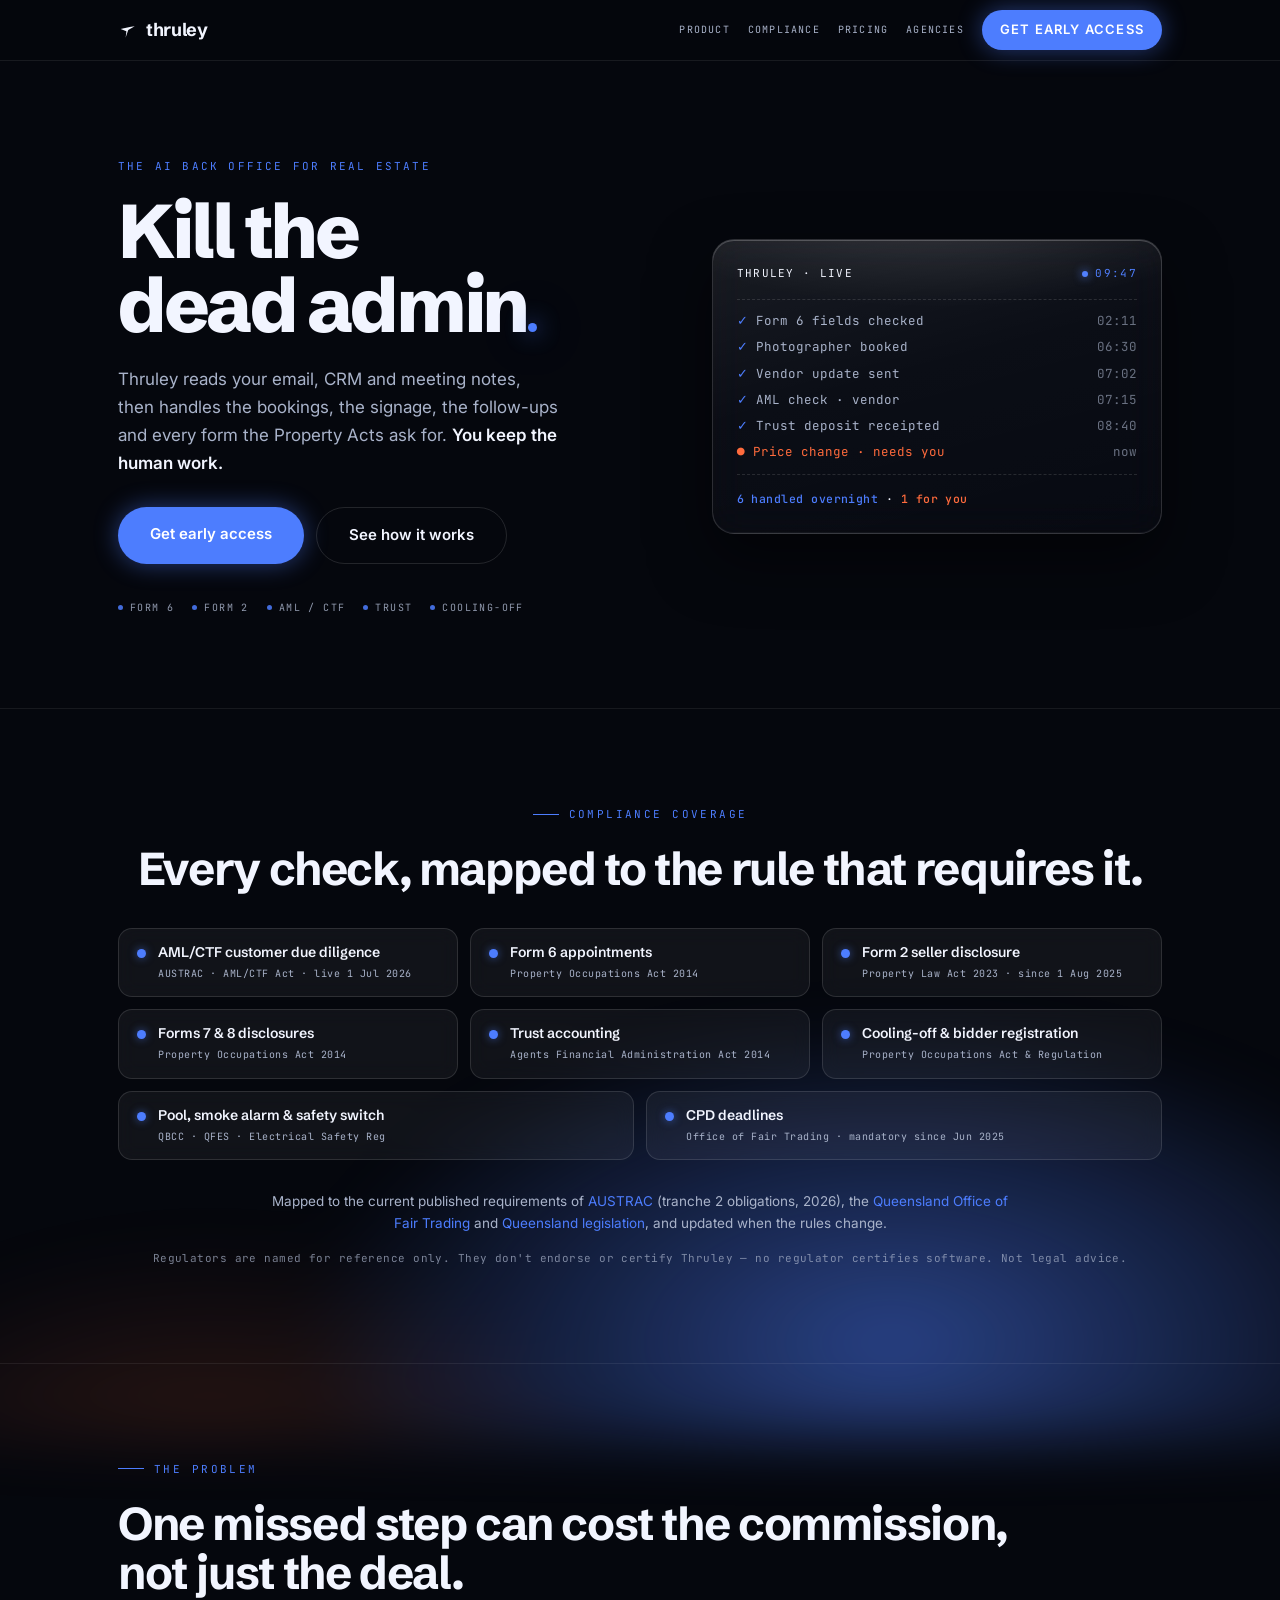
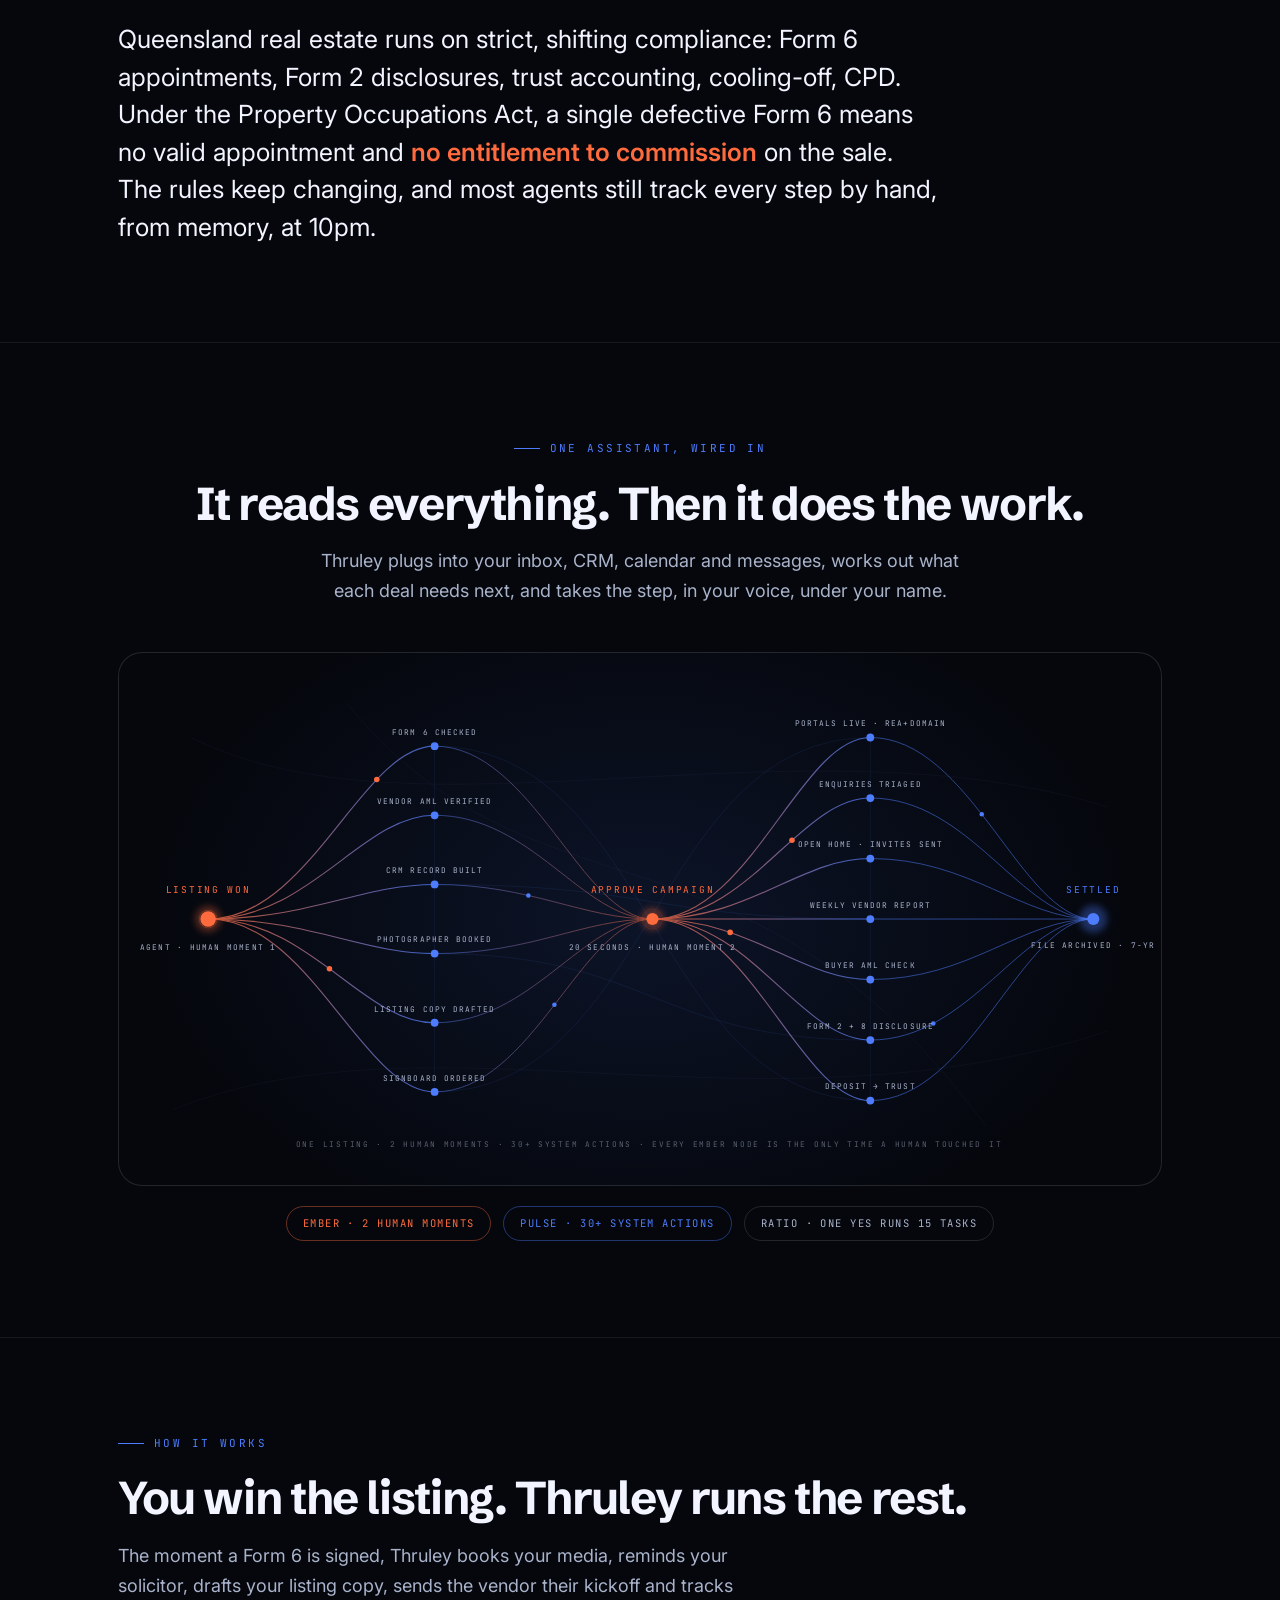
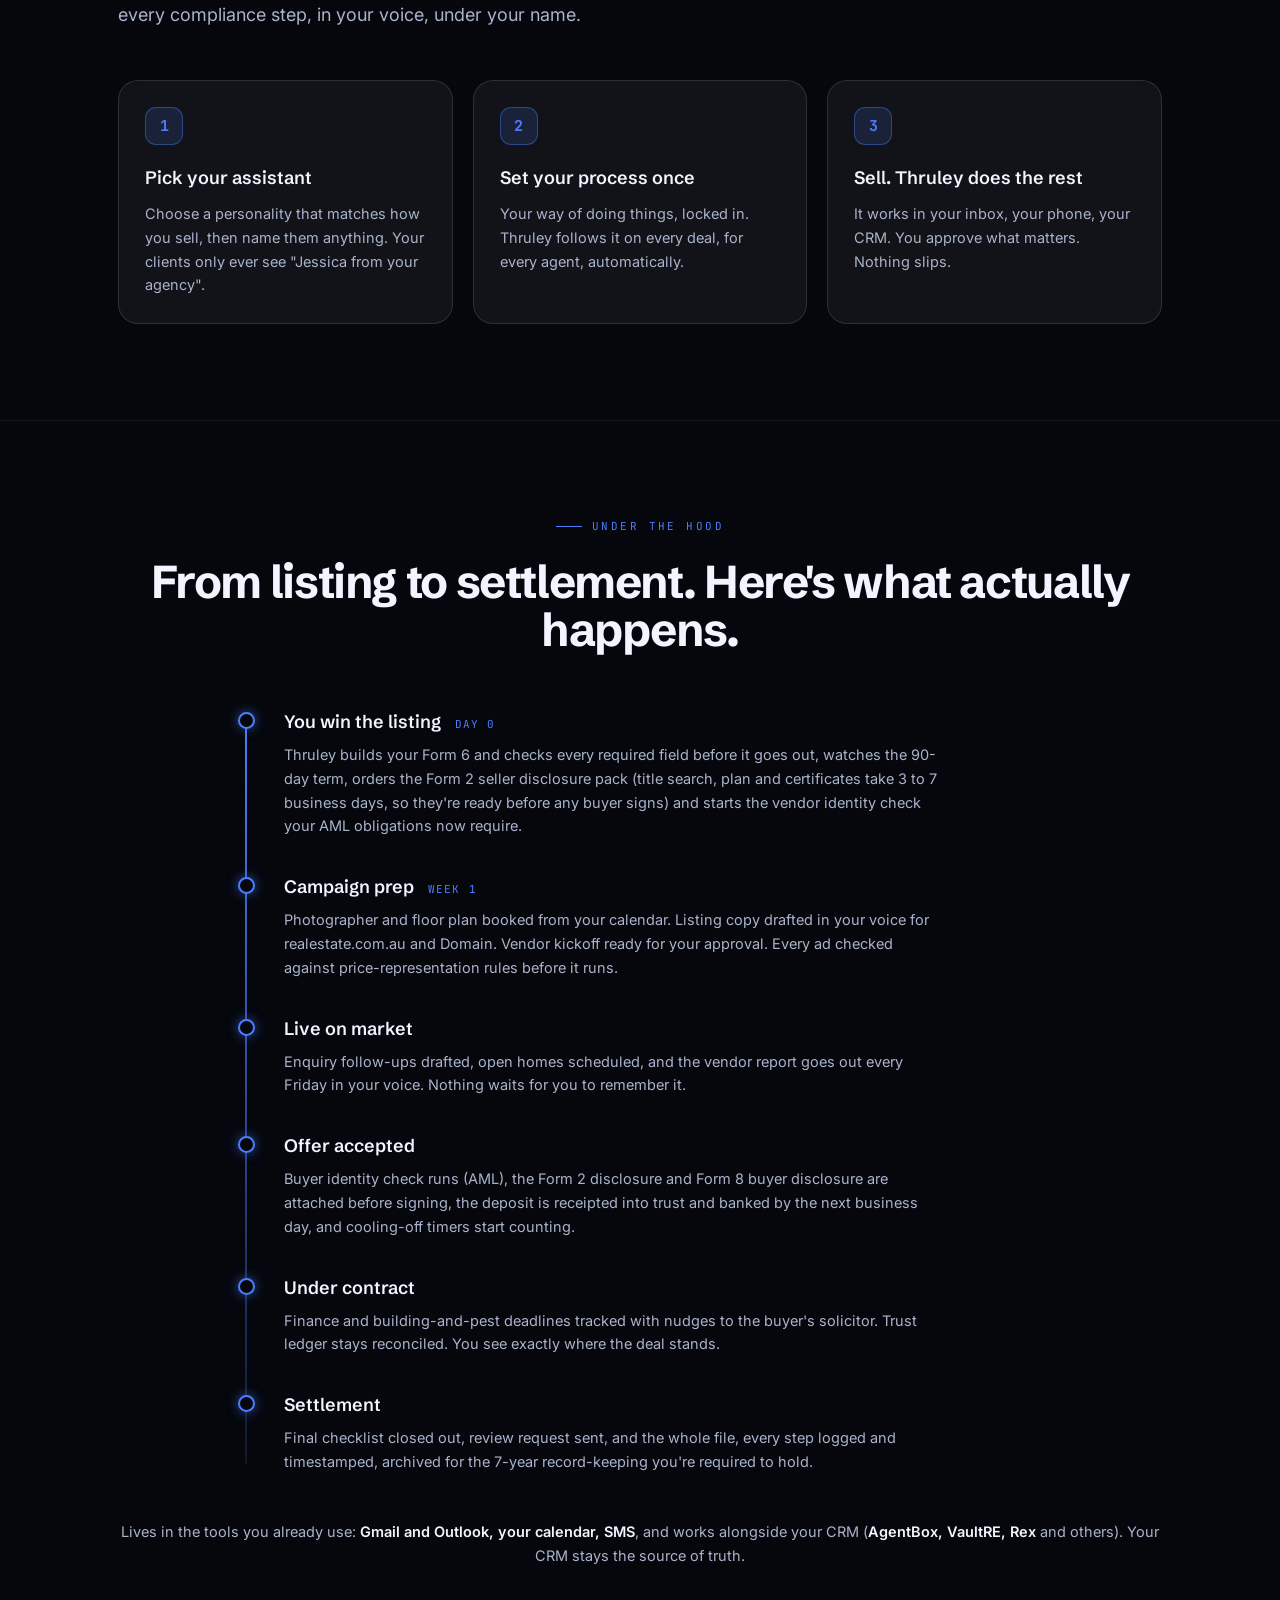
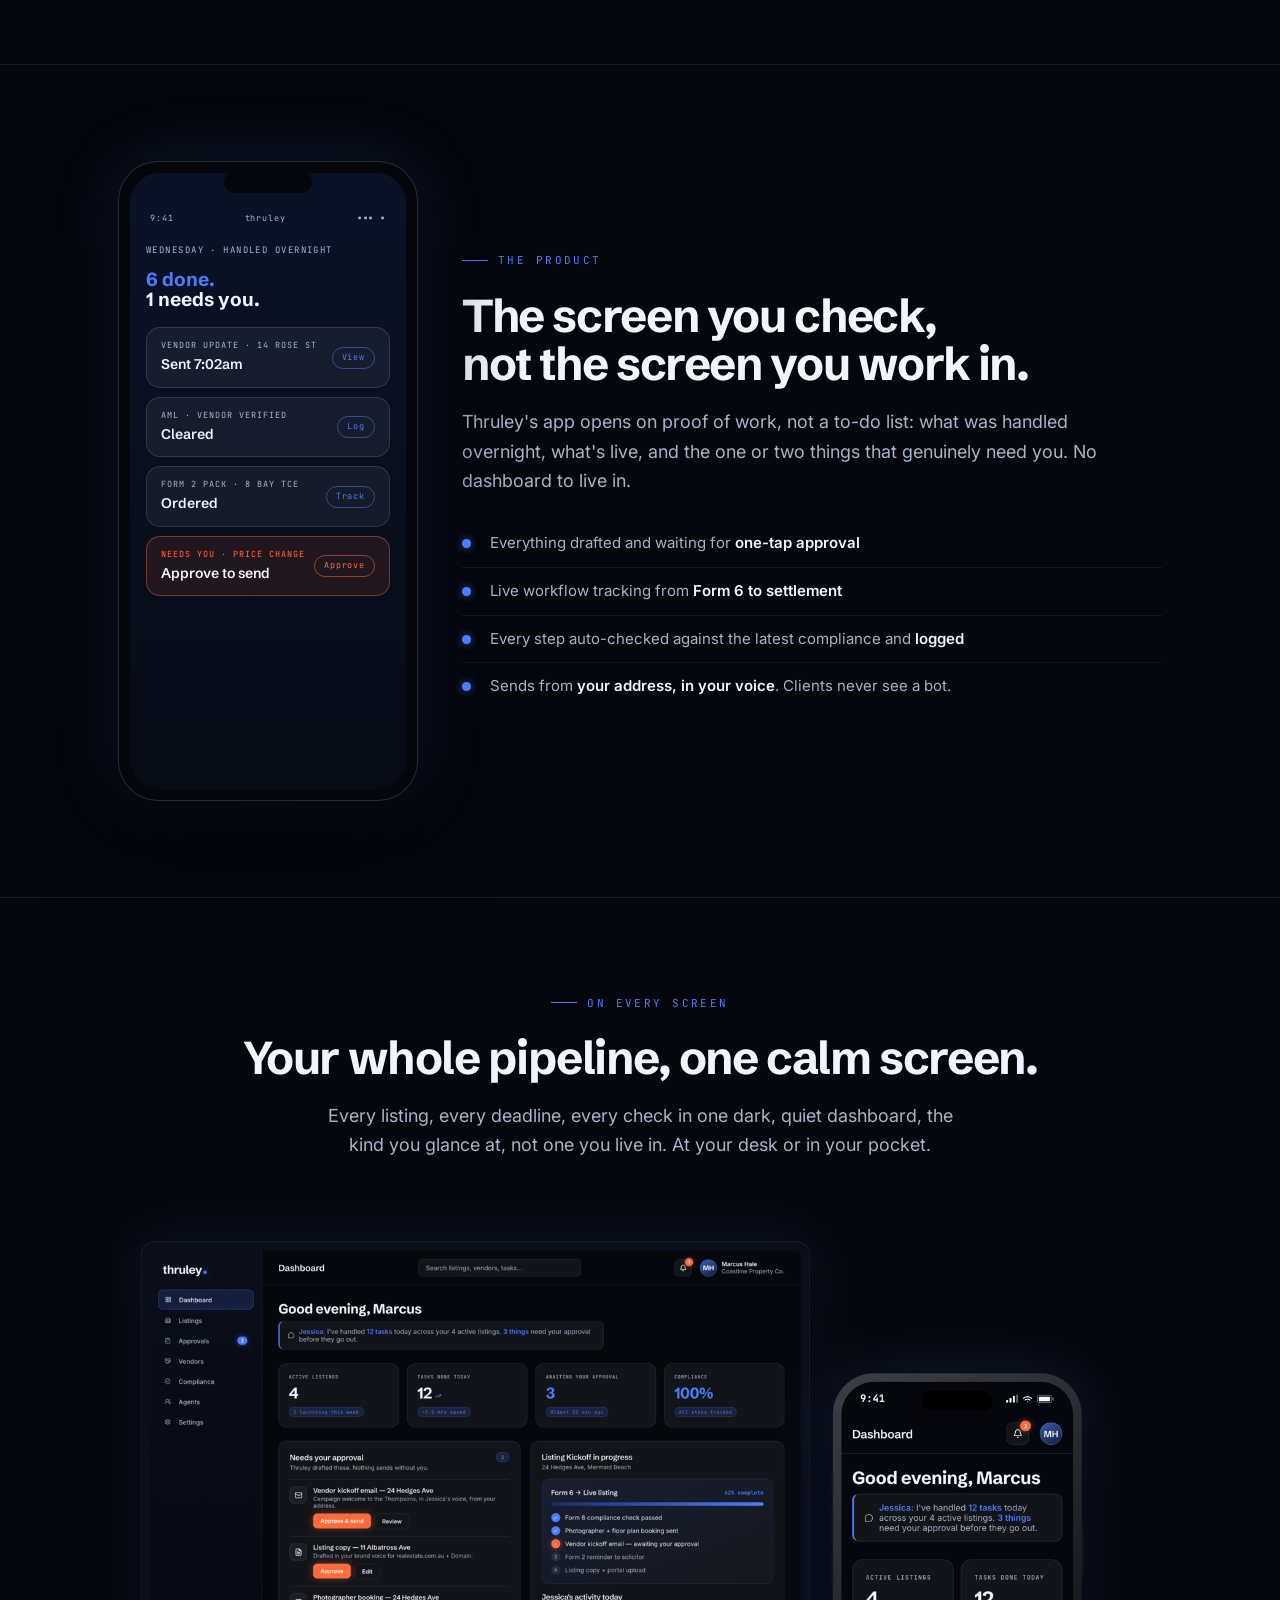
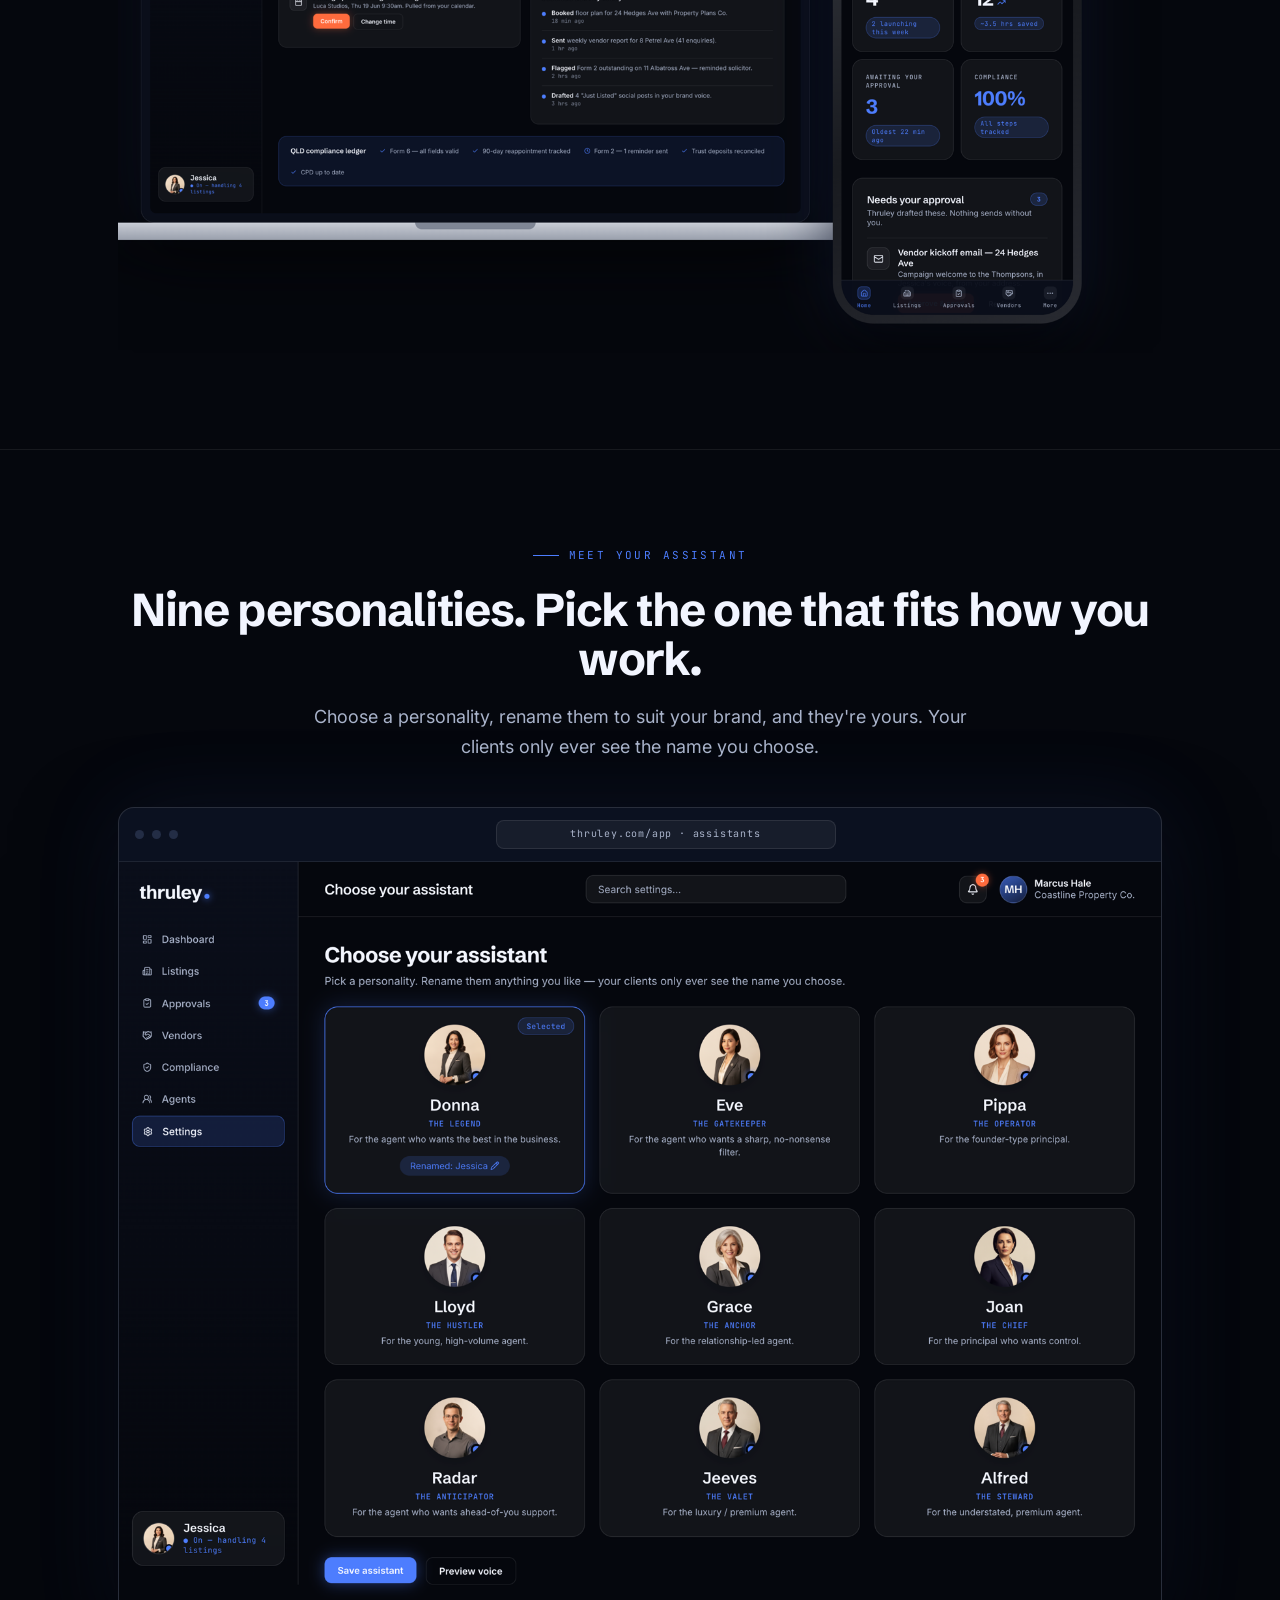
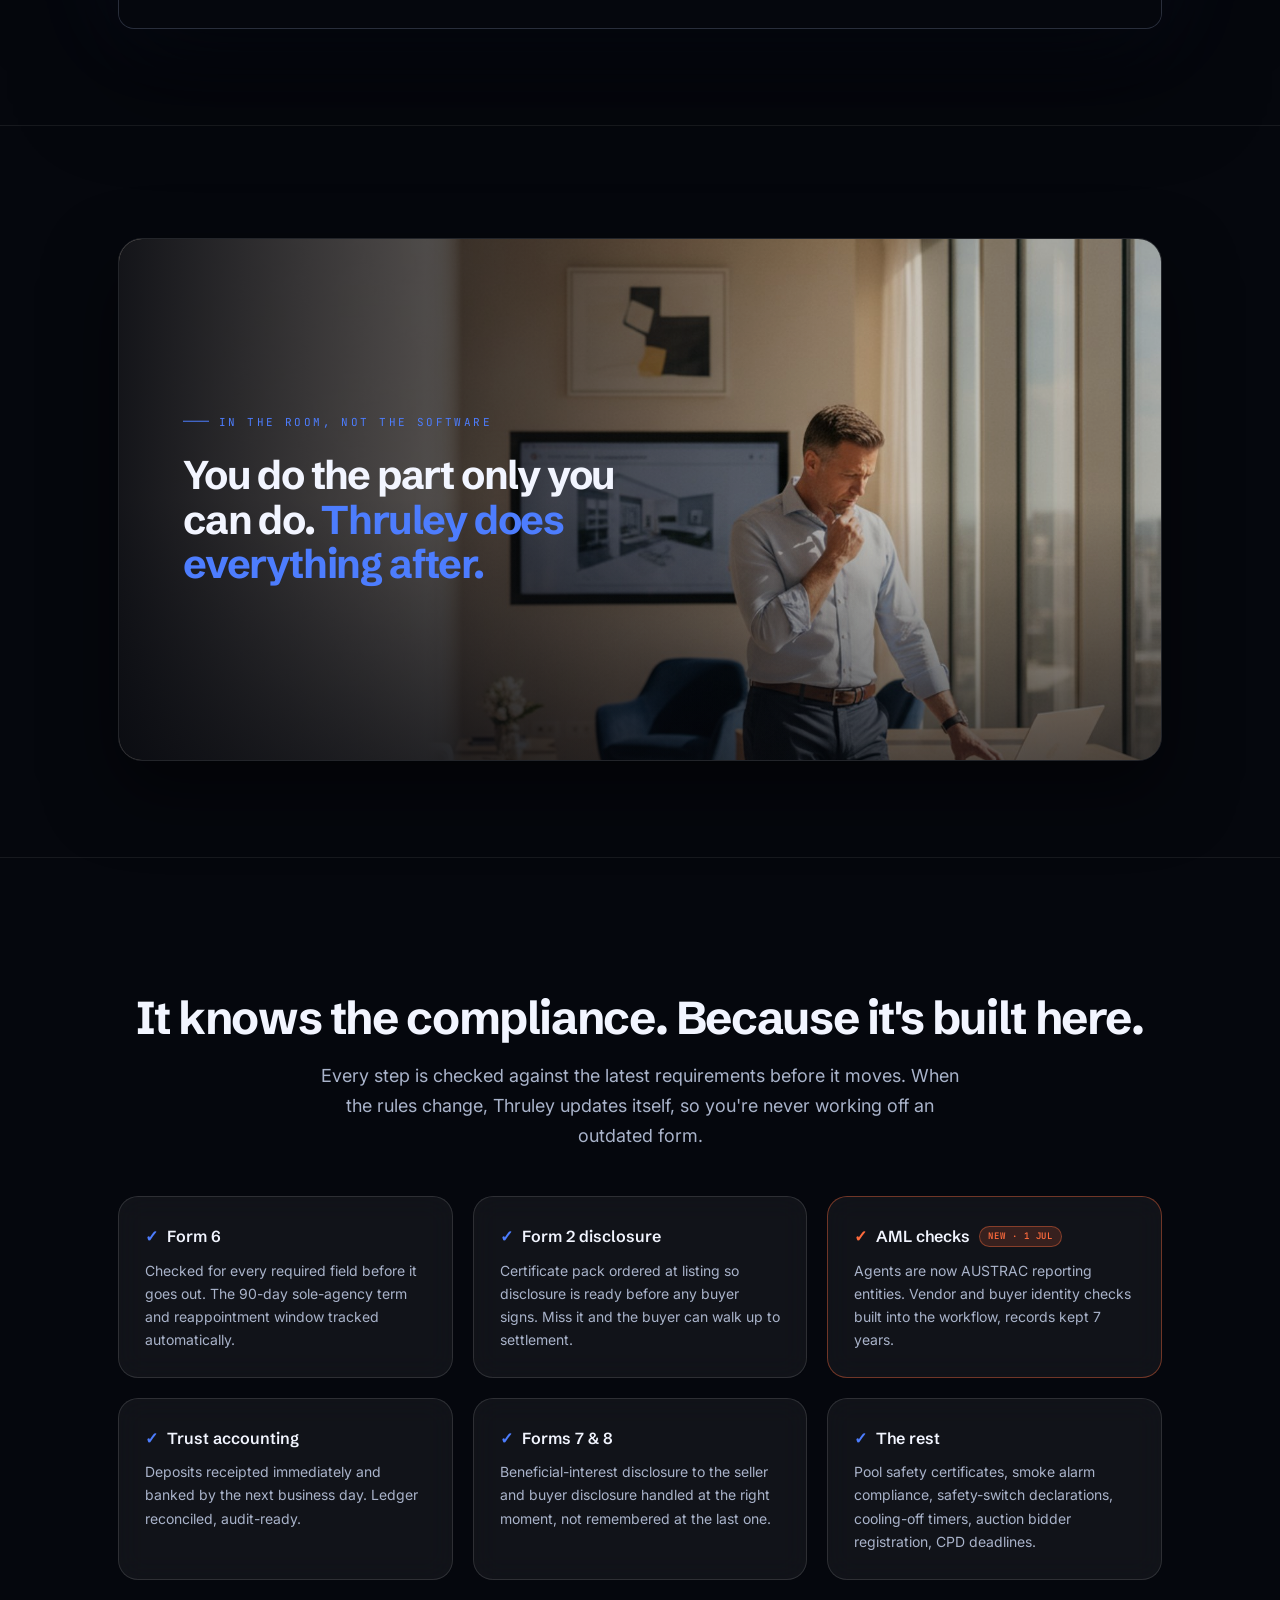
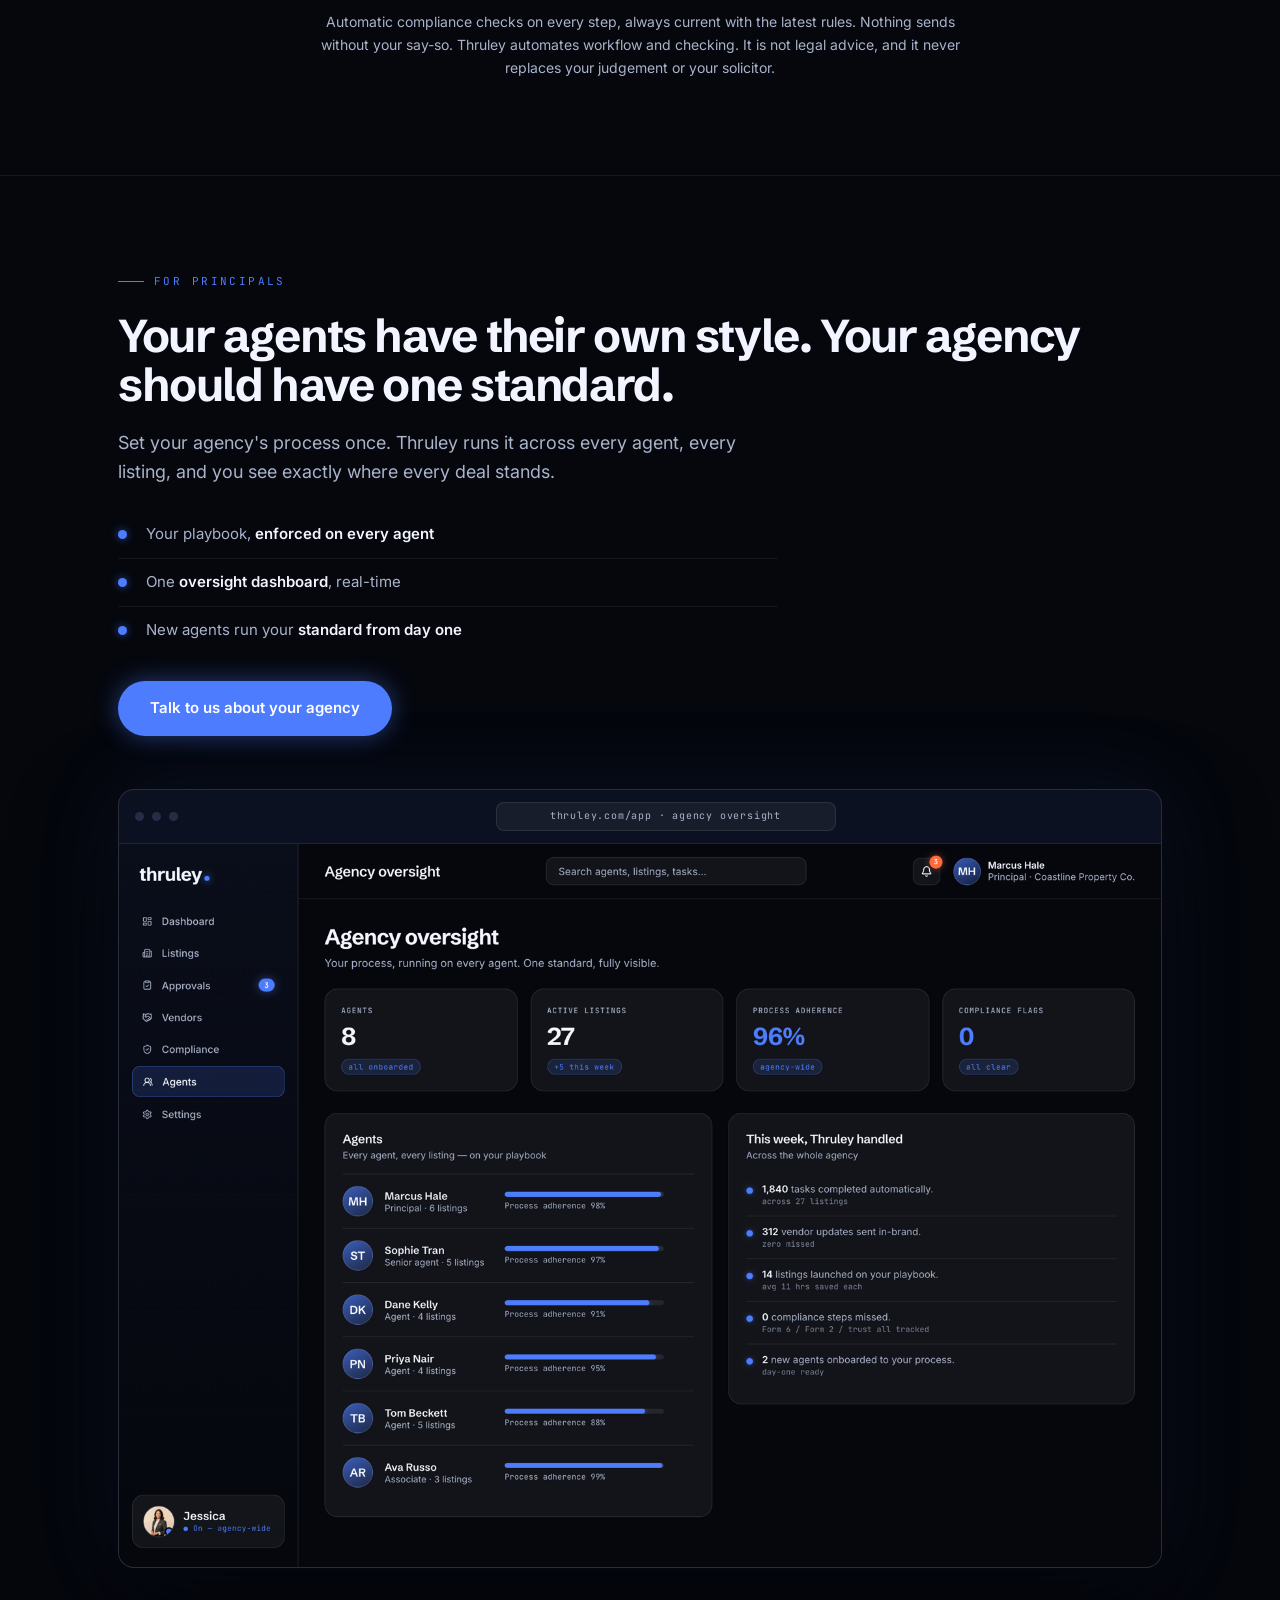
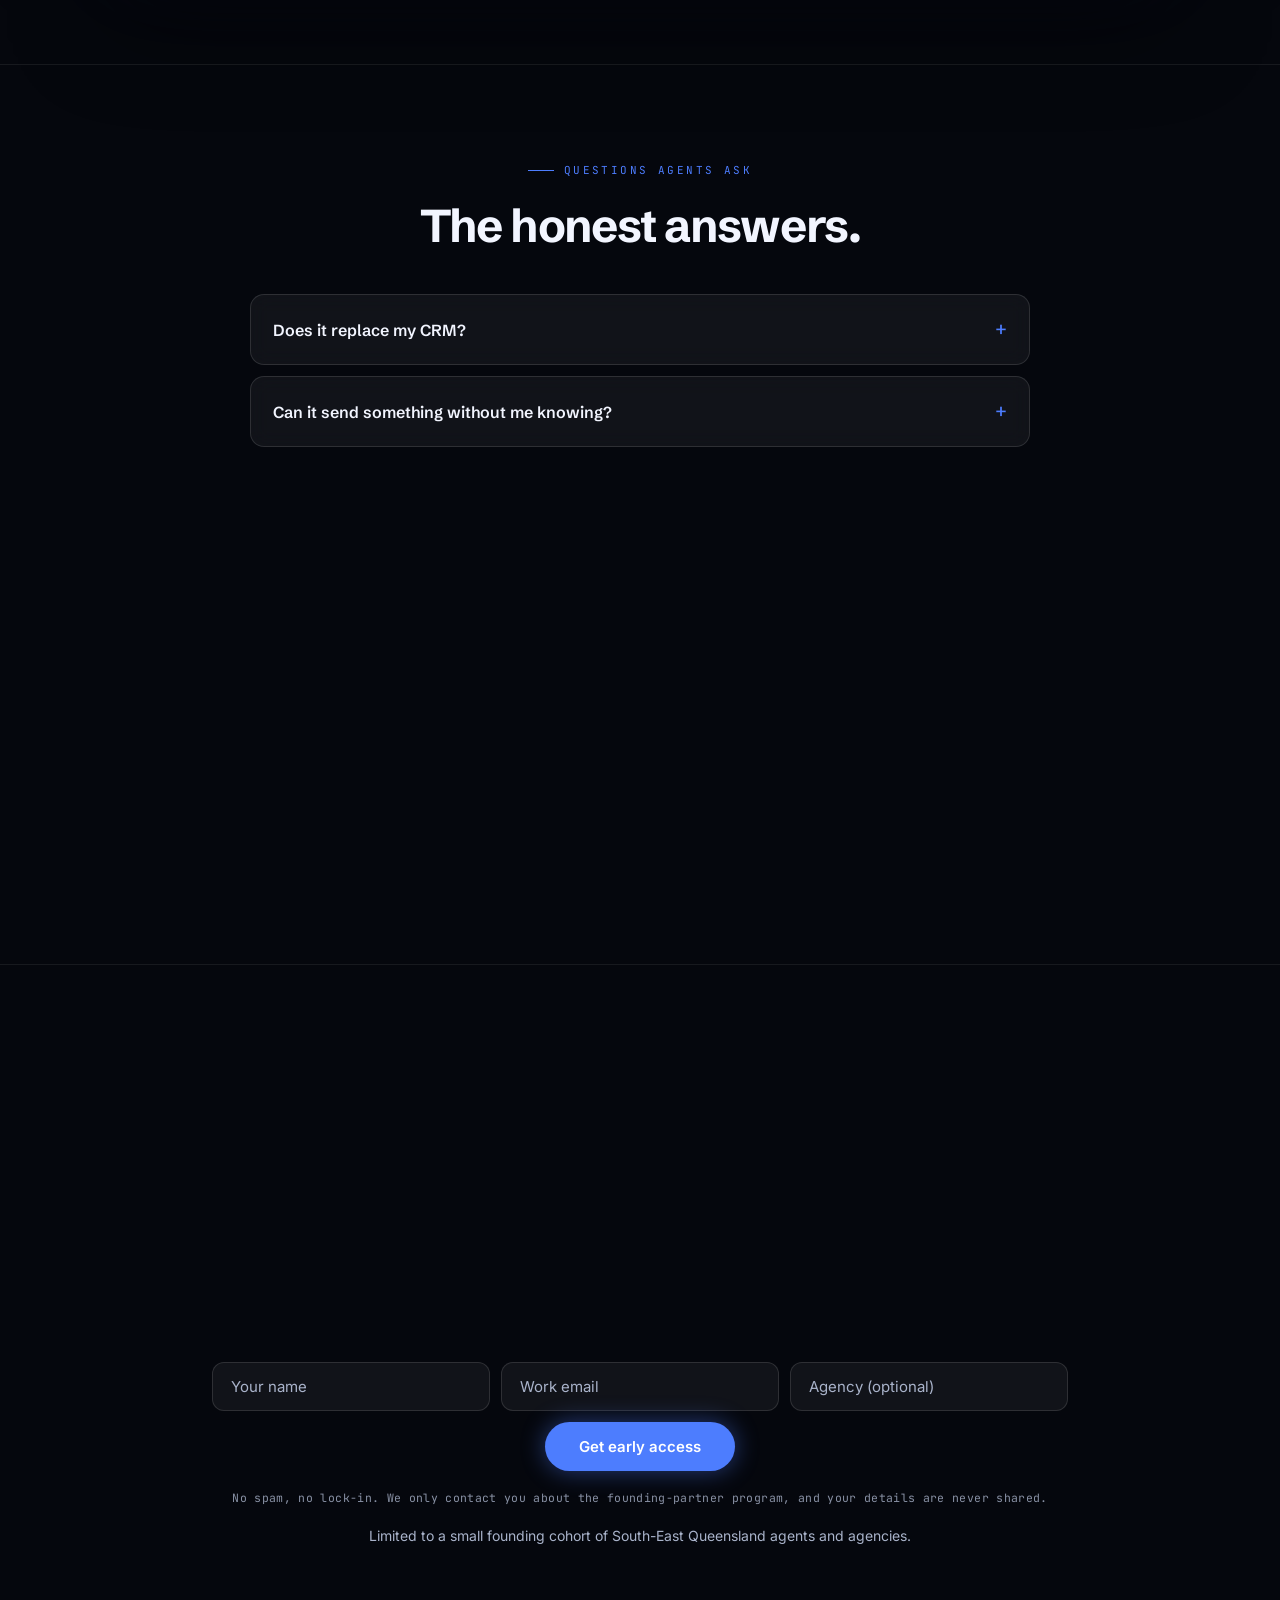
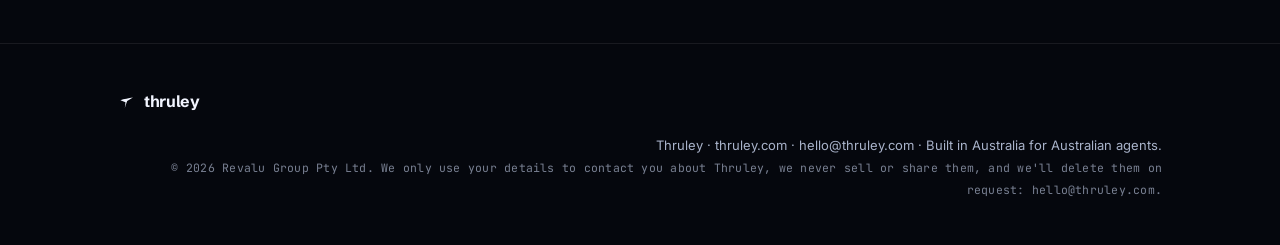
==== index.html @ fd3f447f "Landing: bring back the real MacBook + iPhone hero, reskinned to v3.0 Rebuilt the original device-du" ====
<!DOCTYPE html><html lang="en"><head>
<meta charset="utf-8"><meta name="viewport" content="width=device-width,initial-scale=1">
<title>Thruley | The AI back office for real estate</title>
<meta name="description" content="Thruley reads your email, CRM and meeting notes, then handles the bookings, follow-ups, vendor updates and every form the Property Acts ask for — Form 6, Form 2, AML, trust. You keep the human work. Built for Queensland compliance.">
<meta property="og:title" content="Thruley | Kill the dead admin.">
<meta property="og:description" content="The AI back office for real estate. It runs everything after the lead and every compliance step, built for QLD. Founding Partners now open.">
<meta property="og:type" content="website">
<meta property="og:url" content="https://thruley.com">
<meta property="og:image" content="https://thruley.com/assets/og-image.png">
<meta name="twitter:card" content="summary_large_image">
<meta name="twitter:image" content="https://thruley.com/assets/og-image.png">
<meta name="theme-color" content="#05070D">
<!-- dart on ink -->
<link rel="icon" href="data:image/svg+xml,%3Csvg xmlns='http://www.w3.org/2000/svg' viewBox='0 0 100 100'%3E%3Crect width='100' height='100' rx='22' fill='%2305070D'/%3E%3Cpath d='M14 42C36 36 62 31 88 27L54 47C49 61 44 74 40 88C42 76 43 65 44 54Z' fill='%234D7DFE'/%3E%3C/svg%3E">
<link rel="preconnect" href="https://fonts.googleapis.com">
<link rel="preconnect" href="https://fonts.gstatic.com" crossorigin>
<link href="https://fonts.googleapis.com/css2?family=Schibsted+Grotesk:wght@400;500;600;700;800;900&family=Inter:wght@400;500;600;700&family=JetBrains+Mono:wght@400;500;700&display=swap" rel="stylesheet">
<style>
/* ============ Thruley v3.0 — tokens & canonical recipes (from brand guidelines) ============ */
:root{
  --ink:#05070D; --slate:#0D1424; --slate2:#111A30;
  --pulse:#4D7DFE; --pulse-deep:#1B2C6B; --ember:#FF6B3D;
  --mist:#A9B3CA; --white:#F2F5FF; --paper:#F4F5F8; --paper-ink:#0B0F1A;
  --glass:rgba(255,255,255,0.05); --glass-line:rgba(255,255,255,0.12);
  --display:'Schibsted Grotesk',sans-serif; --body:'Inter',sans-serif; --mono:'JetBrains Mono',monospace;
  --s2:8px; --s3:12px; --s4:16px; --s5:24px; --s6:32px; --s7:48px; --s8:64px; --s9:96px;
}
*{margin:0;padding:0;box-sizing:border-box}
html{scroll-behavior:smooth}
body{background:var(--ink);color:var(--white);font-family:var(--body);font-size:16px;line-height:1.65;-webkit-font-smoothing:antialiased;overflow-x:hidden}
::selection{background:var(--pulse);color:#fff}
a{color:var(--pulse);text-decoration:none}
.wrap{max-width:1100px;margin:0 auto;padding:0 28px}
section{padding:var(--s9) 0;border-top:1px solid rgba(255,255,255,0.07);position:relative}
.eyebrow{font-family:var(--mono);font-size:11px;letter-spacing:.22em;text-transform:uppercase;color:var(--pulse);display:flex;align-items:center;gap:10px;margin-bottom:22px}
.eyebrow::before{content:"";width:26px;height:1px;background:var(--pulse)}
.eyebrow.ctr{justify-content:center}
h1,h2,h3{font-family:var(--display);letter-spacing:-0.02em}
h2{font-size:clamp(30px,4.5vw,46px);font-weight:700;line-height:1.06;margin-bottom:18px;letter-spacing:-0.03em}
h3{font-size:20px;font-weight:600}
p.lede{font-size:18px;color:var(--mist);max-width:660px}
p.note{font-size:14px;color:var(--mist);max-width:680px}
.mono{font-family:var(--mono)}
.ctr{text-align:center}.mx{margin-left:auto;margin-right:auto}
.grid2{display:grid;grid-template-columns:1fr 1fr;gap:20px}
.grid3{display:grid;grid-template-columns:repeat(3,1fr);gap:20px}
.grid4{display:grid;grid-template-columns:repeat(4,1fr);gap:16px}
.card{background:var(--glass);border:1px solid var(--glass-line);border-radius:20px;padding:26px;backdrop-filter:blur(14px)}
.card h4{font-family:var(--display);font-size:16px;font-weight:600;margin-bottom:8px}
.card p{font-size:14px;color:var(--mist)}
/* liquid glass tile — the canonical recipe */
.lg{position:relative;background:linear-gradient(165deg,rgba(255,255,255,0.09),rgba(255,255,255,0.03) 45%,rgba(255,255,255,0.015));border:1px solid rgba(255,255,255,0.14);border-radius:22px;backdrop-filter:blur(18px) saturate(140%);box-shadow:0 24px 60px rgba(0,0,0,0.5),inset 0 1px 0 rgba(255,255,255,0.22),inset 0 -1px 0 rgba(255,255,255,0.04)}
.lg::after{content:"";position:absolute;inset:0;border-radius:inherit;background:radial-gradient(120% 60% at 50% -10%,rgba(255,255,255,0.12),transparent 55%);pointer-events:none}
.lg.ember{border-color:rgba(255,107,61,.4)}
/* nav */
nav{position:sticky;top:0;z-index:50;background:rgba(5,7,13,0.82);backdrop-filter:blur(14px);border-bottom:1px solid rgba(255,255,255,0.08)}
nav .wrap{display:flex;align-items:center;justify-content:space-between;height:60px}
.brand{display:flex;align-items:center;gap:9px}
.brand svg{width:19px;height:19px;display:block}
.navmark{font-family:var(--display);font-weight:700;font-size:18px;letter-spacing:-0.02em;color:var(--white)}
.pd{display:inline-block;border-radius:50%;background:var(--pulse);box-shadow:0 0 10px var(--pulse)}
nav .links{display:flex;gap:18px;font-family:var(--mono);font-size:10px;letter-spacing:.12em;text-transform:uppercase;align-items:center}
nav .links a{color:var(--mist)}nav .links a:hover{color:var(--white)}
.btn{display:inline-block;font-family:var(--body);font-weight:600;font-size:13px;border-radius:100px;padding:11px 22px;cursor:pointer;border:0;transition:transform .15s ease,box-shadow .15s ease}
.btn.pri{background:var(--pulse);color:#fff;box-shadow:0 0 24px rgba(77,125,254,.45)}
.btn.pri:hover{transform:translateY(-1px);box-shadow:0 0 34px rgba(77,125,254,.6)}
.btn.ghost{border:1px solid var(--glass-line);color:var(--white);background:transparent}
.btn.ghost:hover{border-color:var(--pulse);color:var(--white)}
.btn.lg-cta{font-size:15px;padding:15px 32px}
.burger{display:none;background:none;border:0;flex-direction:column;gap:5px;cursor:pointer;padding:6px}
.burger span{display:block;width:22px;height:2px;background:var(--white);border-radius:2px}
.mobmenu{display:none}
/* hero cover */
.cover{padding:96px 0 92px;border-top:none;overflow:hidden}
.cover .glow{position:absolute;inset:auto -20% -60% -20%;height:135%;background:radial-gradient(ellipse 55% 45% at 64% 92%,rgba(77,125,254,0.5),transparent 60%),radial-gradient(ellipse 40% 35% at 26% 104%,rgba(255,107,61,0.18),transparent 60%);filter:blur(30px);pointer-events:none;z-index:0}
.cover .wrap{position:relative;z-index:1}
.herogrid{display:grid;grid-template-columns:1.22fr 1fr;gap:44px;align-items:center}
.herokicker{font-family:var(--mono);font-size:11px;letter-spacing:.2em;text-transform:uppercase;color:var(--pulse);margin-bottom:20px}
.heroh1{font-family:var(--display);font-weight:800;font-size:clamp(42px,6.6vw,76px);line-height:.97;letter-spacing:-0.045em}
.heroh1 .pd{width:.12em;height:.12em;margin-left:.02em;vertical-align:baseline;box-shadow:0 0 22px var(--pulse),0 0 46px rgba(77,125,254,.6);animation:breathe 2.6s ease-in-out infinite}
.herosub{color:var(--mist);font-size:17px;max-width:440px;margin-top:22px}
.herosub b{color:var(--white);font-weight:600}
.herocta{display:flex;gap:12px;margin-top:30px;flex-wrap:wrap}
.herostrip{display:flex;flex-wrap:wrap;gap:18px;margin-top:36px;font-family:var(--mono);font-size:10px;letter-spacing:.14em;color:var(--mist);opacity:.85}
.herostrip span{display:flex;align-items:center;gap:7px}
.herostrip i{width:5px;height:5px;border-radius:50%;background:var(--pulse);display:inline-block}
@keyframes breathe{0%,100%{opacity:.55;transform:scale(.85)}50%{opacity:1;transform:scale(1)}}
/* receipt */
.receipt{font-family:var(--mono);font-size:12.5px;line-height:2.1;color:var(--mist);position:relative;padding:22px 24px}
.receipt .rhead{display:flex;justify-content:space-between;align-items:center;color:var(--white);font-size:11px;letter-spacing:.12em;text-transform:uppercase;padding-bottom:14px;margin-bottom:8px;border-bottom:1px dashed var(--glass-line)}
.receipt .rhead .live{display:flex;align-items:center;gap:7px;color:var(--pulse)}
.receipt .rhead .live .pd{width:6px;height:6px;animation:breathe 2.2s ease-in-out infinite}
.receipt .rrow{display:flex;justify-content:space-between;gap:14px}
.receipt .rrow .t{white-space:nowrap;opacity:.6}
.receipt .ok::before{content:"✓ ";color:var(--pulse)}
.receipt .warn{color:var(--ember)}.receipt .warn::before{content:"● ";color:var(--ember)}
.receipt .rfoot{margin-top:8px;padding-top:12px;border-top:1px dashed var(--glass-line);color:var(--white);font-size:11.5px;letter-spacing:.04em}
.receipt .rfoot b{color:var(--pulse);font-weight:500}.receipt .rfoot b.e{color:var(--ember)}
/* coverage chips */
.chips{display:flex;flex-wrap:wrap;gap:12px;margin-top:6px}
.chip{background:var(--glass);border:1px solid var(--glass-line);border-radius:14px;padding:14px 18px;display:flex;align-items:flex-start;gap:12px;flex:1 1 300px;min-width:270px;backdrop-filter:blur(10px)}
.chip .cdot{width:9px;height:9px;border-radius:50%;background:var(--pulse);flex:none;margin-top:6px;box-shadow:0 0 8px rgba(77,125,254,.6)}
.chip b{font-family:var(--display);display:block;font-size:14px;font-weight:600;color:var(--white);line-height:1.35}
.chip small{display:block;font-family:var(--mono);font-size:10px;letter-spacing:.05em;color:var(--mist);margin-top:4px}
.covsrc{font-size:13.5px;color:var(--mist);max-width:760px;margin:30px auto 0;line-height:1.65;text-align:center}
.covnote{font-family:var(--mono);font-size:11px;letter-spacing:.04em;color:var(--mist);opacity:.7;margin-top:14px;text-align:center}
/* problem */
.big{font-size:clamp(20px,2.4vw,25px);font-weight:400;max-width:820px;line-height:1.5;color:var(--white)}
.big b{color:var(--ember);font-weight:600}
/* steps */
.step .n{width:38px;height:38px;border-radius:11px;background:rgba(77,125,254,.14);border:1px solid rgba(77,125,254,.4);color:var(--pulse);font-family:var(--mono);font-weight:700;display:flex;align-items:center;justify-content:center;margin-bottom:18px;font-size:15px}
.step h4{font-family:var(--display);font-size:18px;font-weight:600;margin-bottom:9px;color:var(--white)}
.step p{font-size:14.5px;color:var(--mist)}
/* timeline */
.tl{max-width:820px;margin:52px auto 0;position:relative}
.tl:before{content:"";position:absolute;left:15px;top:10px;bottom:10px;width:2px;background:linear-gradient(var(--pulse),rgba(77,125,254,.15));border-radius:2px}
.tstep{position:relative;padding:0 0 34px 54px}
.tstep:last-child{padding-bottom:0}
.tstep .td{position:absolute;left:8px;top:5px;width:17px;height:17px;border-radius:50%;background:var(--ink);border:2px solid var(--pulse);box-shadow:0 0 12px rgba(77,125,254,.6)}
.tstep h4{font-family:var(--display);font-size:18px;font-weight:600;color:var(--white);margin-bottom:6px}
.tstep h4 small{font-family:var(--mono);font-weight:400;color:var(--pulse);font-size:11px;letter-spacing:.1em;margin-left:10px;text-transform:uppercase}
.tstep p{font-size:14.5px;color:var(--mist);max-width:660px}
.integ{margin-top:46px;text-align:center;font-size:14.5px;color:var(--mist)}
.integ b{color:var(--white);font-weight:600}
/* product / status surface */
.prodgrid{display:grid;grid-template-columns:300px 1fr;gap:44px;align-items:center}
.prodgrid.rev{grid-template-columns:1fr 300px}
.phone{width:300px;aspect-ratio:9/19.2;border-radius:40px;background:#04060C;border:1px solid rgba(255,255,255,.15);box-shadow:0 40px 90px rgba(0,0,0,.65),0 0 70px rgba(77,125,254,.16);padding:11px;margin:0 auto;position:relative}
.phone .screen{height:100%;border-radius:30px;overflow:hidden;background:linear-gradient(180deg,#0A1226,#070B16);display:flex;flex-direction:column;position:relative;padding:0}
.phone .glow{position:absolute;inset:auto -20% -30% -20%;height:60%;background:radial-gradient(ellipse 60% 60% at 50% 100%,rgba(77,125,254,.4),transparent 65%);filter:blur(20px);z-index:0}
.notch{position:absolute;top:9px;left:50%;transform:translateX(-50%);width:88px;height:22px;border-radius:12px;background:#04060C;z-index:5}
.appbar{display:flex;justify-content:space-between;align-items:center;padding:38px 20px 0;font-family:var(--mono);font-size:8.5px;letter-spacing:.1em;color:var(--mist);position:relative;z-index:1}
.appwrap{position:relative;z-index:1;padding:18px 16px;display:flex;flex-direction:column;gap:9px;overflow:hidden}
.appgreet{font-family:var(--mono);font-size:9px;letter-spacing:.16em;text-transform:uppercase;color:var(--mist);margin-bottom:2px}
.appstat{font-family:var(--display);font-size:19px;font-weight:700;color:var(--white);line-height:1.1;margin-bottom:8px}
.appstat b{color:var(--pulse)}
.tile{border-radius:14px;padding:12px 14px;font-size:11px;line-height:1.4}
.tile.g{background:rgba(255,255,255,.055);border:1px solid var(--glass-line)}
.tile.e{background:rgba(255,107,61,.1);border:1px solid rgba(255,107,61,.4)}
.tile .tl2{display:flex;justify-content:space-between;align-items:center}
.tile .lab{font-family:var(--mono);font-size:8.5px;letter-spacing:.12em;text-transform:uppercase;color:var(--mist)}
.tile .val{font-family:var(--display);font-size:14px;font-weight:600;color:var(--white);margin-top:3px}
.tile.e .lab{color:var(--ember)}
.tile .act{font-family:var(--mono);font-size:8.5px;letter-spacing:.1em;color:var(--pulse);border:1px solid rgba(77,125,254,.5);border-radius:20px;padding:4px 9px}
.tile.e .act{color:var(--ember);border-color:rgba(255,107,61,.5)}
.prodlist{list-style:none;margin-top:24px}
.prodlist li{padding:11px 0 11px 28px;position:relative;font-size:15px;color:var(--mist);border-bottom:1px solid rgba(255,255,255,.06)}
.prodlist li:last-child{border-bottom:0}
.prodlist li:before{content:"";position:absolute;left:0;top:19px;width:9px;height:9px;border-radius:50%;background:var(--pulse);box-shadow:0 0 8px rgba(77,125,254,.6)}
.prodlist li b{color:var(--white);font-weight:600}
/* personas */
.pgrid{display:grid;grid-template-columns:repeat(3,1fr);gap:14px;margin-top:44px}
.pcard{padding:20px}
.pcard .av{width:38px;height:38px;border-radius:12px;background:linear-gradient(150deg,rgba(77,125,254,.5),rgba(77,125,254,.1));border:1px solid rgba(255,255,255,.14);display:flex;align-items:center;justify-content:center;font-family:var(--display);font-weight:700;font-size:16px;color:var(--white);margin-bottom:12px}
.pcard h4{font-family:var(--display);font-size:15px;font-weight:600;color:var(--white)}
.pcard small{font-family:var(--mono);font-size:9.5px;letter-spacing:.06em;color:var(--mist);display:block;margin-top:3px}
/* moat cards */
.mcard h4{display:flex;align-items:center;gap:9px;font-family:var(--display);font-size:16px;font-weight:600;color:var(--white);margin-bottom:9px}
.mcard h4 .tk{color:var(--pulse)}
.mcard.ember h4 .tk{color:var(--ember)}
.mcard .tag{font-family:var(--mono);font-size:9px;letter-spacing:.1em;text-transform:uppercase;background:rgba(255,107,61,.16);color:var(--ember);border:1px solid rgba(255,107,61,.4);padding:2px 8px;border-radius:20px}
/* faq */
.faq{max-width:780px;margin:44px auto 0}
.faq details{background:var(--glass);border:1px solid var(--glass-line);border-radius:14px;padding:18px 22px;margin-bottom:11px;backdrop-filter:blur(10px)}
.faq summary{font-family:var(--display);font-size:16px;font-weight:600;cursor:pointer;color:var(--white);list-style:none;display:flex;justify-content:space-between;align-items:center}
.faq summary::-webkit-details-marker{display:none}
.faq summary::after{content:"+";font-family:var(--mono);color:var(--pulse);font-size:20px;font-weight:400}
.faq details[open] summary::after{content:"–"}
.faq p{font-size:14.5px;color:var(--mist);margin-top:12px;line-height:1.6}
/* final */
.final{overflow:hidden}
.final .glow{position:absolute;inset:auto -20% -70% -20%;height:130%;background:radial-gradient(ellipse 50% 45% at 50% 100%,rgba(77,125,254,0.4),transparent 62%);filter:blur(34px);pointer-events:none;z-index:0}
.final .wrap{position:relative;z-index:1;text-align:center}
.final h2{font-size:clamp(34px,5vw,52px)}
.price{font-family:var(--mono);font-size:14px;letter-spacing:.03em;color:var(--pulse);margin:22px auto 30px;max-width:600px}
.interest{display:flex;gap:11px;justify-content:center;flex-wrap:wrap;margin-top:6px}
.interest input{font-family:var(--body);font-size:15px;padding:14px 18px;border-radius:12px;border:1px solid var(--glass-line);background:rgba(255,255,255,.05);color:var(--white);min-width:200px}
.interest input::placeholder{color:var(--mist)}
.interest input:focus{outline:none;border-color:var(--pulse);box-shadow:0 0 0 3px rgba(77,125,254,.2)}
.assure{font-family:var(--mono);font-size:11.5px;letter-spacing:.03em;color:var(--mist);margin-top:18px;opacity:.8}
.scarce{font-size:14px;color:var(--mist);margin-top:16px}
/* footer */
footer{padding:44px 0;border-top:1px solid rgba(255,255,255,.08)}
.foot-in{display:flex;justify-content:space-between;align-items:flex-start;gap:20px;flex-wrap:wrap;font-size:13px;color:var(--mist)}
.foot-in .fr{text-align:right;line-height:1.7}
.foot-in .fr .fine{font-size:11.5px;opacity:.7;font-family:var(--mono);letter-spacing:.02em}
@media(max-width:900px){
  nav .links{display:none}
  .burger{display:flex}
  body.menu-open .mobmenu{display:block;background:rgba(5,7,13,.97);border-bottom:1px solid var(--glass-line)}
  .mobmenu a{display:block;padding:15px 28px;color:var(--white);font-family:var(--mono);font-size:12px;letter-spacing:.1em;text-transform:uppercase;border-top:1px solid rgba(255,255,255,.06)}
  .herogrid,.prodgrid,.prodgrid.rev{grid-template-columns:1fr;gap:34px}
  .prodgrid .phone{order:2}
  .grid2,.grid3,.pgrid{grid-template-columns:1fr}
  .pgrid{grid-template-columns:1fr 1fr}
  section{padding:var(--s8) 0}
  .foot-in .fr{text-align:left}
}
@media(max-width:560px){.pgrid{grid-template-columns:1fr}.chip{min-width:100%}}

/* ============ v3.0 interaction + motion layer ============ */
/* buttons: hover glow + lift + sheen sweep; idle attention-pulse on the two conversion CTAs */
.btn{position:relative;overflow:hidden;transition:transform .2s cubic-bezier(.2,.7,.2,1),box-shadow .25s ease,background .2s ease,border-color .2s ease}
.btn::after{content:"";position:absolute;top:0;left:-140%;width:55%;height:100%;background:linear-gradient(100deg,transparent,rgba(255,255,255,.30),transparent);transform:skewX(-18deg);pointer-events:none}
.btn:hover::after{animation:sheen .75s ease}
@keyframes sheen{from{left:-140%}to{left:160%}}
.btn.pri:hover{transform:translateY(-2px) scale(1.015);box-shadow:0 10px 46px rgba(77,125,254,.72)}
.btn.ghost:hover{transform:translateY(-2px);border-color:var(--pulse);background:rgba(77,125,254,.10);box-shadow:0 6px 30px rgba(77,125,254,.22)}
.herocta .btn.pri,.final .interest .btn.pri{animation:ctaBreath 3.4s ease-in-out infinite}
.herocta .btn.pri:hover,.final .interest .btn.pri:hover{animation:none}
@keyframes ctaBreath{0%,100%{box-shadow:0 0 22px rgba(77,125,254,.42)}50%{box-shadow:0 0 42px rgba(77,125,254,.72)}}
/* interactive glass — hover glow via shadow/border only (no transform → no conflict with reveal) */
.card,.chip,.pcard,.mcard,.faq details,.lg{transition:border-color .28s ease,box-shadow .28s ease,background .28s ease}
.card:hover,.chip:hover,.pcard:hover,.mcard:hover,.faq details:hover{border-color:rgba(77,125,254,.45);box-shadow:0 18px 50px rgba(0,0,0,.45),0 0 34px rgba(77,125,254,.14)}
.mcard.ember:hover{border-color:rgba(255,107,61,.55);box-shadow:0 18px 50px rgba(0,0,0,.45),0 0 34px rgba(255,107,61,.16)}
.pcard:hover .av{box-shadow:0 0 22px rgba(77,125,254,.5)}
.brand{transition:opacity .2s ease}.brand:hover{opacity:.82}
.interest input:hover{border-color:rgba(77,125,254,.35)}
/* scroll reveal — hidden only when JS adds html.anim; :where() keeps specificity 0 so .in wins */
html.anim :where(header .receipt,section .eyebrow,section h2,section p.lede,section p.big,section .card,section .chip,section .tstep,section .pcard,section .mcard,section .faq details,section .prodlist,section .phone,section .integ,section .price,section .webcard,section .laptopwrap,section .lifeband,section .shot,section .mobshot,section .herodevice){opacity:0;transform:translateY(28px);transition:opacity .8s cubic-bezier(.2,.7,.2,1),transform .8s cubic-bezier(.2,.7,.2,1)}
html.anim .in{opacity:1 !important;transform:none !important}
html.anim .tl::before{transform:scaleY(0);transform-origin:top center;transition:transform 1.2s cubic-bezier(.4,0,.2,1)}
html.anim .tl.in::before{transform:scaleY(1)}
/* ---- data web (Thruley reads everything, then does the work) ---- */
.webcard{margin-top:46px;border-radius:24px;border:1px solid var(--glass-line);background:radial-gradient(ellipse 60% 80% at 50% 50%,#0C1428,#05070D 78%);overflow-x:auto;padding:24px 20px}
.webcard svg{display:block;width:100%;min-width:1020px;height:auto}
.webcard .wl{fill:none;stroke:rgba(77,125,254,.34);stroke-width:1.4;stroke-dasharray:5 9;animation:flow 1.1s linear infinite}
.webcard .wl.e{stroke:rgba(255,107,61,.4)}
@keyframes flow{to{stroke-dashoffset:-14}}
.webcard .wn rect{fill:rgba(255,255,255,.05);stroke:rgba(255,255,255,.14);stroke-width:1}
.webcard .wn text{fill:var(--mist);font-family:var(--mono);font-size:13px;letter-spacing:1.4px}
.webcard .wn.e rect{stroke:rgba(255,107,61,.42)}.webcard .wn.e text{fill:var(--ember)}
.webcard .core{fill:rgba(77,125,254,.12);stroke:rgba(77,125,254,.5);stroke-width:1.6}
.webcard .corering{fill:none;stroke:rgba(77,125,254,.5);stroke-width:1.4;transform-origin:center;transform-box:fill-box;animation:coreP 2.6s ease-in-out infinite}
@keyframes coreP{0%{opacity:.55;transform:scale(1)}70%,100%{opacity:0;transform:scale(1.5)}}
.webcard .wd{filter:drop-shadow(0 0 5px rgba(77,125,254,.85))}
.weblabel{display:flex;justify-content:space-between;gap:16px;margin-top:14px;font-family:var(--mono);font-size:11px;letter-spacing:.14em;text-transform:uppercase;color:var(--mist);opacity:.75}
@media(prefers-reduced-motion:reduce){
  .herocta .btn.pri,.final .interest .btn.pri{animation:none}
  .webcard .wl,.webcard .corering{animation:none}
  .btn:hover::after{animation:none}
}
/* AML ember card — same base/padding as the others, ember accent only */
.mcard.ember{border-color:rgba(255,107,61,.4)}
/* ratio chips under the data web */
.webratio{display:flex;flex-wrap:wrap;justify-content:center;gap:12px;margin-top:20px}
.webratio span{font-family:var(--mono);font-size:10.5px;letter-spacing:.14em;text-transform:uppercase;color:var(--mist);border:1px solid var(--glass-line);border-radius:100px;padding:8px 16px}
.webratio span.e{color:var(--ember);border-color:rgba(255,107,61,.4)}
.webratio span.p{color:var(--pulse);border-color:rgba(77,125,254,.4)}
/* device band — dark laptop showing the product (recognition, no white dashboards) */
.laptopwrap{margin-top:52px;display:flex;flex-direction:column;align-items:center}
.laptop{width:100%;max-width:940px;border-radius:16px 16px 0 0;border:1px solid rgba(255,255,255,.14);border-bottom:none;background:#0B1120;box-shadow:0 40px 90px rgba(0,0,0,.6),0 0 80px rgba(77,125,254,.12);overflow:hidden}
.laptop .lidbar{display:flex;align-items:center;gap:8px;padding:12px 16px;border-bottom:1px solid rgba(255,255,255,.08)}
.laptop .lidbar i{width:9px;height:9px;border-radius:50%;background:#232D45;display:inline-block}
.laptop .lidbar .u{flex:1;max-width:300px;margin:0 auto;text-align:center;font-family:var(--mono);font-size:10px;letter-spacing:.08em;color:var(--mist);background:rgba(255,255,255,.05);border:1px solid rgba(255,255,255,.09);border-radius:8px;padding:5px 12px}
.dash{background:linear-gradient(180deg,#0A1226,#070B16);padding:22px;display:grid;grid-template-columns:184px 1fr;gap:18px;min-height:432px}
.dnav{display:flex;flex-direction:column;gap:5px}
.dnav .dbrand{display:flex;align-items:center;gap:8px;margin-bottom:14px;padding:0 4px}.dnav .dbrand svg{width:16px;height:16px}.dnav .dbrand span{font-family:var(--display);font-weight:700;font-size:15px;color:var(--white)}
.dnav a{font-family:var(--mono);font-size:11px;letter-spacing:.06em;color:var(--mist);padding:9px 12px;border-radius:9px}
.dnav a.on{background:rgba(77,125,254,.14);border:1px solid rgba(77,125,254,.35);color:var(--white)}
.dmain{display:flex;flex-direction:column;gap:11px}
.dtop{display:flex;justify-content:space-between;align-items:baseline}
.dtop h5{font-family:var(--display);font-size:19px;font-weight:700;color:var(--white)}
.dtop .sub{font-family:var(--mono);font-size:9.5px;color:var(--mist);letter-spacing:.1em}
.dstat{display:grid;grid-template-columns:repeat(3,1fr);gap:10px}
.dstat .s{background:rgba(255,255,255,.05);border:1px solid var(--glass-line);border-radius:12px;padding:12px 14px}
.dstat .s .k{font-family:var(--mono);font-size:8.5px;letter-spacing:.1em;text-transform:uppercase;color:var(--mist)}
.dstat .s .v{font-family:var(--display);font-size:20px;font-weight:700;color:var(--white);margin-top:3px}
.dstat .s .v b{color:var(--pulse)}
.drow{display:flex;justify-content:space-between;align-items:center;gap:12px;background:rgba(255,255,255,.04);border:1px solid var(--glass-line);border-radius:12px;padding:12px 15px}
.drow.e{background:rgba(255,107,61,.09);border-color:rgba(255,107,61,.38)}
.drow .addr{font-family:var(--display);font-weight:600;color:var(--white);font-size:13.5px}
.drow .st{font-family:var(--mono);font-size:10px;letter-spacing:.04em;color:var(--mist);margin-top:2px}
.drow .pill{font-family:var(--mono);font-size:9px;letter-spacing:.08em;color:var(--pulse);border:1px solid rgba(77,125,254,.5);border-radius:20px;padding:5px 11px;white-space:nowrap}
.drow.e .pill{color:var(--ember);border-color:rgba(255,107,61,.5)}
.laptopbase{width:100%;max-width:1040px;height:15px;background:linear-gradient(180deg,#161B2A,#0B0F1A);border:1px solid rgba(255,255,255,.12);border-radius:0 0 16px 16px;position:relative}
.laptopbase::after{content:"";position:absolute;top:0;left:50%;transform:translateX(-50%);width:130px;height:5px;border-radius:0 0 8px 8px;background:rgba(255,255,255,.09)}
@media(max-width:760px){.dash{grid-template-columns:1fr;gap:14px}.dnav{flex-direction:row;flex-wrap:wrap;gap:6px}.dnav .dbrand{width:100%}.laptopbase{display:none}.laptop{border-radius:16px}.dstat{grid-template-columns:1fr 1fr}}
/* in-situ lifestyle band */
.lifeband{position:relative;margin-top:16px;border-radius:24px;overflow:hidden;border:1px solid var(--glass-line);box-shadow:0 30px 70px rgba(0,0,0,.5)}
.lifeband img{width:100%;display:block;aspect-ratio:16/8;object-fit:cover;object-position:60% 42%;filter:saturate(.9) brightness(.82) contrast(1.03)}
.lifeband::after{content:"";position:absolute;inset:0;background:linear-gradient(90deg,rgba(5,7,13,.92) 0%,rgba(5,7,13,.5) 40%,transparent 72%),linear-gradient(0deg,rgba(5,7,13,.6),transparent 50%)}
.lifecap{position:absolute;left:0;top:50%;transform:translateY(-50%);max-width:600px;padding:0 clamp(28px,5vw,64px);z-index:1}
.lifecap .lq{font-family:var(--display);font-weight:700;font-size:clamp(24px,3.4vw,40px);letter-spacing:-0.03em;line-height:1.12;color:var(--white);margin-top:16px}
.lifecap .lq b{color:var(--pulse);font-weight:700}
/* framed product screenshot (reskinned UI renders) */
.shot{margin-top:46px;border-radius:16px;overflow:hidden;border:1px solid var(--glass-line);background:#0B1120;box-shadow:0 44px 100px rgba(0,0,0,.6),0 0 90px rgba(77,125,254,.10)}
.shot .chrome{display:flex;align-items:center;gap:8px;padding:12px 16px;border-bottom:1px solid rgba(255,255,255,.08)}
.shot .chrome i{width:9px;height:9px;border-radius:50%;background:#232D45;display:inline-block}
.shot .chrome .u{flex:1;max-width:340px;margin:0 auto;text-align:center;font-family:var(--mono);font-size:10px;letter-spacing:.08em;color:var(--mist);background:rgba(255,255,255,.05);border:1px solid rgba(255,255,255,.09);border-radius:8px;padding:5px 12px}
.shot img{display:block;width:100%;height:auto}
/* device duo — desktop + mobile side by side (reused hero shot) */
.duo{position:relative;max-width:1000px;margin:52px auto 0}
.duo .deskshot{margin-top:0}
.mobshot{position:absolute;right:-6px;bottom:-40px;width:214px;height:auto;filter:drop-shadow(0 34px 62px rgba(0,0,0,.72));z-index:3}
@media(max-width:820px){.mobshot{position:static;display:block;width:152px;margin:-24px auto 0;right:auto;bottom:auto;filter:drop-shadow(0 16px 30px rgba(0,0,0,.6))}}
/* hero device shot — real MacBook + iPhone with v3.0 UI */
.herodevice{margin:44px auto 0;max-width:1120px}
.herodevice img{width:100%;height:auto;display:block}
@media(max-width:640px){.lifeband img{aspect-ratio:4/5;object-position:66% 32%}.lifeband::after{background:linear-gradient(0deg,rgba(5,7,13,.96) 10%,rgba(5,7,13,.35) 58%,transparent)}.lifecap{top:auto;bottom:0;transform:none;padding-bottom:36px;max-width:100%}}
</style>
<script>try{if('IntersectionObserver' in window && !matchMedia('(prefers-reduced-motion:reduce)').matches){document.documentElement.className+=' anim';}}catch(e){}</script>
</head><body>

<nav>
  <div class="wrap">
    <a href="#" class="brand" aria-label="thruley home">
      <svg viewBox="0 0 100 100" aria-hidden="true"><path d="M14 42C36 36 62 31 88 27L54 47C49 61 44 74 40 88C42 76 43 65 44 54Z" fill="#F2F5FF"/></svg>
      <span class="navmark">thruley</span>
    </a>
    <div class="links">
      <a href="#how">Product</a><a href="#coverage">Compliance</a><a href="#apply">Pricing</a><a href="#principals">Agencies</a>
      <a href="#apply" class="btn pri" style="padding:9px 18px">Get early access</a>
    </div>
    <button class="burger" onclick="document.body.classList.toggle('menu-open')" aria-label="Menu"><span></span><span></span><span></span></button>
  </div>
  <div class="mobmenu">
    <a href="#how" onclick="document.body.classList.remove('menu-open')">Product</a>
    <a href="#coverage" onclick="document.body.classList.remove('menu-open')">Compliance</a>
    <a href="#principals" onclick="document.body.classList.remove('menu-open')">Agencies</a>
    <a href="#apply" onclick="document.body.classList.remove('menu-open')">Get early access</a>
  </div>
</nav>

<!-- HERO — the receipt does the persuading -->
<header class="cover">
  <div class="glow"></div>
  <div class="wrap">
    <div class="herogrid">
      <div>
        <div class="herokicker">The AI back office for real estate</div>
        <h1 class="heroh1">Kill the<br>dead admin<span class="pd"></span></h1>
        <p class="herosub">Thruley reads your email, CRM and meeting notes, then handles the bookings, the signage, the follow-ups and every form the Property Acts ask for. <b>You keep the human work.</b></p>
        <div class="herocta">
          <a href="#apply" class="btn pri lg-cta">Get early access</a>
          <a href="#how" class="btn ghost lg-cta">See how it works</a>
        </div>
        <div class="herostrip">
          <span><i></i>FORM 6</span><span><i></i>FORM 2</span><span><i></i>AML / CTF</span><span><i></i>TRUST</span><span><i></i>COOLING-OFF</span>
        </div>
      </div>
      <div class="lg receipt">
        <div class="rhead"><span>thruley · live</span><span class="live"><span class="pd"></span>09:47</span></div>
        <div class="rrow"><span class="ok">Form 6 fields checked</span><span class="t">02:11</span></div>
        <div class="rrow"><span class="ok">Photographer booked</span><span class="t">06:30</span></div>
        <div class="rrow"><span class="ok">Vendor update sent</span><span class="t">07:02</span></div>
        <div class="rrow"><span class="ok">AML check · vendor</span><span class="t">07:15</span></div>
        <div class="rrow"><span class="ok">Trust deposit receipted</span><span class="t">08:40</span></div>
        <div class="rrow"><span class="warn">Price change · needs you</span><span class="t">now</span></div>
        <div class="rfoot"><b>6 handled overnight</b> · <b class="e">1 for you</b></div>
      </div>
    </div>
  </div>
</header>

<!-- COMPLIANCE COVERAGE -->
<section id="coverage">
  <div class="wrap">
    <div class="eyebrow ctr">Compliance coverage</div>
    <h2 class="ctr">Every check, mapped to the rule that requires it.</h2>
    <div class="chips" style="margin-top:34px">
      <div class="chip"><span class="cdot"></span><span><b>AML/CTF customer due diligence</b><small>AUSTRAC · AML/CTF Act · live 1 Jul 2026</small></span></div>
      <div class="chip"><span class="cdot"></span><span><b>Form 6 appointments</b><small>Property Occupations Act 2014</small></span></div>
      <div class="chip"><span class="cdot"></span><span><b>Form 2 seller disclosure</b><small>Property Law Act 2023 · since 1 Aug 2025</small></span></div>
      <div class="chip"><span class="cdot"></span><span><b>Forms 7 &amp; 8 disclosures</b><small>Property Occupations Act 2014</small></span></div>
      <div class="chip"><span class="cdot"></span><span><b>Trust accounting</b><small>Agents Financial Administration Act 2014</small></span></div>
      <div class="chip"><span class="cdot"></span><span><b>Cooling-off &amp; bidder registration</b><small>Property Occupations Act &amp; Regulation</small></span></div>
      <div class="chip"><span class="cdot"></span><span><b>Pool, smoke alarm &amp; safety switch</b><small>QBCC · QFES · Electrical Safety Reg</small></span></div>
      <div class="chip"><span class="cdot"></span><span><b>CPD deadlines</b><small>Office of Fair Trading · mandatory since Jun 2025</small></span></div>
    </div>
    <p class="covsrc">Mapped to the current published requirements of <a href="https://www.austrac.gov.au/business/industry-specific-guidance/real-estate" target="_blank" rel="noopener">AUSTRAC</a> (tranche&nbsp;2 obligations, 2026), the <a href="https://www.qld.gov.au/law/laws-regulated-industries-and-accountability/queensland-laws-and-regulations/regulated-industries-and-licensing/regulated-industries-licensing-and-legislation/property-industry-regulation" target="_blank" rel="noopener">Queensland Office of Fair Trading</a> and <a href="https://www.legislation.qld.gov.au" target="_blank" rel="noopener">Queensland legislation</a>, and updated when the rules change.</p>
    <p class="covnote">Regulators are named for reference only. They don't endorse or certify Thruley — no regulator certifies software. Not legal advice.</p>
  </div>
</section>

<!-- PROBLEM -->
<section>
  <div class="wrap">
    <div class="eyebrow">The problem</div>
    <h2>One missed step can cost the commission,<br>not just the deal.</h2>
    <p class="big" style="margin-top:24px">Queensland real estate runs on strict, shifting compliance: Form 6 appointments, Form 2 disclosures, trust accounting, cooling-off, CPD. Under the Property Occupations Act, a single defective Form 6 means no valid appointment and <b>no entitlement to commission</b> on the sale. The rules keep changing, and most agents still track every step by hand, from memory, at 10pm.</p>
  </div>
</section>

<!-- DATA WEB -->
<section id="web">
  <div class="wrap">
    <div class="eyebrow ctr">One assistant, wired in</div>
    <h2 class="ctr">It reads everything. Then it does the work.</h2>
    <p class="lede ctr mx">Thruley plugs into your inbox, CRM, calendar and messages, works out what each deal needs next, and takes the step, in your voice, under your name.</p>
    <div class="webcard" aria-label="One listing, start to settlement: the agent has two human moments (listing won, approve campaign) while Thruley runs 27 system actions.">
      <svg viewBox="0 0 1180 560" xmlns="http://www.w3.org/2000/svg" font-family="JetBrains Mono, monospace">
<defs>
<linearGradient id="g1" gradientUnits="userSpaceOnUse" x1="80" y1="0" x2="342" y2="0"><stop offset="0" stop-color="#FF6B3D"/><stop offset="1" stop-color="#4D7DFE"/></linearGradient>
<linearGradient id="g2" gradientUnits="userSpaceOnUse" x1="342" y1="0" x2="594" y2="0"><stop offset="0" stop-color="#4D7DFE"/><stop offset="1" stop-color="#FF6B3D"/></linearGradient>
<linearGradient id="g3" gradientUnits="userSpaceOnUse" x1="594" y1="0" x2="846" y2="0"><stop offset="0" stop-color="#FF6B3D"/><stop offset="1" stop-color="#4D7DFE"/></linearGradient>
<filter id="ng" x="-120%" y="-120%" width="340%" height="340%"><feGaussianBlur stdDeviation="4"/></filter>
</defs>
<g stroke="rgba(122,150,220,0.06)" fill="none" stroke-width="1"><path d="M60 70 C 320 200, 760 40, 1120 150"/><path d="M40 500 C 340 380, 720 540, 1120 410"/><path d="M240 30 C 460 300, 700 140, 980 520"/></g>
<g stroke="rgba(77,125,254,0.11)" fill="none" stroke-width="1">
<path d="M342 80 C 342 80, 342 160, 342 160"/>
<path d="M342 160 C 342 160, 342 240, 342 240"/>
<path d="M342 240 C 342 240, 342 320, 342 320"/>
<path d="M342 320 C 342 320, 342 400, 342 400"/>
<path d="M342 400 C 342 400, 342 480, 342 480"/>
<path d="M846 70 C 846 70, 846 140, 846 140"/>
<path d="M846 140 C 846 140, 846 210, 846 210"/>
<path d="M846 210 C 846 210, 846 280, 846 280"/>
<path d="M846 280 C 846 280, 846 350, 846 350"/>
<path d="M846 350 C 846 350, 846 420, 846 420"/>
<path d="M846 420 C 846 420, 846 490, 846 490"/>
<path d="M342 80 C 594 80, 594 490, 846 490"/>
<path d="M342 480 C 594 480, 594 70, 846 70"/>
<path d="M342 240 C 594 240, 594 280, 846 280"/>
<path d="M342 320 C 594 320, 594 420, 846 420"/>
</g>
<g stroke="url(#g1)" fill="none" stroke-width="1.3" opacity="0.75">
<path d="M80 280 C 198 280, 258 80, 342 80"/>
<path d="M80 280 C 198 280, 258 160, 342 160"/>
<path d="M80 280 C 198 280, 258 240, 342 240"/>
<path d="M80 280 C 198 280, 258 320, 342 320"/>
<path d="M80 280 C 198 280, 258 400, 342 400"/>
<path d="M80 280 C 198 280, 258 480, 342 480"/>
</g>
<g stroke="url(#g2)" fill="none" stroke-width="1.1" opacity="0.5">
<path d="M342 80 C 455 80, 513 280, 594 280"/>
<path d="M342 160 C 455 160, 513 280, 594 280"/>
<path d="M342 240 C 455 240, 513 280, 594 280"/>
<path d="M342 320 C 455 320, 513 280, 594 280"/>
<path d="M342 400 C 455 400, 513 280, 594 280"/>
<path d="M342 480 C 455 480, 513 280, 594 280"/>
</g>
<g stroke="url(#g3)" fill="none" stroke-width="1.3" opacity="0.75">
<path d="M594 280 C 707 280, 765 70, 846 70"/>
<path d="M594 280 C 707 280, 765 140, 846 140"/>
<path d="M594 280 C 707 280, 765 210, 846 210"/>
<path d="M594 280 C 707 280, 765 280, 846 280"/>
<path d="M594 280 C 707 280, 765 350, 846 350"/>
<path d="M594 280 C 707 280, 765 420, 846 420"/>
<path d="M594 280 C 707 280, 765 490, 846 490"/>
</g>
<g stroke="rgba(77,125,254,0.55)" fill="none" stroke-width="1.1">
<path d="M846 70 C 962 70, 1021 280, 1104 280"/>
<path d="M846 140 C 962 140, 1021 280, 1104 280"/>
<path d="M846 210 C 962 210, 1021 280, 1104 280"/>
<path d="M846 280 C 962 280, 1021 280, 1104 280"/>
<path d="M846 350 C 962 350, 1021 280, 1104 280"/>
<path d="M846 420 C 962 420, 1021 280, 1104 280"/>
<path d="M846 490 C 962 490, 1021 280, 1104 280"/>
</g>
<circle r="3.2" fill="#FF6B3D"><animateMotion dur="4.0s" begin="0s" repeatCount="indefinite" path="M80 280 C 198 280, 258 80, 342 80"/></circle>
<circle r="3.2" fill="#FF6B3D"><animateMotion dur="4.5s" begin="0.7s" repeatCount="indefinite" path="M80 280 C 198 280, 258 400, 342 400"/></circle>
<circle r="2.6" fill="#4D7DFE"><animateMotion dur="4.6s" begin="1.1s" repeatCount="indefinite" path="M342 240 C 455 240, 513 280, 594 280"/></circle>
<circle r="2.6" fill="#4D7DFE"><animateMotion dur="5.0s" begin="0.4s" repeatCount="indefinite" path="M342 480 C 455 480, 513 280, 594 280"/></circle>
<circle r="3.2" fill="#FF6B3D"><animateMotion dur="4.3s" begin="0.3s" repeatCount="indefinite" path="M594 280 C 707 280, 765 140, 846 140"/></circle>
<circle r="3.2" fill="#FF6B3D"><animateMotion dur="4.8s" begin="1.4s" repeatCount="indefinite" path="M594 280 C 707 280, 765 350, 846 350"/></circle>
<circle r="2.6" fill="#4D7DFE"><animateMotion dur="4.6s" begin="0.9s" repeatCount="indefinite" path="M846 70 C 962 70, 1021 280, 1104 280"/></circle>
<circle r="2.6" fill="#4D7DFE"><animateMotion dur="5.0s" begin="1.8s" repeatCount="indefinite" path="M846 420 C 962 420, 1021 280, 1104 280"/></circle>
<circle cx="80" cy="280" r="15" fill="#FF6B3D" opacity="0.32" filter="url(#ng)"/><circle cx="80" cy="280" r="9" fill="#FF6B3D"/><circle cx="80" cy="280" r="12" fill="none" stroke="rgba(255,107,61,0.5)" stroke-width="1"><animate attributeName="r" values="10;16;10" dur="3s" begin="0s" repeatCount="indefinite"/><animate attributeName="opacity" values="0.6;0;0.6" dur="3s" begin="0s" repeatCount="indefinite"/></circle><text x="80" y="250" text-anchor="middle" font-size="11" letter-spacing="2" fill="#FF6B3D">LISTING WON</text><text x="80" y="316" text-anchor="middle" font-size="9" letter-spacing="1.4" fill="#A9B3CA">AGENT · HUMAN MOMENT 1</text>
<circle cx="594" cy="280" r="13" fill="#FF6B3D" opacity="0.32" filter="url(#ng)"/><circle cx="594" cy="280" r="7" fill="#FF6B3D"/><circle cx="594" cy="280" r="10" fill="none" stroke="rgba(255,107,61,0.5)" stroke-width="1"><animate attributeName="r" values="8;14;8" dur="3s" begin="1s" repeatCount="indefinite"/><animate attributeName="opacity" values="0.6;0;0.6" dur="3s" begin="1s" repeatCount="indefinite"/></circle><text x="594" y="250" text-anchor="middle" font-size="11" letter-spacing="2" fill="#FF6B3D">APPROVE CAMPAIGN</text><text x="594" y="316" text-anchor="middle" font-size="9" letter-spacing="1.4" fill="#A9B3CA">20 SECONDS · HUMAN MOMENT 2</text>
<g fill="#4D7DFE">
<circle cx="342" cy="80.0" r="4.5"/>
<circle cx="342" cy="160.0" r="4.5"/>
<circle cx="342" cy="240.0" r="4.5"/>
<circle cx="342" cy="320.0" r="4.5"/>
<circle cx="342" cy="400.0" r="4.5"/>
<circle cx="342" cy="480.0" r="4.5"/>
</g><g font-size="9" letter-spacing="1.2" fill="#A9B3CA" text-anchor="middle">
<text x="342" y="67.0">FORM 6 CHECKED</text>
<text x="342" y="147.0">VENDOR AML VERIFIED</text>
<text x="342" y="227.0">CRM RECORD BUILT</text>
<text x="342" y="307.0">PHOTOGRAPHER BOOKED</text>
<text x="342" y="387.0">LISTING COPY DRAFTED</text>
<text x="342" y="467.0">SIGNBOARD ORDERED</text>
</g>
<g fill="#4D7DFE">
<circle cx="846" cy="70.0" r="4.5"/>
<circle cx="846" cy="140.0" r="4.5"/>
<circle cx="846" cy="210.0" r="4.5"/>
<circle cx="846" cy="280.0" r="4.5"/>
<circle cx="846" cy="350.0" r="4.5"/>
<circle cx="846" cy="420.0" r="4.5"/>
<circle cx="846" cy="490.0" r="4.5"/>
</g><g font-size="9" letter-spacing="1.2" fill="#A9B3CA" text-anchor="middle">
<text x="846" y="57.0">PORTALS LIVE · REA+DOMAIN</text>
<text x="846" y="127.0">ENQUIRIES TRIAGED</text>
<text x="846" y="197.0">OPEN HOME · INVITES SENT</text>
<text x="846" y="267.0">WEEKLY VENDOR REPORT</text>
<text x="846" y="337.0">BUYER AML CHECK</text>
<text x="846" y="407.0">FORM 2 + 8 DISCLOSURE</text>
<text x="846" y="477.0">DEPOSIT → TRUST</text>
</g>
<circle cx="1104" cy="280" r="16" fill="#4D7DFE" opacity="0.35" filter="url(#ng)"/><circle cx="1104" cy="280" r="7" fill="#4D7DFE"/>
<text x="1104" y="250" text-anchor="middle" font-size="11" letter-spacing="2" fill="#4D7DFE">SETTLED</text><text x="1104" y="314" text-anchor="middle" font-size="9" letter-spacing="1.4" fill="#A9B3CA">FILE ARCHIVED · 7-YR</text>
<text x="590" y="544" text-anchor="middle" font-size="9" letter-spacing="2" fill="rgba(169,179,202,0.5)">ONE LISTING · 2 HUMAN MOMENTS · 30+ SYSTEM ACTIONS · EVERY EMBER NODE IS THE ONLY TIME A HUMAN TOUCHED IT</text>
</svg>
    </div>
    <div class="webratio"><span class="e">Ember · 2 human moments</span><span class="p">Pulse · 30+ system actions</span><span>Ratio · one yes runs 15 tasks</span></div>
  </div>
</section>

<!-- HOW -->
<section id="how">
  <div class="wrap">
    <div class="eyebrow">How it works</div>
    <h2>You win the listing. Thruley runs the rest.</h2>
    <p class="lede">The moment a Form 6 is signed, Thruley books your media, reminds your solicitor, drafts your listing copy, sends the vendor their kickoff and tracks every compliance step, in your voice, under your name.</p>
    <div class="grid3" style="margin-top:50px">
      <div class="card step"><div class="n">1</div><h4>Pick your assistant</h4><p>Choose a personality that matches how you sell, then name them anything. Your clients only ever see "Jessica from your agency".</p></div>
      <div class="card step"><div class="n">2</div><h4>Set your process once</h4><p>Your way of doing things, locked in. Thruley follows it on every deal, for every agent, automatically.</p></div>
      <div class="card step"><div class="n">3</div><h4>Sell. Thruley does the rest</h4><p>It works in your inbox, your phone, your CRM. You approve what matters. Nothing slips.</p></div>
    </div>
  </div>
</section>

<!-- LIFECYCLE -->
<section id="timeline">
  <div class="wrap">
    <div class="eyebrow ctr">Under the hood</div>
    <h2 class="ctr">From listing to settlement. Here's what actually happens.</h2>
    <div class="tl">
      <div class="tstep"><span class="td"></span><h4>You win the listing <small>day 0</small></h4>
        <p>Thruley builds your Form 6 and checks every required field before it goes out, watches the 90-day term, orders the Form 2 seller disclosure pack (title search, plan and certificates take 3 to 7 business days, so they're ready before any buyer signs) and starts the vendor identity check your AML obligations now require.</p></div>
      <div class="tstep"><span class="td"></span><h4>Campaign prep <small>week 1</small></h4>
        <p>Photographer and floor plan booked from your calendar. Listing copy drafted in your voice for realestate.com.au and Domain. Vendor kickoff ready for your approval. Every ad checked against price-representation rules before it runs.</p></div>
      <div class="tstep"><span class="td"></span><h4>Live on market</h4>
        <p>Enquiry follow-ups drafted, open homes scheduled, and the vendor report goes out every Friday in your voice. Nothing waits for you to remember it.</p></div>
      <div class="tstep"><span class="td"></span><h4>Offer accepted</h4>
        <p>Buyer identity check runs (AML), the Form 2 disclosure and Form 8 buyer disclosure are attached before signing, the deposit is receipted into trust and banked by the next business day, and cooling-off timers start counting.</p></div>
      <div class="tstep"><span class="td"></span><h4>Under contract</h4>
        <p>Finance and building-and-pest deadlines tracked with nudges to the buyer's solicitor. Trust ledger stays reconciled. You see exactly where the deal stands.</p></div>
      <div class="tstep"><span class="td"></span><h4>Settlement</h4>
        <p>Final checklist closed out, review request sent, and the whole file, every step logged and timestamped, archived for the 7-year record-keeping you're required to hold.</p></div>
    </div>
    <div class="integ">Lives in the tools you already use: <b>Gmail and Outlook, your calendar, SMS</b>, and works alongside your CRM (<b>AgentBox, VaultRE, Rex</b> and others). Your CRM stays the source of truth.</div>
  </div>
</section>

<!-- PRODUCT — the screen you check, not the screen you work in -->
<section id="dash">
  <div class="wrap">
    <div class="prodgrid">
      <div class="phone">
        <div class="notch"></div>
        <div class="screen">
          <div class="glow"></div>
          <div class="appbar"><span>9:41</span><span>thruley</span><span>▪▪▪ ▪</span></div>
          <div class="appwrap">
            <div class="appgreet">Wednesday · handled overnight</div>
            <div class="appstat"><b>6 done.</b><br>1 needs you.</div>
            <div class="tile g"><div class="tl2"><div><div class="lab">Vendor update · 14 Rose St</div><div class="val">Sent 7:02am</div></div><span class="act">View</span></div></div>
            <div class="tile g"><div class="tl2"><div><div class="lab">AML · vendor verified</div><div class="val">Cleared</div></div><span class="act">Log</span></div></div>
            <div class="tile g"><div class="tl2"><div><div class="lab">Form 2 pack · 8 Bay Tce</div><div class="val">Ordered</div></div><span class="act">Track</span></div></div>
            <div class="tile e"><div class="tl2"><div><div class="lab">Needs you · price change</div><div class="val">Approve to send</div></div><span class="act">Approve</span></div></div>
          </div>
        </div>
      </div>
      <div>
        <div class="eyebrow">The product</div>
        <h2>The screen you check,<br>not the screen you work in.</h2>
        <p class="lede">Thruley's app opens on proof of work, not a to-do list: what was handled overnight, what's live, and the one or two things that genuinely need you. No dashboard to live in.</p>
        <ul class="prodlist">
          <li>Everything drafted and waiting for <b>one-tap approval</b></li>
          <li>Live workflow tracking from <b>Form 6 to settlement</b></li>
          <li>Every step auto-checked against the latest compliance and <b>logged</b></li>
          <li>Sends from <b>your address, in your voice</b>. Clients never see a bot.</li>
        </ul>
      </div>
    </div>
  </div>
</section>

<!-- DEVICE -->
<section id="device">
  <div class="wrap">
    <div class="eyebrow ctr">On every screen</div>
    <h2 class="ctr">Your whole pipeline, one calm screen.</h2>
    <p class="lede ctr mx">Every listing, every deadline, every check in one dark, quiet dashboard, the kind you glance at, not one you live in. At your desk or in your pocket.</p>
    <div class="herodevice">
      <img src="assets/hero-devices.png" alt="Thruley on a MacBook and iPhone — the full dashboard on your desk, the mobile app in your pocket" loading="lazy">
    </div>
  </div>
</section>

<!-- PERSONAS -->
<section>
  <div class="wrap">
    <div class="eyebrow ctr">Meet your assistant</div>
    <h2 class="ctr">Nine personalities. Pick the one that fits how you work.</h2>
    <p class="lede ctr mx">Choose a personality, rename them to suit your brand, and they're yours. Your clients only ever see the name you choose.</p>
    <div class="shot">
      <div class="chrome"><i></i><i></i><i></i><span class="u">thruley.com/app · assistants</span></div>
      <img src="assets/ui-d-personas.png" alt="Choose your assistant: nine personalities, each renamable, and your clients only ever see the name you choose" loading="lazy">
    </div>
  </div>
</section>

<!-- IN-SITU -->
<section id="situ">
  <div class="wrap">
    <div class="lifeband">
      <img src="assets/life-principal.jpg" alt="An agent reviewing a listing while Thruley handles the admin behind the scenes" loading="lazy">
      <div class="lifecap">
        <div class="eyebrow">In the room, not the software</div>
        <div class="lq">You do the part only you can do. <b>Thruley does everything after.</b></div>
      </div>
    </div>
  </div>
</section>

<!-- MOAT -->
<section id="moat">
  <div class="wrap">
    <div class="eyebrow ctr">Built for Queensland</div>
    <h2 class="ctr">It knows the compliance. Because it's built here.</h2>
    <p class="lede ctr mx">Every step is checked against the latest requirements before it moves. When the rules change, Thruley updates itself, so you're never working off an outdated form.</p>
    <div class="grid3" style="margin-top:46px">
      <div class="card mcard"><h4><span class="tk">✓</span> Form 6</h4><p>Checked for every required field before it goes out. The 90-day sole-agency term and reappointment window tracked automatically.</p></div>
      <div class="card mcard"><h4><span class="tk">✓</span> Form 2 disclosure</h4><p>Certificate pack ordered at listing so disclosure is ready before any buyer signs. Miss it and the buyer can walk up to settlement.</p></div>
      <div class="card mcard ember"><h4><span class="tk">✓</span> AML checks <span class="tag">New · 1 Jul</span></h4><p>Agents are now AUSTRAC reporting entities. Vendor and buyer identity checks built into the workflow, records kept 7 years.</p></div>
      <div class="card mcard"><h4><span class="tk">✓</span> Trust accounting</h4><p>Deposits receipted immediately and banked by the next business day. Ledger reconciled, audit-ready.</p></div>
      <div class="card mcard"><h4><span class="tk">✓</span> Forms 7 &amp; 8</h4><p>Beneficial-interest disclosure to the seller and buyer disclosure handled at the right moment, not remembered at the last one.</p></div>
      <div class="card mcard"><h4><span class="tk">✓</span> The rest</h4><p>Pool safety certificates, smoke alarm compliance, safety-switch declarations, cooling-off timers, auction bidder registration, CPD deadlines.</p></div>
    </div>
    <p class="note ctr mx" style="margin-top:30px">Automatic compliance checks on every step, always current with the latest rules. Nothing sends without your say-so. Thruley automates workflow and checking. It is not legal advice, and it never replaces your judgement or your solicitor.</p>
  </div>
</section>

<!-- PRINCIPALS -->
<section id="principals">
  <div class="wrap">
    <div class="eyebrow">For principals</div>
    <h2>Your agents have their own style. Your agency should have one standard.</h2>
    <p class="lede">Set your agency's process once. Thruley runs it across every agent, every listing, and you see exactly where every deal stands.</p>
    <ul class="prodlist" style="max-width:660px">
      <li>Your playbook, <b>enforced on every agent</b></li>
      <li>One <b>oversight dashboard</b>, real-time</li>
      <li>New agents run your <b>standard from day one</b></li>
    </ul>
    <a href="#apply" class="btn pri lg-cta" style="margin-top:28px">Talk to us about your agency</a>
    <div class="shot">
      <div class="chrome"><i></i><i></i><i></i><span class="u">thruley.com/app · agency oversight</span></div>
      <img src="assets/ui-d-oversight.png" alt="Agency oversight: each agent's process adherence, active listings, and everything Thruley handled across the agency this week" loading="lazy">
    </div>
  </div>
</section>

<!-- FAQ -->
<section id="faq">
  <div class="wrap">
    <div class="eyebrow ctr">Questions agents ask</div>
    <h2 class="ctr">The honest answers.</h2>
    <div class="faq">
      <details><summary>Does it replace my CRM?</summary><p>No. Your CRM stays the source of truth. Thruley does the work around it: the follow-ups, the drafts, the bookings, the checks. It's designed to work alongside AgentBox, VaultRE, Rex and others.</p></details>
      <details><summary>Can it send something without me knowing?</summary><p>No. Everything Thruley drafts sits in your approval queue. Anything compliance-touching or client-facing needs your explicit sign-off before it moves. That rule is structural, not a setting.</p></details>
      <details><summary>Will my clients know I'm using it?</summary><p>Your clients only ever see you. Messages go from your address, in your voice, under the assistant name you choose. There's no Thruley branding on anything a vendor or buyer sees.</p></details>
      <details><summary>What does it cost?</summary><p>The founding-partner pilot is free. You help us shape the product around your process, and you lock in founding pricing for life when we launch. A full-time PA costs $70&ndash;90k a year; Thruley will always be a fraction of that.</p></details>
      <details><summary>I'm a solo agent. Is this for me?</summary><p>Especially for you. Solo agents carry the full admin load alone. Agencies get the oversight layer on top; solo agents get their evenings back.</p></details>
      <details><summary>Is Thruley endorsed by AUSTRAC or the OFT?</summary><p>No, and be wary of anything that claims to be, because regulators don't endorse or certify software. What we do instead: every check is mapped to the specific rule that requires it, with the source named, and updated when the rules change. That's the coverage list up the page.</p></details>
      <details><summary>Is this legal advice?</summary><p>No. Thruley automates workflows and runs checks against current requirements, and it's built to keep you inside the lines. It doesn't replace your judgement, your training, or your solicitor.</p></details>
    </div>
  </div>
</section>

<!-- FINAL -->
<section id="apply" class="final">
  <div class="glow"></div>
  <div class="wrap">
    <div class="eyebrow ctr">Founding Partners</div>
    <h2>Shape the product. Lock in founding rates.</h2>
    <p class="lede ctr mx">We're taking a small number of agents and agencies into a free founding-partner program. You help us build it around your process, and you lock in founding pricing for life.</p>
    <div class="price">A full-time PA costs $70–90k a year. Thruley is a fraction of that, and it never forgets a step.</div>
    <form class="interest" action="https://hypaagency.app.n8n.cloud/webhook/thruley-register" method="POST">
      <input type="text" name="name" placeholder="Your name" aria-label="Your name" required>
      <input type="email" name="email" placeholder="Work email" aria-label="Work email" required>
      <input type="text" name="agency" placeholder="Agency (optional)" aria-label="Agency">
      <input type="hidden" name="utm_source"><input type="hidden" name="utm_medium"><input type="hidden" name="utm_campaign">
      <button class="btn pri lg-cta" type="submit" style="padding:15px 34px">Get early access</button>
    </form>
    <div class="assure">No spam, no lock-in. We only contact you about the founding-partner program, and your details are never shared.</div>
    <div class="scarce">Limited to a small founding cohort of South-East Queensland agents and agencies.</div>
  </div>
</section>

<footer>
  <div class="wrap foot-in">
    <a href="#" class="brand" aria-label="thruley home">
      <svg viewBox="0 0 100 100" style="width:17px;height:17px" aria-hidden="true"><path d="M14 42C36 36 62 31 88 27L54 47C49 61 44 74 40 88C42 76 43 65 44 54Z" fill="#F2F5FF"/></svg>
      <span class="navmark" style="font-size:16px">thruley</span>
    </a>
    <div class="fr">
      Thruley · thruley.com · hello@thruley.com · Built in Australia for Australian agents.<br>
      <span class="fine">© 2026 Revalu Group Pty Ltd. We only use your details to contact you about Thruley, we never sell or share them, and we'll delete them on request: hello@thruley.com.</span>
    </div>
  </div>
</footer>

<script>
(function(){var p=new URLSearchParams(location.search);["utm_source","utm_medium","utm_campaign"].forEach(function(k){var el=document.querySelector('input[name="'+k+'"]');if(el&&p.get(k))el.value=p.get(k);});})();
</script>
<script>
(function(){
  // ---- animated data web ----
  function node(x,y,lab,cls){
    var w=138,h=42;
    return '<g class="wn '+cls+'" transform="translate('+x+','+y+')">'
      +'<rect x="'+(-w/2)+'" y="'+(-h/2)+'" width="'+w+'" height="'+h+'" rx="12"/>'
      +'<text x="0" y="5" text-anchor="middle">'+lab.toUpperCase()+'</text></g>';
  }
  function buildWeb(anim){
    var host=document.querySelector('.webcard'); if(!host) return;
    var W=1000,H=470,cx=500,cy=235,coreR=52,lx=150,rx=850;
    var inputs=['Email','CRM','Calendar','Messages','Notes'];
    var outputs=['Form 6','Vendor update','Photographer','AML check','Trust deposit','Cooling-off'];
    function ys(n){var gap=74,top=cy-(n-1)*gap/2;return function(i){return top+i*gap;};}
    var iy=ys(inputs.length),oy=ys(outputs.length);
    var paths='',nodes='',dots='';
    inputs.forEach(function(lab,i){
      var y=iy(i);
      var d='M'+(lx+69)+' '+y+' C'+(lx+190)+' '+y+' '+(cx-150)+' '+cy+' '+(cx-coreR)+' '+cy;
      paths+='<path id="pi'+i+'" class="wl" d="'+d+'"/>';
      nodes+=node(lx,y,lab,'src');
      if(anim) dots+='<circle class="wd" r="3.8" fill="#4D7DFE"><animateMotion dur="'+(2.2+i*0.18)+'s" begin="'+(i*0.36)+'s" repeatCount="indefinite"><mpath href="#pi'+i+'"/></animateMotion></circle>';
    });
    outputs.forEach(function(lab,i){
      var y=oy(i),e=(lab==='AML check');
      var d='M'+(cx+coreR)+' '+cy+' C'+(cx+150)+' '+cy+' '+(rx-190)+' '+y+' '+(rx-69)+' '+y;
      paths+='<path id="po'+i+'" class="wl'+(e?' e':'')+'" d="'+d+'"/>';
      nodes+=node(rx,y,lab,'out'+(e?' e':''));
      if(anim) dots+='<circle class="wd" r="3.8" fill="'+(e?'#FF6B3D':'#4D7DFE')+'"><animateMotion dur="'+(2.4+i*0.14)+'s" begin="'+(1.1+i*0.32)+'s" repeatCount="indefinite"><mpath href="#po'+i+'"/></animateMotion></circle>';
    });
    var core='<circle class="core" cx="'+cx+'" cy="'+cy+'" r="'+coreR+'"/>'
      +'<circle class="corering" cx="'+cx+'" cy="'+cy+'" r="'+coreR+'"/>'
      +'<g transform="translate('+(cx-27)+','+(cy-27)+') scale(0.54)"><path d="M8 38C34 31 63 26 92 21L53 45C47 61 41 76 36 92C38.5 78 40 66 41 53Z" fill="#F2F5FF"/></g>'
      +'<text x="'+cx+'" y="'+(cy+72)+'" text-anchor="middle" fill="#F2F5FF" font-family="\'Schibsted Grotesk\',sans-serif" font-weight="700" font-size="20" letter-spacing="-0.4">thruley</text>';
    host.innerHTML='<svg viewBox="0 0 '+W+' '+H+'" preserveAspectRatio="xMidYMid meet"><g>'+paths+'</g>'+core+nodes+dots+'</svg>';
  }

  var animOn=document.documentElement.classList.contains('anim');
  if(!animOn){ try{var _s=document.querySelector('.webcard svg'); if(_s&&_s.pauseAnimations) _s.pauseAnimations();}catch(e){} return; }

  // ---- scroll reveals ----
  var sel='header .receipt,section .eyebrow,section h2,section p.lede,section p.big,section .card,section .chip,section .tstep,section .pcard,section .mcard,section .faq details,section .prodlist,section .phone,section .integ,section .price,section .webcard,section .laptopwrap,section .lifeband,section .shot,section .mobshot,section .herodevice,.tl';
  var els=[].slice.call(document.querySelectorAll(sel));
  var seen=new Map();
  els.forEach(function(el){var p=el.parentElement,n=seen.get(p)||0;seen.set(p,n+1);el.style.transitionDelay=(Math.min(n,6)*0.07)+'s';});
  var io=new IntersectionObserver(function(en){en.forEach(function(e){if(e.isIntersecting){e.target.classList.add('in');io.unobserve(e.target);}});},{threshold:0.12,rootMargin:'0px 0px -6% 0px'});
  els.forEach(function(el){io.observe(el);});
  setTimeout(function(){els.forEach(function(el){el.classList.add('in');});},4500); // safety net
})();
</script>
</body></html>
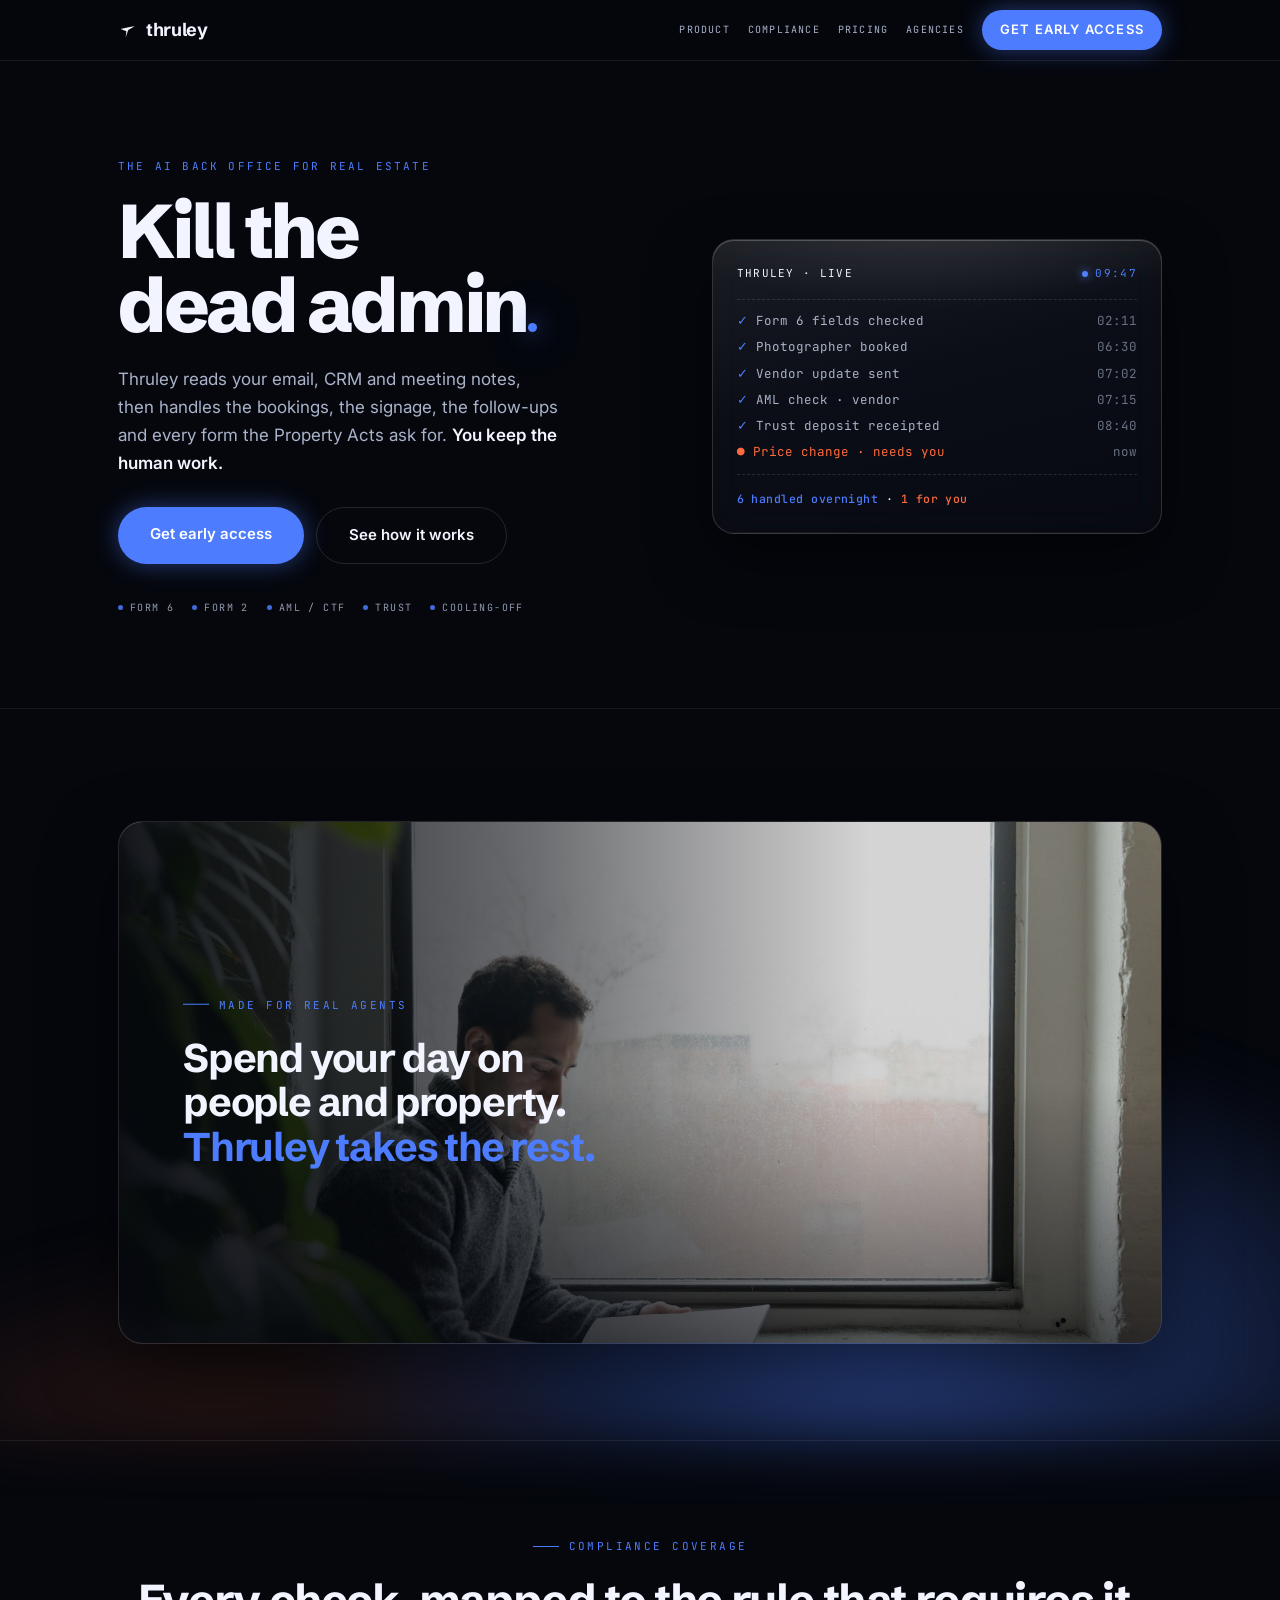
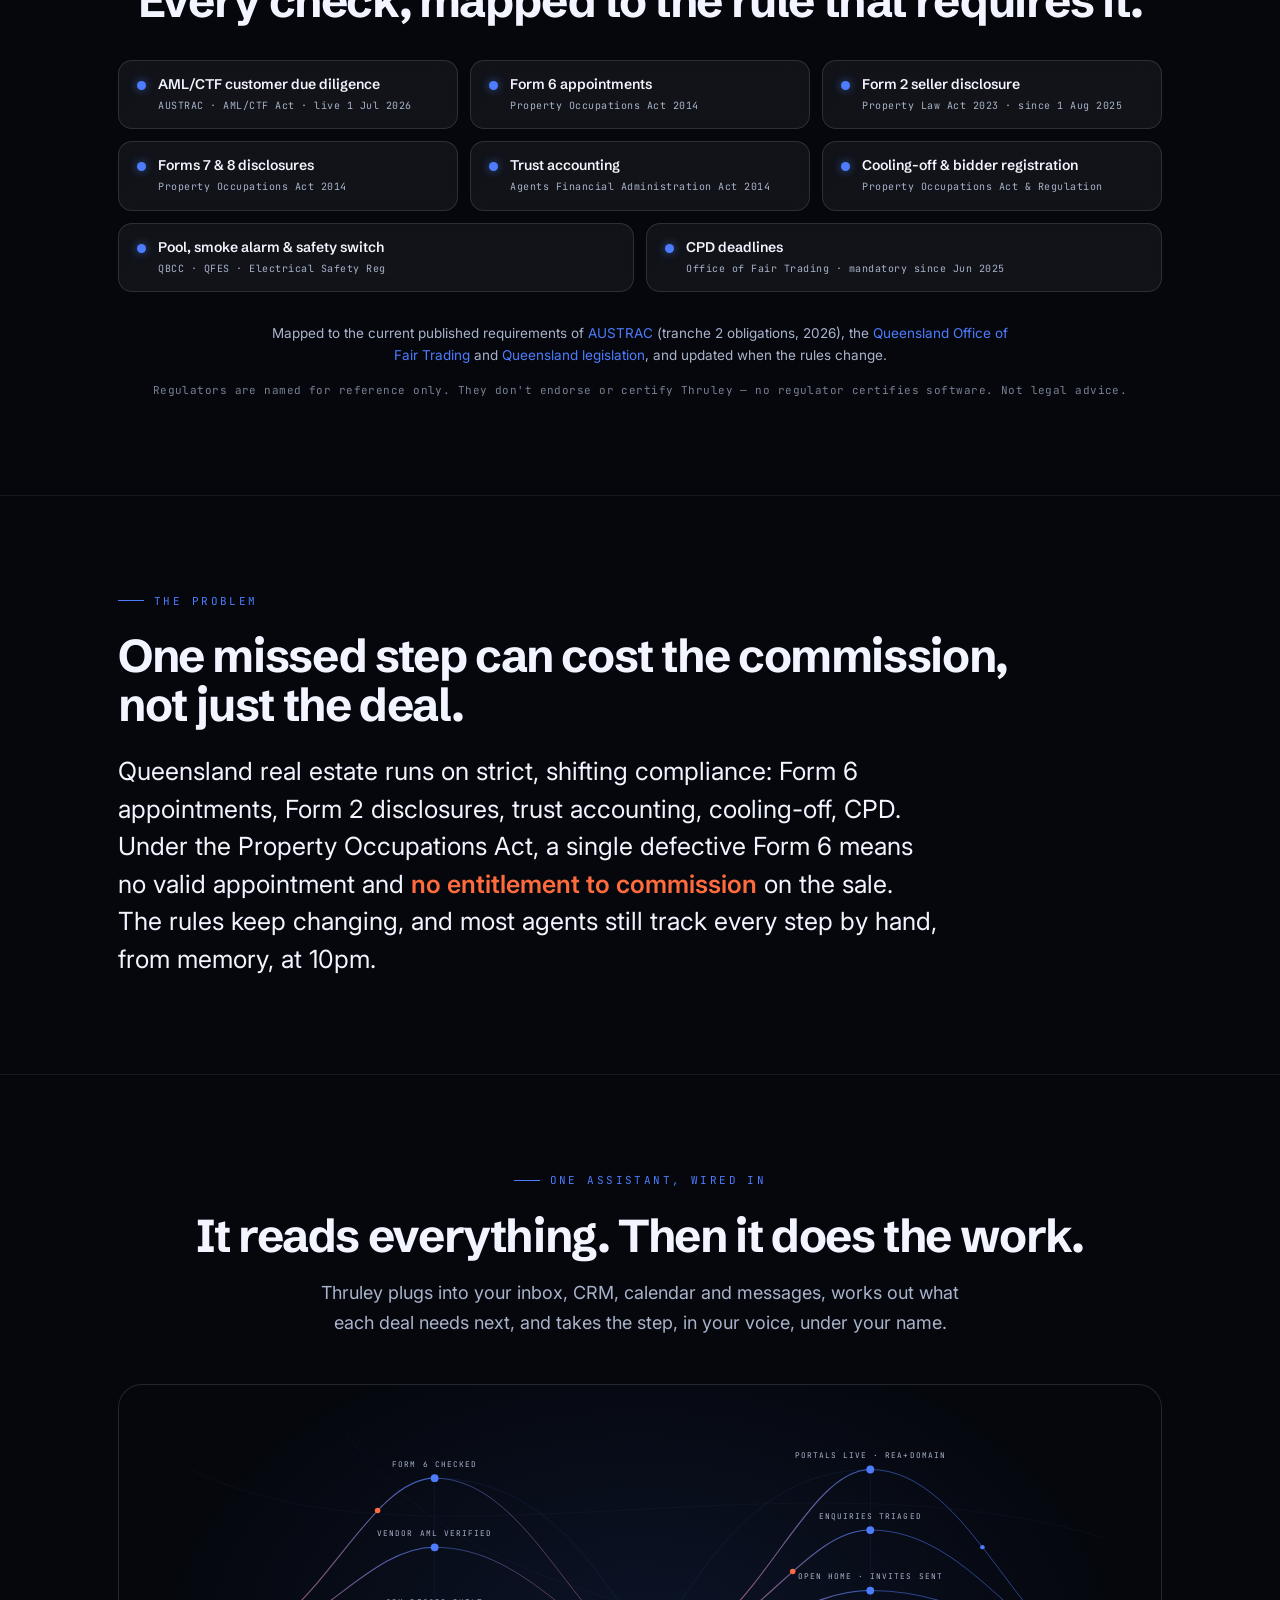
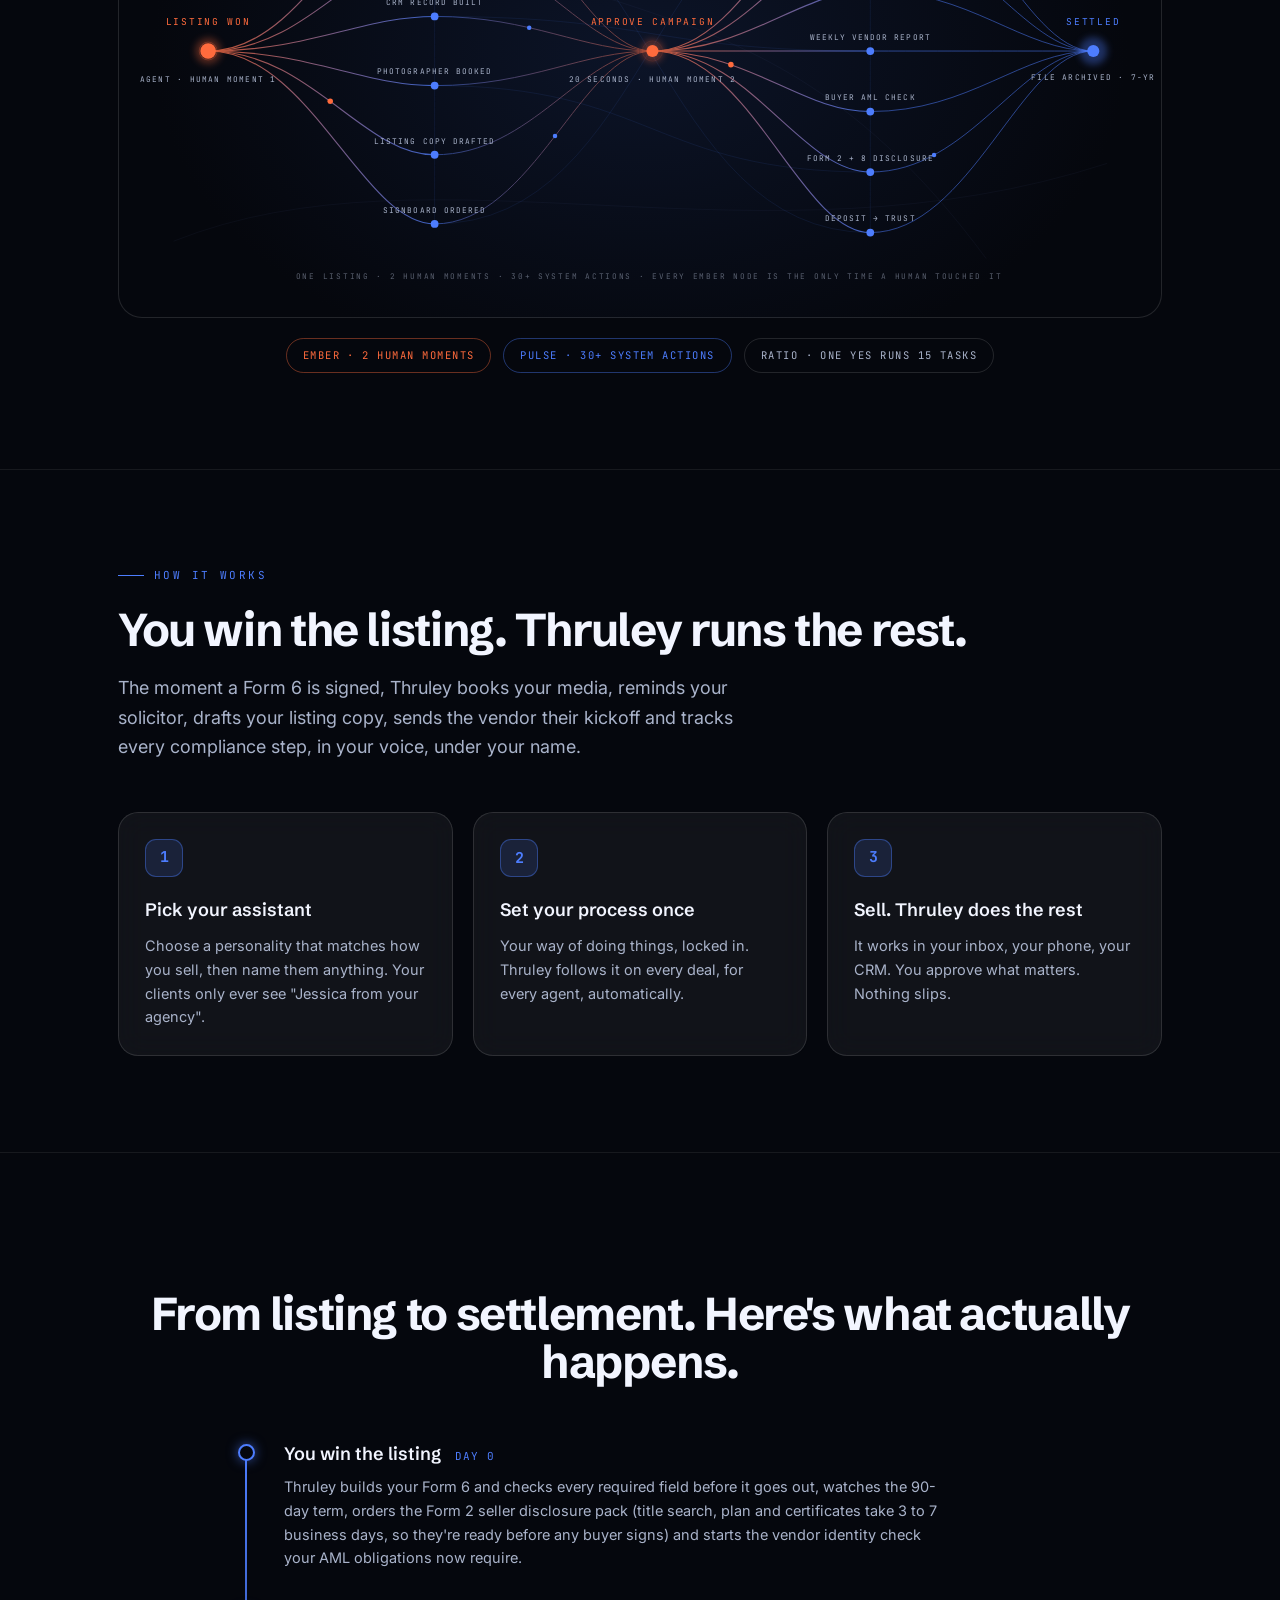
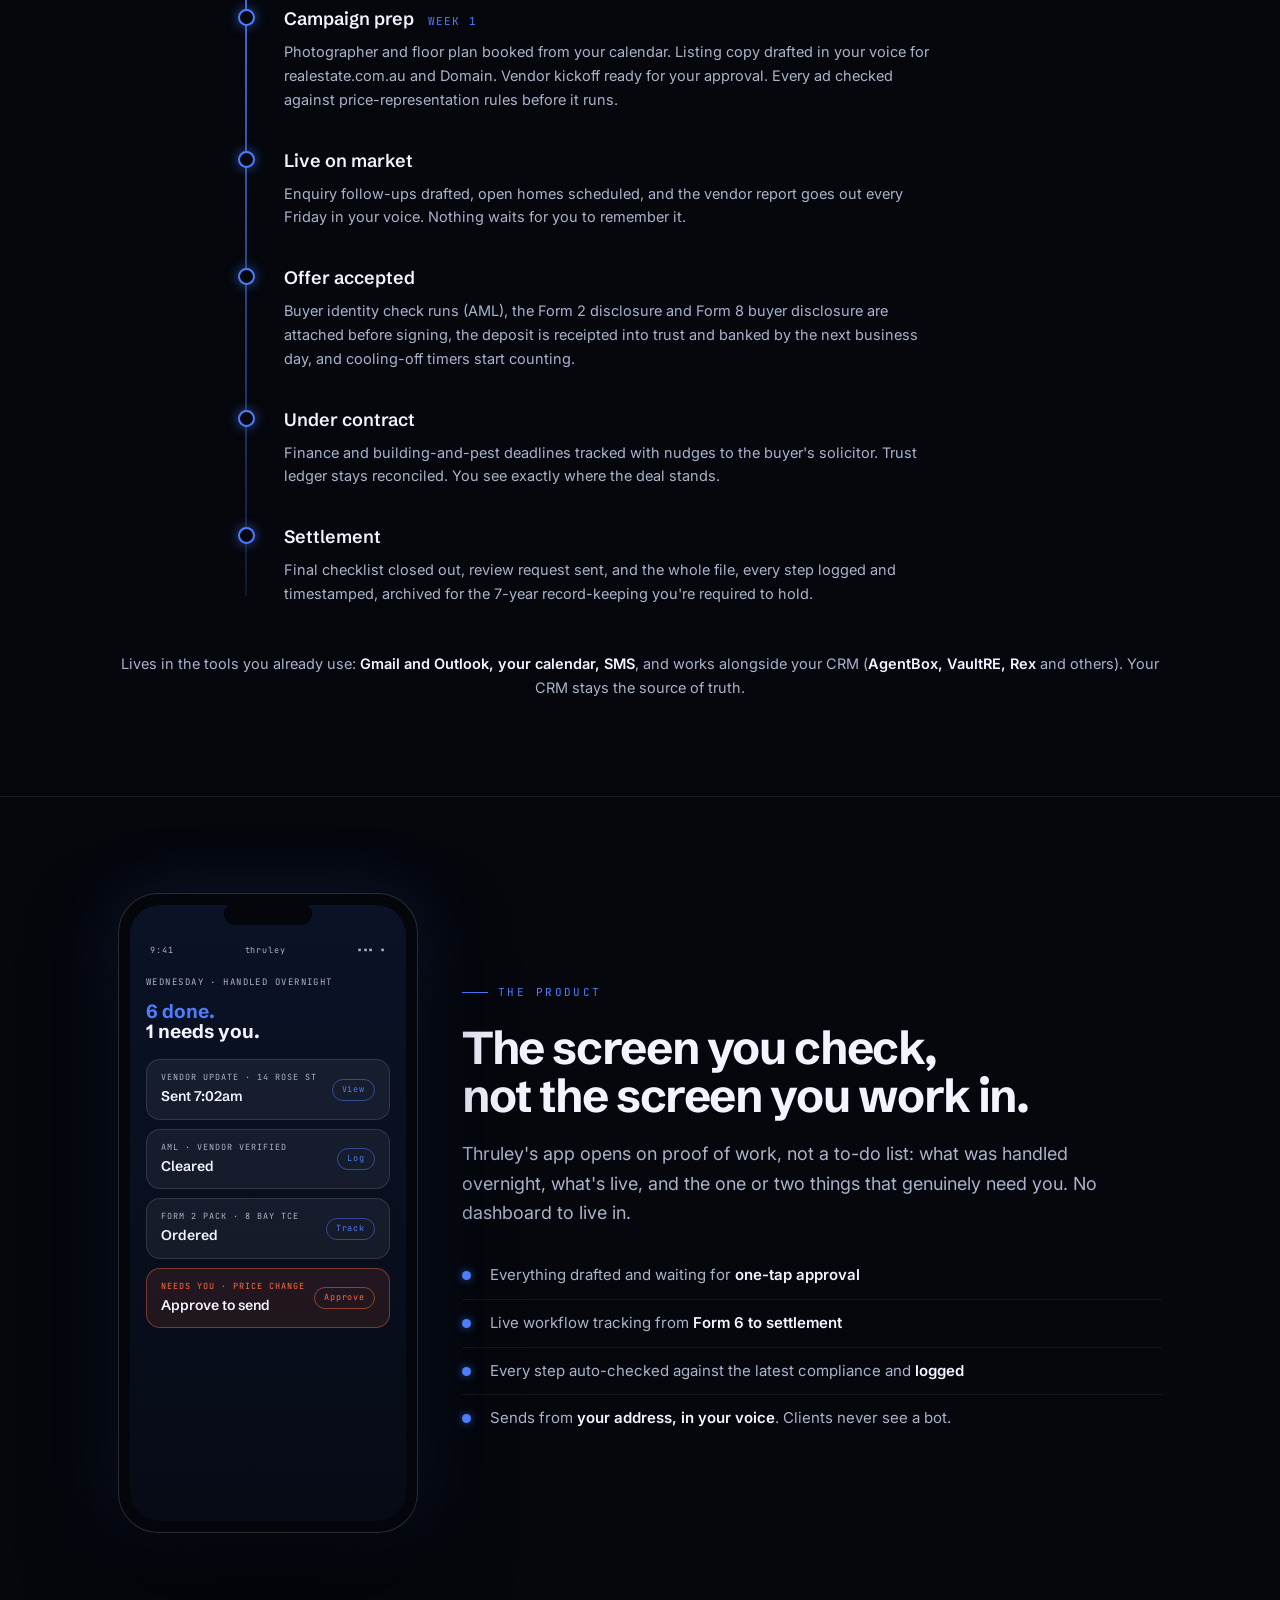
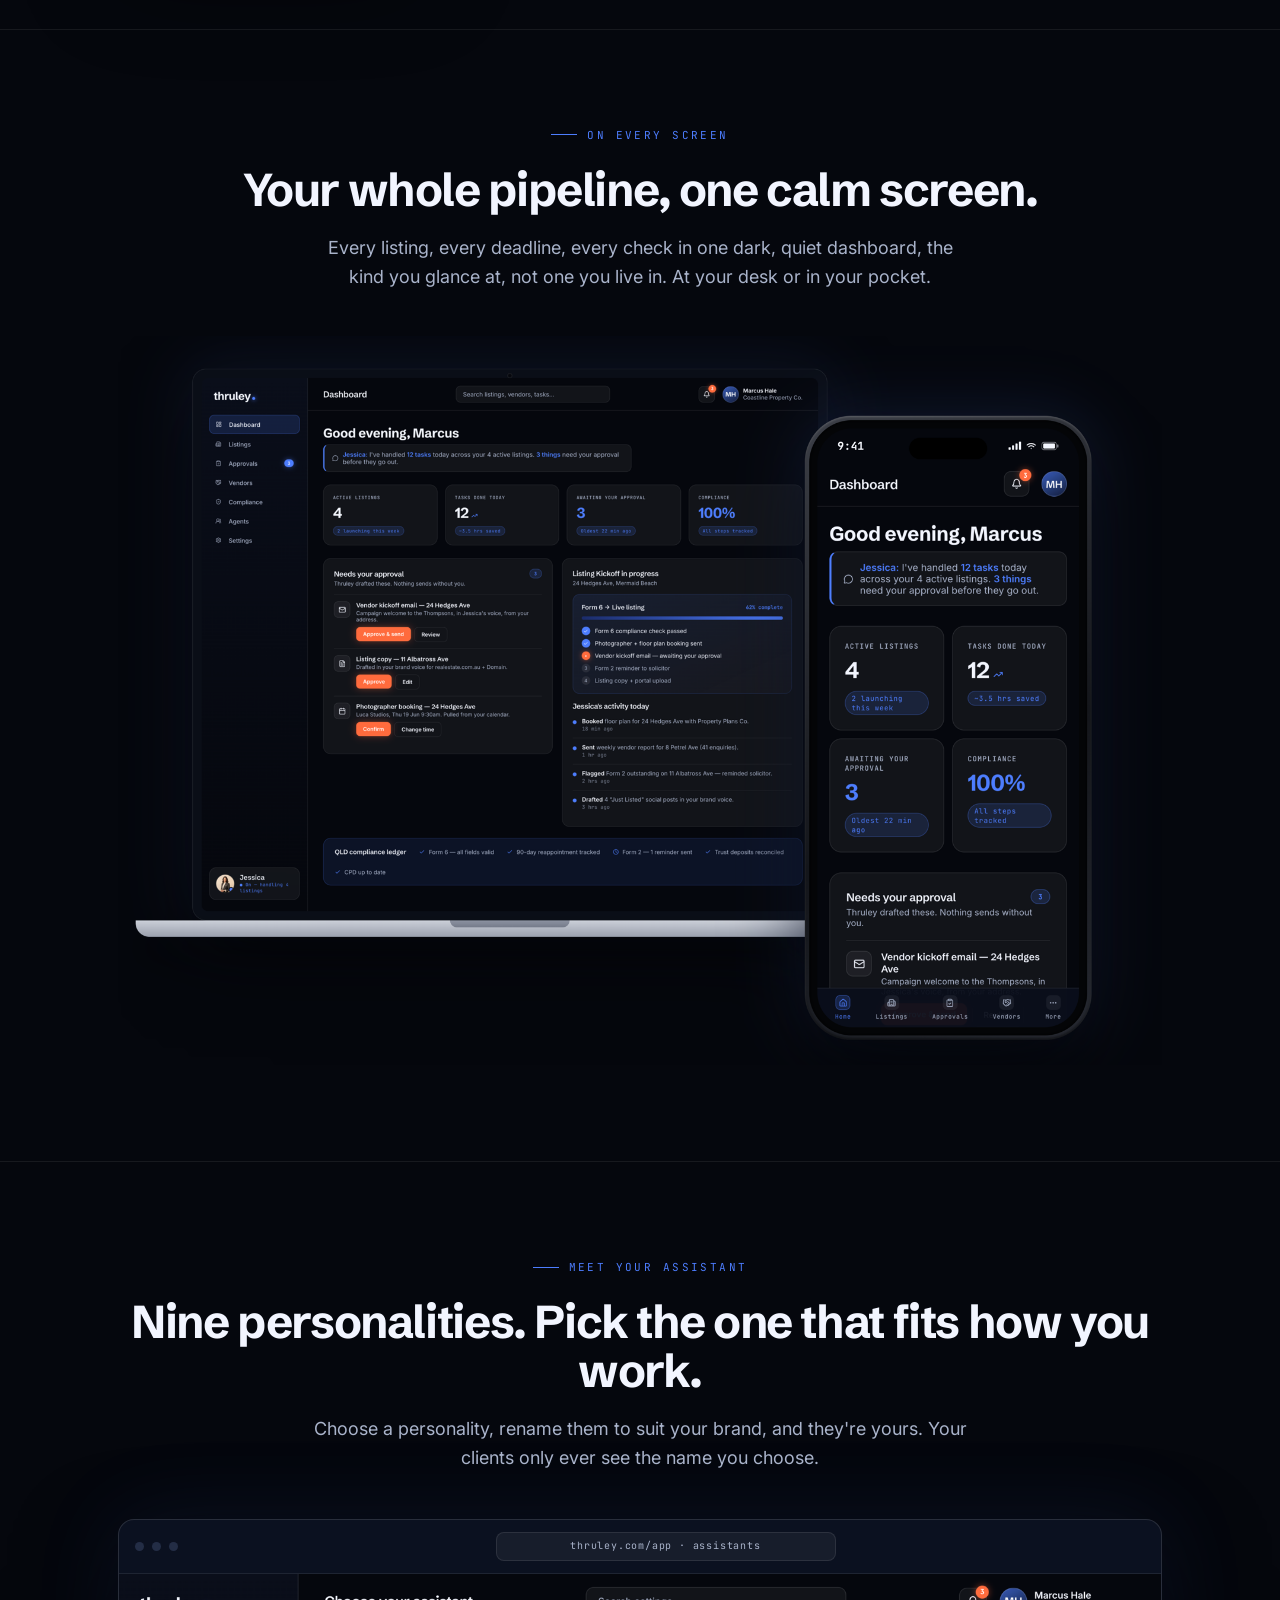
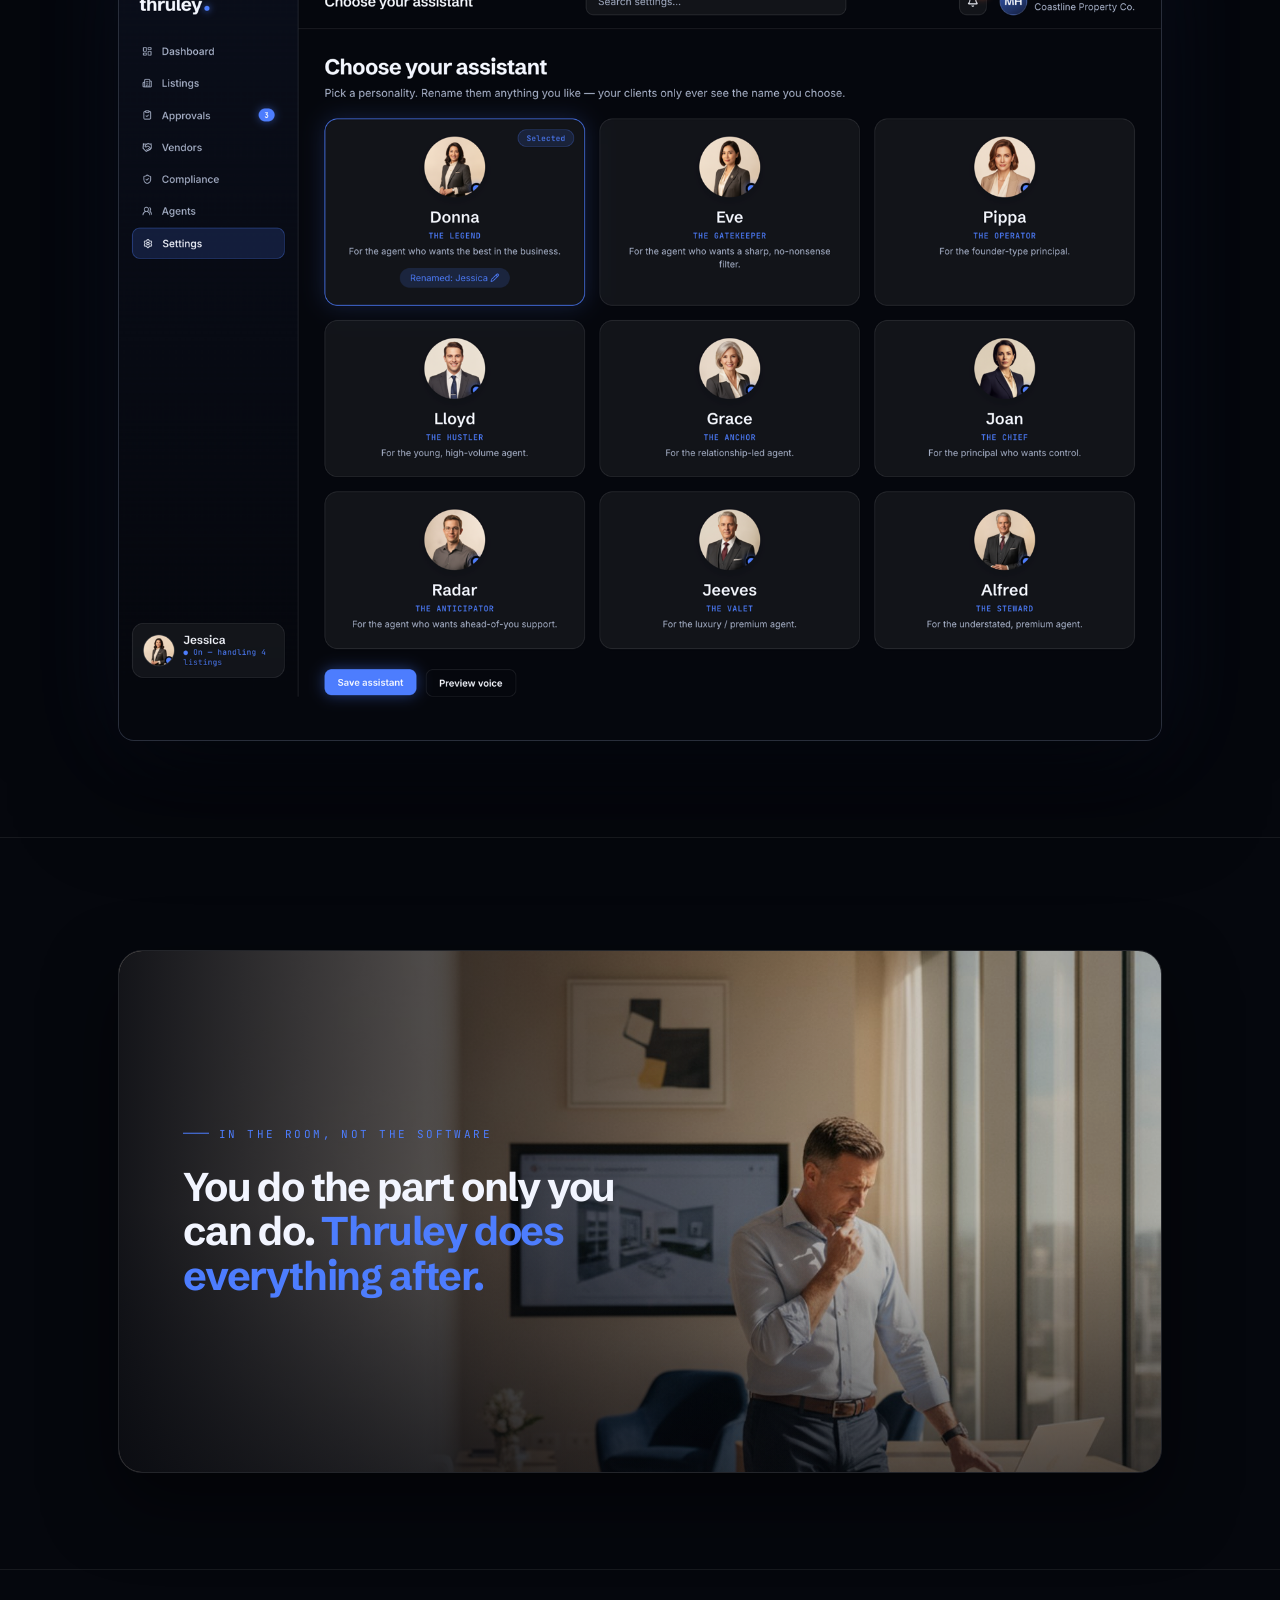
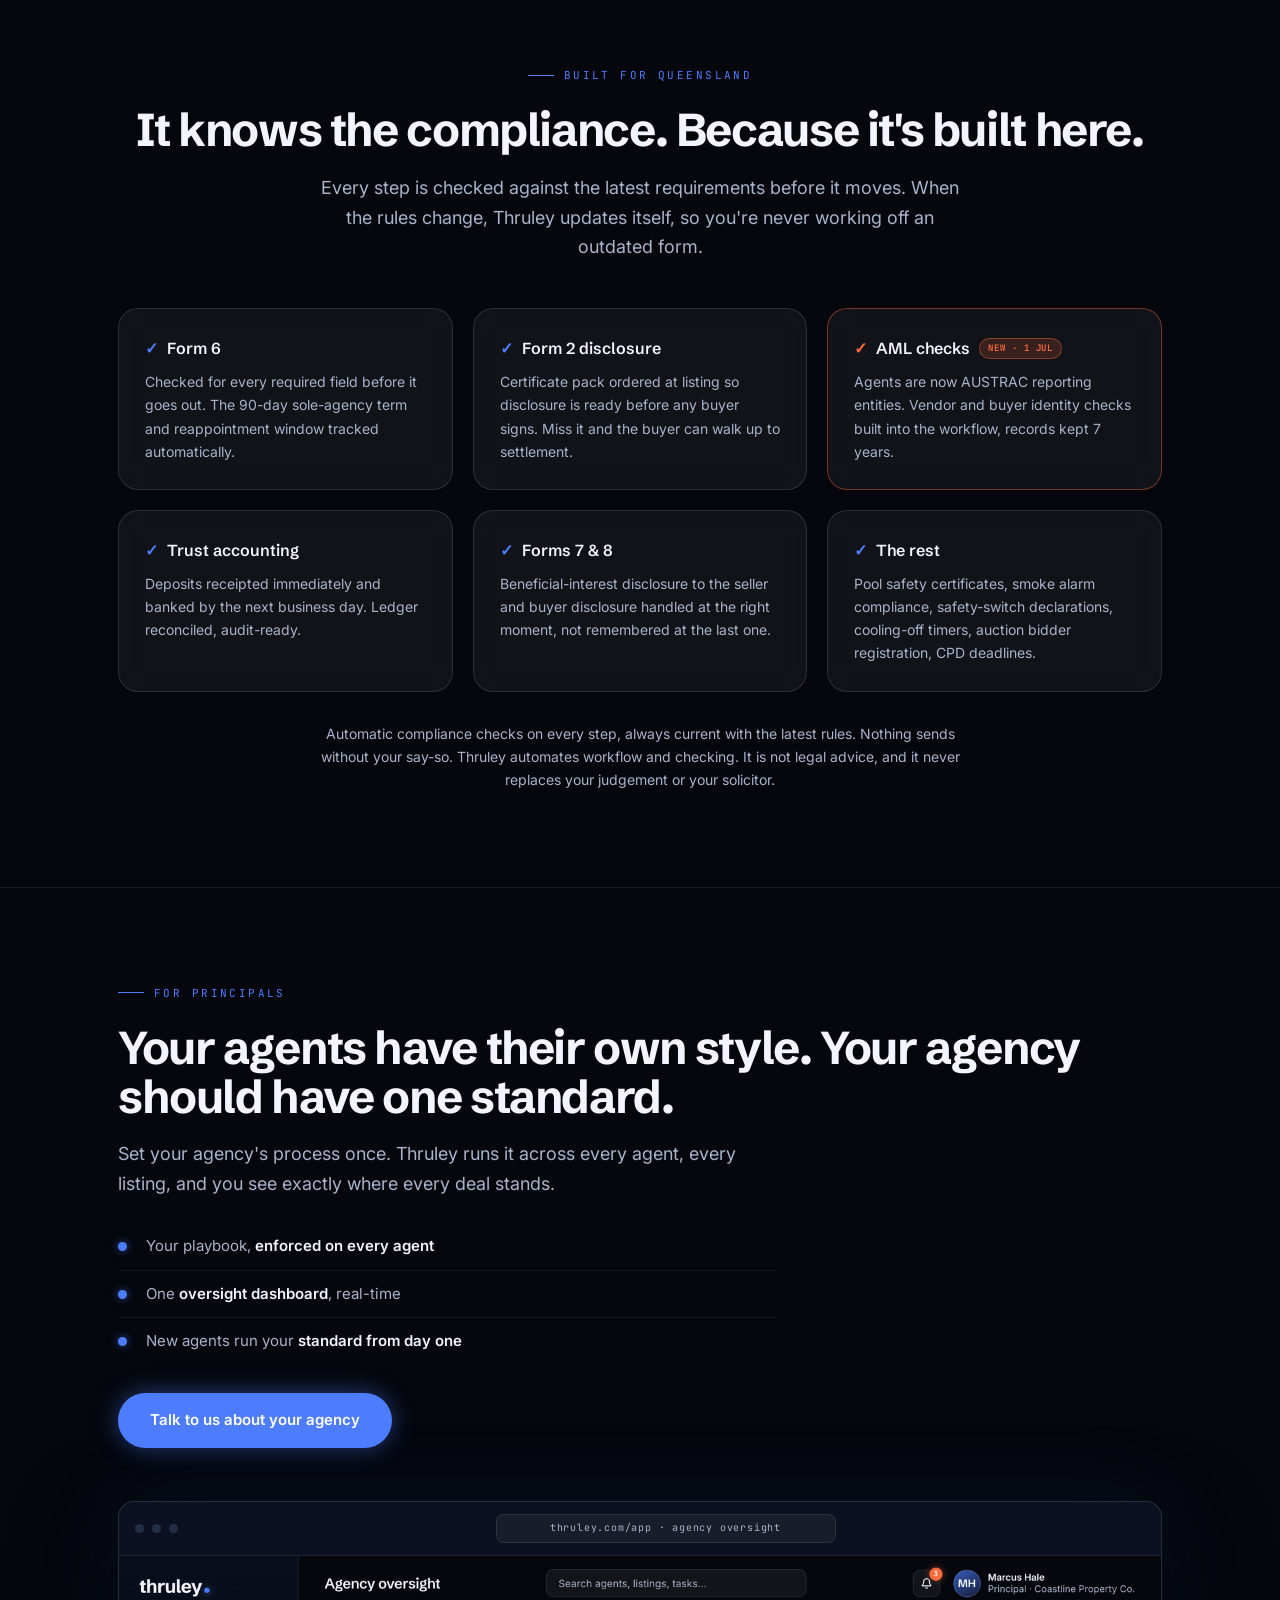
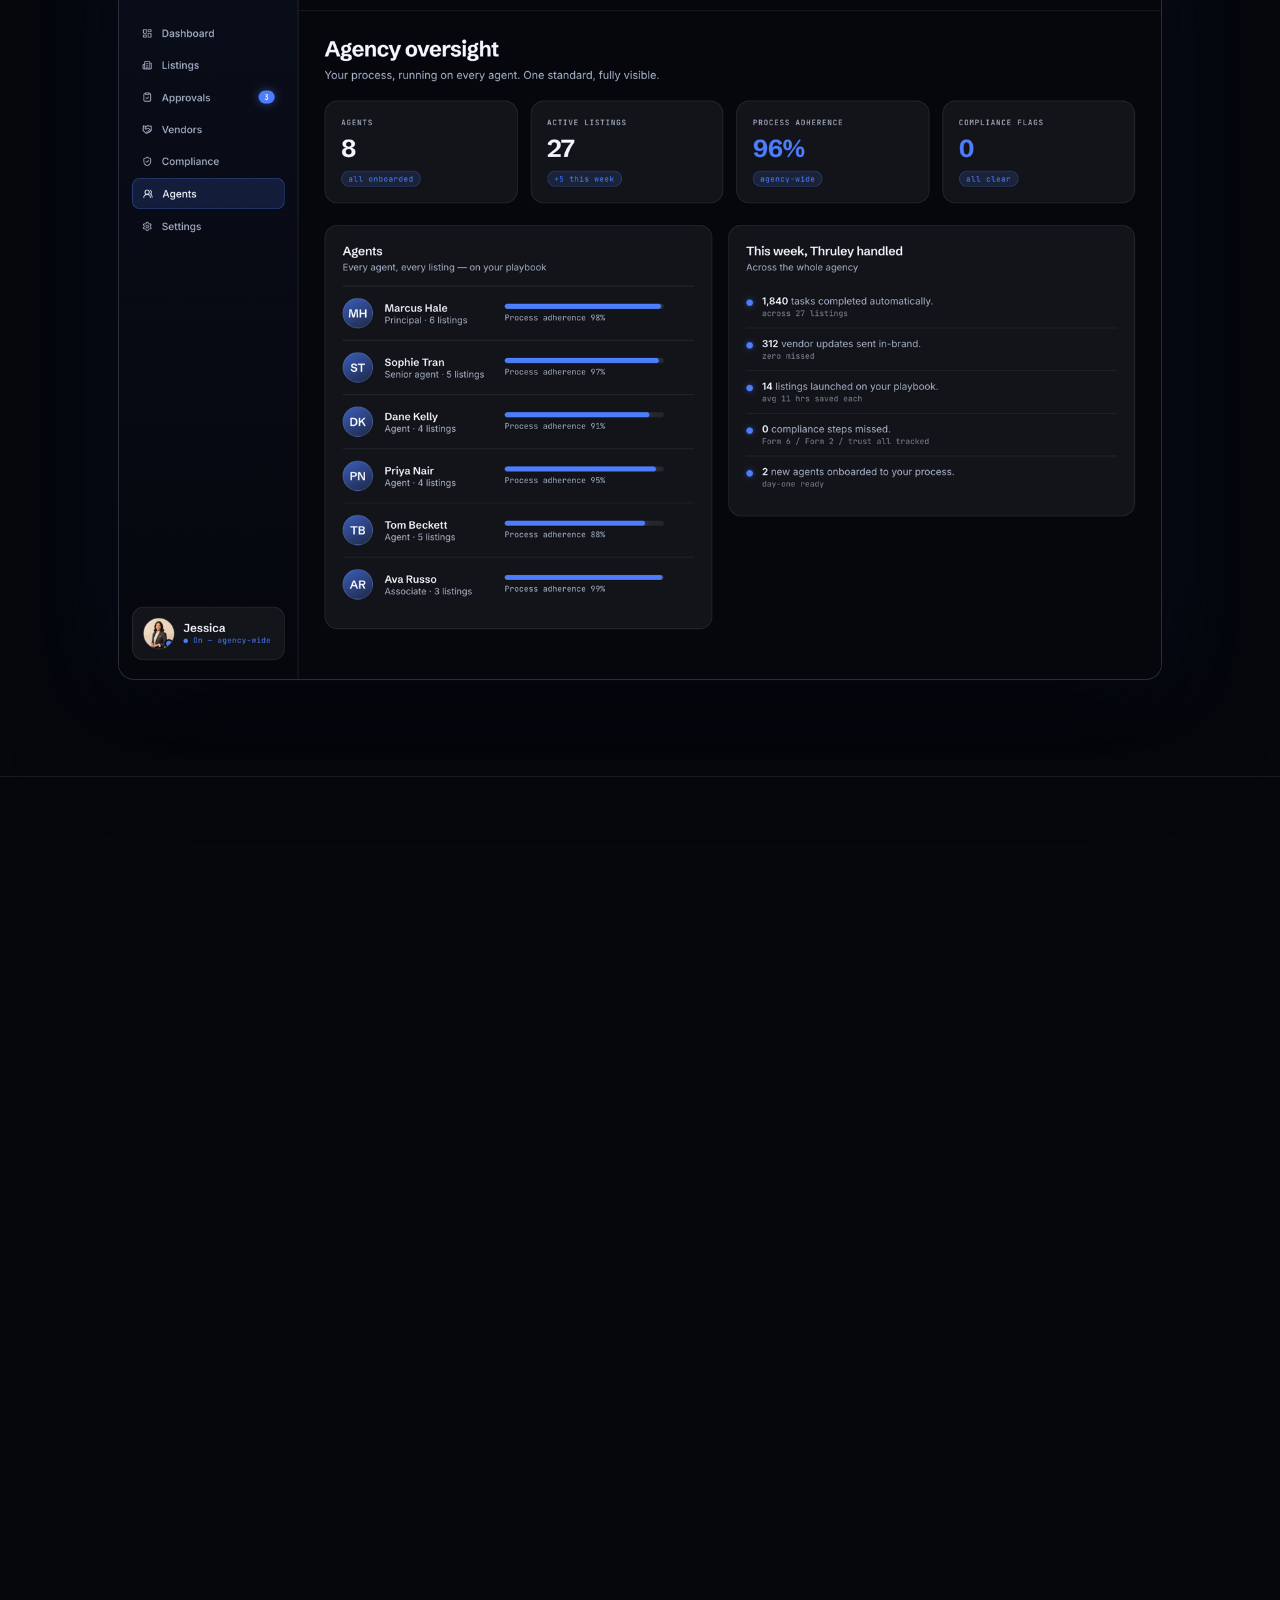
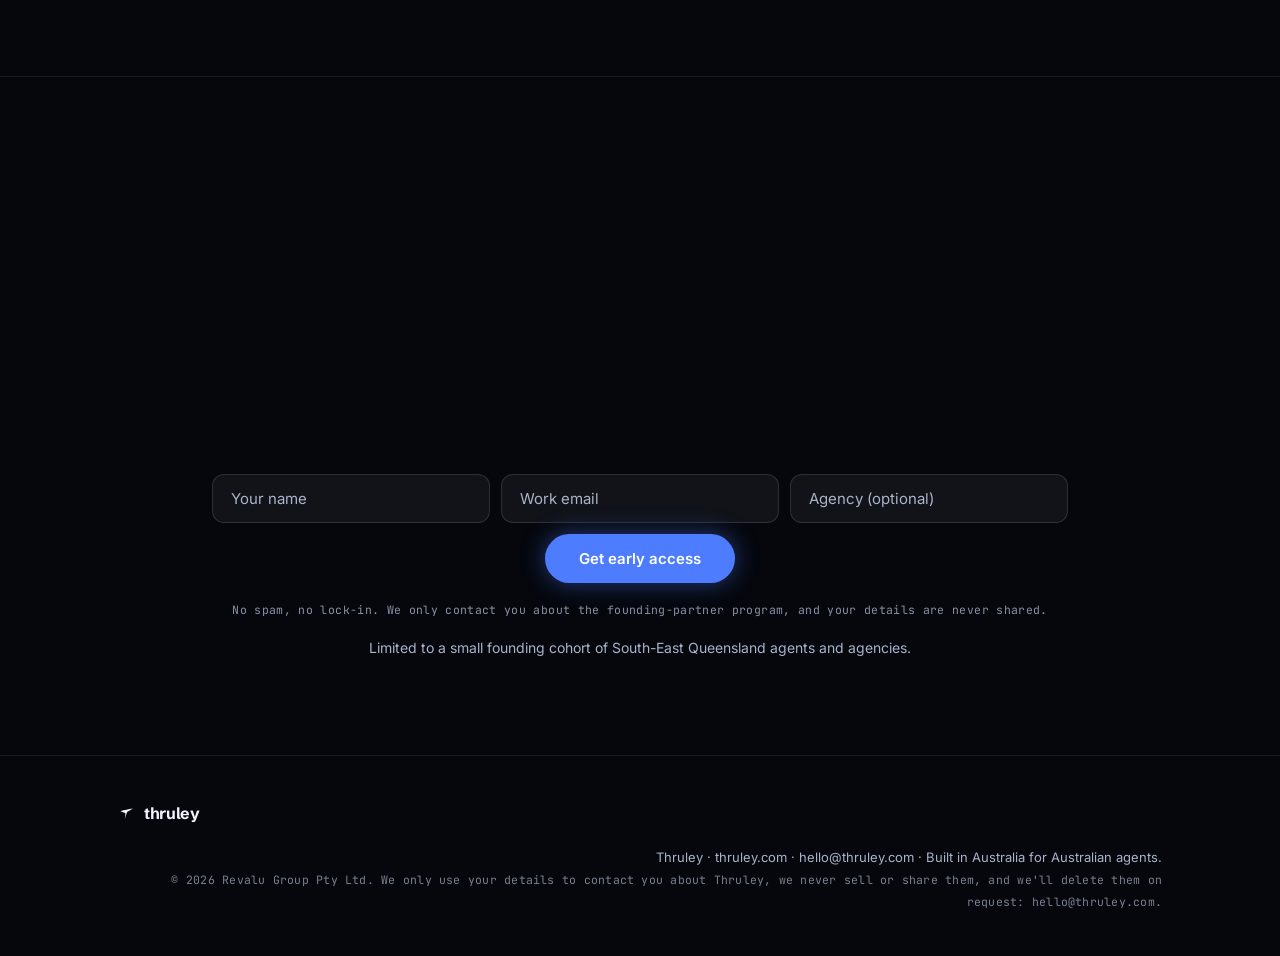
==== commit 134253b9: "Landing: add authentic in-situ photo band near the top Real, free-licensed editorial photo (Pexels L" ====
--- a/index.html
+++ b/index.html
@@ -353,6 +353,19 @@
   </div>
 </header>
 
+<!-- TOP IN-SITU -->
+<section id="whofor">
+  <div class="wrap">
+    <div class="lifeband">
+      <img src="assets/top-professional.jpg" alt="A property professional reviewing a document by the window in natural light" loading="lazy">
+      <div class="lifecap">
+        <div class="eyebrow">Made for real agents</div>
+        <div class="lq">Spend your day on people and property. <b>Thruley takes the rest.</b></div>
+      </div>
+    </div>
+  </div>
+</section>
+
 <!-- COMPLIANCE COVERAGE -->
 <section id="coverage">
   <div class="wrap">
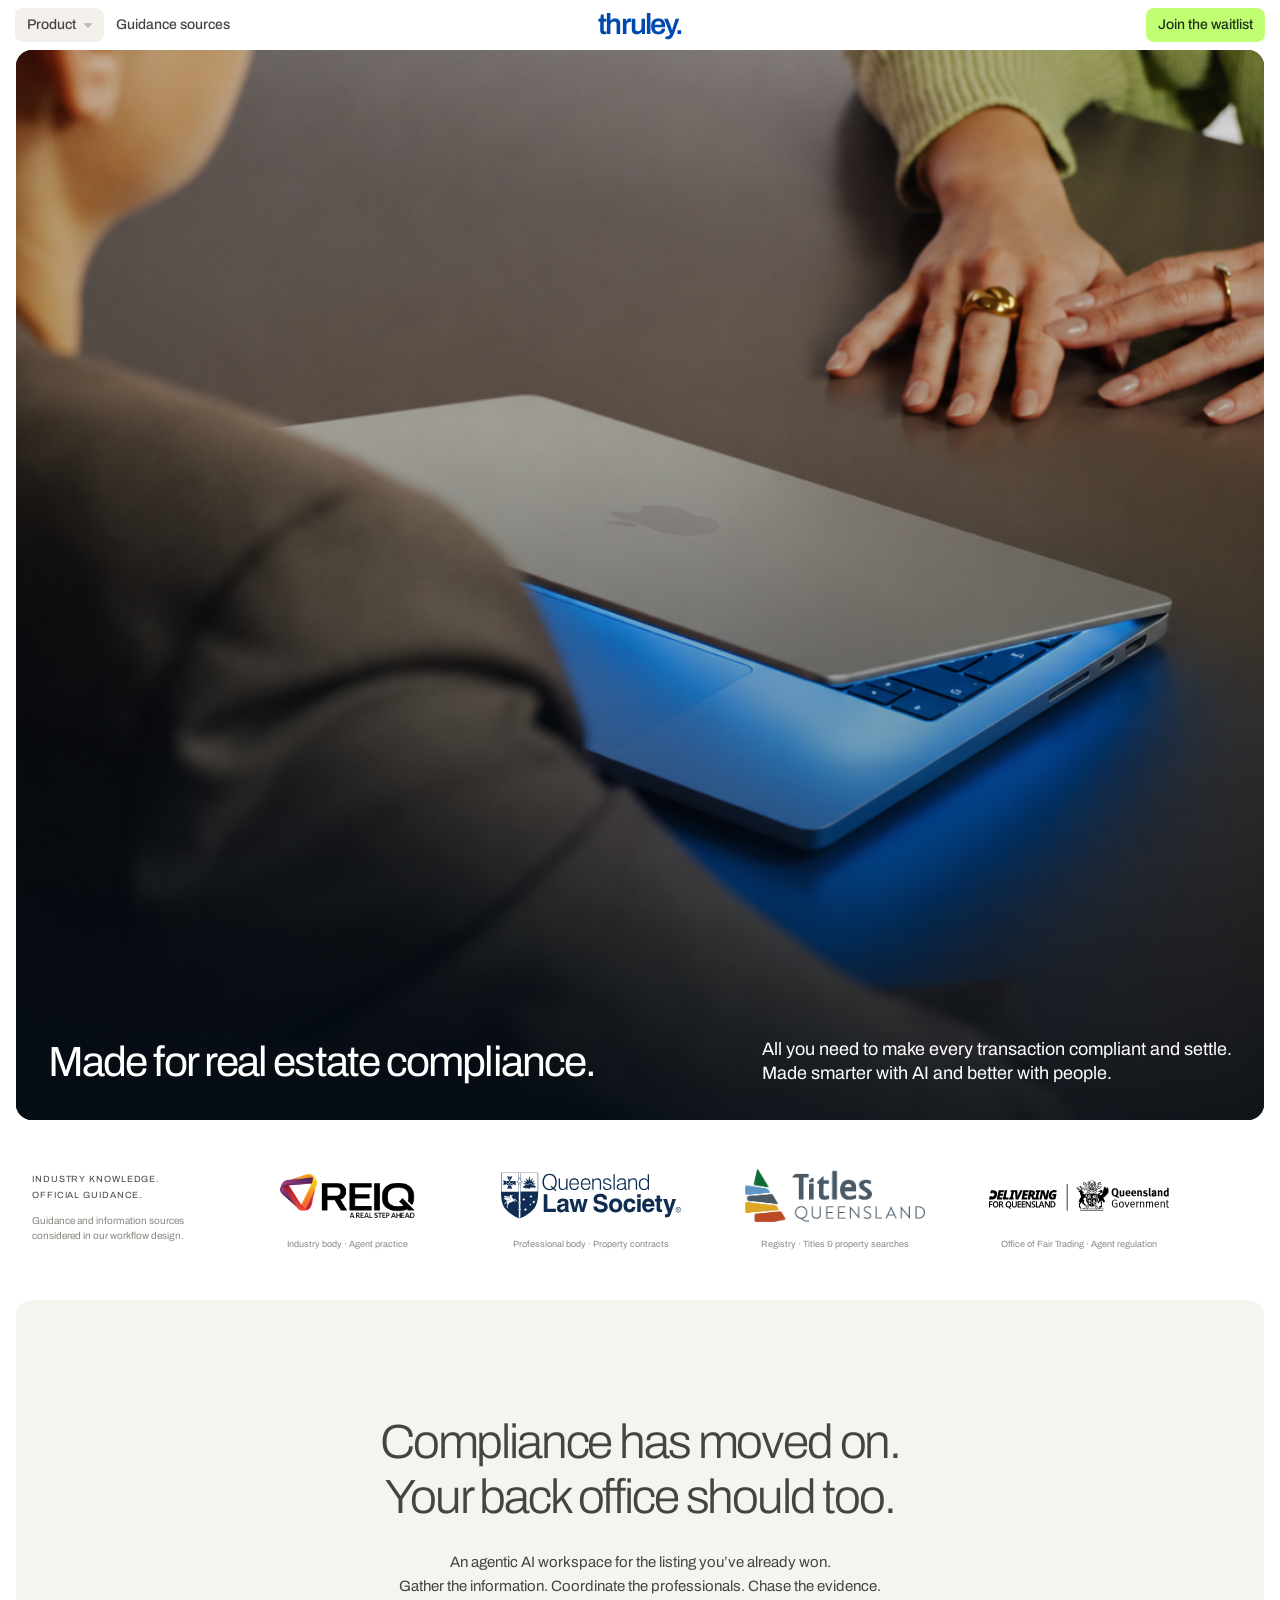
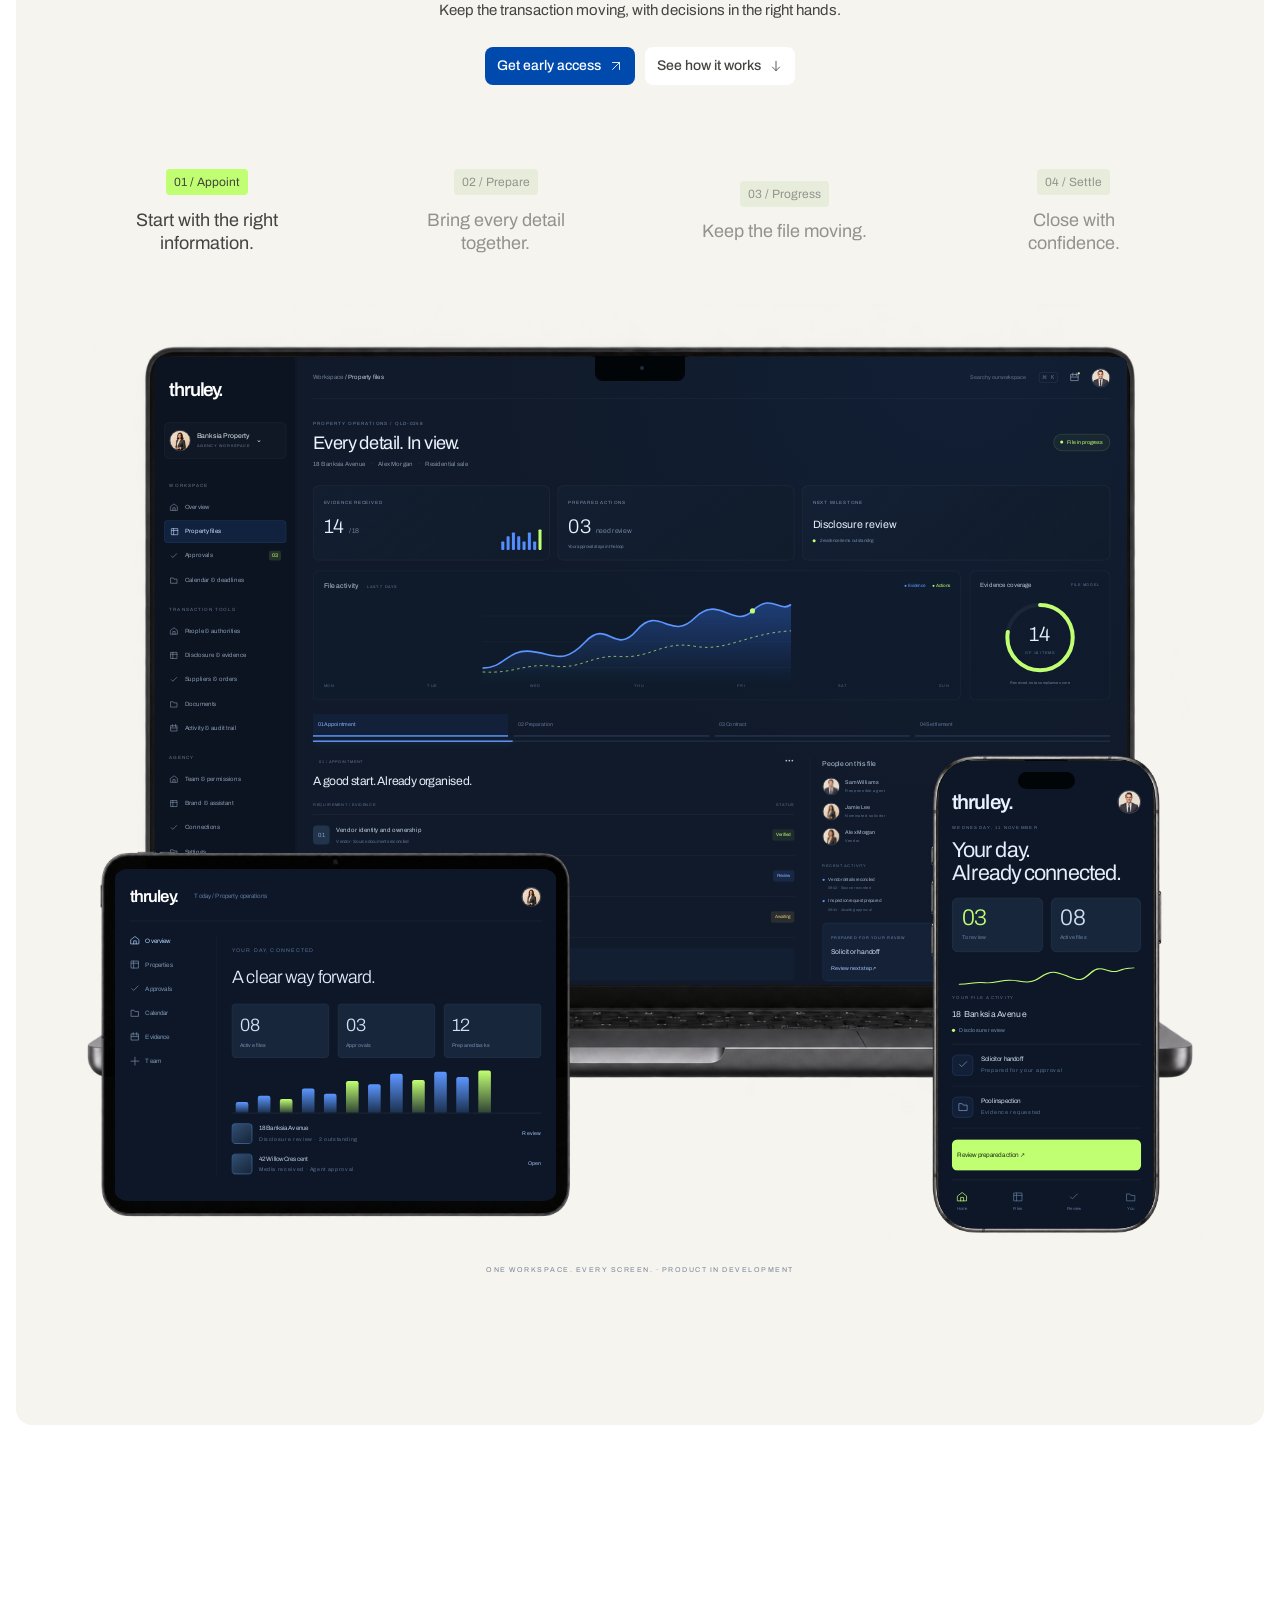
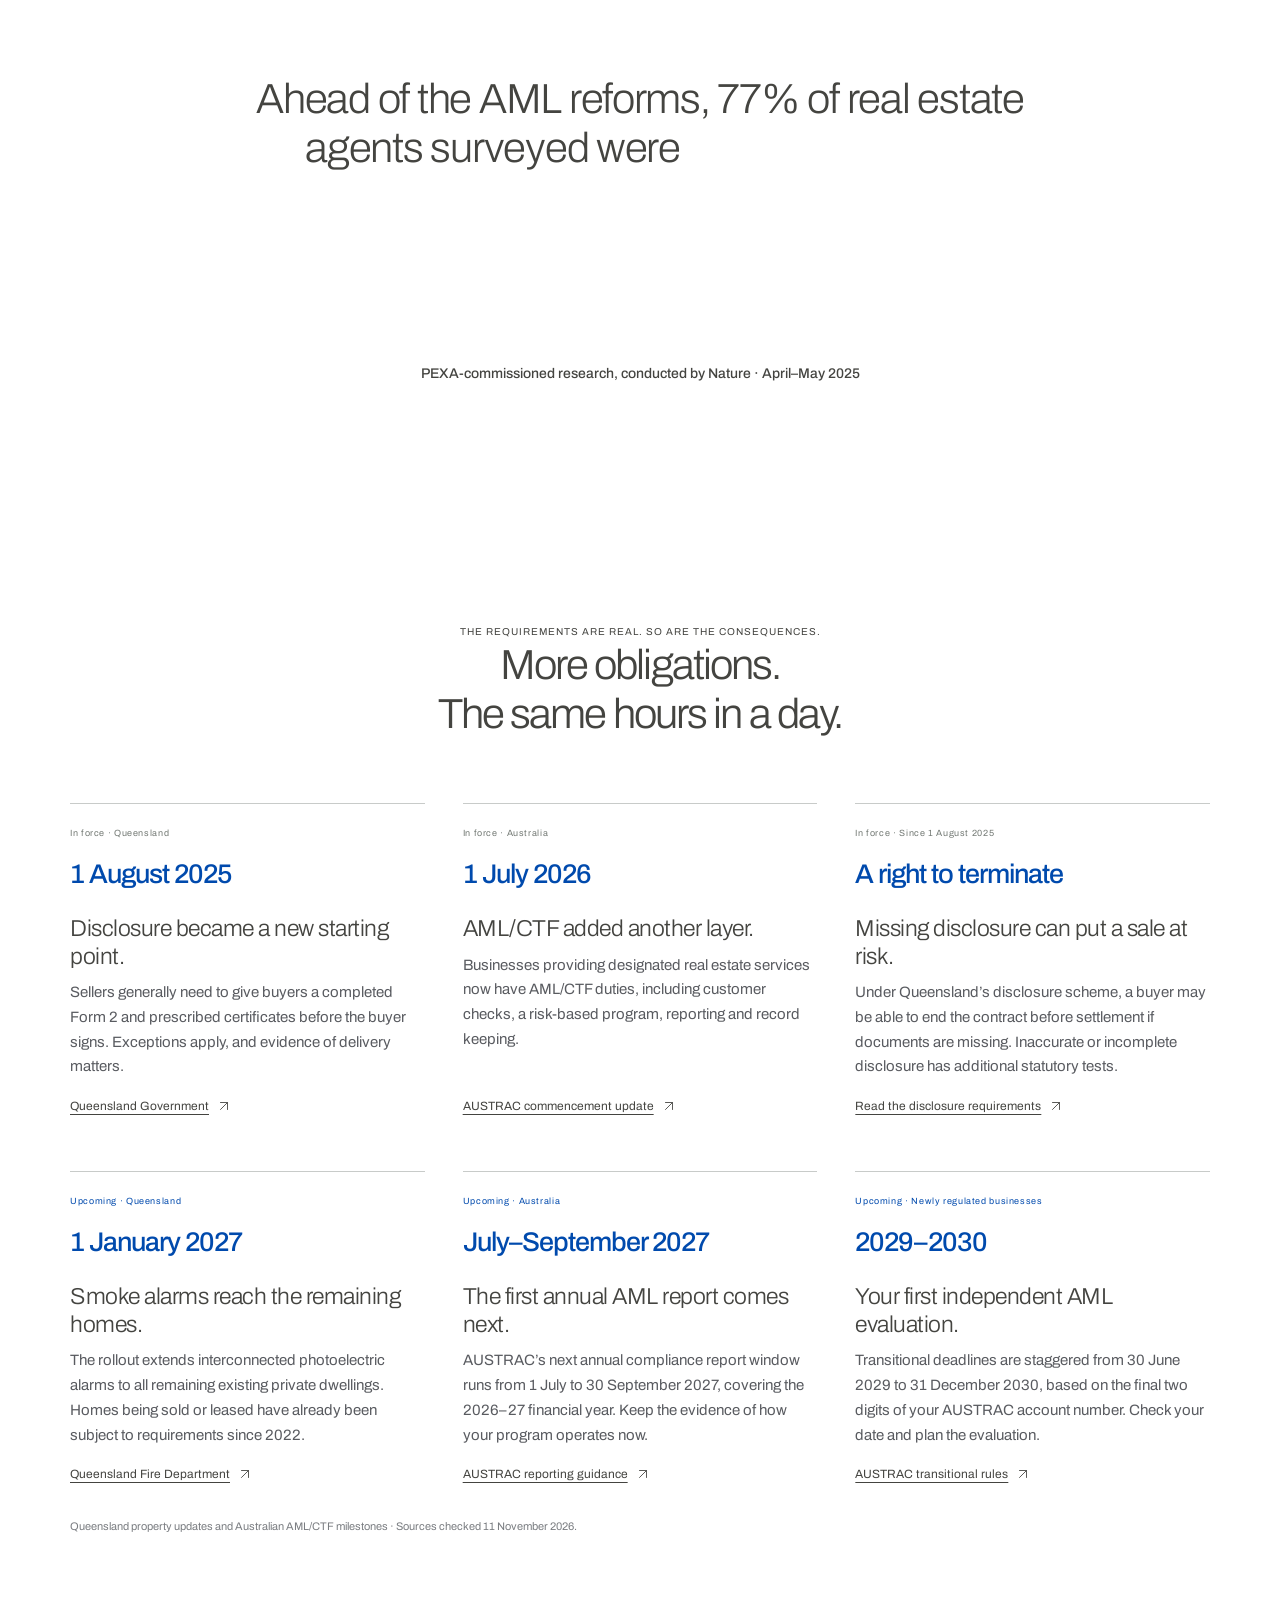
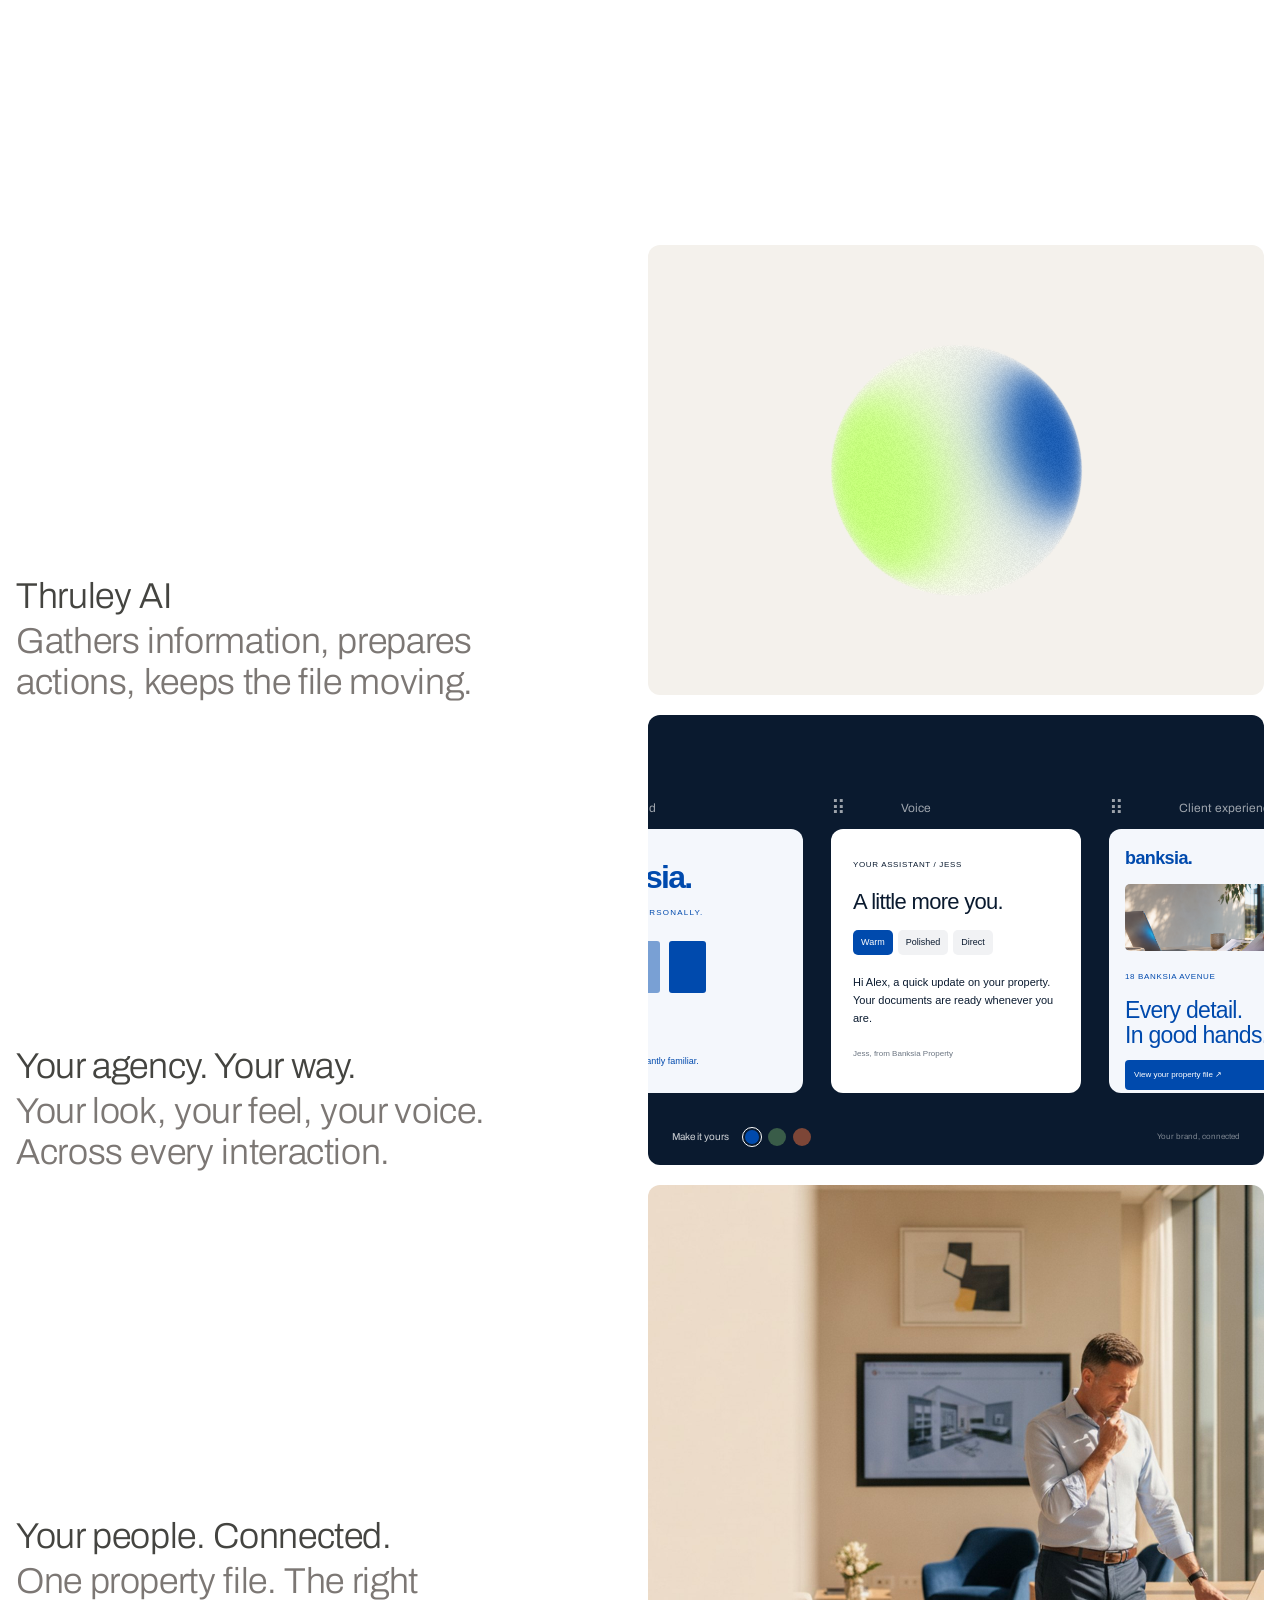
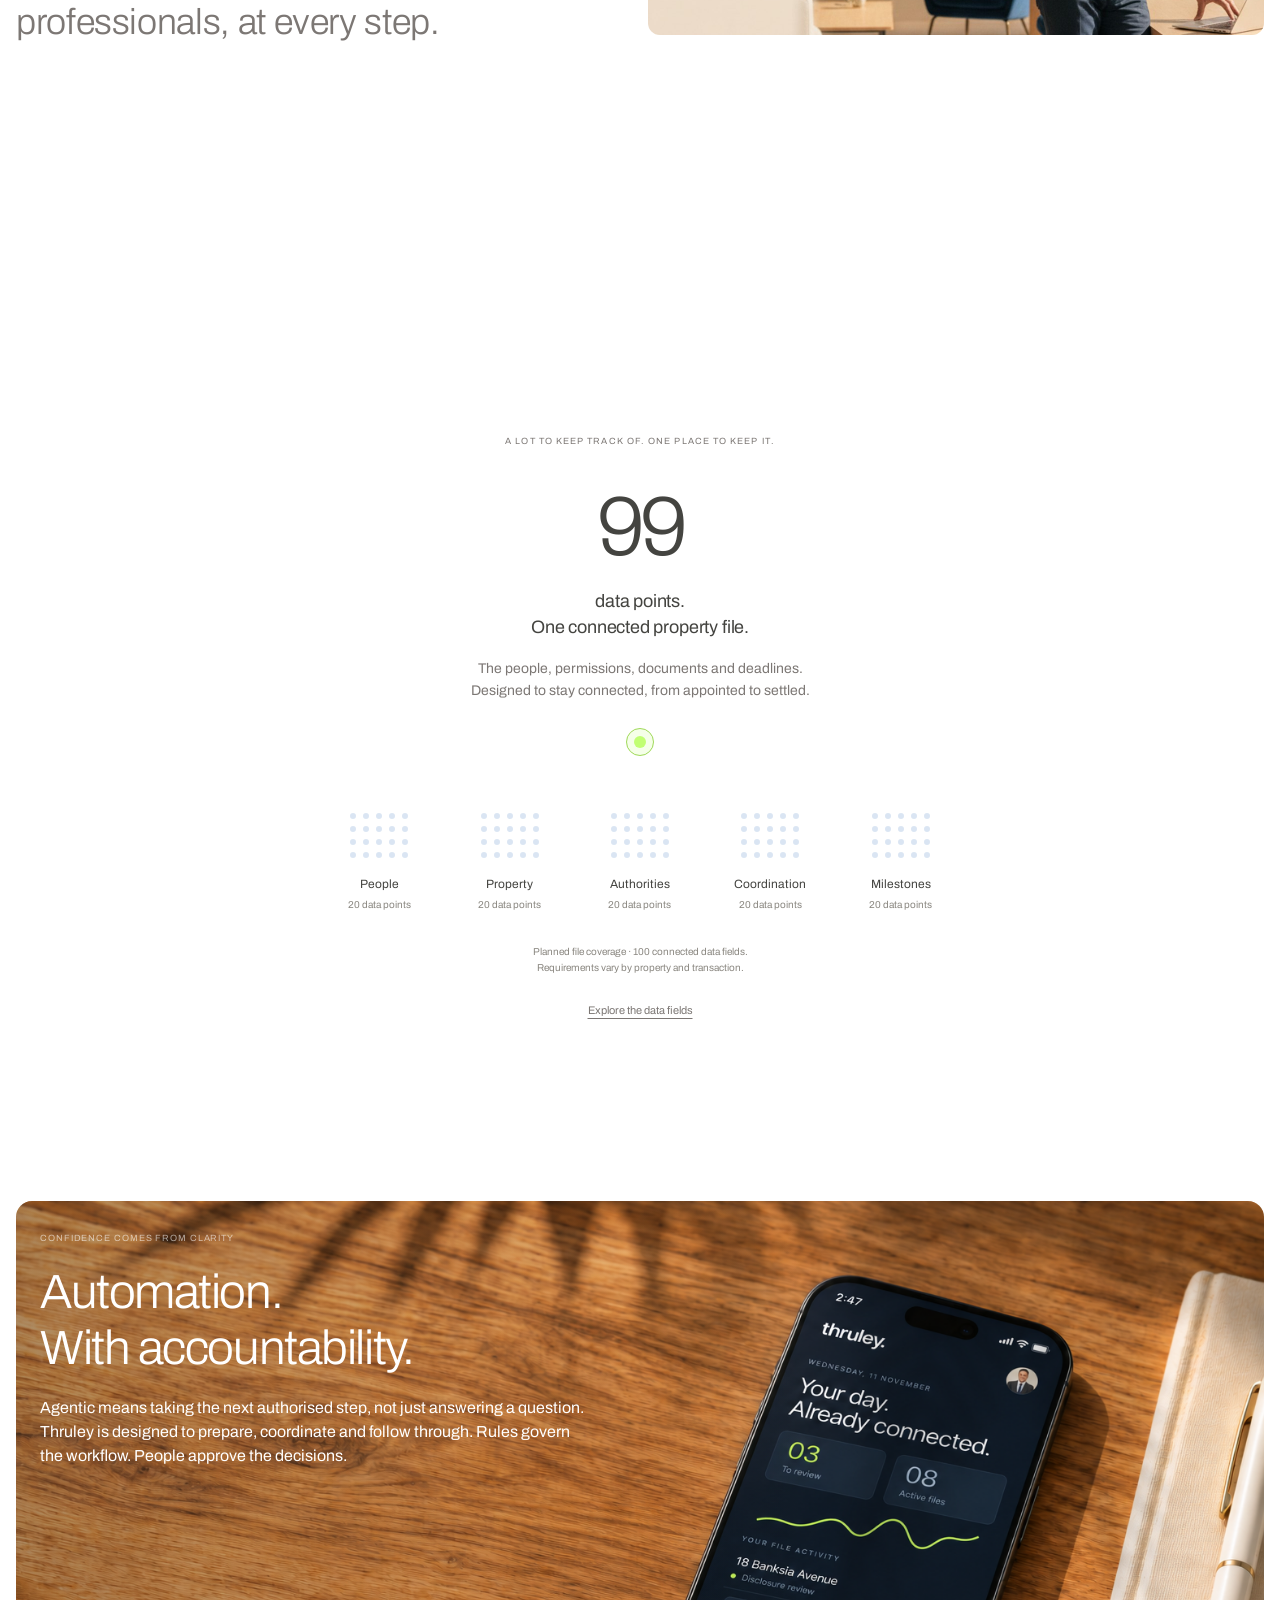
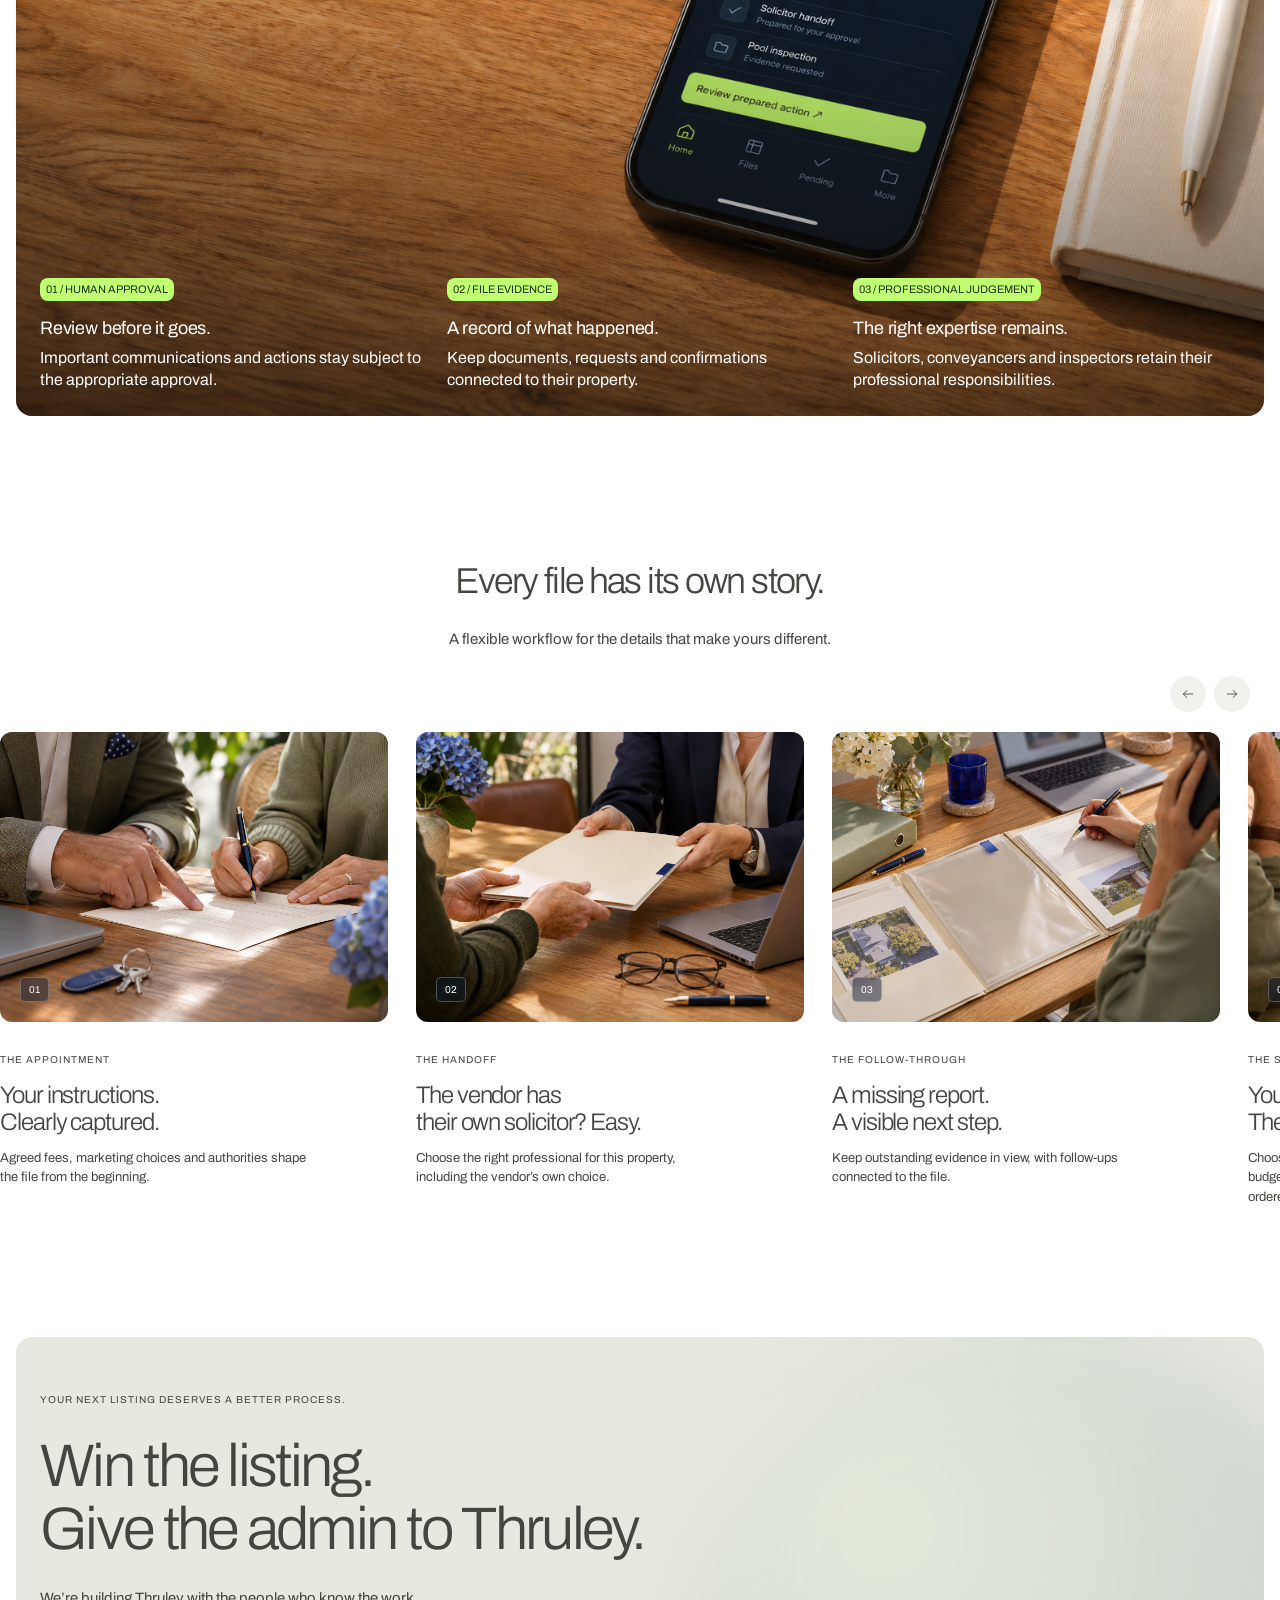
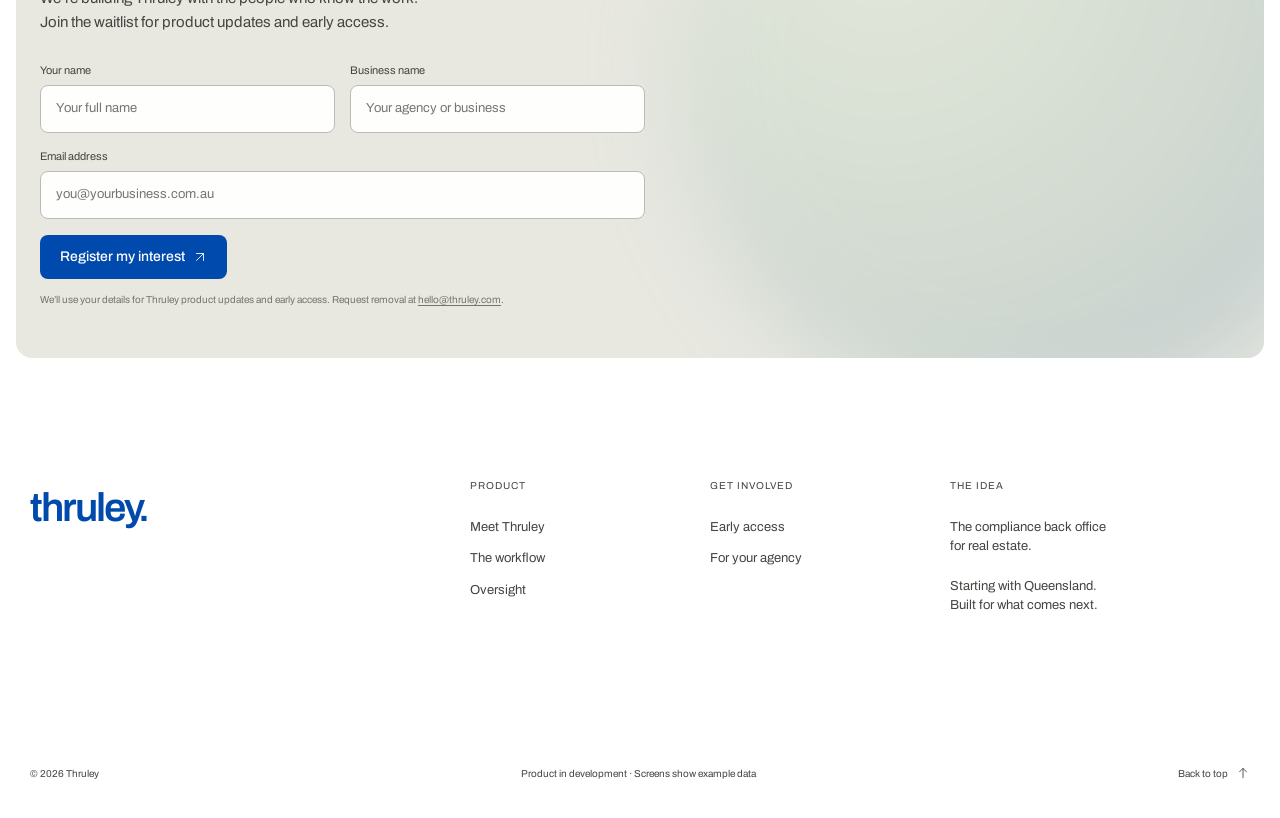
==== commit 551d5238: "Launch refreshed Thruley site with Google Sheets interest registration" ====
--- a/index.html
+++ b/index.html
@@ -1,765 +1,21 @@
-<!DOCTYPE html><html lang="en"><head>
-<meta charset="utf-8"><meta name="viewport" content="width=device-width,initial-scale=1">
-<title>Thruley | The AI back office for real estate</title>
-<meta name="description" content="Thruley reads your email, CRM and meeting notes, then handles the bookings, follow-ups, vendor updates and every form the Property Acts ask for — Form 6, Form 2, AML, trust. You keep the human work. Built for Queensland compliance.">
-<meta property="og:title" content="Thruley | Kill the dead admin.">
-<meta property="og:description" content="The AI back office for real estate. It runs everything after the lead and every compliance step, built for QLD. Founding Partners now open.">
-<meta property="og:type" content="website">
-<meta property="og:url" content="https://thruley.com">
-<meta property="og:image" content="https://thruley.com/assets/og-image.png">
-<meta name="twitter:card" content="summary_large_image">
-<meta name="twitter:image" content="https://thruley.com/assets/og-image.png">
-<meta name="theme-color" content="#05070D">
-<!-- dart on ink -->
-<link rel="icon" href="data:image/svg+xml,%3Csvg xmlns='http://www.w3.org/2000/svg' viewBox='0 0 100 100'%3E%3Crect width='100' height='100' rx='22' fill='%2305070D'/%3E%3Cpath d='M14 42C36 36 62 31 88 27L54 47C49 61 44 74 40 88C42 76 43 65 44 54Z' fill='%234D7DFE'/%3E%3C/svg%3E">
-<link rel="preconnect" href="https://fonts.googleapis.com">
-<link rel="preconnect" href="https://fonts.gstatic.com" crossorigin>
-<link href="https://fonts.googleapis.com/css2?family=Schibsted+Grotesk:wght@400;500;600;700;800;900&family=Inter:wght@400;500;600;700&family=JetBrains+Mono:wght@400;500;700&display=swap" rel="stylesheet">
-<style>
-/* ============ Thruley v3.0 — tokens & canonical recipes (from brand guidelines) ============ */
-:root{
-  --ink:#05070D; --slate:#0D1424; --slate2:#111A30;
-  --pulse:#4D7DFE; --pulse-deep:#1B2C6B; --ember:#FF6B3D;
-  --mist:#A9B3CA; --white:#F2F5FF; --paper:#F4F5F8; --paper-ink:#0B0F1A;
-  --glass:rgba(255,255,255,0.05); --glass-line:rgba(255,255,255,0.12);
-  --display:'Schibsted Grotesk',sans-serif; --body:'Inter',sans-serif; --mono:'JetBrains Mono',monospace;
-  --s2:8px; --s3:12px; --s4:16px; --s5:24px; --s6:32px; --s7:48px; --s8:64px; --s9:96px;
-}
-*{margin:0;padding:0;box-sizing:border-box}
-html{scroll-behavior:smooth}
-body{background:var(--ink);color:var(--white);font-family:var(--body);font-size:16px;line-height:1.65;-webkit-font-smoothing:antialiased;overflow-x:hidden}
-::selection{background:var(--pulse);color:#fff}
-a{color:var(--pulse);text-decoration:none}
-.wrap{max-width:1100px;margin:0 auto;padding:0 28px}
-section{padding:var(--s9) 0;border-top:1px solid rgba(255,255,255,0.07);position:relative}
-.eyebrow{font-family:var(--mono);font-size:11px;letter-spacing:.22em;text-transform:uppercase;color:var(--pulse);display:flex;align-items:center;gap:10px;margin-bottom:22px}
-.eyebrow::before{content:"";width:26px;height:1px;background:var(--pulse)}
-.eyebrow.ctr{justify-content:center}
-h1,h2,h3{font-family:var(--display);letter-spacing:-0.02em}
-h2{font-size:clamp(30px,4.5vw,46px);font-weight:700;line-height:1.06;margin-bottom:18px;letter-spacing:-0.03em}
-h3{font-size:20px;font-weight:600}
-p.lede{font-size:18px;color:var(--mist);max-width:660px}
-p.note{font-size:14px;color:var(--mist);max-width:680px}
-.mono{font-family:var(--mono)}
-.ctr{text-align:center}.mx{margin-left:auto;margin-right:auto}
-.grid2{display:grid;grid-template-columns:1fr 1fr;gap:20px}
-.grid3{display:grid;grid-template-columns:repeat(3,1fr);gap:20px}
-.grid4{display:grid;grid-template-columns:repeat(4,1fr);gap:16px}
-.card{background:var(--glass);border:1px solid var(--glass-line);border-radius:20px;padding:26px;backdrop-filter:blur(14px)}
-.card h4{font-family:var(--display);font-size:16px;font-weight:600;margin-bottom:8px}
-.card p{font-size:14px;color:var(--mist)}
-/* liquid glass tile — the canonical recipe */
-.lg{position:relative;background:linear-gradient(165deg,rgba(255,255,255,0.09),rgba(255,255,255,0.03) 45%,rgba(255,255,255,0.015));border:1px solid rgba(255,255,255,0.14);border-radius:22px;backdrop-filter:blur(18px) saturate(140%);box-shadow:0 24px 60px rgba(0,0,0,0.5),inset 0 1px 0 rgba(255,255,255,0.22),inset 0 -1px 0 rgba(255,255,255,0.04)}
-.lg::after{content:"";position:absolute;inset:0;border-radius:inherit;background:radial-gradient(120% 60% at 50% -10%,rgba(255,255,255,0.12),transparent 55%);pointer-events:none}
-.lg.ember{border-color:rgba(255,107,61,.4)}
-/* nav */
-nav{position:sticky;top:0;z-index:50;background:rgba(5,7,13,0.82);backdrop-filter:blur(14px);border-bottom:1px solid rgba(255,255,255,0.08)}
-nav .wrap{display:flex;align-items:center;justify-content:space-between;height:60px}
-.brand{display:flex;align-items:center;gap:9px}
-.brand svg{width:19px;height:19px;display:block}
-.navmark{font-family:var(--display);font-weight:700;font-size:18px;letter-spacing:-0.02em;color:var(--white)}
-.pd{display:inline-block;border-radius:50%;background:var(--pulse);box-shadow:0 0 10px var(--pulse)}
-nav .links{display:flex;gap:18px;font-family:var(--mono);font-size:10px;letter-spacing:.12em;text-transform:uppercase;align-items:center}
-nav .links a{color:var(--mist)}nav .links a:hover{color:var(--white)}
-.btn{display:inline-block;font-family:var(--body);font-weight:600;font-size:13px;border-radius:100px;padding:11px 22px;cursor:pointer;border:0;transition:transform .15s ease,box-shadow .15s ease}
-.btn.pri{background:var(--pulse);color:#fff;box-shadow:0 0 24px rgba(77,125,254,.45)}
-.btn.pri:hover{transform:translateY(-1px);box-shadow:0 0 34px rgba(77,125,254,.6)}
-.btn.ghost{border:1px solid var(--glass-line);color:var(--white);background:transparent}
-.btn.ghost:hover{border-color:var(--pulse);color:var(--white)}
-.btn.lg-cta{font-size:15px;padding:15px 32px}
-.burger{display:none;background:none;border:0;flex-direction:column;gap:5px;cursor:pointer;padding:6px}
-.burger span{display:block;width:22px;height:2px;background:var(--white);border-radius:2px}
-.mobmenu{display:none}
-/* hero cover */
-.cover{padding:96px 0 92px;border-top:none;overflow:hidden}
-.cover .glow{position:absolute;inset:auto -20% -60% -20%;height:135%;background:radial-gradient(ellipse 55% 45% at 64% 92%,rgba(77,125,254,0.5),transparent 60%),radial-gradient(ellipse 40% 35% at 26% 104%,rgba(255,107,61,0.18),transparent 60%);filter:blur(30px);pointer-events:none;z-index:0}
-.cover .wrap{position:relative;z-index:1}
-.herogrid{display:grid;grid-template-columns:1.22fr 1fr;gap:44px;align-items:center}
-.herokicker{font-family:var(--mono);font-size:11px;letter-spacing:.2em;text-transform:uppercase;color:var(--pulse);margin-bottom:20px}
-.heroh1{font-family:var(--display);font-weight:800;font-size:clamp(42px,6.6vw,76px);line-height:.97;letter-spacing:-0.045em}
-.heroh1 .pd{width:.12em;height:.12em;margin-left:.02em;vertical-align:baseline;box-shadow:0 0 22px var(--pulse),0 0 46px rgba(77,125,254,.6);animation:breathe 2.6s ease-in-out infinite}
-.herosub{color:var(--mist);font-size:17px;max-width:440px;margin-top:22px}
-.herosub b{color:var(--white);font-weight:600}
-.herocta{display:flex;gap:12px;margin-top:30px;flex-wrap:wrap}
-.herostrip{display:flex;flex-wrap:wrap;gap:18px;margin-top:36px;font-family:var(--mono);font-size:10px;letter-spacing:.14em;color:var(--mist);opacity:.85}
-.herostrip span{display:flex;align-items:center;gap:7px}
-.herostrip i{width:5px;height:5px;border-radius:50%;background:var(--pulse);display:inline-block}
-@keyframes breathe{0%,100%{opacity:.55;transform:scale(.85)}50%{opacity:1;transform:scale(1)}}
-/* receipt */
-.receipt{font-family:var(--mono);font-size:12.5px;line-height:2.1;color:var(--mist);position:relative;padding:22px 24px}
-.receipt .rhead{display:flex;justify-content:space-between;align-items:center;color:var(--white);font-size:11px;letter-spacing:.12em;text-transform:uppercase;padding-bottom:14px;margin-bottom:8px;border-bottom:1px dashed var(--glass-line)}
-.receipt .rhead .live{display:flex;align-items:center;gap:7px;color:var(--pulse)}
-.receipt .rhead .live .pd{width:6px;height:6px;animation:breathe 2.2s ease-in-out infinite}
-.receipt .rrow{display:flex;justify-content:space-between;gap:14px}
-.receipt .rrow .t{white-space:nowrap;opacity:.6}
-.receipt .ok::before{content:"✓ ";color:var(--pulse)}
-.receipt .warn{color:var(--ember)}.receipt .warn::before{content:"● ";color:var(--ember)}
-.receipt .rfoot{margin-top:8px;padding-top:12px;border-top:1px dashed var(--glass-line);color:var(--white);font-size:11.5px;letter-spacing:.04em}
-.receipt .rfoot b{color:var(--pulse);font-weight:500}.receipt .rfoot b.e{color:var(--ember)}
-/* coverage chips */
-.chips{display:flex;flex-wrap:wrap;gap:12px;margin-top:6px}
-.chip{background:var(--glass);border:1px solid var(--glass-line);border-radius:14px;padding:14px 18px;display:flex;align-items:flex-start;gap:12px;flex:1 1 300px;min-width:270px;backdrop-filter:blur(10px)}
-.chip .cdot{width:9px;height:9px;border-radius:50%;background:var(--pulse);flex:none;margin-top:6px;box-shadow:0 0 8px rgba(77,125,254,.6)}
-.chip b{font-family:var(--display);display:block;font-size:14px;font-weight:600;color:var(--white);line-height:1.35}
-.chip small{display:block;font-family:var(--mono);font-size:10px;letter-spacing:.05em;color:var(--mist);margin-top:4px}
-.covsrc{font-size:13.5px;color:var(--mist);max-width:760px;margin:30px auto 0;line-height:1.65;text-align:center}
-.covnote{font-family:var(--mono);font-size:11px;letter-spacing:.04em;color:var(--mist);opacity:.7;margin-top:14px;text-align:center}
-/* problem */
-.big{font-size:clamp(20px,2.4vw,25px);font-weight:400;max-width:820px;line-height:1.5;color:var(--white)}
-.big b{color:var(--ember);font-weight:600}
-/* steps */
-.step .n{width:38px;height:38px;border-radius:11px;background:rgba(77,125,254,.14);border:1px solid rgba(77,125,254,.4);color:var(--pulse);font-family:var(--mono);font-weight:700;display:flex;align-items:center;justify-content:center;margin-bottom:18px;font-size:15px}
-.step h4{font-family:var(--display);font-size:18px;font-weight:600;margin-bottom:9px;color:var(--white)}
-.step p{font-size:14.5px;color:var(--mist)}
-/* timeline */
-.tl{max-width:820px;margin:52px auto 0;position:relative}
-.tl:before{content:"";position:absolute;left:15px;top:10px;bottom:10px;width:2px;background:linear-gradient(var(--pulse),rgba(77,125,254,.15));border-radius:2px}
-.tstep{position:relative;padding:0 0 34px 54px}
-.tstep:last-child{padding-bottom:0}
-.tstep .td{position:absolute;left:8px;top:5px;width:17px;height:17px;border-radius:50%;background:var(--ink);border:2px solid var(--pulse);box-shadow:0 0 12px rgba(77,125,254,.6)}
-.tstep h4{font-family:var(--display);font-size:18px;font-weight:600;color:var(--white);margin-bottom:6px}
-.tstep h4 small{font-family:var(--mono);font-weight:400;color:var(--pulse);font-size:11px;letter-spacing:.1em;margin-left:10px;text-transform:uppercase}
-.tstep p{font-size:14.5px;color:var(--mist);max-width:660px}
-.integ{margin-top:46px;text-align:center;font-size:14.5px;color:var(--mist)}
-.integ b{color:var(--white);font-weight:600}
-/* product / status surface */
-.prodgrid{display:grid;grid-template-columns:300px 1fr;gap:44px;align-items:center}
-.prodgrid.rev{grid-template-columns:1fr 300px}
-.phone{width:300px;aspect-ratio:9/19.2;border-radius:40px;background:#04060C;border:1px solid rgba(255,255,255,.15);box-shadow:0 40px 90px rgba(0,0,0,.65),0 0 70px rgba(77,125,254,.16);padding:11px;margin:0 auto;position:relative}
-.phone .screen{height:100%;border-radius:30px;overflow:hidden;background:linear-gradient(180deg,#0A1226,#070B16);display:flex;flex-direction:column;position:relative;padding:0}
-.phone .glow{position:absolute;inset:auto -20% -30% -20%;height:60%;background:radial-gradient(ellipse 60% 60% at 50% 100%,rgba(77,125,254,.4),transparent 65%);filter:blur(20px);z-index:0}
-.notch{position:absolute;top:9px;left:50%;transform:translateX(-50%);width:88px;height:22px;border-radius:12px;background:#04060C;z-index:5}
-.appbar{display:flex;justify-content:space-between;align-items:center;padding:38px 20px 0;font-family:var(--mono);font-size:8.5px;letter-spacing:.1em;color:var(--mist);position:relative;z-index:1}
-.appwrap{position:relative;z-index:1;padding:18px 16px;display:flex;flex-direction:column;gap:9px;overflow:hidden}
-.appgreet{font-family:var(--mono);font-size:9px;letter-spacing:.16em;text-transform:uppercase;color:var(--mist);margin-bottom:2px}
-.appstat{font-family:var(--display);font-size:19px;font-weight:700;color:var(--white);line-height:1.1;margin-bottom:8px}
-.appstat b{color:var(--pulse)}
-.tile{border-radius:14px;padding:12px 14px;font-size:11px;line-height:1.4}
-.tile.g{background:rgba(255,255,255,.055);border:1px solid var(--glass-line)}
-.tile.e{background:rgba(255,107,61,.1);border:1px solid rgba(255,107,61,.4)}
-.tile .tl2{display:flex;justify-content:space-between;align-items:center}
-.tile .lab{font-family:var(--mono);font-size:8.5px;letter-spacing:.12em;text-transform:uppercase;color:var(--mist)}
-.tile .val{font-family:var(--display);font-size:14px;font-weight:600;color:var(--white);margin-top:3px}
-.tile.e .lab{color:var(--ember)}
-.tile .act{font-family:var(--mono);font-size:8.5px;letter-spacing:.1em;color:var(--pulse);border:1px solid rgba(77,125,254,.5);border-radius:20px;padding:4px 9px}
-.tile.e .act{color:var(--ember);border-color:rgba(255,107,61,.5)}
-.prodlist{list-style:none;margin-top:24px}
-.prodlist li{padding:11px 0 11px 28px;position:relative;font-size:15px;color:var(--mist);border-bottom:1px solid rgba(255,255,255,.06)}
-.prodlist li:last-child{border-bottom:0}
-.prodlist li:before{content:"";position:absolute;left:0;top:19px;width:9px;height:9px;border-radius:50%;background:var(--pulse);box-shadow:0 0 8px rgba(77,125,254,.6)}
-.prodlist li b{color:var(--white);font-weight:600}
-/* personas */
-.pgrid{display:grid;grid-template-columns:repeat(3,1fr);gap:14px;margin-top:44px}
-.pcard{padding:20px}
-.pcard .av{width:38px;height:38px;border-radius:12px;background:linear-gradient(150deg,rgba(77,125,254,.5),rgba(77,125,254,.1));border:1px solid rgba(255,255,255,.14);display:flex;align-items:center;justify-content:center;font-family:var(--display);font-weight:700;font-size:16px;color:var(--white);margin-bottom:12px}
-.pcard h4{font-family:var(--display);font-size:15px;font-weight:600;color:var(--white)}
-.pcard small{font-family:var(--mono);font-size:9.5px;letter-spacing:.06em;color:var(--mist);display:block;margin-top:3px}
-/* moat cards */
-.mcard h4{display:flex;align-items:center;gap:9px;font-family:var(--display);font-size:16px;font-weight:600;color:var(--white);margin-bottom:9px}
-.mcard h4 .tk{color:var(--pulse)}
-.mcard.ember h4 .tk{color:var(--ember)}
-.mcard .tag{font-family:var(--mono);font-size:9px;letter-spacing:.1em;text-transform:uppercase;background:rgba(255,107,61,.16);color:var(--ember);border:1px solid rgba(255,107,61,.4);padding:2px 8px;border-radius:20px}
-/* faq */
-.faq{max-width:780px;margin:44px auto 0}
-.faq details{background:var(--glass);border:1px solid var(--glass-line);border-radius:14px;padding:18px 22px;margin-bottom:11px;backdrop-filter:blur(10px)}
-.faq summary{font-family:var(--display);font-size:16px;font-weight:600;cursor:pointer;color:var(--white);list-style:none;display:flex;justify-content:space-between;align-items:center}
-.faq summary::-webkit-details-marker{display:none}
-.faq summary::after{content:"+";font-family:var(--mono);color:var(--pulse);font-size:20px;font-weight:400}
-.faq details[open] summary::after{content:"–"}
-.faq p{font-size:14.5px;color:var(--mist);margin-top:12px;line-height:1.6}
-/* final */
-.final{overflow:hidden}
-.final .glow{position:absolute;inset:auto -20% -70% -20%;height:130%;background:radial-gradient(ellipse 50% 45% at 50% 100%,rgba(77,125,254,0.4),transparent 62%);filter:blur(34px);pointer-events:none;z-index:0}
-.final .wrap{position:relative;z-index:1;text-align:center}
-.final h2{font-size:clamp(34px,5vw,52px)}
-.price{font-family:var(--mono);font-size:14px;letter-spacing:.03em;color:var(--pulse);margin:22px auto 30px;max-width:600px}
-.interest{display:flex;gap:11px;justify-content:center;flex-wrap:wrap;margin-top:6px}
-.interest input{font-family:var(--body);font-size:15px;padding:14px 18px;border-radius:12px;border:1px solid var(--glass-line);background:rgba(255,255,255,.05);color:var(--white);min-width:200px}
-.interest input::placeholder{color:var(--mist)}
-.interest input:focus{outline:none;border-color:var(--pulse);box-shadow:0 0 0 3px rgba(77,125,254,.2)}
-.assure{font-family:var(--mono);font-size:11.5px;letter-spacing:.03em;color:var(--mist);margin-top:18px;opacity:.8}
-.scarce{font-size:14px;color:var(--mist);margin-top:16px}
-/* footer */
-footer{padding:44px 0;border-top:1px solid rgba(255,255,255,.08)}
-.foot-in{display:flex;justify-content:space-between;align-items:flex-start;gap:20px;flex-wrap:wrap;font-size:13px;color:var(--mist)}
-.foot-in .fr{text-align:right;line-height:1.7}
-.foot-in .fr .fine{font-size:11.5px;opacity:.7;font-family:var(--mono);letter-spacing:.02em}
-@media(max-width:900px){
-  nav .links{display:none}
-  .burger{display:flex}
-  body.menu-open .mobmenu{display:block;background:rgba(5,7,13,.97);border-bottom:1px solid var(--glass-line)}
-  .mobmenu a{display:block;padding:15px 28px;color:var(--white);font-family:var(--mono);font-size:12px;letter-spacing:.1em;text-transform:uppercase;border-top:1px solid rgba(255,255,255,.06)}
-  .herogrid,.prodgrid,.prodgrid.rev{grid-template-columns:1fr;gap:34px}
-  .prodgrid .phone{order:2}
-  .grid2,.grid3,.pgrid{grid-template-columns:1fr}
-  .pgrid{grid-template-columns:1fr 1fr}
-  section{padding:var(--s8) 0}
-  .foot-in .fr{text-align:left}
-}
-@media(max-width:560px){.pgrid{grid-template-columns:1fr}.chip{min-width:100%}}
-
-/* ============ v3.0 interaction + motion layer ============ */
-/* buttons: hover glow + lift + sheen sweep; idle attention-pulse on the two conversion CTAs */
-.btn{position:relative;overflow:hidden;transition:transform .2s cubic-bezier(.2,.7,.2,1),box-shadow .25s ease,background .2s ease,border-color .2s ease}
-.btn::after{content:"";position:absolute;top:0;left:-140%;width:55%;height:100%;background:linear-gradient(100deg,transparent,rgba(255,255,255,.30),transparent);transform:skewX(-18deg);pointer-events:none}
-.btn:hover::after{animation:sheen .75s ease}
-@keyframes sheen{from{left:-140%}to{left:160%}}
-.btn.pri:hover{transform:translateY(-2px) scale(1.015);box-shadow:0 10px 46px rgba(77,125,254,.72)}
-.btn.ghost:hover{transform:translateY(-2px);border-color:var(--pulse);background:rgba(77,125,254,.10);box-shadow:0 6px 30px rgba(77,125,254,.22)}
-.herocta .btn.pri,.final .interest .btn.pri{animation:ctaBreath 3.4s ease-in-out infinite}
-.herocta .btn.pri:hover,.final .interest .btn.pri:hover{animation:none}
-@keyframes ctaBreath{0%,100%{box-shadow:0 0 22px rgba(77,125,254,.42)}50%{box-shadow:0 0 42px rgba(77,125,254,.72)}}
-/* interactive glass — hover glow via shadow/border only (no transform → no conflict with reveal) */
-.card,.chip,.pcard,.mcard,.faq details,.lg{transition:border-color .28s ease,box-shadow .28s ease,background .28s ease}
-.card:hover,.chip:hover,.pcard:hover,.mcard:hover,.faq details:hover{border-color:rgba(77,125,254,.45);box-shadow:0 18px 50px rgba(0,0,0,.45),0 0 34px rgba(77,125,254,.14)}
-.mcard.ember:hover{border-color:rgba(255,107,61,.55);box-shadow:0 18px 50px rgba(0,0,0,.45),0 0 34px rgba(255,107,61,.16)}
-.pcard:hover .av{box-shadow:0 0 22px rgba(77,125,254,.5)}
-.brand{transition:opacity .2s ease}.brand:hover{opacity:.82}
-.interest input:hover{border-color:rgba(77,125,254,.35)}
-/* scroll reveal — hidden only when JS adds html.anim; :where() keeps specificity 0 so .in wins */
-html.anim :where(header .receipt,section .eyebrow,section h2,section p.lede,section p.big,section .card,section .chip,section .tstep,section .pcard,section .mcard,section .faq details,section .prodlist,section .phone,section .integ,section .price,section .webcard,section .laptopwrap,section .lifeband,section .shot,section .mobshot,section .herodevice){opacity:0;transform:translateY(28px);transition:opacity .8s cubic-bezier(.2,.7,.2,1),transform .8s cubic-bezier(.2,.7,.2,1)}
-html.anim .in{opacity:1 !important;transform:none !important}
-html.anim .tl::before{transform:scaleY(0);transform-origin:top center;transition:transform 1.2s cubic-bezier(.4,0,.2,1)}
-html.anim .tl.in::before{transform:scaleY(1)}
-/* ---- data web (Thruley reads everything, then does the work) ---- */
-.webcard{margin-top:46px;border-radius:24px;border:1px solid var(--glass-line);background:radial-gradient(ellipse 60% 80% at 50% 50%,#0C1428,#05070D 78%);overflow-x:auto;padding:24px 20px}
-.webcard svg{display:block;width:100%;min-width:1020px;height:auto}
-.webcard .wl{fill:none;stroke:rgba(77,125,254,.34);stroke-width:1.4;stroke-dasharray:5 9;animation:flow 1.1s linear infinite}
-.webcard .wl.e{stroke:rgba(255,107,61,.4)}
-@keyframes flow{to{stroke-dashoffset:-14}}
-.webcard .wn rect{fill:rgba(255,255,255,.05);stroke:rgba(255,255,255,.14);stroke-width:1}
-.webcard .wn text{fill:var(--mist);font-family:var(--mono);font-size:13px;letter-spacing:1.4px}
-.webcard .wn.e rect{stroke:rgba(255,107,61,.42)}.webcard .wn.e text{fill:var(--ember)}
-.webcard .core{fill:rgba(77,125,254,.12);stroke:rgba(77,125,254,.5);stroke-width:1.6}
-.webcard .corering{fill:none;stroke:rgba(77,125,254,.5);stroke-width:1.4;transform-origin:center;transform-box:fill-box;animation:coreP 2.6s ease-in-out infinite}
-@keyframes coreP{0%{opacity:.55;transform:scale(1)}70%,100%{opacity:0;transform:scale(1.5)}}
-.webcard .wd{filter:drop-shadow(0 0 5px rgba(77,125,254,.85))}
-.weblabel{display:flex;justify-content:space-between;gap:16px;margin-top:14px;font-family:var(--mono);font-size:11px;letter-spacing:.14em;text-transform:uppercase;color:var(--mist);opacity:.75}
-@media(prefers-reduced-motion:reduce){
-  .herocta .btn.pri,.final .interest .btn.pri{animation:none}
-  .webcard .wl,.webcard .corering{animation:none}
-  .btn:hover::after{animation:none}
-}
-/* AML ember card — same base/padding as the others, ember accent only */
-.mcard.ember{border-color:rgba(255,107,61,.4)}
-/* ratio chips under the data web */
-.webratio{display:flex;flex-wrap:wrap;justify-content:center;gap:12px;margin-top:20px}
-.webratio span{font-family:var(--mono);font-size:10.5px;letter-spacing:.14em;text-transform:uppercase;color:var(--mist);border:1px solid var(--glass-line);border-radius:100px;padding:8px 16px}
-.webratio span.e{color:var(--ember);border-color:rgba(255,107,61,.4)}
-.webratio span.p{color:var(--pulse);border-color:rgba(77,125,254,.4)}
-/* device band — dark laptop showing the product (recognition, no white dashboards) */
-.laptopwrap{margin-top:52px;display:flex;flex-direction:column;align-items:center}
-.laptop{width:100%;max-width:940px;border-radius:16px 16px 0 0;border:1px solid rgba(255,255,255,.14);border-bottom:none;background:#0B1120;box-shadow:0 40px 90px rgba(0,0,0,.6),0 0 80px rgba(77,125,254,.12);overflow:hidden}
-.laptop .lidbar{display:flex;align-items:center;gap:8px;padding:12px 16px;border-bottom:1px solid rgba(255,255,255,.08)}
-.laptop .lidbar i{width:9px;height:9px;border-radius:50%;background:#232D45;display:inline-block}
-.laptop .lidbar .u{flex:1;max-width:300px;margin:0 auto;text-align:center;font-family:var(--mono);font-size:10px;letter-spacing:.08em;color:var(--mist);background:rgba(255,255,255,.05);border:1px solid rgba(255,255,255,.09);border-radius:8px;padding:5px 12px}
-.dash{background:linear-gradient(180deg,#0A1226,#070B16);padding:22px;display:grid;grid-template-columns:184px 1fr;gap:18px;min-height:432px}
-.dnav{display:flex;flex-direction:column;gap:5px}
-.dnav .dbrand{display:flex;align-items:center;gap:8px;margin-bottom:14px;padding:0 4px}.dnav .dbrand svg{width:16px;height:16px}.dnav .dbrand span{font-family:var(--display);font-weight:700;font-size:15px;color:var(--white)}
-.dnav a{font-family:var(--mono);font-size:11px;letter-spacing:.06em;color:var(--mist);padding:9px 12px;border-radius:9px}
-.dnav a.on{background:rgba(77,125,254,.14);border:1px solid rgba(77,125,254,.35);color:var(--white)}
-.dmain{display:flex;flex-direction:column;gap:11px}
-.dtop{display:flex;justify-content:space-between;align-items:baseline}
-.dtop h5{font-family:var(--display);font-size:19px;font-weight:700;color:var(--white)}
-.dtop .sub{font-family:var(--mono);font-size:9.5px;color:var(--mist);letter-spacing:.1em}
-.dstat{display:grid;grid-template-columns:repeat(3,1fr);gap:10px}
-.dstat .s{background:rgba(255,255,255,.05);border:1px solid var(--glass-line);border-radius:12px;padding:12px 14px}
-.dstat .s .k{font-family:var(--mono);font-size:8.5px;letter-spacing:.1em;text-transform:uppercase;color:var(--mist)}
-.dstat .s .v{font-family:var(--display);font-size:20px;font-weight:700;color:var(--white);margin-top:3px}
-.dstat .s .v b{color:var(--pulse)}
-.drow{display:flex;justify-content:space-between;align-items:center;gap:12px;background:rgba(255,255,255,.04);border:1px solid var(--glass-line);border-radius:12px;padding:12px 15px}
-.drow.e{background:rgba(255,107,61,.09);border-color:rgba(255,107,61,.38)}
-.drow .addr{font-family:var(--display);font-weight:600;color:var(--white);font-size:13.5px}
-.drow .st{font-family:var(--mono);font-size:10px;letter-spacing:.04em;color:var(--mist);margin-top:2px}
-.drow .pill{font-family:var(--mono);font-size:9px;letter-spacing:.08em;color:var(--pulse);border:1px solid rgba(77,125,254,.5);border-radius:20px;padding:5px 11px;white-space:nowrap}
-.drow.e .pill{color:var(--ember);border-color:rgba(255,107,61,.5)}
-.laptopbase{width:100%;max-width:1040px;height:15px;background:linear-gradient(180deg,#161B2A,#0B0F1A);border:1px solid rgba(255,255,255,.12);border-radius:0 0 16px 16px;position:relative}
-.laptopbase::after{content:"";position:absolute;top:0;left:50%;transform:translateX(-50%);width:130px;height:5px;border-radius:0 0 8px 8px;background:rgba(255,255,255,.09)}
-@media(max-width:760px){.dash{grid-template-columns:1fr;gap:14px}.dnav{flex-direction:row;flex-wrap:wrap;gap:6px}.dnav .dbrand{width:100%}.laptopbase{display:none}.laptop{border-radius:16px}.dstat{grid-template-columns:1fr 1fr}}
-/* in-situ lifestyle band */
-.lifeband{position:relative;margin-top:16px;border-radius:24px;overflow:hidden;border:1px solid var(--glass-line);box-shadow:0 30px 70px rgba(0,0,0,.5)}
-.lifeband img{width:100%;display:block;aspect-ratio:16/8;object-fit:cover;object-position:60% 42%;filter:saturate(.9) brightness(.82) contrast(1.03)}
-.lifeband::after{content:"";position:absolute;inset:0;background:linear-gradient(90deg,rgba(5,7,13,.92) 0%,rgba(5,7,13,.5) 40%,transparent 72%),linear-gradient(0deg,rgba(5,7,13,.6),transparent 50%)}
-.lifecap{position:absolute;left:0;top:50%;transform:translateY(-50%);max-width:600px;padding:0 clamp(28px,5vw,64px);z-index:1}
-.lifecap .lq{font-family:var(--display);font-weight:700;font-size:clamp(24px,3.4vw,40px);letter-spacing:-0.03em;line-height:1.12;color:var(--white);margin-top:16px}
-.lifecap .lq b{color:var(--pulse);font-weight:700}
-/* framed product screenshot (reskinned UI renders) */
-.shot{margin-top:46px;border-radius:16px;overflow:hidden;border:1px solid var(--glass-line);background:#0B1120;box-shadow:0 44px 100px rgba(0,0,0,.6),0 0 90px rgba(77,125,254,.10)}
-.shot .chrome{display:flex;align-items:center;gap:8px;padding:12px 16px;border-bottom:1px solid rgba(255,255,255,.08)}
-.shot .chrome i{width:9px;height:9px;border-radius:50%;background:#232D45;display:inline-block}
-.shot .chrome .u{flex:1;max-width:340px;margin:0 auto;text-align:center;font-family:var(--mono);font-size:10px;letter-spacing:.08em;color:var(--mist);background:rgba(255,255,255,.05);border:1px solid rgba(255,255,255,.09);border-radius:8px;padding:5px 12px}
-.shot img{display:block;width:100%;height:auto}
-/* device duo — desktop + mobile side by side (reused hero shot) */
-.duo{position:relative;max-width:1000px;margin:52px auto 0}
-.duo .deskshot{margin-top:0}
-.mobshot{position:absolute;right:-6px;bottom:-40px;width:214px;height:auto;filter:drop-shadow(0 34px 62px rgba(0,0,0,.72));z-index:3}
-@media(max-width:820px){.mobshot{position:static;display:block;width:152px;margin:-24px auto 0;right:auto;bottom:auto;filter:drop-shadow(0 16px 30px rgba(0,0,0,.6))}}
-/* hero device shot — real MacBook + iPhone with v3.0 UI */
-.herodevice{margin:44px auto 0;max-width:1120px}
-.herodevice img{width:100%;height:auto;display:block}
-@media(max-width:640px){.lifeband img{aspect-ratio:4/5;object-position:66% 32%}.lifeband::after{background:linear-gradient(0deg,rgba(5,7,13,.96) 10%,rgba(5,7,13,.35) 58%,transparent)}.lifecap{top:auto;bottom:0;transform:none;padding-bottom:36px;max-width:100%}}
-</style>
-<script>try{if('IntersectionObserver' in window && !matchMedia('(prefers-reduced-motion:reduce)').matches){document.documentElement.className+=' anim';}}catch(e){}</script>
-</head><body>
-
-<nav>
-  <div class="wrap">
-    <a href="#" class="brand" aria-label="thruley home">
-      <svg viewBox="0 0 100 100" aria-hidden="true"><path d="M14 42C36 36 62 31 88 27L54 47C49 61 44 74 40 88C42 76 43 65 44 54Z" fill="#F2F5FF"/></svg>
-      <span class="navmark">thruley</span>
-    </a>
-    <div class="links">
-      <a href="#how">Product</a><a href="#coverage">Compliance</a><a href="#apply">Pricing</a><a href="#principals">Agencies</a>
-      <a href="#apply" class="btn pri" style="padding:9px 18px">Get early access</a>
-    </div>
-    <button class="burger" onclick="document.body.classList.toggle('menu-open')" aria-label="Menu"><span></span><span></span><span></span></button>
-  </div>
-  <div class="mobmenu">
-    <a href="#how" onclick="document.body.classList.remove('menu-open')">Product</a>
-    <a href="#coverage" onclick="document.body.classList.remove('menu-open')">Compliance</a>
-    <a href="#principals" onclick="document.body.classList.remove('menu-open')">Agencies</a>
-    <a href="#apply" onclick="document.body.classList.remove('menu-open')">Get early access</a>
-  </div>
-</nav>
-
-<!-- HERO — the receipt does the persuading -->
-<header class="cover">
-  <div class="glow"></div>
-  <div class="wrap">
-    <div class="herogrid">
-      <div>
-        <div class="herokicker">The AI back office for real estate</div>
-        <h1 class="heroh1">Kill the<br>dead admin<span class="pd"></span></h1>
-        <p class="herosub">Thruley reads your email, CRM and meeting notes, then handles the bookings, the signage, the follow-ups and every form the Property Acts ask for. <b>You keep the human work.</b></p>
-        <div class="herocta">
-          <a href="#apply" class="btn pri lg-cta">Get early access</a>
-          <a href="#how" class="btn ghost lg-cta">See how it works</a>
-        </div>
-        <div class="herostrip">
-          <span><i></i>FORM 6</span><span><i></i>FORM 2</span><span><i></i>AML / CTF</span><span><i></i>TRUST</span><span><i></i>COOLING-OFF</span>
-        </div>
-      </div>
-      <div class="lg receipt">
-        <div class="rhead"><span>thruley · live</span><span class="live"><span class="pd"></span>09:47</span></div>
-        <div class="rrow"><span class="ok">Form 6 fields checked</span><span class="t">02:11</span></div>
-        <div class="rrow"><span class="ok">Photographer booked</span><span class="t">06:30</span></div>
-        <div class="rrow"><span class="ok">Vendor update sent</span><span class="t">07:02</span></div>
-        <div class="rrow"><span class="ok">AML check · vendor</span><span class="t">07:15</span></div>
-        <div class="rrow"><span class="ok">Trust deposit receipted</span><span class="t">08:40</span></div>
-        <div class="rrow"><span class="warn">Price change · needs you</span><span class="t">now</span></div>
-        <div class="rfoot"><b>6 handled overnight</b> · <b class="e">1 for you</b></div>
-      </div>
-    </div>
-  </div>
-</header>
-
-<!-- TOP IN-SITU -->
-<section id="whofor">
-  <div class="wrap">
-    <div class="lifeband">
-      <img src="assets/top-professional.jpg" alt="A property professional reviewing a document by the window in natural light" loading="lazy">
-      <div class="lifecap">
-        <div class="eyebrow">Made for real agents</div>
-        <div class="lq">Spend your day on people and property. <b>Thruley takes the rest.</b></div>
-      </div>
-    </div>
-  </div>
-</section>
-
-<!-- COMPLIANCE COVERAGE -->
-<section id="coverage">
-  <div class="wrap">
-    <div class="eyebrow ctr">Compliance coverage</div>
-    <h2 class="ctr">Every check, mapped to the rule that requires it.</h2>
-    <div class="chips" style="margin-top:34px">
-      <div class="chip"><span class="cdot"></span><span><b>AML/CTF customer due diligence</b><small>AUSTRAC · AML/CTF Act · live 1 Jul 2026</small></span></div>
-      <div class="chip"><span class="cdot"></span><span><b>Form 6 appointments</b><small>Property Occupations Act 2014</small></span></div>
-      <div class="chip"><span class="cdot"></span><span><b>Form 2 seller disclosure</b><small>Property Law Act 2023 · since 1 Aug 2025</small></span></div>
-      <div class="chip"><span class="cdot"></span><span><b>Forms 7 &amp; 8 disclosures</b><small>Property Occupations Act 2014</small></span></div>
-      <div class="chip"><span class="cdot"></span><span><b>Trust accounting</b><small>Agents Financial Administration Act 2014</small></span></div>
-      <div class="chip"><span class="cdot"></span><span><b>Cooling-off &amp; bidder registration</b><small>Property Occupations Act &amp; Regulation</small></span></div>
-      <div class="chip"><span class="cdot"></span><span><b>Pool, smoke alarm &amp; safety switch</b><small>QBCC · QFES · Electrical Safety Reg</small></span></div>
-      <div class="chip"><span class="cdot"></span><span><b>CPD deadlines</b><small>Office of Fair Trading · mandatory since Jun 2025</small></span></div>
-    </div>
-    <p class="covsrc">Mapped to the current published requirements of <a href="https://www.austrac.gov.au/business/industry-specific-guidance/real-estate" target="_blank" rel="noopener">AUSTRAC</a> (tranche&nbsp;2 obligations, 2026), the <a href="https://www.qld.gov.au/law/laws-regulated-industries-and-accountability/queensland-laws-and-regulations/regulated-industries-and-licensing/regulated-industries-licensing-and-legislation/property-industry-regulation" target="_blank" rel="noopener">Queensland Office of Fair Trading</a> and <a href="https://www.legislation.qld.gov.au" target="_blank" rel="noopener">Queensland legislation</a>, and updated when the rules change.</p>
-    <p class="covnote">Regulators are named for reference only. They don't endorse or certify Thruley — no regulator certifies software. Not legal advice.</p>
-  </div>
-</section>
-
-<!-- PROBLEM -->
-<section>
-  <div class="wrap">
-    <div class="eyebrow">The problem</div>
-    <h2>One missed step can cost the commission,<br>not just the deal.</h2>
-    <p class="big" style="margin-top:24px">Queensland real estate runs on strict, shifting compliance: Form 6 appointments, Form 2 disclosures, trust accounting, cooling-off, CPD. Under the Property Occupations Act, a single defective Form 6 means no valid appointment and <b>no entitlement to commission</b> on the sale. The rules keep changing, and most agents still track every step by hand, from memory, at 10pm.</p>
-  </div>
-</section>
-
-<!-- DATA WEB -->
-<section id="web">
-  <div class="wrap">
-    <div class="eyebrow ctr">One assistant, wired in</div>
-    <h2 class="ctr">It reads everything. Then it does the work.</h2>
-    <p class="lede ctr mx">Thruley plugs into your inbox, CRM, calendar and messages, works out what each deal needs next, and takes the step, in your voice, under your name.</p>
-    <div class="webcard" aria-label="One listing, start to settlement: the agent has two human moments (listing won, approve campaign) while Thruley runs 27 system actions.">
-      <svg viewBox="0 0 1180 560" xmlns="http://www.w3.org/2000/svg" font-family="JetBrains Mono, monospace">
-<defs>
-<linearGradient id="g1" gradientUnits="userSpaceOnUse" x1="80" y1="0" x2="342" y2="0"><stop offset="0" stop-color="#FF6B3D"/><stop offset="1" stop-color="#4D7DFE"/></linearGradient>
-<linearGradient id="g2" gradientUnits="userSpaceOnUse" x1="342" y1="0" x2="594" y2="0"><stop offset="0" stop-color="#4D7DFE"/><stop offset="1" stop-color="#FF6B3D"/></linearGradient>
-<linearGradient id="g3" gradientUnits="userSpaceOnUse" x1="594" y1="0" x2="846" y2="0"><stop offset="0" stop-color="#FF6B3D"/><stop offset="1" stop-color="#4D7DFE"/></linearGradient>
-<filter id="ng" x="-120%" y="-120%" width="340%" height="340%"><feGaussianBlur stdDeviation="4"/></filter>
-</defs>
-<g stroke="rgba(122,150,220,0.06)" fill="none" stroke-width="1"><path d="M60 70 C 320 200, 760 40, 1120 150"/><path d="M40 500 C 340 380, 720 540, 1120 410"/><path d="M240 30 C 460 300, 700 140, 980 520"/></g>
-<g stroke="rgba(77,125,254,0.11)" fill="none" stroke-width="1">
-<path d="M342 80 C 342 80, 342 160, 342 160"/>
-<path d="M342 160 C 342 160, 342 240, 342 240"/>
-<path d="M342 240 C 342 240, 342 320, 342 320"/>
-<path d="M342 320 C 342 320, 342 400, 342 400"/>
-<path d="M342 400 C 342 400, 342 480, 342 480"/>
-<path d="M846 70 C 846 70, 846 140, 846 140"/>
-<path d="M846 140 C 846 140, 846 210, 846 210"/>
-<path d="M846 210 C 846 210, 846 280, 846 280"/>
-<path d="M846 280 C 846 280, 846 350, 846 350"/>
-<path d="M846 350 C 846 350, 846 420, 846 420"/>
-<path d="M846 420 C 846 420, 846 490, 846 490"/>
-<path d="M342 80 C 594 80, 594 490, 846 490"/>
-<path d="M342 480 C 594 480, 594 70, 846 70"/>
-<path d="M342 240 C 594 240, 594 280, 846 280"/>
-<path d="M342 320 C 594 320, 594 420, 846 420"/>
-</g>
-<g stroke="url(#g1)" fill="none" stroke-width="1.3" opacity="0.75">
-<path d="M80 280 C 198 280, 258 80, 342 80"/>
-<path d="M80 280 C 198 280, 258 160, 342 160"/>
-<path d="M80 280 C 198 280, 258 240, 342 240"/>
-<path d="M80 280 C 198 280, 258 320, 342 320"/>
-<path d="M80 280 C 198 280, 258 400, 342 400"/>
-<path d="M80 280 C 198 280, 258 480, 342 480"/>
-</g>
-<g stroke="url(#g2)" fill="none" stroke-width="1.1" opacity="0.5">
-<path d="M342 80 C 455 80, 513 280, 594 280"/>
-<path d="M342 160 C 455 160, 513 280, 594 280"/>
-<path d="M342 240 C 455 240, 513 280, 594 280"/>
-<path d="M342 320 C 455 320, 513 280, 594 280"/>
-<path d="M342 400 C 455 400, 513 280, 594 280"/>
-<path d="M342 480 C 455 480, 513 280, 594 280"/>
-</g>
-<g stroke="url(#g3)" fill="none" stroke-width="1.3" opacity="0.75">
-<path d="M594 280 C 707 280, 765 70, 846 70"/>
-<path d="M594 280 C 707 280, 765 140, 846 140"/>
-<path d="M594 280 C 707 280, 765 210, 846 210"/>
-<path d="M594 280 C 707 280, 765 280, 846 280"/>
-<path d="M594 280 C 707 280, 765 350, 846 350"/>
-<path d="M594 280 C 707 280, 765 420, 846 420"/>
-<path d="M594 280 C 707 280, 765 490, 846 490"/>
-</g>
-<g stroke="rgba(77,125,254,0.55)" fill="none" stroke-width="1.1">
-<path d="M846 70 C 962 70, 1021 280, 1104 280"/>
-<path d="M846 140 C 962 140, 1021 280, 1104 280"/>
-<path d="M846 210 C 962 210, 1021 280, 1104 280"/>
-<path d="M846 280 C 962 280, 1021 280, 1104 280"/>
-<path d="M846 350 C 962 350, 1021 280, 1104 280"/>
-<path d="M846 420 C 962 420, 1021 280, 1104 280"/>
-<path d="M846 490 C 962 490, 1021 280, 1104 280"/>
-</g>
-<circle r="3.2" fill="#FF6B3D"><animateMotion dur="4.0s" begin="0s" repeatCount="indefinite" path="M80 280 C 198 280, 258 80, 342 80"/></circle>
-<circle r="3.2" fill="#FF6B3D"><animateMotion dur="4.5s" begin="0.7s" repeatCount="indefinite" path="M80 280 C 198 280, 258 400, 342 400"/></circle>
-<circle r="2.6" fill="#4D7DFE"><animateMotion dur="4.6s" begin="1.1s" repeatCount="indefinite" path="M342 240 C 455 240, 513 280, 594 280"/></circle>
-<circle r="2.6" fill="#4D7DFE"><animateMotion dur="5.0s" begin="0.4s" repeatCount="indefinite" path="M342 480 C 455 480, 513 280, 594 280"/></circle>
-<circle r="3.2" fill="#FF6B3D"><animateMotion dur="4.3s" begin="0.3s" repeatCount="indefinite" path="M594 280 C 707 280, 765 140, 846 140"/></circle>
-<circle r="3.2" fill="#FF6B3D"><animateMotion dur="4.8s" begin="1.4s" repeatCount="indefinite" path="M594 280 C 707 280, 765 350, 846 350"/></circle>
-<circle r="2.6" fill="#4D7DFE"><animateMotion dur="4.6s" begin="0.9s" repeatCount="indefinite" path="M846 70 C 962 70, 1021 280, 1104 280"/></circle>
-<circle r="2.6" fill="#4D7DFE"><animateMotion dur="5.0s" begin="1.8s" repeatCount="indefinite" path="M846 420 C 962 420, 1021 280, 1104 280"/></circle>
-<circle cx="80" cy="280" r="15" fill="#FF6B3D" opacity="0.32" filter="url(#ng)"/><circle cx="80" cy="280" r="9" fill="#FF6B3D"/><circle cx="80" cy="280" r="12" fill="none" stroke="rgba(255,107,61,0.5)" stroke-width="1"><animate attributeName="r" values="10;16;10" dur="3s" begin="0s" repeatCount="indefinite"/><animate attributeName="opacity" values="0.6;0;0.6" dur="3s" begin="0s" repeatCount="indefinite"/></circle><text x="80" y="250" text-anchor="middle" font-size="11" letter-spacing="2" fill="#FF6B3D">LISTING WON</text><text x="80" y="316" text-anchor="middle" font-size="9" letter-spacing="1.4" fill="#A9B3CA">AGENT · HUMAN MOMENT 1</text>
-<circle cx="594" cy="280" r="13" fill="#FF6B3D" opacity="0.32" filter="url(#ng)"/><circle cx="594" cy="280" r="7" fill="#FF6B3D"/><circle cx="594" cy="280" r="10" fill="none" stroke="rgba(255,107,61,0.5)" stroke-width="1"><animate attributeName="r" values="8;14;8" dur="3s" begin="1s" repeatCount="indefinite"/><animate attributeName="opacity" values="0.6;0;0.6" dur="3s" begin="1s" repeatCount="indefinite"/></circle><text x="594" y="250" text-anchor="middle" font-size="11" letter-spacing="2" fill="#FF6B3D">APPROVE CAMPAIGN</text><text x="594" y="316" text-anchor="middle" font-size="9" letter-spacing="1.4" fill="#A9B3CA">20 SECONDS · HUMAN MOMENT 2</text>
-<g fill="#4D7DFE">
-<circle cx="342" cy="80.0" r="4.5"/>
-<circle cx="342" cy="160.0" r="4.5"/>
-<circle cx="342" cy="240.0" r="4.5"/>
-<circle cx="342" cy="320.0" r="4.5"/>
-<circle cx="342" cy="400.0" r="4.5"/>
-<circle cx="342" cy="480.0" r="4.5"/>
-</g><g font-size="9" letter-spacing="1.2" fill="#A9B3CA" text-anchor="middle">
-<text x="342" y="67.0">FORM 6 CHECKED</text>
-<text x="342" y="147.0">VENDOR AML VERIFIED</text>
-<text x="342" y="227.0">CRM RECORD BUILT</text>
-<text x="342" y="307.0">PHOTOGRAPHER BOOKED</text>
-<text x="342" y="387.0">LISTING COPY DRAFTED</text>
-<text x="342" y="467.0">SIGNBOARD ORDERED</text>
-</g>
-<g fill="#4D7DFE">
-<circle cx="846" cy="70.0" r="4.5"/>
-<circle cx="846" cy="140.0" r="4.5"/>
-<circle cx="846" cy="210.0" r="4.5"/>
-<circle cx="846" cy="280.0" r="4.5"/>
-<circle cx="846" cy="350.0" r="4.5"/>
-<circle cx="846" cy="420.0" r="4.5"/>
-<circle cx="846" cy="490.0" r="4.5"/>
-</g><g font-size="9" letter-spacing="1.2" fill="#A9B3CA" text-anchor="middle">
-<text x="846" y="57.0">PORTALS LIVE · REA+DOMAIN</text>
-<text x="846" y="127.0">ENQUIRIES TRIAGED</text>
-<text x="846" y="197.0">OPEN HOME · INVITES SENT</text>
-<text x="846" y="267.0">WEEKLY VENDOR REPORT</text>
-<text x="846" y="337.0">BUYER AML CHECK</text>
-<text x="846" y="407.0">FORM 2 + 8 DISCLOSURE</text>
-<text x="846" y="477.0">DEPOSIT → TRUST</text>
-</g>
-<circle cx="1104" cy="280" r="16" fill="#4D7DFE" opacity="0.35" filter="url(#ng)"/><circle cx="1104" cy="280" r="7" fill="#4D7DFE"/>
-<text x="1104" y="250" text-anchor="middle" font-size="11" letter-spacing="2" fill="#4D7DFE">SETTLED</text><text x="1104" y="314" text-anchor="middle" font-size="9" letter-spacing="1.4" fill="#A9B3CA">FILE ARCHIVED · 7-YR</text>
-<text x="590" y="544" text-anchor="middle" font-size="9" letter-spacing="2" fill="rgba(169,179,202,0.5)">ONE LISTING · 2 HUMAN MOMENTS · 30+ SYSTEM ACTIONS · EVERY EMBER NODE IS THE ONLY TIME A HUMAN TOUCHED IT</text>
-</svg>
-    </div>
-    <div class="webratio"><span class="e">Ember · 2 human moments</span><span class="p">Pulse · 30+ system actions</span><span>Ratio · one yes runs 15 tasks</span></div>
-  </div>
-</section>
-
-<!-- HOW -->
-<section id="how">
-  <div class="wrap">
-    <div class="eyebrow">How it works</div>
-    <h2>You win the listing. Thruley runs the rest.</h2>
-    <p class="lede">The moment a Form 6 is signed, Thruley books your media, reminds your solicitor, drafts your listing copy, sends the vendor their kickoff and tracks every compliance step, in your voice, under your name.</p>
-    <div class="grid3" style="margin-top:50px">
-      <div class="card step"><div class="n">1</div><h4>Pick your assistant</h4><p>Choose a personality that matches how you sell, then name them anything. Your clients only ever see "Jessica from your agency".</p></div>
-      <div class="card step"><div class="n">2</div><h4>Set your process once</h4><p>Your way of doing things, locked in. Thruley follows it on every deal, for every agent, automatically.</p></div>
-      <div class="card step"><div class="n">3</div><h4>Sell. Thruley does the rest</h4><p>It works in your inbox, your phone, your CRM. You approve what matters. Nothing slips.</p></div>
-    </div>
-  </div>
-</section>
-
-<!-- LIFECYCLE -->
-<section id="timeline">
-  <div class="wrap">
-    <div class="eyebrow ctr">Under the hood</div>
-    <h2 class="ctr">From listing to settlement. Here's what actually happens.</h2>
-    <div class="tl">
-      <div class="tstep"><span class="td"></span><h4>You win the listing <small>day 0</small></h4>
-        <p>Thruley builds your Form 6 and checks every required field before it goes out, watches the 90-day term, orders the Form 2 seller disclosure pack (title search, plan and certificates take 3 to 7 business days, so they're ready before any buyer signs) and starts the vendor identity check your AML obligations now require.</p></div>
-      <div class="tstep"><span class="td"></span><h4>Campaign prep <small>week 1</small></h4>
-        <p>Photographer and floor plan booked from your calendar. Listing copy drafted in your voice for realestate.com.au and Domain. Vendor kickoff ready for your approval. Every ad checked against price-representation rules before it runs.</p></div>
-      <div class="tstep"><span class="td"></span><h4>Live on market</h4>
-        <p>Enquiry follow-ups drafted, open homes scheduled, and the vendor report goes out every Friday in your voice. Nothing waits for you to remember it.</p></div>
-      <div class="tstep"><span class="td"></span><h4>Offer accepted</h4>
-        <p>Buyer identity check runs (AML), the Form 2 disclosure and Form 8 buyer disclosure are attached before signing, the deposit is receipted into trust and banked by the next business day, and cooling-off timers start counting.</p></div>
-      <div class="tstep"><span class="td"></span><h4>Under contract</h4>
-        <p>Finance and building-and-pest deadlines tracked with nudges to the buyer's solicitor. Trust ledger stays reconciled. You see exactly where the deal stands.</p></div>
-      <div class="tstep"><span class="td"></span><h4>Settlement</h4>
-        <p>Final checklist closed out, review request sent, and the whole file, every step logged and timestamped, archived for the 7-year record-keeping you're required to hold.</p></div>
-    </div>
-    <div class="integ">Lives in the tools you already use: <b>Gmail and Outlook, your calendar, SMS</b>, and works alongside your CRM (<b>AgentBox, VaultRE, Rex</b> and others). Your CRM stays the source of truth.</div>
-  </div>
-</section>
-
-<!-- PRODUCT — the screen you check, not the screen you work in -->
-<section id="dash">
-  <div class="wrap">
-    <div class="prodgrid">
-      <div class="phone">
-        <div class="notch"></div>
-        <div class="screen">
-          <div class="glow"></div>
-          <div class="appbar"><span>9:41</span><span>thruley</span><span>▪▪▪ ▪</span></div>
-          <div class="appwrap">
-            <div class="appgreet">Wednesday · handled overnight</div>
-            <div class="appstat"><b>6 done.</b><br>1 needs you.</div>
-            <div class="tile g"><div class="tl2"><div><div class="lab">Vendor update · 14 Rose St</div><div class="val">Sent 7:02am</div></div><span class="act">View</span></div></div>
-            <div class="tile g"><div class="tl2"><div><div class="lab">AML · vendor verified</div><div class="val">Cleared</div></div><span class="act">Log</span></div></div>
-            <div class="tile g"><div class="tl2"><div><div class="lab">Form 2 pack · 8 Bay Tce</div><div class="val">Ordered</div></div><span class="act">Track</span></div></div>
-            <div class="tile e"><div class="tl2"><div><div class="lab">Needs you · price change</div><div class="val">Approve to send</div></div><span class="act">Approve</span></div></div>
-          </div>
-        </div>
-      </div>
-      <div>
-        <div class="eyebrow">The product</div>
-        <h2>The screen you check,<br>not the screen you work in.</h2>
-        <p class="lede">Thruley's app opens on proof of work, not a to-do list: what was handled overnight, what's live, and the one or two things that genuinely need you. No dashboard to live in.</p>
-        <ul class="prodlist">
-          <li>Everything drafted and waiting for <b>one-tap approval</b></li>
-          <li>Live workflow tracking from <b>Form 6 to settlement</b></li>
-          <li>Every step auto-checked against the latest compliance and <b>logged</b></li>
-          <li>Sends from <b>your address, in your voice</b>. Clients never see a bot.</li>
-        </ul>
-      </div>
-    </div>
-  </div>
-</section>
-
-<!-- DEVICE -->
-<section id="device">
-  <div class="wrap">
-    <div class="eyebrow ctr">On every screen</div>
-    <h2 class="ctr">Your whole pipeline, one calm screen.</h2>
-    <p class="lede ctr mx">Every listing, every deadline, every check in one dark, quiet dashboard, the kind you glance at, not one you live in. At your desk or in your pocket.</p>
-    <div class="herodevice">
-      <img src="assets/hero-devices.png" alt="Thruley on a MacBook and iPhone — the full dashboard on your desk, the mobile app in your pocket" loading="lazy">
-    </div>
-  </div>
-</section>
-
-<!-- PERSONAS -->
-<section>
-  <div class="wrap">
-    <div class="eyebrow ctr">Meet your assistant</div>
-    <h2 class="ctr">Nine personalities. Pick the one that fits how you work.</h2>
-    <p class="lede ctr mx">Choose a personality, rename them to suit your brand, and they're yours. Your clients only ever see the name you choose.</p>
-    <div class="shot">
-      <div class="chrome"><i></i><i></i><i></i><span class="u">thruley.com/app · assistants</span></div>
-      <img src="assets/ui-d-personas.png" alt="Choose your assistant: nine personalities, each renamable, and your clients only ever see the name you choose" loading="lazy">
-    </div>
-  </div>
-</section>
-
-<!-- IN-SITU -->
-<section id="situ">
-  <div class="wrap">
-    <div class="lifeband">
-      <img src="assets/life-principal.jpg" alt="An agent reviewing a listing while Thruley handles the admin behind the scenes" loading="lazy">
-      <div class="lifecap">
-        <div class="eyebrow">In the room, not the software</div>
-        <div class="lq">You do the part only you can do. <b>Thruley does everything after.</b></div>
-      </div>
-    </div>
-  </div>
-</section>
-
-<!-- MOAT -->
-<section id="moat">
-  <div class="wrap">
-    <div class="eyebrow ctr">Built for Queensland</div>
-    <h2 class="ctr">It knows the compliance. Because it's built here.</h2>
-    <p class="lede ctr mx">Every step is checked against the latest requirements before it moves. When the rules change, Thruley updates itself, so you're never working off an outdated form.</p>
-    <div class="grid3" style="margin-top:46px">
-      <div class="card mcard"><h4><span class="tk">✓</span> Form 6</h4><p>Checked for every required field before it goes out. The 90-day sole-agency term and reappointment window tracked automatically.</p></div>
-      <div class="card mcard"><h4><span class="tk">✓</span> Form 2 disclosure</h4><p>Certificate pack ordered at listing so disclosure is ready before any buyer signs. Miss it and the buyer can walk up to settlement.</p></div>
-      <div class="card mcard ember"><h4><span class="tk">✓</span> AML checks <span class="tag">New · 1 Jul</span></h4><p>Agents are now AUSTRAC reporting entities. Vendor and buyer identity checks built into the workflow, records kept 7 years.</p></div>
-      <div class="card mcard"><h4><span class="tk">✓</span> Trust accounting</h4><p>Deposits receipted immediately and banked by the next business day. Ledger reconciled, audit-ready.</p></div>
-      <div class="card mcard"><h4><span class="tk">✓</span> Forms 7 &amp; 8</h4><p>Beneficial-interest disclosure to the seller and buyer disclosure handled at the right moment, not remembered at the last one.</p></div>
-      <div class="card mcard"><h4><span class="tk">✓</span> The rest</h4><p>Pool safety certificates, smoke alarm compliance, safety-switch declarations, cooling-off timers, auction bidder registration, CPD deadlines.</p></div>
-    </div>
-    <p class="note ctr mx" style="margin-top:30px">Automatic compliance checks on every step, always current with the latest rules. Nothing sends without your say-so. Thruley automates workflow and checking. It is not legal advice, and it never replaces your judgement or your solicitor.</p>
-  </div>
-</section>
-
-<!-- PRINCIPALS -->
-<section id="principals">
-  <div class="wrap">
-    <div class="eyebrow">For principals</div>
-    <h2>Your agents have their own style. Your agency should have one standard.</h2>
-    <p class="lede">Set your agency's process once. Thruley runs it across every agent, every listing, and you see exactly where every deal stands.</p>
-    <ul class="prodlist" style="max-width:660px">
-      <li>Your playbook, <b>enforced on every agent</b></li>
-      <li>One <b>oversight dashboard</b>, real-time</li>
-      <li>New agents run your <b>standard from day one</b></li>
-    </ul>
-    <a href="#apply" class="btn pri lg-cta" style="margin-top:28px">Talk to us about your agency</a>
-    <div class="shot">
-      <div class="chrome"><i></i><i></i><i></i><span class="u">thruley.com/app · agency oversight</span></div>
-      <img src="assets/ui-d-oversight.png" alt="Agency oversight: each agent's process adherence, active listings, and everything Thruley handled across the agency this week" loading="lazy">
-    </div>
-  </div>
-</section>
-
-<!-- FAQ -->
-<section id="faq">
-  <div class="wrap">
-    <div class="eyebrow ctr">Questions agents ask</div>
-    <h2 class="ctr">The honest answers.</h2>
-    <div class="faq">
-      <details><summary>Does it replace my CRM?</summary><p>No. Your CRM stays the source of truth. Thruley does the work around it: the follow-ups, the drafts, the bookings, the checks. It's designed to work alongside AgentBox, VaultRE, Rex and others.</p></details>
-      <details><summary>Can it send something without me knowing?</summary><p>No. Everything Thruley drafts sits in your approval queue. Anything compliance-touching or client-facing needs your explicit sign-off before it moves. That rule is structural, not a setting.</p></details>
-      <details><summary>Will my clients know I'm using it?</summary><p>Your clients only ever see you. Messages go from your address, in your voice, under the assistant name you choose. There's no Thruley branding on anything a vendor or buyer sees.</p></details>
-      <details><summary>What does it cost?</summary><p>The founding-partner pilot is free. You help us shape the product around your process, and you lock in founding pricing for life when we launch. A full-time PA costs $70&ndash;90k a year; Thruley will always be a fraction of that.</p></details>
-      <details><summary>I'm a solo agent. Is this for me?</summary><p>Especially for you. Solo agents carry the full admin load alone. Agencies get the oversight layer on top; solo agents get their evenings back.</p></details>
-      <details><summary>Is Thruley endorsed by AUSTRAC or the OFT?</summary><p>No, and be wary of anything that claims to be, because regulators don't endorse or certify software. What we do instead: every check is mapped to the specific rule that requires it, with the source named, and updated when the rules change. That's the coverage list up the page.</p></details>
-      <details><summary>Is this legal advice?</summary><p>No. Thruley automates workflows and runs checks against current requirements, and it's built to keep you inside the lines. It doesn't replace your judgement, your training, or your solicitor.</p></details>
-    </div>
-  </div>
-</section>
-
-<!-- FINAL -->
-<section id="apply" class="final">
-  <div class="glow"></div>
-  <div class="wrap">
-    <div class="eyebrow ctr">Founding Partners</div>
-    <h2>Shape the product. Lock in founding rates.</h2>
-    <p class="lede ctr mx">We're taking a small number of agents and agencies into a free founding-partner program. You help us build it around your process, and you lock in founding pricing for life.</p>
-    <div class="price">A full-time PA costs $70–90k a year. Thruley is a fraction of that, and it never forgets a step.</div>
-    <form class="interest" action="https://hypaagency.app.n8n.cloud/webhook/thruley-register" method="POST">
-      <input type="text" name="name" placeholder="Your name" aria-label="Your name" required>
-      <input type="email" name="email" placeholder="Work email" aria-label="Work email" required>
-      <input type="text" name="agency" placeholder="Agency (optional)" aria-label="Agency">
-      <input type="hidden" name="utm_source"><input type="hidden" name="utm_medium"><input type="hidden" name="utm_campaign">
-      <button class="btn pri lg-cta" type="submit" style="padding:15px 34px">Get early access</button>
-    </form>
-    <div class="assure">No spam, no lock-in. We only contact you about the founding-partner program, and your details are never shared.</div>
-    <div class="scarce">Limited to a small founding cohort of South-East Queensland agents and agencies.</div>
-  </div>
-</section>
-
-<footer>
-  <div class="wrap foot-in">
-    <a href="#" class="brand" aria-label="thruley home">
-      <svg viewBox="0 0 100 100" style="width:17px;height:17px" aria-hidden="true"><path d="M14 42C36 36 62 31 88 27L54 47C49 61 44 74 40 88C42 76 43 65 44 54Z" fill="#F2F5FF"/></svg>
-      <span class="navmark" style="font-size:16px">thruley</span>
-    </a>
-    <div class="fr">
-      Thruley · thruley.com · hello@thruley.com · Built in Australia for Australian agents.<br>
-      <span class="fine">© 2026 Revalu Group Pty Ltd. We only use your details to contact you about Thruley, we never sell or share them, and we'll delete them on request: hello@thruley.com.</span>
-    </div>
-  </div>
-</footer>
-
-<script>
-(function(){var p=new URLSearchParams(location.search);["utm_source","utm_medium","utm_campaign"].forEach(function(k){var el=document.querySelector('input[name="'+k+'"]');if(el&&p.get(k))el.value=p.get(k);});})();
-</script>
-<script>
-(function(){
-  // ---- animated data web ----
-  function node(x,y,lab,cls){
-    var w=138,h=42;
-    return '<g class="wn '+cls+'" transform="translate('+x+','+y+')">'
-      +'<rect x="'+(-w/2)+'" y="'+(-h/2)+'" width="'+w+'" height="'+h+'" rx="12"/>'
-      +'<text x="0" y="5" text-anchor="middle">'+lab.toUpperCase()+'</text></g>';
-  }
-  function buildWeb(anim){
-    var host=document.querySelector('.webcard'); if(!host) return;
-    var W=1000,H=470,cx=500,cy=235,coreR=52,lx=150,rx=850;
-    var inputs=['Email','CRM','Calendar','Messages','Notes'];
-    var outputs=['Form 6','Vendor update','Photographer','AML check','Trust deposit','Cooling-off'];
-    function ys(n){var gap=74,top=cy-(n-1)*gap/2;return function(i){return top+i*gap;};}
-    var iy=ys(inputs.length),oy=ys(outputs.length);
-    var paths='',nodes='',dots='';
-    inputs.forEach(function(lab,i){
-      var y=iy(i);
-      var d='M'+(lx+69)+' '+y+' C'+(lx+190)+' '+y+' '+(cx-150)+' '+cy+' '+(cx-coreR)+' '+cy;
-      paths+='<path id="pi'+i+'" class="wl" d="'+d+'"/>';
-      nodes+=node(lx,y,lab,'src');
-      if(anim) dots+='<circle class="wd" r="3.8" fill="#4D7DFE"><animateMotion dur="'+(2.2+i*0.18)+'s" begin="'+(i*0.36)+'s" repeatCount="indefinite"><mpath href="#pi'+i+'"/></animateMotion></circle>';
-    });
-    outputs.forEach(function(lab,i){
-      var y=oy(i),e=(lab==='AML check');
-      var d='M'+(cx+coreR)+' '+cy+' C'+(cx+150)+' '+cy+' '+(rx-190)+' '+y+' '+(rx-69)+' '+y;
-      paths+='<path id="po'+i+'" class="wl'+(e?' e':'')+'" d="'+d+'"/>';
-      nodes+=node(rx,y,lab,'out'+(e?' e':''));
-      if(anim) dots+='<circle class="wd" r="3.8" fill="'+(e?'#FF6B3D':'#4D7DFE')+'"><animateMotion dur="'+(2.4+i*0.14)+'s" begin="'+(1.1+i*0.32)+'s" repeatCount="indefinite"><mpath href="#po'+i+'"/></animateMotion></circle>';
-    });
-    var core='<circle class="core" cx="'+cx+'" cy="'+cy+'" r="'+coreR+'"/>'
-      +'<circle class="corering" cx="'+cx+'" cy="'+cy+'" r="'+coreR+'"/>'
-      +'<g transform="translate('+(cx-27)+','+(cy-27)+') scale(0.54)"><path d="M8 38C34 31 63 26 92 21L53 45C47 61 41 76 36 92C38.5 78 40 66 41 53Z" fill="#F2F5FF"/></g>'
-      +'<text x="'+cx+'" y="'+(cy+72)+'" text-anchor="middle" fill="#F2F5FF" font-family="\'Schibsted Grotesk\',sans-serif" font-weight="700" font-size="20" letter-spacing="-0.4">thruley</text>';
-    host.innerHTML='<svg viewBox="0 0 '+W+' '+H+'" preserveAspectRatio="xMidYMid meet"><g>'+paths+'</g>'+core+nodes+dots+'</svg>';
-  }
-
-  var animOn=document.documentElement.classList.contains('anim');
-  if(!animOn){ try{var _s=document.querySelector('.webcard svg'); if(_s&&_s.pauseAnimations) _s.pauseAnimations();}catch(e){} return; }
-
-  // ---- scroll reveals ----
-  var sel='header .receipt,section .eyebrow,section h2,section p.lede,section p.big,section .card,section .chip,section .tstep,section .pcard,section .mcard,section .faq details,section .prodlist,section .phone,section .integ,section .price,section .webcard,section .laptopwrap,section .lifeband,section .shot,section .mobshot,section .herodevice,.tl';
-  var els=[].slice.call(document.querySelectorAll(sel));
-  var seen=new Map();
-  els.forEach(function(el){var p=el.parentElement,n=seen.get(p)||0;seen.set(p,n+1);el.style.transitionDelay=(Math.min(n,6)*0.07)+'s';});
-  var io=new IntersectionObserver(function(en){en.forEach(function(e){if(e.isIntersecting){e.target.classList.add('in');io.unobserve(e.target);}});},{threshold:0.12,rootMargin:'0px 0px -6% 0px'});
-  els.forEach(function(el){io.observe(el);});
-  setTimeout(function(){els.forEach(function(el){el.classList.add('in');});},4500); // safety net
-})();
-</script>
-</body></html>
+<!doctype html><html lang="en"><head><meta charset="utf-8"><meta name="viewport" content="width=device-width,initial-scale=1"><title>Thruley | The AI back office for real estate</title><meta name="description" content="Thruley is building the AI back office for real estate. Coordinate property information, evidence, approvals and deadlines, from appointment to settlement. Register your interest."><link rel="canonical" href="https://thruley.com/"><meta property="og:title" content="Thruley — From appointed to settled."><meta property="og:description" content="The AI back office for real estate. Register your interest for product updates and early access."><meta property="og:type" content="website"><meta property="og:url" content="https://thruley.com/"><meta property="og:image" content="https://thruley.com/assets/accountability-desk-v3.png"><meta name="twitter:card" content="summary_large_image"><meta name="theme-color" content="#004aad"><link rel="preconnect" href="https://fonts.googleapis.com"><link href="https://fonts.googleapis.com/css2?family=Archivo:wght@275;300;400;500;600&display=swap" rel="stylesheet"><link rel="stylesheet" href="style.css?v=launch-ready-2"></head><body>
+<header><div class="navleft"><button id="menu" aria-expanded="false" aria-controls="navigation">Product <svg class="ui-caret" width="8" height="7" viewBox="0 0 8 7" aria-hidden="true" focusable="false"><path d="M.8 2h6.4a.8.8 0 0 1 .57 1.37l-3.2 3.2a.8.8 0 0 1-1.14 0l-3.2-3.2A.8.8 0 0 1 .8 2Z" fill="currentColor"/></svg></button><a href="#official-sources">Guidance sources</a></div><a class="logo" href="#">thruley<span>.</span></a><a class="pill lime" href="#waitlist">Join the waitlist</a></header>
+<nav id="navigation" hidden><div><small>ONE FILE. EVERY NEXT STEP.</small><a href="#product">Meet Thruley <span><svg class="ui-arrow" width="14" height="14" viewBox="0 0 24 24" fill="none" stroke="currentColor" stroke-width="1.5" stroke-linecap="round" stroke-linejoin="round" aria-hidden="true" focusable="false"><path d="M6 18 18 6M6 6h12v12"/></svg></span></a><a href="#handoffs">The workflow <span><svg class="ui-arrow" width="14" height="14" viewBox="0 0 24 24" fill="none" stroke="currentColor" stroke-width="1.5" stroke-linecap="round" stroke-linejoin="round" aria-hidden="true" focusable="false"><path d="M6 18 18 6M6 6h12v12"/></svg></span></a><a href="#oversight">Built for oversight <span><svg class="ui-arrow" width="14" height="14" viewBox="0 0 24 24" fill="none" stroke="currentColor" stroke-width="1.5" stroke-linecap="round" stroke-linejoin="round" aria-hidden="true" focusable="false"><path d="M6 18 18 6M6 6h12v12"/></svg></span></a></div><p>Your CRM helps you win the listing.<br>Thruley takes care of what comes next.</p></nav>
+<div class="nav-island" aria-label="Quick navigation"><button class="island-menu" aria-expanded="false" aria-controls="navigation">Menu <svg class="ui-caret" width="8" height="7" viewBox="0 0 8 7" aria-hidden="true" focusable="false"><path d="M.8 2h6.4a.8.8 0 0 1 .57 1.37l-3.2 3.2a.8.8 0 0 1-1.14 0l-3.2-3.2A.8.8 0 0 1 .8 2Z" fill="currentColor"/></svg></button><a class="island-brand" href="#" aria-label="Thruley home"><span class="island-thinking" aria-hidden="true"><thruley-sphere data-start="16.41" data-config='{"v": 1, "loop": 18.866666666666667, "cycles": {"orbitTurns": 6, "driftCycles": 2}, "colors": ["#004AAD", "#C1FF72"], "base": "#F7F5F0", "bg": "#F4F1EC", "transparent": true, "orbitRadius": 1, "blobSize": 0.5, "wobble": 0.48, "tilt": 1.14, "tiltY": -0.96, "spread": 1, "colorSpread": 0.64, "baseAmount": 0.1, "intensity": 2, "size": 0.56, "edgeSoft": 0.012, "core": 0, "rim": 1.5, "rimPower": 3.49, "haze": 0, "grain": 0.05, "glow": 0, "bend": 0.35}' aria-hidden="true"></thruley-sphere></span><span class="island-t" aria-hidden="true">t</span><span class="island-dot" aria-hidden="true">.</span></a><a class="pill lime" href="#waitlist">Join the waitlist</a></div><main><section class="hero"><div class="hero-art"><img src="assets/hero-blue.png" alt="Blue light emerging from a laptop during a conversation at a desk" fetchpriority="high"></div><div class="hero-light" aria-hidden="true"></div><div class="hero-copy"><h1>Made for real estate compliance.</h1><p><span>All you need to make every transaction compliant and settle.</span><br><span>Made smarter with AI and better with people.</span></p></div></section>
+<section class="official-sources" id="official-sources" aria-label="Industry, regulatory and property information sources"><div class="source-intro"><small>INDUSTRY KNOWLEDGE.<br>OFFICIAL GUIDANCE.</small><p>Guidance and information sources considered in our workflow design.</p></div><div class="source-carousel" role="region" aria-label="Guidance and industry sources"><div class="source-logos"><a class="source-logo source-reiq" href="https://www.reiq.com/articles/property-sales/seller-disclosure-in-queensland-general-information-for-sellers" target="_blank" rel="noopener"><img src="assets/source-reiq.png" alt="REIQ" loading="lazy"><span>Industry body · Agent practice</span></a><a class="source-logo source-qls" href="https://www.qls.com.au/resource-centre/reiq-property-contracts" target="_blank" rel="noopener"><img src="assets/source-qls.svg" alt="Queensland Law Society" loading="lazy"><span>Professional body · Property contracts</span></a><a class="source-logo source-titles" href="https://search.titlesqld.com.au/" target="_blank" rel="noopener"><img src="assets/source-titles.png" alt="Titles Queensland" loading="lazy"><span>Registry · Titles & property searches</span></a><a class="source-logo source-queensland" href="https://www.qld.gov.au/community/fair-trading/regulated-industries-licensing-and-legislation/property-industry-regulation" target="_blank" rel="noopener"><img src="assets/source-queensland.svg" alt="Queensland Government" loading="lazy"><span>Office of Fair Trading · Agent regulation</span></a><a class="source-logo source-austrac" href="https://www.austrac.gov.au/industry-and-business/your-industry/real-estate" target="_blank" rel="noopener"><img src="assets/source-austrac.png" alt="Australian Government AUSTRAC" loading="lazy"><span>Regulator · AML / CTF</span></a><a class="source-logo source-qfd" href="https://www.fire.qld.gov.au/prepare/fire/smoke-alarms" target="_blank" rel="noopener"><img src="assets/source-qfd.svg" alt="Queensland Fire Department" loading="lazy"><span>Government guidance · Smoke alarms</span></a></div></div></section>
+<section class="tour" id="product"><div class="intro reveal"><h2>Compliance has moved on.<br>Your back office should too.</h2><p>An agentic AI workspace for the listing you’ve already won.<br>Gather the information. Coordinate the professionals. Chase the evidence.<br>Keep the transaction moving, with decisions in the right hands.</p><div class="actions"><a class="pill blue" href="#waitlist">Get early access <svg class="ui-arrow" width="14" height="14" viewBox="0 0 24 24" fill="none" stroke="currentColor" stroke-width="1.5" stroke-linecap="round" stroke-linejoin="round" aria-hidden="true" focusable="false"><path d="M6 18 18 6M6 6h12v12"/></svg></a><a class="pill white" href="#handoffs">See how it works <svg class="ui-arrow" width="14" height="14" viewBox="0 0 24 24" fill="none" stroke="currentColor" stroke-width="1.5" stroke-linecap="round" stroke-linejoin="round" aria-hidden="true" focusable="false"><path d="M12 4v16m-6-6 6 6 6-6"/></svg></a></div></div><div class="steps" role="tablist" aria-label="Explore the property workflow"><button role="tab" aria-selected="true" data-stage="0"><small>01 / Appoint</small><span>Start with the right information.</span></button><button role="tab" aria-selected="false" data-stage="1"><small>02 / Prepare</small><span>Bring every detail together.</span></button><button role="tab" aria-selected="false" data-stage="2"><small>03 / Progress</small><span>Keep the file moving.</span></button><button role="tab" aria-selected="false" data-stage="3"><small>04 / Settle</small><span>Close with confidence.</span></button></div>
+<div class="device reveal hardware-stage" role="tabpanel" aria-label="Thruley workspace across desktop, tablet and phone"><div class="hardware-laptop"><img class="hardware-photo" src="assets/device-laptop-cutout.png" alt="Space black MacBook Pro photographic frame" loading="lazy"><div class="hardware-screen laptop-screen"><div class="screen-native laptop-native" data-native-width="1280"><div class="app future-app"><aside><b class="logo">thruley.</b><div class="dash-agency"><img class="dash-avatar" src="assets/profile-donna.png" alt="Example agency profile" loading="lazy"><span>Banksia Property<small>AGENCY WORKSPACE</small></span><span>⌄</span></div><small class="dash-nav-label">WORKSPACE</small><button type="button" class="dash-nav-item" data-preview-nav="Overview"><svg viewBox="0 0 24 24" aria-hidden="true" fill="none" stroke="currentColor" stroke-width="1.5" stroke-linecap="round" stroke-linejoin="round"><path d="M3 10 12 3l9 7v10H3ZM9 20v-7h6v7"/></svg><span>Overview</span></button><button type="button" class="dash-nav-item selected" data-preview-nav="Property files"><svg viewBox="0 0 24 24" aria-hidden="true" fill="none" stroke="currentColor" stroke-width="1.5" stroke-linecap="round" stroke-linejoin="round"><path d="M4 4h16v16H4ZM4 9h16M9 4v16"/></svg><span>Property files</span></button><button type="button" class="dash-nav-item" data-preview-nav="Approvals"><svg viewBox="0 0 24 24" aria-hidden="true" fill="none" stroke="currentColor" stroke-width="1.5" stroke-linecap="round" stroke-linejoin="round"><path d="m5 12 4 4 10-10"/></svg><span>Approvals</span><em>03</em></button><button type="button" class="dash-nav-item" data-preview-nav="Calendar & deadlines"><svg viewBox="0 0 24 24" aria-hidden="true" fill="none" stroke="currentColor" stroke-width="1.5" stroke-linecap="round" stroke-linejoin="round"><path d="M4 6h6l2 3h8v11H4Z"/></svg><span>Calendar & deadlines</span></button><small class="dash-nav-label">TRANSACTION TOOLS</small><button type="button" class="dash-nav-item" data-preview-nav="People & authorities"><svg viewBox="0 0 24 24" aria-hidden="true" fill="none" stroke="currentColor" stroke-width="1.5" stroke-linecap="round" stroke-linejoin="round"><path d="M3 10 12 3l9 7v10H3ZM9 20v-7h6v7"/></svg><span>People & authorities</span></button><button type="button" class="dash-nav-item" data-preview-nav="Disclosure & evidence"><svg viewBox="0 0 24 24" aria-hidden="true" fill="none" stroke="currentColor" stroke-width="1.5" stroke-linecap="round" stroke-linejoin="round"><path d="M4 4h16v16H4ZM4 9h16M9 4v16"/></svg><span>Disclosure & evidence</span></button><button type="button" class="dash-nav-item" data-preview-nav="Suppliers & orders"><svg viewBox="0 0 24 24" aria-hidden="true" fill="none" stroke="currentColor" stroke-width="1.5" stroke-linecap="round" stroke-linejoin="round"><path d="m5 12 4 4 10-10"/></svg><span>Suppliers & orders</span></button><button type="button" class="dash-nav-item" data-preview-nav="Documents"><svg viewBox="0 0 24 24" aria-hidden="true" fill="none" stroke="currentColor" stroke-width="1.5" stroke-linecap="round" stroke-linejoin="round"><path d="M4 6h6l2 3h8v11H4Z"/></svg><span>Documents</span></button><button type="button" class="dash-nav-item" data-preview-nav="Activity & audit trail"><svg viewBox="0 0 24 24" aria-hidden="true" fill="none" stroke="currentColor" stroke-width="1.5" stroke-linecap="round" stroke-linejoin="round"><path d="M4 5h16v14H4ZM8 2v6m8-6v6M4 11h16"/></svg><span>Activity & audit trail</span></button><small class="dash-nav-label">AGENCY</small><button type="button" class="dash-nav-item" data-preview-nav="Team & permissions"><svg viewBox="0 0 24 24" aria-hidden="true" fill="none" stroke="currentColor" stroke-width="1.5" stroke-linecap="round" stroke-linejoin="round"><path d="M3 10 12 3l9 7v10H3ZM9 20v-7h6v7"/></svg><span>Team & permissions</span></button><button type="button" class="dash-nav-item" data-preview-nav="Brand & assistant"><svg viewBox="0 0 24 24" aria-hidden="true" fill="none" stroke="currentColor" stroke-width="1.5" stroke-linecap="round" stroke-linejoin="round"><path d="M4 4h16v16H4ZM4 9h16M9 4v16"/></svg><span>Brand & assistant</span></button><button type="button" class="dash-nav-item" data-preview-nav="Connections"><svg viewBox="0 0 24 24" aria-hidden="true" fill="none" stroke="currentColor" stroke-width="1.5" stroke-linecap="round" stroke-linejoin="round"><path d="m5 12 4 4 10-10"/></svg><span>Connections</span></button><button type="button" class="dash-nav-item" data-preview-nav="Settings"><svg viewBox="0 0 24 24" aria-hidden="true" fill="none" stroke="currentColor" stroke-width="1.5" stroke-linecap="round" stroke-linejoin="round"><path d="M4 6h6l2 3h8v11H4Z"/></svg><span>Settings</span></button><div class="dash-assistant"><i></i><span>Thruley assistant<small>Ready for your next step</small></span></div></aside><div class="app-main"><div class="app-top"><span class="dash-breadcrumb">Workspace <b>/ Property files</b></span><div class="dash-top-tools"><span class="dash-search">Search your workspace <kbd>⌘ K</kbd></span><span class="dash-bell"><svg viewBox="0 0 24 24" aria-hidden="true" fill="none" stroke="currentColor" stroke-width="1.5" stroke-linecap="round" stroke-linejoin="round"><path d="M4 5h16v14H4ZM8 2v6m8-6v6M4 11h16"/></svg><i></i></span><img class="dash-avatar" src="assets/profile-lloyd.png" alt="Example agent profile" loading="lazy"></div></div><div class="app-heading"><div><small>PROPERTY OPERATIONS / QLD-0248</small><h3>Every detail. In view.</h3><p>18 Banksia Avenue <span>·</span> Alex Morgan <span>·</span> Residential sale</p></div><span class="status"><i></i> File in progress</span></div><div class="workspace-metrics"><div><small>EVIDENCE RECEIVED</small><b>14<span> / 18</span></b><span class="dash-mini-bars"><i></i><i></i><i></i><i></i><i></i><i></i><i></i><i></i></span></div><div><small>PREPARED ACTIONS</small><b>03<span> need review</span></b><p class="dash-metric-note">Your approval stays in the loop</p></div><div><small>NEXT MILESTONE</small><b class="dash-milestone">Disclosure review</b><p class="dash-metric-note"><i></i> 2 evidence items outstanding</p></div></div><div class="dash-analytics"><div class="dash-chart-panel"><div class="dash-panel-head"><span>File activity <small>LAST 7 DAYS</small></span><span class="dash-chart-key">● Evidence <i>● Actions</i></span></div><svg class="dash-line-chart" viewBox="0 0 480 130" role="img" aria-label="Illustrative evidence activity over seven days"><defs><linearGradient id="dashArea" x1="0" y1="0" x2="0" y2="1"><stop stop-color="#397bff" stop-opacity=".35"/><stop offset="1" stop-color="#397bff" stop-opacity="0"/></linearGradient></defs><g stroke="#ffffff0c"><path d="M0 25H480M0 65H480M0 105H480"/></g><path d="M0 106C35 106 38 76 75 80S125 102 160 65S205 88 240 47S292 66 330 28S390 46 420 17S462 21 480 7V130H0Z" fill="url(#dashArea)"/><path class="dash-chart-stroke" d="M0 106C35 106 38 76 75 80S125 102 160 65S205 88 240 47S292 66 330 28S390 46 420 17S462 21 480 7" fill="none" stroke="#5c96ff" stroke-width="2.5"/><path d="M0 112C50 115 65 98 110 103S168 85 215 88S280 63 330 72S410 52 480 48" fill="none" stroke="#c1ff72" stroke-opacity=".7" stroke-width="1.5" stroke-dasharray="4 5"/><circle class="dash-chart-dot" cx="420" cy="17" r="4" fill="#c1ff72"/></svg><div class="dash-chart-axis"><span>MON</span><span>TUE</span><span>WED</span><span>THU</span><span>FRI</span><span>SAT</span><span>SUN</span></div></div><div class="dash-readiness"><div class="dash-panel-head">Evidence coverage <small>FILE MODEL</small></div><div class="dash-ring"><svg viewBox="0 0 100 100" aria-hidden="true"><circle cx="50" cy="50" r="41" fill="none" stroke="#ffffff0c" stroke-width="5"/><circle class="dash-ring-progress" cx="50" cy="50" r="41" fill="none" stroke="#c1ff72" stroke-width="5" stroke-linecap="round" stroke-dasharray="200 258" transform="rotate(-90 50 50)"/></svg><b>14<small>OF 18 ITEMS</small></b></div><p>Received, not a compliance score</p></div></div><div class="file-pipeline"><span class="current">01 Appointment</span><span>02 Preparation</span><span>03 Contract</span><span>04 Settlement</span></div><div class="progress"><i></i></div><div class="app-columns"><div><div class="dash-panel-head"><small id="stageLabel">01 / APPOINTMENT</small><span>•••</span></div><h4 id="stageTitle">A good start. Already organised.</h4><div class="register-head"><span>REQUIREMENT / EVIDENCE</span><span>STATUS</span></div><div id="tasks"></div><div class="file-gate"><b>Next step is gated</b><span>Outstanding evidence and professional approval stay visible.</span></div></div><div class="file-side"><div class="dash-panel-head">People on this file <small>03</small></div><div class="dash-person"><img class="dash-avatar" src="assets/profile-lloyd.png" alt="Example agent portrait" loading="lazy"><span>Sam Williams<small>Responsible agent</small></span><i></i></div><div class="dash-person"><img class="dash-avatar" src="assets/profile-donna.png" alt="Example solicitor portrait" loading="lazy"><span>Jamie Lee<small>Nominated solicitor</small></span><i></i></div><div class="dash-person"><img class="dash-avatar" src="assets/profile-eve.png" alt="Example vendor portrait" loading="lazy"><span>Alex Morgan<small>Vendor</small></span><i></i></div><div class="dash-activity"><small>RECENT ACTIVITY</small><p><i></i> Vendor details reconciled<small>09:42 · Source recorded</small></p><p><i></i> Inspection request prepared<small>09:44 · Awaiting approval</small></p></div><div class="approval"><small>PREPARED FOR YOUR REVIEW</small><p>Solicitor handoff</p><button id="approve">Review next step ↗</button></div></div></div></div></div></div></div><span class="hardware-camera laptop-camera" aria-hidden="true"></span></div><div class="dash-tablet hardware-tablet"><img class="hardware-photo" src="assets/device-tablet-cutout.png" alt="Space black iPad Pro photographic frame" loading="lazy"><div class="hardware-screen tablet-screen"><div class="screen-native tablet-native" data-native-width="420"><div class="tablet-header"><b class="logo">thruley.</b><span>Today / Property operations</span><img class="dash-avatar" src="assets/profile-donna.png" alt="Example tablet profile" loading="lazy"></div><div class="tablet-layout"><nav aria-label="Illustrative tablet navigation"><span><svg viewBox="0 0 24 24" aria-hidden="true" fill="none" stroke="currentColor" stroke-width="1.5" stroke-linecap="round" stroke-linejoin="round"><path d="M3 10 12 3l9 7v10H3ZM9 20v-7h6v7"/></svg> Overview</span><span><svg viewBox="0 0 24 24" aria-hidden="true" fill="none" stroke="currentColor" stroke-width="1.5" stroke-linecap="round" stroke-linejoin="round"><path d="M4 4h16v16H4ZM4 9h16M9 4v16"/></svg> Properties</span><span><svg viewBox="0 0 24 24" aria-hidden="true" fill="none" stroke="currentColor" stroke-width="1.5" stroke-linecap="round" stroke-linejoin="round"><path d="m5 12 4 4 10-10"/></svg> Approvals</span><span><svg viewBox="0 0 24 24" aria-hidden="true" fill="none" stroke="currentColor" stroke-width="1.5" stroke-linecap="round" stroke-linejoin="round"><path d="M4 6h6l2 3h8v11H4Z"/></svg> Calendar</span><span><svg viewBox="0 0 24 24" aria-hidden="true" fill="none" stroke="currentColor" stroke-width="1.5" stroke-linecap="round" stroke-linejoin="round"><path d="M4 5h16v14H4ZM8 2v6m8-6v6M4 11h16"/></svg> Evidence</span><span><svg viewBox="0 0 24 24" aria-hidden="true" fill="none" stroke="currentColor" stroke-width="1.5" stroke-linecap="round" stroke-linejoin="round"><path d="M12 3v18M3 12h18"/></svg> Team</span></nav><div class="tablet-content"><small>YOUR DAY, CONNECTED</small><h4>A clear way forward.</h4><div class="tablet-stats"><span><b>08</b> Active files</span><span><b>03</b> Approvals</span><span><b>12</b> Prepared tasks</span></div><div class="tablet-bars" aria-hidden="true"><i style="--bar:24%;--delay:0.0s"></i><i style="--bar:38%;--delay:0.15s"></i><i style="--bar:31%;--delay:0.3s"></i><i style="--bar:55%;--delay:0.44999999999999996s"></i><i style="--bar:43%;--delay:0.6s"></i><i style="--bar:72%;--delay:0.75s"></i><i style="--bar:65%;--delay:0.8999999999999999s"></i><i style="--bar:87%;--delay:1.05s"></i><i style="--bar:74%;--delay:1.2s"></i><i style="--bar:92%;--delay:1.3499999999999999s"></i><i style="--bar:80%;--delay:1.5s"></i><i style="--bar:96%;--delay:1.65s"></i></div><div class="tablet-file"><i></i><span>18 Banksia Avenue<small>Disclosure review · 2 outstanding</small></span><em>Review</em></div><div class="tablet-file"><i></i><span>42 Willow Crescent<small>Media received · Agent approval</small></span><em>Open</em></div></div></div></div></div></div><div class="overlap-phone hardware-phone"><img class="hardware-photo" src="assets/device-phone-cutout.png" alt="Space black iPhone Pro photographic frame" loading="lazy"><div class="hardware-screen mobile-screen"><div class="screen-native phone-native" data-native-width="200"><div class="phone-top"><b class="logo">thruley.</b><img class="dash-avatar" src="assets/profile-lloyd.png" alt="Example mobile profile" loading="lazy"></div><small>WEDNESDAY, 11 NOVEMBER</small><h4>Your day.<br>Already connected.</h4><div class="mobile-summary"><div><b>03</b><span>To review</span></div><div><b>08</b><span>Active files</span></div></div><div class="phone-spark" aria-hidden="true"><svg viewBox="0 0 200 56" preserveAspectRatio="none"><path d="M8 44 C20 44 23 39 35 41 S53 33 65 36 S83 44 94 29 S110 18 122 27 S136 40 147 20 S165 24 176 16 S185 12 192 10" fill="none" stroke="#c1ff72" stroke-width="2" stroke-linecap="round" stroke-linejoin="round"/></svg><span>YOUR FILE ACTIVITY</span></div><div class="phone-property">18 Banksia Avenue<span><i></i> Disclosure review</span></div><div class="phone-task"><span class="mobile-task-icon"><svg viewBox="0 0 24 24" aria-hidden="true" fill="none" stroke="currentColor" stroke-width="1.5" stroke-linecap="round" stroke-linejoin="round"><path d="m5 12 4 4 10-10"/></svg></span><div>Solicitor handoff<small>Prepared for your approval</small></div></div><div class="phone-task"><span class="mobile-task-icon"><svg viewBox="0 0 24 24" aria-hidden="true" fill="none" stroke="currentColor" stroke-width="1.5" stroke-linecap="round" stroke-linejoin="round"><path d="M4 6h6l2 3h8v11H4Z"/></svg></span><div>Pool inspection<small>Evidence requested</small></div></div><button type="button" class="phone-action" data-mobile-review>Review prepared action ↗</button><div class="phone-bottom-nav"><span><svg viewBox="0 0 24 24" aria-hidden="true" fill="none" stroke="currentColor" stroke-width="1.5" stroke-linecap="round" stroke-linejoin="round"><path d="M3 10 12 3l9 7v10H3ZM9 20v-7h6v7"/></svg><small>Home</small></span><span><svg viewBox="0 0 24 24" aria-hidden="true" fill="none" stroke="currentColor" stroke-width="1.5" stroke-linecap="round" stroke-linejoin="round"><path d="M4 4h16v16H4ZM4 9h16M9 4v16"/></svg><small>Files</small></span><span><svg viewBox="0 0 24 24" aria-hidden="true" fill="none" stroke="currentColor" stroke-width="1.5" stroke-linecap="round" stroke-linejoin="round"><path d="m5 12 4 4 10-10"/></svg><small>Review</small></span><span><svg viewBox="0 0 24 24" aria-hidden="true" fill="none" stroke="currentColor" stroke-width="1.5" stroke-linecap="round" stroke-linejoin="round"><path d="M4 6h6l2 3h8v11H4Z"/></svg><small>You</small></span></div></div></div><span class="hardware-camera mobile-island" aria-hidden="true"></span></div><div class="device-caption">ONE WORKSPACE. EVERY SCREEN. · PRODUCT IN DEVELOPMENT</div></div></section>
+<section class="pexa-quote" aria-label="PEXA research on industry readiness"><figure><blockquote data-quote-reveal>Ahead of the AML reforms, 77% of real estate agents surveyed were concerned about preparing for new compliance obligations. Among lawyers and conveyancers, 78% reported being unprepared.</blockquote><figcaption><a href="https://www.pexa-group.com/content-hub/news/new-anti-money-laundering-reforms-industry-concerns/" target="_blank" rel="noopener">PEXA-commissioned research, conducted by Nature · April–May 2025</a></figcaption></figure></section>
+<section class="statement reveal" id="compliance-updates"><small>THE REQUIREMENTS ARE REAL. SO ARE THE CONSEQUENCES.</small><h2>More obligations.<br>The same hours in a day.</h2><div class="compliance-facts"><article><small class="compliance-status">In force · Queensland</small><strong>1 August 2025</strong><h3>Disclosure became a new starting point.</h3><p>Sellers generally need to give buyers a completed Form 2 and prescribed certificates before the buyer signs. Exceptions apply, and evidence of delivery matters.</p><a href="https://www.qld.gov.au/housing/buying-owning-home/seller-disclosure-scheme" target="_blank" rel="noopener">Queensland Government <svg class="ui-arrow" width="14" height="14" viewBox="0 0 24 24" fill="none" stroke="currentColor" stroke-width="1.5" stroke-linecap="round" stroke-linejoin="round" aria-hidden="true" focusable="false"><path d="M6 18 18 6M6 6h12v12"/></svg></a></article><article><small class="compliance-status">In force · Australia</small><strong>1 July 2026</strong><h3>AML/CTF added another layer.</h3><p>Businesses providing designated real estate services now have AML/CTF duties, including customer checks, a risk-based program, reporting and record keeping.</p><a href="https://www.austrac.gov.au/news-and-media/article/new-reporting-regime-now-force" target="_blank" rel="noopener">AUSTRAC commencement update <svg class="ui-arrow" width="14" height="14" viewBox="0 0 24 24" fill="none" stroke="currentColor" stroke-width="1.5" stroke-linecap="round" stroke-linejoin="round" aria-hidden="true" focusable="false"><path d="M6 18 18 6M6 6h12v12"/></svg></a></article><article><small class="compliance-status">In force · Since 1 August 2025</small><strong>A right to terminate</strong><h3>Missing disclosure can put a sale at risk.</h3><p>Under Queensland’s disclosure scheme, a buyer may be able to end the contract before settlement if documents are missing. Inaccurate or incomplete disclosure has additional statutory tests.</p><a href="https://www.qld.gov.au/housing/buying-owning-home/seller-disclosure-scheme" target="_blank" rel="noopener">Read the disclosure requirements <svg class="ui-arrow" width="14" height="14" viewBox="0 0 24 24" fill="none" stroke="currentColor" stroke-width="1.5" stroke-linecap="round" stroke-linejoin="round" aria-hidden="true" focusable="false"><path d="M6 18 18 6M6 6h12v12"/></svg></a></article><article><small class="compliance-status upcoming">Upcoming · Queensland</small><strong>1 January 2027</strong><h3>Smoke alarms reach the remaining homes.</h3><p>The rollout extends interconnected photoelectric alarms to all remaining existing private dwellings. Homes being sold or leased have already been subject to requirements since 2022.</p><a href="https://www.fire.qld.gov.au/prepare/fire/smoke-alarms" target="_blank" rel="noopener">Queensland Fire Department <svg class="ui-arrow" width="14" height="14" viewBox="0 0 24 24" fill="none" stroke="currentColor" stroke-width="1.5" stroke-linecap="round" stroke-linejoin="round" aria-hidden="true" focusable="false"><path d="M6 18 18 6M6 6h12v12"/></svg></a></article><article><small class="compliance-status upcoming">Upcoming · Australia</small><strong>July–September 2027</strong><h3>The first annual AML report comes next.</h3><p>AUSTRAC’s next annual compliance report window runs from 1 July to 30 September 2027, covering the 2026–27 financial year. Keep the evidence of how your program operates now.</p><a href="https://www.austrac.gov.au/news-and-media/article/how-get-your-reporting-right" target="_blank" rel="noopener">AUSTRAC reporting guidance <svg class="ui-arrow" width="14" height="14" viewBox="0 0 24 24" fill="none" stroke="currentColor" stroke-width="1.5" stroke-linecap="round" stroke-linejoin="round" aria-hidden="true" focusable="false"><path d="M6 18 18 6M6 6h12v12"/></svg></a></article><article><small class="compliance-status upcoming">Upcoming · Newly regulated businesses</small><strong>2029–2030</strong><h3>Your first independent AML evaluation.</h3><p>Transitional deadlines are staggered from 30 June 2029 to 31 December 2030, based on the final two digits of your AUSTRAC account number. Check your date and plan the evaluation.</p><a href="https://www.austrac.gov.au/about-us/legislation/updates-legislation/amlctf-transitional-rules-2026" target="_blank" rel="noopener">AUSTRAC transitional rules <svg class="ui-arrow" width="14" height="14" viewBox="0 0 24 24" fill="none" stroke="currentColor" stroke-width="1.5" stroke-linecap="round" stroke-linejoin="round" aria-hidden="true" focusable="false"><path d="M6 18 18 6M6 6h12v12"/></svg></a></article></div><p class="compliance-reviewed">Queensland property updates and Australian AML/CTF milestones · Sources checked 11 November 2026.</p></section><section class="feature-showcase" id="handoffs" aria-label="Explore Thruley">
+<article class="showcase-row"><h3>Thruley AI<span>Gathers information, prepares actions, keeps the file moving.</span></h3><div class="showcase-media ai-media" role="img" aria-label="An animated cobalt and lime sphere representing Thruley AI"><div class="sphere-fallback"></div><thruley-sphere data-start="16.41" data-config='{"v": 1, "loop": 18.866666666666667, "cycles": {"orbitTurns": 6, "driftCycles": 2}, "colors": ["#004AAD", "#C1FF72"], "base": "#F7F5F0", "bg": "#F4F1EC", "transparent": true, "orbitRadius": 1, "blobSize": 0.5, "wobble": 0.48, "tilt": 1.14, "tiltY": -0.96, "spread": 1, "colorSpread": 0.64, "baseAmount": 0.1, "intensity": 2, "size": 0.56, "edgeSoft": 0.012, "core": 0, "rim": 1.5, "rimPower": 3.49, "haze": 0, "grain": 0.05, "glow": 0, "bend": 0.35}' aria-hidden="true"></thruley-sphere></div></article>
+<article class="showcase-row"><h3>Your agency. Your way.<span>Your look, your feel, your voice. Across every interaction.</span></h3><div class="showcase-media customizer" style="--agency-accent:#004aad;--agency-paper:#f4f7fc;--agency-font:Arial,sans-serif">
+<div class="customizer-track"><div class="customizer-card identity-card"><div class="editor-handle">⠿ <span>Brand</span></div><div class="identity-preview"><span class="agency-wordmark">banksia<span>.</span></span><span class="agency-kicker">PROPERTY, PERSONALLY.</span><div class="identity-lines"><i></i><i></i><i></i></div><div class="palette-dots"><i></i><i></i><i></i></div><small>Your colours. Instantly familiar.</small></div></div>
+<div class="customizer-card voice-card"><div class="editor-handle">⠿ <span>Voice</span></div><div class="voice-preview"><small>YOUR ASSISTANT / JESS</small><h4>A little more you.</h4><div class="voice-options" aria-label="Assistant voice"><button type="button" data-voice="warm" aria-pressed="true">Warm</button><button type="button" data-voice="polished" aria-pressed="false">Polished</button><button type="button" data-voice="direct" aria-pressed="false">Direct</button></div><p id="voicePreview" aria-live="polite">Hi Alex, a quick update on your property. Your documents are ready whenever you are.</p><span class="voice-signoff">Jess, from Banksia Property</span></div></div>
+<div class="customizer-card message-card"><div class="editor-handle">⠿ <span>Client experience</span></div><div class="message-preview"><span class="agency-wordmark">banksia<span>.</span></span><div class="mini-property-photo"></div><small>18 BANKSIA AVENUE</small><h4>Every detail.<br>In good hands.</h4><span class="message-button">View your property file ↗</span></div></div></div>
+<div class="customizer-controls"><span>Make it yours</span><div class="brand-options" aria-label="Agency brand"><button type="button" data-brand="banksia" aria-label="Preview Banksia brand" aria-pressed="true" style="--swatch:#004aad"></button><button type="button" data-brand="grove" aria-label="Preview Grove brand" aria-pressed="false" style="--swatch:#395c48"></button><button type="button" data-brand="forma" aria-label="Preview Forma brand" aria-pressed="false" style="--swatch:#7d4637"></button></div><small>Your brand, connected</small></div></div></article>
+<article class="showcase-row"><h3>Your people. Connected.<span>One property file. The right professionals, at every step.</span></h3><div class="showcase-media people-media"><img src="assets/life-principal.jpg" alt="Property professionals in conversation" loading="lazy"></div></article></section>
+<section class="file-scope" id="file-scope" aria-labelledby="file-scope-title"><small class="scope-eyebrow">A LOT TO KEEP TRACK OF. ONE PLACE TO KEEP IT.</small><div class="scope-number" aria-hidden="true">100</div><h2 id="file-scope-title"><span class="sr-only">100 </span>data points.<br>One connected property file.</h2><p class="scope-intro">The people, permissions, documents and deadlines.<br>Designed to stay connected, from appointed to settled.</p><div class="scope-signal" aria-hidden="true"><span></span></div><div class="scope-groups"><div class="scope-group"><div class="scope-dots" aria-hidden="true"><i style="--point:0;--column:0"></i><i style="--point:1;--column:1"></i><i style="--point:2;--column:2"></i><i style="--point:3;--column:3"></i><i style="--point:4;--column:4"></i><i style="--point:5;--column:0"></i><i style="--point:6;--column:1"></i><i style="--point:7;--column:2"></i><i style="--point:8;--column:3"></i><i style="--point:9;--column:4"></i><i style="--point:10;--column:0"></i><i style="--point:11;--column:1"></i><i style="--point:12;--column:2"></i><i style="--point:13;--column:3"></i><i style="--point:14;--column:4"></i><i style="--point:15;--column:0"></i><i style="--point:16;--column:1"></i><i style="--point:17;--column:2"></i><i style="--point:18;--column:3"></i><i style="--point:19;--column:4"></i></div><h3>People</h3><p>20 data points</p></div><div class="scope-group"><div class="scope-dots" aria-hidden="true"><i style="--point:20;--column:0"></i><i style="--point:21;--column:1"></i><i style="--point:22;--column:2"></i><i style="--point:23;--column:3"></i><i style="--point:24;--column:4"></i><i style="--point:25;--column:0"></i><i style="--point:26;--column:1"></i><i style="--point:27;--column:2"></i><i style="--point:28;--column:3"></i><i style="--point:29;--column:4"></i><i style="--point:30;--column:0"></i><i style="--point:31;--column:1"></i><i style="--point:32;--column:2"></i><i style="--point:33;--column:3"></i><i style="--point:34;--column:4"></i><i style="--point:35;--column:0"></i><i style="--point:36;--column:1"></i><i style="--point:37;--column:2"></i><i style="--point:38;--column:3"></i><i style="--point:39;--column:4"></i></div><h3>Property</h3><p>20 data points</p></div><div class="scope-group"><div class="scope-dots" aria-hidden="true"><i style="--point:40;--column:0"></i><i style="--point:41;--column:1"></i><i style="--point:42;--column:2"></i><i style="--point:43;--column:3"></i><i style="--point:44;--column:4"></i><i style="--point:45;--column:0"></i><i style="--point:46;--column:1"></i><i style="--point:47;--column:2"></i><i style="--point:48;--column:3"></i><i style="--point:49;--column:4"></i><i style="--point:50;--column:0"></i><i style="--point:51;--column:1"></i><i style="--point:52;--column:2"></i><i style="--point:53;--column:3"></i><i style="--point:54;--column:4"></i><i style="--point:55;--column:0"></i><i style="--point:56;--column:1"></i><i style="--point:57;--column:2"></i><i style="--point:58;--column:3"></i><i style="--point:59;--column:4"></i></div><h3>Authorities</h3><p>20 data points</p></div><div class="scope-group"><div class="scope-dots" aria-hidden="true"><i style="--point:60;--column:0"></i><i style="--point:61;--column:1"></i><i style="--point:62;--column:2"></i><i style="--point:63;--column:3"></i><i style="--point:64;--column:4"></i><i style="--point:65;--column:0"></i><i style="--point:66;--column:1"></i><i style="--point:67;--column:2"></i><i style="--point:68;--column:3"></i><i style="--point:69;--column:4"></i><i style="--point:70;--column:0"></i><i style="--point:71;--column:1"></i><i style="--point:72;--column:2"></i><i style="--point:73;--column:3"></i><i style="--point:74;--column:4"></i><i style="--point:75;--column:0"></i><i style="--point:76;--column:1"></i><i style="--point:77;--column:2"></i><i style="--point:78;--column:3"></i><i style="--point:79;--column:4"></i></div><h3>Coordination</h3><p>20 data points</p></div><div class="scope-group"><div class="scope-dots" aria-hidden="true"><i style="--point:80;--column:0"></i><i style="--point:81;--column:1"></i><i style="--point:82;--column:2"></i><i style="--point:83;--column:3"></i><i style="--point:84;--column:4"></i><i style="--point:85;--column:0"></i><i style="--point:86;--column:1"></i><i style="--point:87;--column:2"></i><i style="--point:88;--column:3"></i><i style="--point:89;--column:4"></i><i style="--point:90;--column:0"></i><i style="--point:91;--column:1"></i><i style="--point:92;--column:2"></i><i style="--point:93;--column:3"></i><i style="--point:94;--column:4"></i><i style="--point:95;--column:0"></i><i style="--point:96;--column:1"></i><i style="--point:97;--column:2"></i><i style="--point:98;--column:3"></i><i style="--point:99;--column:4"></i></div><h3>Milestones</h3><p>20 data points</p></div></div><p class="scope-note">Planned file coverage · 100 connected data fields.<br>Requirements vary by property and transaction.</p><details class="scope-details"><summary>Explore the data fields</summary><div class="scope-field-list"><div><h3>People</h3><ul><li>Seller name</li><li>Seller contact email</li><li>Seller contact phone</li><li>Seller postal address</li><li>Seller capacity</li><li>Additional seller</li><li>Representative name</li><li>Representative authority</li><li>Identity evidence reference</li><li>Identity confirmation status</li><li>Agency name</li><li>Agency contact</li><li>Responsible agent</li><li>Agent contact</li><li>Solicitor firm</li><li>Responsible practitioner</li><li>Solicitor contact</li><li>Legal engagement status</li><li>Vendor sharing instructions</li><li>Preferred contact channel</li></ul></div><div><h3>Property</h3><ul><li>Street address</li><li>Lot number</li><li>Plan number</li><li>Title reference</li><li>Property type</li><li>Ownership record source</li><li>Title search date</li><li>Registered encumbrances</li><li>Unregistered encumbrances</li><li>Zoning</li><li>Transport notices</li><li>Resumption notices</li><li>Contamination register status</li><li>Heritage status</li><li>Tree orders</li><li>Tenancy details</li><li>Pool presence</li><li>Body corporate scheme</li><li>Community management statement</li><li>Body corporate certificate reference</li></ul></div><div><h3>Authorities</h3><ul><li>Appointment type</li><li>Appointment start</li><li>Appointment end</li><li>Agreed services</li><li>Commission basis</li><li>Commission GST</li><li>Commission trigger</li><li>Fees and charges</li><li>Marketing budget cap</li><li>Marketing payer</li><li>Payment timing</li><li>Seller instructions</li><li>Electronic communication consent</li><li>Privacy notice acknowledgement</li><li>Referral interest disclosure</li><li>Disclosure statement version</li><li>Disclosure approval</li><li>Disclosure delivery evidence</li><li>Publication approval</li><li>Authority change history</li></ul></div><div><h3>Coordination</h3><ul><li>Selected solicitor</li><li>Legal file reference</li><li>Selected photographer</li><li>Selected signboard supplier</li><li>Selected floor plan provider</li><li>Selected copy provider</li><li>Selected smoke alarm provider</li><li>Selected pool inspector</li><li>Service scope</li><li>Quote reference</li><li>Quote approval</li><li>Access permission</li><li>Scheduled appointment</li><li>Order reference</li><li>Supplier acknowledgement</li><li>Completion confirmation</li><li>Asset delivery status</li><li>Invoice reference</li><li>Certificate expiry</li><li>Remedial follow-up status</li></ul></div><div><h3>Milestones</h3><ul><li>Intake date</li><li>Appointment execution date</li><li>Disclosure preparation date</li><li>Disclosure delivery date</li><li>Launch readiness status</li><li>Listing publication status</li><li>Contract date</li><li>Contract reference</li><li>Deposit due date</li><li>Deposit receipt confirmation</li><li>Finance condition date</li><li>Building and pest condition date</li><li>Outstanding evidence owner</li><li>Outstanding action due date</li><li>Approval request date</li><li>Approval decision record</li><li>Settlement due date</li><li>Settlement confirmation</li><li>Key release authority</li><li>File archive date</li></ul></div></div></details></section>
+<section class="oversight" id="oversight"><div class="palm-shadow" aria-hidden="true"></div><div class="oversight-copy"><small>CONFIDENCE COMES FROM CLARITY</small><h2>Automation.<br>With accountability.</h2><p>Agentic means taking the next authorised step, not just answering a question. Thruley is designed to prepare, coordinate and follow through. Rules govern the workflow. People approve the decisions.</p></div><div class="principles"><div><small>01 / HUMAN APPROVAL</small><p>Review before it goes.</p><span>Important communications and actions stay subject to the appropriate approval.</span></div><div><small>02 / FILE EVIDENCE</small><p>A record of what happened.</p><span>Keep documents, requests and confirmations connected to their property.</span></div><div><small>03 / PROFESSIONAL JUDGEMENT</small><p>The right expertise remains.</p><span>Solicitors, conveyancers and inspectors retain their professional responsibilities.</span></div></div></section>
+<section class="stories" id="file-stories"><div class="intro reveal"><h2>Every file has its own story.</h2><p>A flexible workflow for the details that make yours different.</p></div><div class="story-controls"><button id="prev" aria-label="Previous workflow example"><svg class="ui-arrow" width="14" height="14" viewBox="0 0 24 24" fill="none" stroke="currentColor" stroke-width="1.5" stroke-linecap="round" stroke-linejoin="round" aria-hidden="true" focusable="false"><path d="M20 12H4m6-6-6 6 6 6"/></svg></button><button id="next" aria-label="Next workflow example"><svg class="ui-arrow" width="14" height="14" viewBox="0 0 24 24" fill="none" stroke="currentColor" stroke-width="1.5" stroke-linecap="round" stroke-linejoin="round" aria-hidden="true" focusable="false"><path d="M4 12h16m-6-6 6 6-6 6"/></svg></button></div><div class="story-track"><article><div class="story-art a"><img src="assets/story-appointment.png" alt="An agent and homeowner reviewing instructions together as the homeowner writes on an appointment document" loading="lazy"><i>01</i></div><small>THE APPOINTMENT</small><h3>Your instructions.<br>Clearly captured.</h3><p>Agreed fees, marketing choices and authorities shape the file from the beginning.</p></article><article><div class="story-art b"><img src="assets/story-handoff.png" alt="A homeowner handing a property folder to their chosen solicitor" loading="lazy"><i>02</i></div><small>THE HANDOFF</small><h3>The vendor has<br>their own solicitor? Easy.</h3><p>Choose the right professional for this property, including the vendor’s own choice.</p></article><article><div class="story-art c"><img src="assets/story-follow-through.png" alt="A property administrator calling to follow up an outstanding report beside an organised property file" loading="lazy"><i>03</i></div><small>THE FOLLOW-THROUGH</small><h3>A missing report.<br>A visible next step.</h3><p>Keep outstanding evidence in view, with follow-ups connected to the file.</p></article><article><div class="story-art"><img src="assets/story-supplier-choice.png" alt="An agent and homeowner choosing property photography samples beside a camera" loading="lazy"><i>04</i></div><small>THE SUPPLIERS</small><h3>Your preferred people.<br>The seller’s final choice.</h3><p>Choose suppliers for each property, with the scope, budget and permission confirmed before anything is ordered.</p></article><article><div class="story-art"><img src="assets/story-changed-instructions.png" alt="An agent and homeowner adjusting a calendar and reviewing revised instructions together" loading="lazy"><i>05</i></div><small>THE CHANGE OF PLAN</small><h3>New instructions.<br>A clear way forward.</h3><p>Update the plan when circumstances change. Keep revised instructions, approvals and the people affected connected to the file.</p></article><article><div class="story-art"><img src="assets/story-property-requirements.png" alt="An inspector examining the latch of a glass pool gate at a Queensland home" loading="lazy"><i>06</i></div><small>THE PROPERTY DETAILS</small><h3>A pool? A body corporate?<br>A workflow that fits.</h3><p>Bring the relevant inspections, certificates and professionals into this file, with evidence and outstanding actions kept visible.</p></article></div></section>
+<section class="mission" id="waitlist"><div class="mission-orb"></div><div class="reveal"><small>YOUR NEXT LISTING DESERVES A BETTER PROCESS.</small><h2>Win the listing.<br>Give the admin to Thruley.</h2><p>We’re building Thruley with the people who know the work.<br>Join the waitlist for product updates and early access.</p><form id="signup" method="post" accept-charset="UTF-8"><div class="interest-fields"><label for="interest-name">Your name<input id="interest-name" name="name" type="text" autocomplete="name" required maxlength="120" placeholder="Your full name"></label><label for="interest-business">Business name<input id="interest-business" name="business_name" type="text" autocomplete="organization" required maxlength="200" placeholder="Your agency or business"></label><label for="email">Email address<input id="email" name="email" type="email" autocomplete="email" required maxlength="254" placeholder="you@yourbusiness.com.au"></label></div><div class="interest-honeypot" aria-hidden="true"><label>Leave this field empty<input name="website" type="text" tabindex="-1" autocomplete="off"></label></div><input name="submission_id" type="hidden"><button class="pill blue" type="submit">Register my interest <svg class="ui-arrow" width="14" height="14" viewBox="0 0 24 24" fill="none" stroke="currentColor" stroke-width="1.5" stroke-linecap="round" stroke-linejoin="round" aria-hidden="true" focusable="false"><path d="M6 18 18 6M6 6h12v12"/></svg></button></form><p class="form-note" id="formNote" role="status" aria-live="polite">We’ll use your details for Thruley product updates and early access. Request removal at <a href="mailto:hello@thruley.com">hello@thruley.com</a>.</p></div></section></main>
+<footer><a class="logo" href="#">thruley.</a><div><small>PRODUCT</small><a href="#product">Meet Thruley</a><a href="#handoffs">The workflow</a><a href="#oversight">Oversight</a></div><div><small>GET INVOLVED</small><a href="#waitlist">Early access</a><a href="#official-sources">For your agency</a></div><div><small>THE IDEA</small><p>The compliance back office<br>for real estate.</p><p>Starting with Queensland.<br>Built for what comes next.</p></div><div class="footer-bottom"><span>© 2026 Thruley</span><span>Product in development · Screens show example data</span><a href="#">Back to top <svg class="ui-arrow" width="14" height="14" viewBox="0 0 24 24" fill="none" stroke="currentColor" stroke-width="1.5" stroke-linecap="round" stroke-linejoin="round" aria-hidden="true" focusable="false"><path d="M12 20V4m-6 6 6-6 6 6"/></svg></a></div></footer><dialog id="detail"><button class="close" aria-label="Close">×</button><small>YOUR NEXT STEP</small><h2>Ready for your review.</h2><p>Thruley prepares the request with the information already confirmed on the file. You review the recipient, documents and instructions before approving.</p><div class="review-row">Recipient <b>Seller’s nominated solicitor</b></div><div class="review-row">Documents <b>Confirmed appointment details</b></div><p class="form-note">Explore how approvals will work. This walkthrough does not send messages.</p><button class="pill blue close-detail">Back to the file</button></dialog><script src="interest-config.js"></script><script src="sphere.js"></script><script src="app.js?v=launch-ready-2"></script></body></html>
--- a/style.css
+++ b/style.css
@@ -0,0 +1,229 @@
+:root{--ink:#444440;--blue:#004aad;--lime:#c1ff72;--paper:#f5f4ef;--ease:cubic-bezier(.22,1,.36,1)}*{box-sizing:border-box}html{scroll-behavior:smooth;scroll-padding-top:70px}body{margin:0;color:var(--ink);background:#fff;font:15px/1.5 Archivo,Arial,sans-serif;-webkit-font-smoothing:antialiased}button,input{font:inherit}a{color:inherit;text-decoration:none}button{cursor:pointer;color:inherit}h1,h2,h3,h4,p{margin:0}h1,h2,h3{font-weight:300;letter-spacing:-.045em;line-height:1.15}h1,h2{font-size:48px}h3{font-size:36px}small{font-size:10px;letter-spacing:.1em}header{height:50px;display:flex;align-items:center;justify-content:space-between;padding:0 16px;position:relative;z-index:20;background:white}.navleft{display:flex;gap:24px;align-items:center}.navleft button{border:0;background:none;padding:0}.navleft span{margin-left:8px}.logo{font-size:29px;font-weight:600;letter-spacing:-1.8px;color:var(--blue)}header>.logo{position:absolute;left:50%;transform:translateX(-50%)}.pill{border:0;border-radius:30px;padding:10px 19px;display:inline-flex;align-items:center;justify-content:center;font-size:12px;line-height:1.2;transition:transform .2s,background .2s}.pill:hover{transform:translateY(-2px)}.lime{background:var(--lime);color:#20301e}.blue{background:var(--blue);color:white}.white{background:white}#navigation{position:absolute;top:50px;left:16px;right:16px;padding:45px;background:#f2f2ec;border-radius:0 0 16px 16px;z-index:19;box-shadow:0 30px 45px #2222}#navigation:not([hidden]){display:flex;justify-content:space-between}#navigation a{display:flex;justify-content:space-between;font-size:26px;margin-top:20px;gap:100px}#navigation p{align-self:end}.hero{margin:0 16px;border-radius:16px;height:540px;overflow:hidden;position:relative;background:#e1e4d9}.hero-art{position:absolute;inset:0;background:radial-gradient(ellipse at 75% 10%,#f4efdb,transparent 55%),linear-gradient(135deg,#c5d6e0,#e4e4d5 65%,#b7c4ac)}.orb{position:absolute;width:700px;height:700px;border-radius:50%;background:radial-gradient(circle at 35% 30%,#e4ffca,#94b57b 60%,#709284);top:-230px;right:-50px;box-shadow:inset -30px -30px 70px #233b3a55;animation:breathe 12s ease-in-out infinite alternate}.floating{position:absolute}.file{width:340px;background:#fafaf2;left:36%;top:50px;border-radius:13px;transform:rotate(-8deg);padding:24px;box-shadow:20px 30px 60px #233b3a30}.house svg{width:100%;height:160px;fill:none;stroke:var(--blue);stroke-width:2}.file-foot{display:flex;justify-content:space-between;font-size:24px;line-height:1.15}.file-foot i{font-style:normal}.notice{left:12%;top:155px;display:flex;align-items:center;gap:12px;background:#fffdf1ef;border:1px solid #fff8;border-radius:10px;box-shadow:0 15px 30px #34452c16;padding:16px;font-size:13px;animation:float 6s ease-in-out infinite alternate}.notice small{display:block;font-size:10px;letter-spacing:0;opacity:.65;margin-top:3px}.check{width:28px;height:28px;border-radius:50%;background:var(--lime);display:grid;place-items:center}.notice.second{left:auto;right:10%;top:300px;animation-delay:-3s}.hero-copy{position:absolute;left:24px;right:24px;bottom:25px;display:flex;justify-content:space-between;align-items:end}.hero-copy p{font-size:16px;max-width:410px;line-height:1.45}.participant-strip{min-height:146px;display:flex;align-items:center;justify-content:space-between;gap:20px;padding:30px 32px;flex-wrap:wrap}.participant-strip small{max-width:100px;font-size:9px}.participant-strip>span{font-size:17px;font-weight:500;letter-spacing:-.5px}.tour{margin:0 16px;border-radius:16px;background:var(--paper);padding:115px 60px 60px;overflow:hidden}.intro{text-align:center}.intro p{margin:25px auto;line-height:1.6}.actions{display:flex;gap:10px;justify-content:center}.steps{display:grid;grid-template-columns:repeat(4,1fr);gap:28px;margin:85px 0 48px}.steps button{text-align:left;background:none;border:0;padding:0;opacity:.55;transition:opacity .2s}.steps button:hover,.steps button[aria-selected=true]{opacity:1}.steps small{background:#dfe8cc;padding:6px 8px;border-radius:4px;letter-spacing:0;font-size:12px}.steps button[aria-selected=true] small{background:var(--lime)}.steps span{display:block;margin-top:16px;font-size:18px;line-height:1.3;max-width:170px}.device{max-width:1060px;margin:auto;background:#242624;padding:12px;border-radius:28px;box-shadow:0 25px 45px #20252017}.app{background:#fff;border-radius:17px;min-height:530px;display:flex;overflow:hidden;font-size:11px}.app aside{width:175px;flex-shrink:0;background:#f0f1eb;padding:24px 15px;display:flex;flex-direction:column;gap:20px}.app aside>.logo{font-size:24px;margin-bottom:22px}.app aside>span{padding:8px}.app aside .active{background:#dbe6d0;border-radius:5px}.app aside>small{margin-top:auto;letter-spacing:0;line-height:2;color:#888}.app em{font-style:normal;background:#fff;padding:3px 5px;border-radius:3px}.app-main{flex:1;padding:22px 28px}.app-top{display:flex;justify-content:space-between;align-items:center;padding-bottom:28px;border-bottom:1px solid #eee}.app-top span{background:#e4edda;border-radius:50%;padding:8px}.app-heading{margin-top:30px;display:flex;justify-content:space-between;align-items:center}.app h3{font-size:25px;margin:6px 0;letter-spacing:-.7px}.app-heading p{font-size:10px;color:#888}.status{background:#ecf4e4;padding:5px 9px;border-radius:20px;font-size:9px}.progress{height:4px;background:#edf0e9;margin:25px 0 30px}.progress i{display:block;width:25%;height:100%;background:#95ba72;transition:width .5s}.app-columns{display:grid;grid-template-columns:1.4fr 1fr;gap:30px}.app h4{font-size:18px;font-weight:400;margin:12px 0 20px;letter-spacing:-.5px}.task{display:flex;gap:10px;padding:14px 0;border-bottom:1px solid #eee}.task>span{background:#e7f0dd;border-radius:50%;width:18px;height:18px;display:grid;place-items:center}.task small{display:block;font-size:9px;letter-spacing:0;color:#888;margin-top:3px}.file-side{padding-left:20px;border-left:1px solid #eee}.file-side>p{margin-top:20px}.file-side p>small{letter-spacing:0;color:#999}.file-side i{display:inline-block;width:5px;height:5px;border-radius:50%;background:#80a45e;margin-right:4px}.approval{background:#f3f4ee;padding:14px;margin-top:25px;border-radius:8px}.approval p{margin:10px 0}.approval button{border:0;background:none;font-size:10px;padding:0;color:var(--blue)}.device-caption{text-align:center;color:#bbb;font-size:8px;letter-spacing:.15em;padding-top:10px}.statement{padding:170px 16px 120px;text-align:center}.statement h2{font-size:42px}.statement>p{margin:30px 0 75px}.workflow-film{height:370px;border-radius:16px;background:#e8e9e1;display:flex;justify-content:center;align-items:center;position:relative;gap:0;overflow:hidden}.workflow-film:before{content:'';position:absolute;width:500px;height:500px;left:30%;top:-350px;border-radius:50%;box-shadow:0 0 140px 50px #c1ff7280;background:#c1ff7240}.flow-node{position:relative;background:#fff9;padding:25px;border-radius:10px;box-shadow:0 20px 40px #3331;font-size:15px}.flow-node span{padding-left:25px}.flow-node.focal{background:var(--blue);color:white;font-size:36px;letter-spacing:-2px;padding:30px}.flow-line{width:75px;height:1px;background:#7e9374;position:relative}.flow-line:after{content:'';position:absolute;width:6px;height:6px;background:#6e8e57;border-radius:50%;top:-2px;animation:travel 3s linear infinite}.workflow-film>small{position:absolute;bottom:35px;font-size:9px}.features{padding:0 16px}.feature{display:grid;grid-template-columns:1fr 1fr;gap:55px;min-height:470px;margin-bottom:0;align-items:center}.feature>div:first-child{max-width:470px;padding:50px 0}.feature h3{margin:18px 0}.feature p{max-width:390px;line-height:1.65}.feature a{display:inline-block;margin-top:22px;font-size:12px;border-bottom:1px solid #aaa;padding-bottom:5px}.feature-art{height:410px;border-radius:16px;position:relative;overflow:hidden}.sphere-art{background:#efeee9;display:grid;place-items:center}.sphere{height:250px;width:250px;background:radial-gradient(circle at 35% 25%,#f5f1dd,#c8e3be 40%,#839d9f 75%,#24475c);border-radius:50%;box-shadow:20px 35px 30px #243e4320;animation:breathe 9s ease-in-out infinite alternate}.orbit-label{position:absolute;top:100px;left:35px;background:#fffc;padding:9px 14px;border-radius:20px;font-size:12px}.orbit-label.two{top:auto;left:auto;bottom:70px;right:30px}.handoff{background:#dbe6d9;display:grid;place-items:center}.mini-window{background:#fff;border-radius:9px;padding:25px;width:75%;transform:rotate(-3deg);box-shadow:15px 25px 30px #35422d15}.mini-window h4{font-size:25px;font-weight:300;line-height:1.1;margin:15px 0}.mini-window>div{display:flex;align-items:center;gap:10px;font-size:11px;padding:15px 0;border-bottom:1px solid #eee}.mini-window i{font-style:normal;background:#e4ebde;padding:8px;border-radius:50%}.mini-window small{display:block;font-size:8px;letter-spacing:0;color:#777}.mini-window b{margin-left:auto;font-weight:400}.landscape{background:linear-gradient(160deg,#bad3dc,#e8e3c9 60%,#6f8d82)}.land-orb{width:600px;height:400px;border-radius:50%;background:linear-gradient(110deg,#344d65,#c3d1b0);position:absolute;top:180px;left:-60px;transform:rotate(-20deg)}.update{position:absolute;left:18%;right:18%;top:60px;background:#ffffffe0;backdrop-filter:blur(15px);padding:24px;border-radius:12px}.update h4{font-size:27px;font-weight:300;line-height:1.15;margin:15px 0}.update>span{display:flex;justify-content:space-between;font-size:11px;padding:8px 0;border-top:1px solid #bbb5}.update b{font-weight:400}.interlude{text-align:center;padding:170px 20px}.interlude>span{font-size:32px;font-weight:300;letter-spacing:-1px}.interlude p{font-size:12px;margin-top:12px}.oversight{margin:0 16px;border-radius:16px;background:#e5e6dc;position:relative;min-height:700px;padding:40px 24px 35px;overflow:hidden}.oversight-copy{position:relative;z-index:2}.oversight h2{margin:20px 0}.oversight img{position:absolute;width:55%;height:520px;object-fit:cover;right:0;top:0;mix-blend-mode:multiply;opacity:.65}.principles{position:relative;display:grid;grid-template-columns:repeat(3,1fr);gap:45px;margin-top:170px;z-index:2}.principles>div{border-top:1px solid #909786;padding-top:15px}.principles p{font-size:21px;margin:20px 0 12px}.principles span{font-size:13px;display:block;max-width:285px}.stories{padding:145px 0 130px}.stories h2{font-size:36px}.story-controls{display:flex;gap:8px;justify-content:end;padding:0 30px 20px}.story-controls button{background:#f1f2ed;border:0;border-radius:50%;width:36px;height:36px}.story-track{display:flex;gap:28px;overflow:auto;padding:0 30px;scroll-snap-type:x mandatory;scrollbar-width:none}.story-track article{flex:0 0 calc((100vw - 116px)/3);scroll-snap-align:start}.story-art{height:290px;border-radius:12px;position:relative;display:grid;place-items:center;overflow:hidden;margin-bottom:25px}.story-art span{font-size:85px;font-weight:300;letter-spacing:-6px}.story-art i{position:absolute;bottom:20px;left:20px;font-style:normal;font-size:12px}.story-art.a{background:#e2e8d6;color:#5f7551}.story-art.b{background:#ddd8ca;color:#756b59}.story-art.c{background:#c6d5dc;color:#496b81}.story-track h3{font-size:24px;margin:12px 0}.story-track p{font-size:13px;max-width:310px}.mission{margin:0 16px;border-radius:16px;overflow:hidden;background:#e8e8e1;position:relative;min-height:570px;padding:50px 24px;display:flex;align-items:center}.mission>div:last-child{position:relative;z-index:2}.mission h2{font-size:60px;line-height:1.05;margin:25px 0}.mission p{line-height:1.6}.mission-orb{position:absolute;width:700px;height:700px;border-radius:50%;right:-110px;top:-20px;background:radial-gradient(circle at 30% 30%,#d6ecc6,#88a9a0 60%,#436b83);box-shadow:inset -30px -30px 70px #004aad40;opacity:.7}form{display:flex;gap:10px;margin-top:30px;max-width:530px}input{min-width:0;flex:1;border:1px solid #bbb;background:#fff;border-radius:30px;padding:14px 19px;font-size:13px}.form-note{font-size:10px;margin-top:13px!important;opacity:.7}footer{padding:120px 30px 25px;display:grid;grid-template-columns:2fr 1fr 1fr 1.5fr;gap:40px}footer .logo{font-size:40px}footer small{display:block;margin-bottom:25px}footer div>a{display:block;margin-bottom:12px;font-size:13px}footer p{font-size:13px;margin-bottom:20px}.footer-bottom{grid-column:1/-1;display:flex;justify-content:space-between;margin-top:90px;font-size:10px}.footer-bottom a{font-size:10px}.reveal{opacity:0;transform:translateY(22px);transition:opacity .8s var(--ease),transform .8s var(--ease)}.reveal.visible{opacity:1;transform:none}dialog{border:0;border-radius:16px;padding:40px;max-width:540px;width:calc(100% - 32px);color:var(--ink)}dialog::backdrop{background:#15232175;backdrop-filter:blur(5px)}dialog h2{font-size:35px;margin:20px 0}dialog p{font-size:14px}.close{position:absolute;right:18px;top:10px;background:none;border:0;font-size:28px}.review-row{border-bottom:1px solid #ddd;padding:15px 0;font-size:11px;display:flex;justify-content:space-between;gap:20px}.review-row b{font-weight:400}.close-detail{margin-top:20px}.sr-only{position:absolute;width:1px;height:1px;overflow:hidden;clip:rect(0,0,0,0)}:focus-visible{outline:2px solid var(--blue);outline-offset:5px}@keyframes float{to{transform:translateY(-14px)}}@keyframes breathe{to{transform:translateY(12px) scale(1.035)}}@keyframes travel{from{left:0}to{left:100%}}
+@media(min-width:1500px){main,header,footer{max-width:1600px;margin-left:auto;margin-right:auto}.hero{height:650px}}
+@media(max-width:700px){body{font-size:14px}header{padding:0 12px}.navleft>a{display:none}.navleft button{font-size:12px}header>.logo{font-size:25px}.pill{font-size:11px;padding:10px 14px}h1,h2{font-size:30px}h3{font-size:26px}.hero{margin:0 8px;height:600px;border-radius:12px}.hero-copy{left:18px;right:18px;bottom:25px;display:block}.hero-copy p{font-size:14px;margin-top:18px;max-width:300px}.orb{width:500px;height:500px;right:-240px;top:-150px}.file{left:22%;width:230px;top:65px;padding:17px}.file-foot{font-size:20px}.house svg{height:120px}.notice{left:16px;top:265px;padding:10px;font-size:10px;gap:8px}.notice small{font-size:8px}.notice.second{right:16px;top:340px}.check{width:22px;height:22px}.participant-strip{padding:35px 20px;justify-content:center;gap:20px;min-height:170px}.participant-strip small{max-width:none;flex-basis:100%;text-align:center}.participant-strip>span{font-size:13px}.tour{margin:0 8px;padding:65px 18px 25px}.intro p br{display:none}.intro p{max-width:300px}.steps{grid-template-columns:1fr 1fr;gap:25px 15px;margin:45px 0 30px}.steps span{font-size:15px;margin-top:12px}.steps small{font-size:10px}.device{padding:6px;border-radius:13px;width:100%}.app{min-height:360px;border-radius:8px}.app aside{display:none}.app-main{padding:15px}.app-top{padding-bottom:12px;font-size:9px}.app-heading{margin-top:18px}.app h3{font-size:20px}.app-heading small{font-size:7px}.app-heading p{font-size:8px}.status{display:none}.app-columns{grid-template-columns:1fr}.file-side{display:none}.progress{margin:18px 0}.app h4{font-size:17px}.task{padding:10px 0}.statement{padding:85px 8px 60px}.statement h2{font-size:28px}.statement>p{padding:0 15px;margin:25px 0 40px}.workflow-film{height:330px;flex-direction:column}.flow-node{padding:13px 20px;font-size:12px}.flow-node.focal{font-size:24px;padding:12px 30px}.flow-line{height:25px;width:1px}.flow-line:after{display:none}.workflow-film>small{font-size:7px;bottom:20px;max-width:280px}.features{padding:0 8px}.feature{display:flex;flex-direction:column;gap:0;margin-bottom:45px;min-height:0}.feature>div:first-child{padding:30px 10px;width:100%;max-width:none}.feature h3{font-size:30px}.feature-art{width:100%;height:330px}.sphere{width:210px;height:210px}.orbit-label{left:20px;top:65px;font-size:10px}.orbit-label.two{bottom:50px;right:20px}.mini-window{width:80%;padding:20px}.mini-window h4{font-size:22px}.interlude{padding:65px 20px 100px}.interlude>span{font-size:25px}.oversight{margin:0 8px;padding:30px 18px}.oversight img{position:relative;width:100%;height:260px;object-position:center;margin:15px 0;opacity:.8}.oversight-copy p br{display:none}.principles{margin-top:10px;grid-template-columns:1fr;gap:28px}.principles p{font-size:20px;margin:12px 0 8px}.principles span{max-width:none}.stories{padding:80px 0}.stories h2{font-size:30px}.stories .intro{padding:0 20px}.story-track{padding:0 18px;gap:15px}.story-track article{flex-basis:83vw}.story-art{height:250px}.story-track h3{font-size:24px}.mission{margin:0 8px;padding:45px 18px;min-height:540px}.mission h2{font-size:42px}.mission p br{display:none}.mission-orb{width:500px;height:500px;right:-300px;top:30px;opacity:.35}form{flex-direction:column;align-items:stretch;gap:10px}form .pill{padding:15px}footer{padding:70px 20px 20px;grid-template-columns:1fr 1fr;gap:35px}footer>.logo{grid-column:1/-1}.footer-bottom{margin-top:25px;flex-wrap:wrap;gap:15px}#navigation{left:8px;right:8px;padding:25px}#navigation:not([hidden]){display:block}#navigation a{font-size:23px;gap:20px}#navigation p{margin-top:30px;font-size:13px}.review-row{display:block}.review-row b{display:block;margin-top:5px}}
+@media(prefers-reduced-motion:reduce){html{scroll-behavior:auto}*,*:before,*:after{animation:none!important;transition:none!important}.reveal{opacity:1;transform:none}}
+
+/* Reference-led scroll navigation and photographic entrance. */
+.nav-island{position:fixed;left:50%;top:16px;width:460px;max-width:calc(100vw - 32px);padding:8px;display:grid;grid-template-columns:1fr auto 1fr;align-items:center;gap:20px;border-radius:16px;background:rgba(250,249,246,.96);box-shadow:0 2px 35px #0000000d;backdrop-filter:blur(12px);z-index:60;transform:translate(-50%,-100px);visibility:hidden;transition:transform .3s cubic-bezier(.208,.004,.146,1.003),visibility 0s .3s}
+.nav-island.is-shown{visibility:visible;transform:translate(-50%,0);transition:transform 1.15s cubic-bezier(.208,.004,.146,1.003)}
+.island-menu{justify-self:start;border:0;border-radius:10px;padding:10px 12px;background:#f0eee9;color:var(--ink);cursor:pointer}.island-menu span{margin-left:8px}.island-brand{font-size:31px;font-weight:600;line-height:1;letter-spacing:-4px;padding-right:4px}.nav-island>.pill{justify-self:end;white-space:nowrap;font-size:13px;padding:10px 12px}
+/* Teamtailor menu shell: top-49 against a 50px header, with rounded top corners. */
+#navigation{position:absolute;top:49px;left:15px;right:15px;width:auto;max-width:1410px;margin:0 auto;padding:17px 29px 41px;border-radius:12px;background:rgb(255 255 255 / 95%);box-shadow:0 12px 15px rgb(0 0 0 / 12%);z-index:59;backdrop-filter:blur(4.45px);transform-origin:center top}
+#navigation:not([hidden]){animation:menu-open .25s cubic-bezier(.22,1,.36,1)}
+body:has(.nav-island.is-shown) #navigation{position:fixed;top:75px}
+@media(max-width:700px){#navigation{position:fixed;top:75px}}
+@keyframes menu-open{from{opacity:0;transform:scale(.99)}to{opacity:1;transform:none}}
+.navleft button[aria-expanded=true] .ui-caret,.island-menu[aria-expanded=true] .ui-caret{rotate:180deg}
+@media(prefers-reduced-motion:reduce){#navigation:not([hidden]){animation:none}}
+.hero{background:#171b21}.hero-art{overflow:hidden}.hero-art img{width:100%;height:100%;object-fit:cover;object-position:center;transform:scale(1.035);animation:photo-settle 1.7s cubic-bezier(.2,.7,.2,1) both}.hero-art:after{content:"";position:absolute;inset:0;background:linear-gradient(0deg,#0008,transparent 48%)}.hero-copy{color:#fff;z-index:2}.hero-copy h1{color:#fff}.hero-copy p{color:#fff}
+@keyframes photo-settle{to{transform:scale(1)}}
+.tour{padding-bottom:100px}.device{position:relative;margin-bottom:65px;overflow:visible;transform-origin:50% 100%}.overlap-phone{position:absolute;right:-30px;bottom:-68px;width:228px;min-height:405px;padding:30px 17px 20px;border:7px solid #262728;border-radius:34px;background:#fafaf6;box-shadow:0 28px 45px #18232f30;color:#263143;text-align:left;z-index:3}.phone-notch{position:absolute;top:8px;left:50%;transform:translateX(-50%);width:65px;height:13px;background:#262728;border-radius:12px}.overlap-phone>small{font-size:8px;letter-spacing:1px}.overlap-phone h4{font-size:23px;font-weight:400;line-height:1.12;margin:25px 0}.phone-property{font-size:13px;padding:16px 0;border-bottom:1px solid #ddd}.phone-property span,.phone-task span{display:block;font-size:9px;color:#7b817f;margin-top:5px}.phone-task{font-size:11px;padding:16px 0;border-bottom:1px solid #ddd}.phone-action{display:block;background:var(--blue);color:white;border-radius:8px;padding:13px 9px;font-size:10px;margin-top:22px}.device-caption{position:relative}.feature{perspective:1000px}.feature>div:last-child{transition:transform .9s var(--ease)}.feature:not(.visible)>div:last-child{transform:translateY(35px) rotateX(4deg)}.workflow-film>div{transition:transform .8s var(--ease)}.statement:not(.visible) .workflow-film>div{transform:translateY(30px)}
+@media(min-width:701px){.device.visible{animation:device-enter 1.1s var(--ease) both}@keyframes device-enter{from{transform:translateY(55px) rotateX(5deg);opacity:0}to{transform:none;opacity:1}}}
+@media(max-width:700px){header{visibility:hidden}.nav-island{visibility:visible;transform:translate(-50%,0);width:calc(100% - 32px);gap:10px}.hero{height:650px;margin-top:-42px}.hero-art img{object-position:58% center}.hero-copy{bottom:28px}.hero-copy h1{margin-bottom:20px}.hero-copy p{font-size:15px;max-width:310px}.tour{padding-bottom:65px}.device{margin-bottom:140px}.overlap-phone{width:146px;min-height:265px;border-width:5px;border-radius:23px;padding:23px 10px 12px;right:7px;bottom:-115px}.overlap-phone h4{font-size:16px;margin:15px 0}.overlap-phone>small{font-size:6px}.phone-property{font-size:9px;padding:9px 0}.phone-task{font-size:8px;padding:9px 0}.phone-property span,.phone-task span{font-size:7px}.phone-action{font-size:7px;padding:9px 6px;margin-top:12px}.phone-notch{width:44px;height:9px;top:6px}}
+@media(prefers-reduced-motion:reduce){.nav-island,.hero-art img,.device.visible,.feature>div:last-child{animation:none!important;transition:none!important}.hero-art img{transform:none}.feature:not(.visible)>div:last-child{transform:none}}
+
+/* Editorial copy and evidence-led product refinement */
+.hero-copy{display:block;max-width:900px;bottom:34px;left:32px}.hero-copy h1{font-size:clamp(28px,3.3vw,49px);line-height:1.08;font-weight:400;letter-spacing:-1.7px;max-width:850px}.hero-copy h1 span{display:block;font-size:clamp(16px,1.6vw,22px);letter-spacing:-.35px;line-height:1.4;margin-top:19px}.hero-art:after{background:linear-gradient(0deg,rgba(4,13,24,.75),transparent 65%)}
+.compliance-facts{display:grid;grid-template-columns:repeat(3,1fr);gap:38px;max-width:1140px;margin:65px auto 0;text-align:left}.compliance-facts article{border-top:1px solid #c8cbc9;padding-top:24px;display:flex;flex-direction:column}.compliance-facts strong{font-size:27px;letter-spacing:-1px;color:#004aad;font-weight:500}.compliance-facts h3{font-size:23px;line-height:1.2;margin:25px 0 10px;letter-spacing:-.5px}.compliance-facts p{font-size:15px;line-height:1.65;color:#595b60}.compliance-facts a{font-size:12px;margin-top:auto;padding-top:18px;text-decoration:underline;text-underline-offset:4px}.statement{padding-bottom:110px}
+.workspace-metrics{display:grid;grid-template-columns:1fr 1.15fr 1fr;gap:12px;margin:25px 0 18px}.workspace-metrics>div{border:1px solid #e3e7eb;border-radius:8px;padding:14px 11px;background:#fafbfc}.workspace-metrics small{font-size:8px;color:#717c8a;letter-spacing:.7px}.workspace-metrics b{display:block;font-size:15px;font-weight:500;margin-top:9px}.workspace-metrics em{font-size:9px;color:#717c8a;font-style:normal}.app-main{min-width:0}.app-columns{grid-template-columns:1.7fr 1fr;gap:22px}.register-head{display:flex;justify-content:space-between;font-size:7px;letter-spacing:.8px;color:#7d8590;margin-top:25px;padding-bottom:9px;border-bottom:1px solid #e6e9ed}.task{gap:9px;align-items:center;padding:16px 0}.task>span{background:#f0f3f8!important;color:#64738a!important;font-size:8px!important;border-radius:5px!important;width:23px;height:25px;display:grid;place-items:center;flex-shrink:0}.task>div{flex:1;line-height:1.4;font-size:10px}.task small{font-size:8px;line-height:1.5;color:#85909e;margin-top:5px}.evidence-status{font-size:8px;font-style:normal;padding:5px 6px;border-radius:4px;background:#edf6ef;color:#39754b}.status-1{background:#edf2ff;color:#004aad}.status-2{background:#fff4dc;color:#8b6b22}.file-gate{border-left:2px solid #004aad;background:#f4f7fc;padding:12px;margin-top:20px}.file-gate b,.file-gate span{display:block;font-size:9px;line-height:1.5}.file-gate span{font-size:8px;color:#707c8c;margin-top:5px}.file-side{padding-top:4px}.app{box-shadow:0 20px 65px #0a1a2f14}.editorial-photo{position:relative;overflow:hidden;background:#ddd}.editorial-photo>img{width:100%;height:100%;object-fit:cover}.photo-note{position:absolute;bottom:24px;left:24px;right:24px;padding:20px;background:rgba(255,255,255,.94);border:1px solid #fff;border-radius:10px;box-shadow:0 8px 35px #0002}.photo-note small{font-size:9px;color:#004aad;letter-spacing:1px}.photo-note b{display:block;font-size:19px;font-weight:400;margin:9px 0}.photo-note span{font-size:11px;color:#717985}.landscape{background:linear-gradient(135deg,#dce6f7,#f0f3f8)}.land-orb{display:none}.update{box-shadow:0 25px 55px #0a1a2f20;border:1px solid white}.mission-orb{opacity:.25;filter:blur(45px)}
+@media(max-width:700px){.hero-copy{left:22px;right:22px;bottom:30px}.hero-copy h1{font-size:31px;letter-spacing:-1px}.hero-copy h1 span{font-size:17px;max-width:290px}.compliance-facts{grid-template-columns:1fr;gap:32px;margin-top:40px;padding:0 12px}.compliance-facts h3{margin-top:16px}.statement{padding-top:85px}.workspace-metrics{gap:5px;margin-top:15px}.workspace-metrics>div{padding:10px 7px}.workspace-metrics b{font-size:11px}.workspace-metrics small{font-size:6px;letter-spacing:0}.workspace-metrics em{display:block;font-size:7px}.app-columns{grid-template-columns:1fr}.task>div{font-size:10px}.photo-note{left:15px;right:15px;bottom:15px;padding:15px}.photo-note b{font-size:16px}}
+
+/* Reference hero: broad photographic canvas, matching the Teamtailor proportions. */
+@media(min-width:701px){.hero{height:auto;aspect-ratio:7 / 6}.hero-art img{transform:none;animation:none}}
+
+/* Reviewed layout: separate photograph and evidence principles. */
+.oversight{display:grid;grid-template-columns:1fr 1fr;gap:48px 32px;padding:54px 40px;min-height:0;align-items:center}
+.oversight-copy{grid-column:1;grid-row:1}
+.oversight img{position:relative;grid-column:2;grid-row:1;inset:auto;width:100%;height:430px;object-fit:cover;border-radius:12px;mix-blend-mode:normal;opacity:1}
+.principles{grid-column:1 / -1;grid-row:2;margin-top:0;gap:40px}
+/* Light only: transparent radial falloffs, never a brightened duplicate photograph. */
+.hero-light{position:absolute;inset:0;pointer-events:none;background:radial-gradient(ellipse 16% 6% at 68% 65%,rgba(122,224,255,.7) 0%,rgba(38,162,255,.28) 38%,rgba(0,74,173,0) 100%),radial-gradient(ellipse 21% 11% at 70% 77%,rgba(0,113,255,.28) 0%,rgba(0,100,255,.1) 46%,rgba(0,74,173,0) 100%);mix-blend-mode:screen;opacity:.2;animation:laptop-light 6s cubic-bezier(.45,0,.55,1) infinite}
+@keyframes laptop-light{0%,100%{opacity:.12}50%{opacity:.38}}
+.context-photo{position:absolute;inset:0;width:100%;height:100%;object-fit:cover}.handoff,.landscape{position:relative;display:flex;align-items:center;justify-content:center}.handoff .mini-window{position:relative;transform:none;background:#fffffff0}.landscape .update{top:auto;bottom:22px}
+.workspace-path{display:flex;justify-content:space-between;font-size:9px;color:#87909c;margin:17px 0}.workspace-path span{color:#68796a}.app-heading{margin-top:20px}.file-pipeline{display:grid;grid-template-columns:repeat(4,1fr);gap:5px;margin-top:24px}.file-pipeline span{font-size:9px;padding:10px 5px;border-bottom:2px solid #e6e9ef;color:#7e8793}.file-pipeline .current{color:#004aad;border-color:#004aad;background:#f1f6ff}.progress{margin:12px 0 24px}.file-team{padding-bottom:12px;border-bottom:1px solid #e9edf2;margin-bottom:22px}.file-team p{display:flex;align-items:center;gap:5px;font-size:8px;flex-wrap:wrap}.file-team b{display:inline-grid;place-items:center;width:22px;height:22px;border-radius:50%;background:#e6edf8;color:#004aad;font-size:8px}.app{background:#fbfcfe}.app-main{background:white}.app aside{background:#eff2f6}.workspace-metrics>div{background:#f8faff;border-color:#e1e7f0}.app-heading h3{font-weight:500}.device{box-shadow:0 30px 65px #14243822}.task{min-height:66px}.file-gate{line-height:1.6}
+@media(max-width:700px){.oversight{grid-template-columns:1fr;padding:30px 22px;gap:28px}.oversight-copy{grid-column:1;grid-row:1}.oversight img{grid-column:1;grid-row:2;height:280px;margin:0}.principles{grid-column:1;grid-row:3;gap:25px;margin:0}.workspace-path{font-size:7px}.workspace-path span{display:none}.file-pipeline span{font-size:7px;padding:8px 2px}.hero-light{background-position:58% center}.file-team{display:none}}
+@media(prefers-reduced-motion:reduce){.hero-light{animation:none}}
+
+/* Hero corner copy and centred workflow labels. */
+.hero-copy{display:grid;grid-template-columns:minmax(0,1fr) max-content;align-items:end;gap:40px;left:32px;right:32px;max-width:none}
+.hero-copy h1{font-size:clamp(28px,3.3vw,48px);max-width:650px;margin:0;letter-spacing:-.045em}
+.hero-copy p{font-size:18px;line-height:1.35;max-width:none;margin:0}
+.steps button{font-family:inherit;text-align:center}
+.steps small{font-family:inherit;font-weight:400}
+.steps span{margin-left:auto;margin-right:auto}
+@media(max-width:700px){.hero-copy{grid-template-columns:1fr;gap:18px;left:22px;right:22px}.hero-copy h1{font-size:31px;margin:0}.hero-copy p{font-size:15px;max-width:340px;margin:0}}
+
+/* Shared controls: reference-aligned rounded rectangles and centred SVG arrows. */
+.ui-arrow,.ui-caret{display:inline-block;flex:none;vertical-align:middle;pointer-events:none}
+.ui-caret{opacity:.3}
+.pill{border-radius:8px;padding:12px;gap:8px;transition:background .2s}
+.pill:hover{transform:none;filter:brightness(.96)}
+.navleft{gap:0}
+.navleft button,.navleft>a{display:inline-flex;align-items:center;justify-content:center;gap:8px;padding:12px;border-radius:8px;line-height:1.2;transition:background .2s}
+.navleft button:hover,.navleft>a:hover,.navleft button:focus-visible,.navleft>a:focus-visible{background:#e8e5e0}
+.navleft span{margin-left:0}
+.island-menu{display:inline-flex;align-items:center;justify-content:center;gap:8px;border-radius:8px;padding:12px;line-height:1.2;background:#f4f1ec;transition:background .2s}
+.island-menu:hover,.island-menu:focus-visible{background:#e8e5e0}
+.island-menu span{margin-left:0}
+.nav-island>.pill{border-radius:8px;padding:12px}
+#navigation a{align-items:center}
+.feature a,.compliance-facts a,.phone-action,.footer-bottom>a,.approval button{display:inline-flex;align-items:center;gap:8px}
+.story-controls button{display:inline-flex;align-items:center;justify-content:center;transition:background .2s}
+.story-controls button:hover{background:#e3e4df}
+@media(max-width:700px){.pill,.nav-island>.pill{border-radius:8px}.nav-island{gap:10px}.island-menu{padding:12px}}
+
+/* Match the compact reference navigation metrics. */
+header{height:50px;padding:0 15px}
+.pill,.navleft button,.navleft>a,.island-menu,.nav-island>.pill{font-family:inherit;font-size:14px;font-weight:500;line-height:.7;padding:12px;border-radius:8px}
+.navleft button{background:#f4f1ec}
+.ui-caret{align-self:center}
+@media(min-width:1000px){.hero-copy p span{white-space:nowrap}}
+@media(min-width:701px) and (max-width:999px){.hero-copy{grid-template-columns:1fr 1fr;gap:24px}.hero-copy p{font-size:15px}}
+
+/* Quote composition measured from Teamtailor's QuoteVideo component.
+   The following video is outside this quote-only section. */
+.pexa-quote{padding:200px 0 0}
+.pexa-quote figure{display:flex;flex-direction:column;align-items:center;gap:32px;padding:50px 16px;margin:0;text-align:center}
+.pexa-quote blockquote{max-width:832px;margin:0;font-family:Archivo,Arial,sans-serif;font-size:42px;font-weight:275;line-height:1.15;letter-spacing:-.03em}
+.pexa-quote figcaption{padding:20px 0;font-size:14px;font-weight:500;line-height:.7;color:var(--ink)}
+[data-quote-reveal="armed"] .quote-word{color:transparent}
+[data-quote-reveal="in"] .quote-word{animation:quote-color .39s cubic-bezier(0,0,0,.99) backwards;animation-delay:calc(var(--i) * 60ms)}
+@keyframes quote-color{0%{color:transparent}25%{color:var(--lime)}55%{color:var(--blue)}}
+@media(max-width:767px){.pexa-quote{padding-top:75px}.pexa-quote blockquote{font-size:24px}}
+@media(prefers-reduced-motion:reduce){[data-quote-reveal] .quote-word{animation:none;color:inherit}}
+
+/* Three-panel product showcase: measured Teamtailor geometry, Thruley content. */
+.feature-showcase{padding:200px 16px;display:flex;flex-direction:column;gap:20px}
+.showcase-row{display:grid;grid-template-columns:minmax(0,1fr) minmax(0,1fr);column-gap:16px;align-items:end}
+.showcase-row>h3{display:flex;flex-direction:column;gap:4px;max-width:15em;margin:0 0 -.25em;font-size:36px;font-weight:300;line-height:1.15;letter-spacing:-.01em;text-wrap:pretty}
+.showcase-row>h3>span{color:#7c7774}
+.showcase-media{height:450px;position:relative;overflow:hidden;border-radius:12px;min-width:0}
+.ai-media{background:#f4f1ec}
+thruley-sphere{position:relative;display:block;width:100%;height:100%;aspect-ratio:auto}
+.sphere-fallback{position:absolute;width:252px;height:252px;left:50%;top:50%;transform:translate(-50%,-50%);border-radius:50%;background:radial-gradient(circle at 70% 35%,#c1ff72,#90add5 50%,#004aad)}
+.ai-media:has(thruley-sphere canvas):not(:has([data-fallback])) .sphere-fallback{display:none}
+.customizer{background:#0a1a2f;display:flex;align-items:center;--editor-ease:cubic-bezier(.22,1,.36,1)}
+.customizer-track{display:flex;flex:none;gap:28px;align-items:center;padding:0;will-change:transform}
+.customizer-card{flex:0 0 250px;width:250px}
+.editor-handle{height:42px;color:#fff9;font-size:20px;display:flex;align-items:center;gap:55px}.editor-handle span{font-size:12px}
+.identity-preview,.voice-preview,.message-preview{height:264px;border-radius:12px;background:var(--agency-paper);padding:24px;color:var(--agency-accent);font-family:var(--agency-font)}
+.agency-wordmark{font-size:32px;letter-spacing:-1.7px;font-weight:600;display:block}.agency-wordmark>span{color:inherit}
+.agency-kicker{font-size:8px;letter-spacing:1.2px;display:block;margin-top:6px}.identity-lines{display:flex;gap:9px;height:52px;margin:22px 0}.identity-lines i{width:37px;background:var(--agency-accent);border-radius:3px;opacity:.18}.identity-lines i:nth-child(2){opacity:.5}.identity-lines i:nth-child(3){opacity:1}
+.palette-dots{display:flex;gap:6px;margin:0 0 16px}.palette-dots i{width:17px;height:17px;border-radius:50%;background:var(--agency-accent)}.palette-dots i:nth-child(2){opacity:.35}.palette-dots i:nth-child(3){background:#c1ff72}.identity-preview small{font-size:9px;letter-spacing:0}
+.voice-preview{background:#fff;color:#0a1a2f;padding:22px}.voice-preview>small,.message-preview>small{font-size:8px;letter-spacing:.65px}.voice-preview h4{font-size:22px;line-height:1.1;font-weight:400;letter-spacing:-.7px;margin:16px 0}.voice-options{display:flex;gap:5px}.voice-options button{font-size:9px;padding:6px 8px;border:0;border-radius:5px;background:#f1f2f4}.voice-options button[aria-pressed=true]{background:var(--agency-accent);color:white}.voice-preview p{font-size:11px;line-height:1.65;margin:18px 0 12px}.voice-signoff{font-size:8px;opacity:.6}
+.message-preview{padding:16px;background:var(--agency-paper)}.message-preview .agency-wordmark{font-size:18px;letter-spacing:-.6px}.mini-property-photo{height:67px;margin:12px 0;background:url('assets/property-workspace.png') center 40%/cover;border-radius:5px}.message-preview h4{font-size:23px;font-weight:400;letter-spacing:-.7px;line-height:1.1;margin:12px 0}.message-button{display:block;padding:9px;font-size:8px;color:white;background:var(--agency-accent);border-radius:4px}
+.customizer-controls{position:absolute;left:24px;right:24px;bottom:19px;display:flex;align-items:center;gap:14px;color:#fffc;font-size:10px}.customizer-controls>small{margin-left:auto;font-size:8px;letter-spacing:0;color:#fff7}.brand-options{display:flex;gap:7px}.brand-options button{width:18px;height:18px;border:2px solid transparent;outline:1px solid transparent;border-radius:50%;background:var(--swatch);padding:0}.brand-options button[aria-pressed=true]{outline-color:white;border-color:#0a1a2f}
+.people-media img{display:block;width:100%;height:100%;object-fit:cover}
+
+@media(max-width:767px){.feature-showcase{padding:96px 16px;gap:40px}.showcase-row{grid-template-columns:1fr;gap:16px}.showcase-row>h3{font-size:26px;margin:0}.showcase-media{height:auto;aspect-ratio:696/450}.customizer-track{zoom:.65}.customizer-controls{left:14px;right:14px;bottom:10px;font-size:8px;gap:8px}.customizer-controls>small{font-size:7px}.brand-options button{width:16px;height:16px}.sphere-fallback{width:56%;height:auto;aspect-ratio:1}}
+@media(prefers-reduced-motion:reduce){.customizer-track{animation:none}}
+
+/* Current obligations and confirmed upcoming milestones. */
+.compliance-facts{row-gap:56px}.compliance-status{display:block;align-self:flex-start;margin:0 0 18px;font-size:9px;line-height:1.3;letter-spacing:.07em;color:#737974}.compliance-status.upcoming{color:#004aad}.compliance-facts strong{line-height:1.2}.statement>.compliance-reviewed{font-size:11px;line-height:1.5;color:#7a7d81;max-width:1140px;text-align:left;margin:35px auto 0}.compliance-facts article{min-width:0}
+@media(max-width:767px) and (min-width:701px){.compliance-facts{grid-template-columns:repeat(2,minmax(0,1fr))}}
+@media(max-width:700px){.statement>.compliance-reviewed{padding:0 12px}.compliance-facts{row-gap:38px}}
+
+/* Spacious rating-style composition, grounded in an explicit sample file model. */
+.file-scope{text-align:center;padding:200px 24px 180px;color:var(--ink)}
+.scope-eyebrow{font-size:9px;letter-spacing:.12em;color:#7c7774;display:block;margin-bottom:35px}
+.scope-number{font-size:84px;font-weight:275;line-height:1.05;letter-spacing:-.05em;font-variant-numeric:tabular-nums}
+.file-scope h2{font-size:18px;letter-spacing:-.01em;line-height:1.45;font-weight:400;margin:16px 0 0}
+.scope-intro{font-size:14px;line-height:1.6;color:#7c7774;margin:18px 0 0}
+.scope-signal{height:42px;display:grid;place-items:center;margin:18px 0 50px}.scope-signal span{width:12px;height:12px;background:var(--lime);border-radius:50%;box-shadow:0 0 0 8px #c1ff7229;position:relative}.scope-signal span:after{content:'';position:absolute;inset:-8px;border:1px solid #a1d95d;border-radius:50%;animation:scope-pulse 3.6s cubic-bezier(.22,1,.36,1) infinite;animation-play-state:paused}
+.scope-groups{max-width:620px;margin:auto;display:grid;grid-template-columns:repeat(5,1fr);gap:32px}
+.scope-dots{display:grid;grid-template-columns:repeat(5,6px);justify-content:center;gap:7px;margin-bottom:18px}
+.scope-dots i{width:6px;height:6px;border-radius:50%;background:#004aad25;transition:background .35s,opacity .35s;animation:scope-point 5s cubic-bezier(.22,1,.36,1) infinite;animation-delay:calc(var(--point) * 35ms);animation-play-state:paused}
+.scope-group h3{font-size:12px;font-weight:400;line-height:1.4;letter-spacing:0}.scope-group p{font-size:10px;color:#8a8780;margin-top:5px}
+.scope-note{font-size:10px;line-height:1.6;color:#8a8780;margin:32px 0 0}
+.file-scope.is-active .scope-dots i,.file-scope.is-active .scope-signal span:after{animation-play-state:running}
+.scope-details{margin:22px auto 0;max-width:1000px}.scope-details summary{display:inline-block;cursor:pointer;font-size:11px;text-decoration:underline;text-underline-offset:4px;color:#7c7774}.scope-field-list{display:grid;grid-template-columns:repeat(5,1fr);gap:24px;text-align:left;padding-top:35px}.scope-field-list h3{font-size:14px;font-weight:500;letter-spacing:0}.scope-field-list ul{padding-left:15px;font-size:11px;line-height:1.8;color:#7c7774}
+@keyframes scope-point{0%,100%{background:#004aad25}15%,40%{background:#004aad}52%{background:#c1ff72}75%{background:#004aad25}}
+@keyframes scope-pulse{0%{transform:scale(.8);opacity:.7}85%,100%{transform:scale(2.5);opacity:0}}
+@media(max-width:767px){.file-scope{padding:110px 20px 100px}.scope-number{font-size:64px}.scope-groups{gap:24px 12px;grid-template-columns:repeat(6,1fr);max-width:360px}.scope-group{grid-column:span 2}.scope-group:nth-child(4){grid-column:2 / 4}.scope-group:nth-child(5){grid-column:4 / 6}.scope-field-list{grid-template-columns:1fr 1fr}.scope-signal{margin-bottom:40px}}
+@media(prefers-reduced-motion:reduce){.scope-dots i{animation:none;background:#004aad}.scope-signal span:after{animation:none}.scope-dots i{transition:none}}
+
+/* Reference security-panel composition: full-bleed photograph, copy above the image. */
+.oversight{display:flex;flex-direction:column;justify-content:space-between;align-items:stretch;gap:64px;height:815px;min-height:640px;margin:0 16px;padding:24px;border-radius:16px;background:#8c6b43 url('assets/accountability-desk-v3.png') center/cover;isolation:isolate;color:white}
+.oversight:before{content:'';position:absolute;inset:0;background:linear-gradient(90deg,rgba(20,15,9,.35),transparent 65%),linear-gradient(0deg,rgba(20,15,9,.65),transparent 50%);z-index:-1;pointer-events:none}
+.oversight-copy{position:relative;max-width:550px;z-index:2;grid-area:auto}
+.oversight-copy>small{font-size:9px;letter-spacing:.1em;color:#fff9}
+.oversight h2{font-size:48px;line-height:1.15;letter-spacing:-.03em;margin:18px 0 20px}
+.oversight-copy p{font-size:16px;line-height:1.5;color:white}
+.oversight-copy p br{display:none}.oversight-copy p br:after{content:' '}
+.oversight .principles{position:relative;grid-area:auto;display:grid;grid-template-columns:repeat(3,minmax(0,1fr));gap:20px;margin:0;z-index:2}
+.oversight .principles>div{border:0;padding:0}
+.oversight .principles small{display:inline-block;background:#c1ff72;color:#21321b;padding:6px;border-radius:8px;font-size:11px;line-height:1;letter-spacing:0}
+.oversight .principles p{font-size:18px;line-height:1.25;letter-spacing:-.01em;margin:16px 0 8px}
+.oversight .principles span{font-size:16px;line-height:1.4;max-width:390px}
+.palm-shadow{position:absolute;inset:-12%;z-index:1;pointer-events:none;background:url('assets/palm-shadow.svg') center/cover;mix-blend-mode:multiply;opacity:.23;filter:blur(8px);transform-origin:85% 0;animation:palm-drift 12s cubic-bezier(.45,0,.55,1) infinite alternate;animation-play-state:paused}
+.oversight.is-playing .palm-shadow{animation-play-state:running}
+@keyframes palm-drift{0%{transform:translate(-2%,0) rotate(-5deg) scale(1.02)}100%{transform:translate(3%,2%) rotate(5deg) scale(1.06)}}
+@media(max-width:767px){.oversight{height:auto;min-height:860px;margin:0 16px;padding:24px;gap:160px;background-position:62% center}.oversight:before{background:rgba(20,15,9,.48)}.oversight h2{font-size:32px}.oversight-copy p{font-size:14px}.oversight .principles{grid-template-columns:1fr;gap:28px}.oversight .principles p{font-size:17px;margin:12px 0 6px}.oversight .principles span{font-size:14px}.palm-shadow{opacity:.16}}
+@media(prefers-reduced-motion:reduce){.palm-shadow{animation:none;transform:rotate(-2deg)}}
+
+/* Cohesive editorial story photographs replace symbolic tile art. */
+.story-art>img{display:block;width:100%;height:100%;object-fit:cover;object-position:center}
+.story-art>i{z-index:1;color:white;background:rgba(10,26,47,.45);border:1px solid #ffffff40;backdrop-filter:blur(6px);padding:4px 8px;border-radius:5px;font-size:10px}
+.story-art.a>img{object-position:48% 54%}.story-art.b>img{object-position:50% 52%}.story-art.c>img{object-position:52% 50%}
+/* Illustrative operating workspace — shared desktop, iPad and mobile visual system. */
+.tour{padding-bottom:250px}.device{max-width:1120px;border:1px solid #35404d;background:#111722;border-radius:22px;padding:8px;box-shadow:0 45px 90px #07142535;margin-bottom:80px}
+.dash-frame-top{height:27px;display:flex;justify-content:space-between;padding:0 12px;align-items:center;color:#68778c;font-size:7px;letter-spacing:1px}.dash-window-dots{letter-spacing:3px;font-size:8px;color:#536073}.future-app{border-radius:13px;background:#0b1220;color:#dce5f3;font-size:10px;min-height:0;text-align:left}
+.future-app aside{width:186px;padding:24px 12px 15px;gap:2px;background:#0c1421;border-right:1px solid #ffffff0b}.future-app aside>.logo{font-size:25px;color:#fff;margin:0 0 22px;padding-left:7px}.dash-avatar{width:28px;height:28px;border-radius:50%;object-fit:cover;object-position:50% 24%;border:1px solid #ffffff30;flex:none}
+.dash-agency{display:flex;gap:8px;align-items:center;background:#ffffff05;border:1px solid #ffffff0b;border-radius:7px;padding:9px 6px;margin-bottom:12px;font-size:9px}.dash-agency small{display:block;font-size:5px;letter-spacing:1px;color:#697b95;margin-top:3px}.dash-nav-label{font-size:6px!important;letter-spacing:1.3px!important;color:#64748b!important;margin:15px 7px 6px!important}.dash-nav-item{border:0;background:transparent;display:flex;align-items:center;gap:8px;color:#8b9bb2;padding:8px 7px;text-align:left;border-radius:5px;font-size:8px;min-height:30px}.dash-nav-item svg{width:12px;height:12px;flex:none}.dash-nav-item.selected{color:#cce0ff;background:#234c8e45;border:1px solid #3e75d42b}.future-app .dash-nav-item em{margin-left:auto;background:#c1ff7220;color:#c1ff72;font-size:7px;padding:1px 4px}.dash-assistant{margin-top:auto;padding:20px 7px 0;display:flex;gap:7px;align-items:center;font-size:8px;color:#d3e1ed}.dash-assistant>i,.dash-person>i{width:5px;height:5px;background:#c1ff72;border-radius:50%;box-shadow:0 0 8px #c1ff7244}.dash-assistant small{display:block;color:#677b94;font-size:6px;letter-spacing:0;margin-top:4px}
+.future-app .app-main{background:radial-gradient(ellipse at 80% 0,#17305c35,transparent 50%),#101a2a;padding:0 22px 22px}.future-app .app-top{height:55px;padding:0;border-color:#ffffff0b}.dash-breadcrumb{color:#6e809a;font-size:8px}.dash-breadcrumb b{font-weight:400;color:#bdcce1}.dash-top-tools{display:flex;align-items:center;gap:15px}.future-app .app-top span{background:none;padding:0;border-radius:0}.dash-search{color:#64758e;font-size:7px}.dash-search kbd{border:1px solid #ffffff15;padding:2px 4px;border-radius:3px;font-size:7px;margin-left:15px}.dash-bell{position:relative}.dash-bell svg{width:14px;height:14px;display:block;stroke:#93a4be}.dash-bell i{position:absolute;width:3px;height:3px;border-radius:50%;background:#c1ff72;right:0;top:0}.dash-top-tools .dash-avatar{width:25px;height:25px}
+.future-app .app-heading{margin-top:23px;gap:10px}.future-app .app-heading small{font-size:6px;letter-spacing:1.4px;color:#6a83a7}.future-app .app-heading h3{font-size:24px;font-weight:400;color:#edf4ff;letter-spacing:-.8px;margin:7px 0}.future-app .app-heading p{font-size:8px;color:#8292a8}.future-app .app-heading p span{padding:0 5px;color:#465874}.future-app .status{font-size:7px;background:#c1ff720c;border:1px solid #c1ff7224;color:#c1ff72;white-space:nowrap;padding:5px 8px}.status i,.dash-metric-note i{display:inline-block;width:4px;height:4px;border-radius:50%;background:#c1ff72;margin-right:4px}
+.future-app .workspace-metrics{grid-template-columns:1fr 1fr 1.3fr;margin:22px 0 13px;gap:10px}.future-app .workspace-metrics>div{position:relative;background:linear-gradient(140deg,#1b2b4244,#111c2b);border:1px solid #ffffff0c;border-radius:8px;padding:13px;overflow:hidden}.future-app .workspace-metrics small{font-size:6px;letter-spacing:1px;color:#7b8fae}.future-app .workspace-metrics b{font-size:26px;color:#eaf1fc;font-weight:300;line-height:1;margin-top:12px}.future-app .workspace-metrics b>span{font-size:9px;color:#7f93af;margin-left:4px}.future-app .workspace-metrics b.dash-milestone{font-size:14px;margin-top:16px;font-weight:400}.dash-metric-note{font-size:6px;color:#7287a5;margin-top:10px;line-height:1.4}.dash-mini-bars{position:absolute;right:10px;bottom:13px;height:27px;display:flex;align-items:end;gap:3px}.dash-mini-bars i{width:4px;background:#538dff;border-radius:1px;height:40%}.dash-mini-bars i:nth-child(2n){height:65%}.dash-mini-bars i:nth-child(3n){height:85%}.dash-mini-bars i:last-child{height:100%;background:#c1ff72}
+.dash-analytics{display:grid;grid-template-columns:1fr 185px;gap:12px}.dash-chart-panel,.dash-readiness{border:1px solid #ffffff0b;border-radius:8px;background:#111e3044;padding:13px}.dash-panel-head{display:flex;justify-content:space-between;align-items:center;font-size:9px;color:#b3c4da;gap:8px}.dash-panel-head small{font-size:5px;letter-spacing:.9px;color:#607697;margin-left:8px}.dash-chart-key{font-size:6px;color:#5c96ff}.dash-chart-key i{font-style:normal;color:#c1ff72;margin-left:8px}.dash-line-chart{width:100%;height:110px;display:block;margin-top:12px;overflow:visible}.dash-chart-axis{display:flex;justify-content:space-between;color:#4e6688;font-size:5px;letter-spacing:1px}.dash-readiness{text-align:center}.dash-readiness .dash-panel-head{font-size:8px}.dash-ring{position:relative;width:105px;height:105px;margin:10px auto 0}.dash-ring svg{width:100%;height:100%}.dash-ring>b{position:absolute;inset:0;display:flex;flex-direction:column;align-items:center;justify-content:center;font-size:27px;font-weight:300;color:#eaf2ff}.dash-ring small{font-size:5px;letter-spacing:1px;color:#6e85a4;margin-top:1px}.dash-readiness>p{font-size:5px;color:#70819b;margin-top:3px}
+.future-app .file-pipeline{margin-top:18px;gap:7px}.future-app .file-pipeline span{font-size:7px;color:#5f7594;padding:9px 6px;border-color:#22334c}.future-app .file-pipeline .current{color:#8db5ff;background:#245bb91c;border-color:#5b90ef}.future-app .progress{height:2px;margin:5px 0 19px;background:#1b2b40}.future-app .progress i{background:#5b90ef;box-shadow:0 0 10px #5b90ef55}.future-app .app-columns{grid-template-columns:1.6fr 1fr;gap:20px}.future-app h4{font-size:16px;color:#e6edf7;margin:7px 0 12px}.future-app .register-head{color:#5c7394;border-color:#ffffff0c;font-size:5px;margin-top:15px}.future-app .task{border-color:#ffffff0a;min-height:54px;padding:11px 0}.future-app .task>span{background:#22344c!important;color:#86a1c6!important;width:22px;height:25px}.future-app .task>div{font-size:8px;color:#c2d0e4}.future-app .task small{font-size:6px;color:#597291}.future-app .evidence-status{font-size:6px;white-space:nowrap}.future-app .status-0{background:#c1ff7215;color:#c1ff72}.future-app .status-1{background:#538dff20;color:#80acff}.future-app .status-2{background:#d7bb6320;color:#dcc578}.future-app .file-gate{border-color:#5c96ff;background:#538dff0b;margin-top:13px;padding:9px}.future-app .file-gate b{font-size:7px;color:#9ebae2}.future-app .file-gate span{font-size:6px;color:#5d7699}.future-app .file-side{border-color:#ffffff0b;padding-left:16px}.dash-person{display:flex;gap:7px;align-items:center;margin-top:10px;font-size:7px;color:#afc0d8}.dash-person .dash-avatar{width:23px;height:23px}.dash-person small{display:block;font-size:5px;color:#5e7698;margin-top:2px}.dash-person>i{margin-left:auto;width:3px;height:3px}.dash-activity{margin-top:17px}.dash-activity>small{font-size:5px;letter-spacing:1px;color:#5f7696}.dash-activity p{font-size:6px;color:#9bb0cc;margin-top:9px}.dash-activity p>i{display:inline-block;width:3px;height:3px;background:#5c96ff;border-radius:50%;margin-right:4px}.dash-activity p>small{display:block;font-size:5px;color:#526b8e;margin:3px 0 0 7px;letter-spacing:0}.future-app .approval{background:#538dff10;border:1px solid #538dff20;border-radius:6px;padding:10px;margin-top:13px}.future-app .approval small{font-size:5px;color:#6e8ab1;letter-spacing:1px}.future-app .approval p{font-size:9px;margin:6px 0;color:#cedbf0}.future-app .approval button{font-size:7px;color:#a9cbff}
+.dash-tablet{position:absolute;left:26px;bottom:-160px;width:445px;background:#0c1320;border:6px solid #202b3a;border-radius:21px;box-shadow:0 22px 50px #07132245;z-index:4;padding:13px;color:#b9cae1;text-align:left}.dash-tablet-camera{position:absolute;width:3px;height:3px;left:-4px;top:50%;border-radius:50%;background:#58708c}.tablet-header{display:flex;align-items:center;gap:15px;border-bottom:1px solid #ffffff0c;padding-bottom:11px}.tablet-header .logo{font-size:16px;letter-spacing:-.8px;color:white}.tablet-header>span{font-size:6px;color:#607a9c}.tablet-header .dash-avatar{width:19px;height:19px;margin-left:auto}.tablet-layout{display:grid;grid-template-columns:83px 1fr;gap:14px;margin-top:13px}.tablet-layout nav{display:flex;flex-direction:column;gap:13px;font-size:6px;color:#7d95b4;border-right:1px solid #ffffff08}.tablet-layout nav span{display:flex;align-items:center;gap:5px}.tablet-layout nav svg{width:10px;height:10px}.tablet-layout nav span:first-child{color:#b9d6ff}.tablet-content>small{font-size:5px;color:#567197;letter-spacing:1px}.tablet-content h4{font-size:17px;letter-spacing:-.5px;font-weight:300;color:#e1ebfa;margin:5px 0 12px}.tablet-stats{display:grid;grid-template-columns:repeat(3,1fr);gap:8px}.tablet-stats span{font-size:5px;color:#7790b2;background:#17263b;border:1px solid #ffffff08;border-radius:4px;padding:7px}.tablet-stats b{display:block;font-size:17px;font-weight:300;color:#d2e1f6;margin-bottom:3px}.tablet-bars{display:flex;gap:9px;align-items:end;height:43px;border-bottom:1px solid #ffffff0c;padding:0 4px;margin-top:10px}.tablet-bars i{height:var(--bar);width:12px;background:linear-gradient(#5c96ff,#2f56896b);border-radius:2px 2px 0 0;transform-origin:bottom}.tablet-bars i:nth-child(3n){background:linear-gradient(#c1ff72,#c1ff7233)}.tablet-file{display:flex;gap:6px;align-items:center;margin-top:9px;font-size:6px}.tablet-file>i{width:20px;height:20px;border-radius:4px;background:linear-gradient(145deg,#314f72,#172538);border:1px solid #5c96ff44}.tablet-file small{display:block;font-size:5px;color:#5c7393;margin-top:2px}.tablet-file em{margin-left:auto;font-size:5px;font-style:normal;color:#a4c3f0}
+.overlap-phone{width:220px;min-height:0;right:23px;bottom:-177px;border:6px solid #273342;background:#0e1828;color:#d0ddf0;border-radius:31px;padding:31px 14px 12px;box-shadow:0 23px 50px #07132255}.phone-notch{width:60px;height:11px;background:#04080e;top:8px}.phone-top{display:flex;align-items:center;justify-content:space-between;margin-bottom:17px}.phone-top .logo{font-size:20px;letter-spacing:-1px;color:#e9f2ff}.phone-top .dash-avatar{width:22px;height:22px}.overlap-phone>small{font-size:5px;letter-spacing:1px;color:#617c9f}.overlap-phone h4{font-size:22px;letter-spacing:-.7px;line-height:1.1;color:#e3edfb;margin:8px 0 17px}.mobile-summary{display:grid;grid-template-columns:1fr 1fr;gap:7px}.mobile-summary>div{padding:9px;background:#17263a;border:1px solid #ffffff09;border-radius:6px}.mobile-summary b{display:block;font-size:22px;line-height:1;font-weight:300}.mobile-summary span{display:block;font-size:6px;color:#6982a4;margin-top:5px}.mobile-summary>div:first-child b{color:#c1ff72}.phone-spark{margin-top:14px}.phone-spark svg{width:100%;height:35px}.phone-spark>span{font-size:4px;letter-spacing:1px;color:#587395}.overlap-phone .phone-property{font-size:9px;padding:12px 0;border-color:#ffffff0c}.overlap-phone .phone-property span{font-size:6px;color:#7791b4}.phone-property i{display:inline-block;width:3px;height:3px;border-radius:50%;background:#c1ff72;margin-right:3px}.overlap-phone .phone-task{display:flex;align-items:center;gap:7px;font-size:7px;padding:11px 0;border-color:#ffffff09}.overlap-phone .phone-task .mobile-task-icon{display:grid;place-items:center;margin:0;width:22px;height:22px;background:#538dff12;border:1px solid #538dff20;border-radius:5px}.mobile-task-icon svg{width:12px;height:12px;stroke:#7198ca}.phone-task small{display:block;font-size:5px;color:#587395;margin-top:3px}.overlap-phone .phone-action{width:100%;border:1px solid #c1ff7250;background:#c1ff72;color:#203218;font-size:7px;padding:10px 5px;margin-top:13px;border-radius:5px}.phone-bottom-nav{display:flex;justify-content:space-between;padding:15px 4px 0;margin-top:10px;border-top:1px solid #ffffff0c}.phone-bottom-nav>span{display:flex;flex-direction:column;align-items:center;gap:3px}.phone-bottom-nav svg{width:13px;height:13px;stroke:#5c769b}.phone-bottom-nav small{font-size:4px;letter-spacing:0;color:#5c769b}.phone-bottom-nav>span:first-child svg{stroke:#c1ff72}.device-caption{font-size:6px;letter-spacing:1.5px;padding:10px 0 3px;color:#6d7f98}
+.device.is-animating .dash-chart-stroke{stroke-dasharray:600;animation:dash-draw 4s cubic-bezier(.22,1,.36,1) infinite}.device.is-animating .dash-chart-dot{animation:dash-chart-pulse 3s ease-in-out infinite}.device.is-animating .dash-ring-progress{animation:dash-ring-fill 4s cubic-bezier(.22,1,.36,1) infinite}.device.is-animating .tablet-bars i{animation:dash-bar-breathe 4s ease-in-out infinite alternate;animation-delay:var(--delay)}
+@keyframes dash-draw{0%{stroke-dashoffset:600;opacity:.2}60%,100%{stroke-dashoffset:0;opacity:1}}@keyframes dash-chart-pulse{50%{opacity:.3}}@keyframes dash-ring-fill{0%{stroke-dasharray:0 258}60%,100%{stroke-dasharray:200 258}}@keyframes dash-bar-breathe{0%{transform:scaleY(.6);opacity:.6}100%{transform:scaleY(1);opacity:1}}
+@media(min-width:701px) and (max-width:1050px){.tour{padding-left:25px;padding-right:25px}.future-app aside{width:145px;padding:18px 8px}.dash-nav-item{font-size:6px;gap:5px;padding:7px 4px}.dash-agency{font-size:7px}.dash-agency .dash-avatar{width:20px;height:20px}.future-app .app-main{padding:0 15px 18px}.dash-search{display:none}.dash-analytics{grid-template-columns:1fr 135px}.dash-readiness .dash-panel-head small{display:none}.future-app .app-columns{grid-template-columns:1.4fr 1fr;gap:12px}.dash-tablet{width:380px;left:10px}.overlap-phone{right:10px;width:195px}.future-app .workspace-metrics small{font-size:5px}.future-app .workspace-metrics b.dash-milestone{font-size:11px}}
+@media(max-width:700px){.tour{padding:75px 12px 390px}.steps{gap:12px;margin:45px 0 25px}.steps span{font-size:12px}.steps small{font-size:8px}.device{padding:5px;border-radius:16px;margin-bottom:80px}.dash-frame-top{height:24px;font-size:5px;padding:0 5px}.dash-frame-top>span:last-child{display:none}.future-app aside{display:none}.future-app{border-radius:10px}.future-app .app-main{padding:0 12px 16px;width:100%}.future-app .app-top{height:40px}.dash-breadcrumb{font-size:6px}.dash-search,.dash-bell{display:none}.dash-top-tools .dash-avatar{width:22px;height:22px}.future-app .app-heading{margin-top:17px}.future-app .app-heading h3{font-size:21px}.future-app .app-heading small{font-size:5px}.future-app .app-heading p{font-size:6px;line-height:1.7}.future-app .status{font-size:5px;padding:4px 5px}.future-app .workspace-metrics{gap:5px;margin-top:15px}.future-app .workspace-metrics>div{padding:9px 6px}.future-app .workspace-metrics small{font-size:4px;letter-spacing:.6px}.future-app .workspace-metrics b{font-size:21px}.future-app .workspace-metrics b>span{font-size:6px;display:block;margin:5px 0 0}.future-app .workspace-metrics b.dash-milestone{font-size:10px;line-height:1.3}.dash-metric-note{font-size:4px;line-height:1.5}.dash-mini-bars{display:none}.dash-analytics{grid-template-columns:1fr 100px;gap:6px}.dash-chart-panel,.dash-readiness{padding:9px 7px}.dash-panel-head{font-size:7px}.dash-panel-head small{font-size:4px;margin-left:4px}.dash-chart-key{display:none}.dash-line-chart{height:90px}.dash-readiness .dash-panel-head{font-size:6px}.dash-readiness .dash-panel-head small{display:none}.dash-ring{width:78px;height:78px;margin-top:8px}.dash-ring>b{font-size:22px}.dash-ring small{font-size:4px}.dash-readiness>p{font-size:4px;line-height:1.3}.dash-chart-axis{font-size:4px;letter-spacing:0}.future-app .file-pipeline{margin-top:12px;gap:4px}.future-app .file-pipeline span{font-size:5px;padding:7px 2px}.future-app .app-columns{display:block}.future-app .file-side{display:none}.future-app h4{font-size:15px}.future-app .task>div{font-size:8px}.future-app .task{min-height:48px}.future-app .task small{font-size:6px}.future-app .register-head{font-size:5px}.future-app .file-gate span{font-size:6px}.dash-tablet{width:275px;left:0;bottom:-280px;border-width:5px;border-radius:15px;padding:10px}.tablet-header .logo{font-size:14px}.tablet-header>span{font-size:4px}.tablet-layout{grid-template-columns:55px 1fr;gap:8px;margin-top:10px}.tablet-layout nav{font-size:4px;gap:12px}.tablet-layout nav svg{width:8px;height:8px}.tablet-content>small{font-size:4px}.tablet-content h4{font-size:12px}.tablet-stats{gap:4px}.tablet-stats span{font-size:4px;padding:6px 4px}.tablet-stats b{font-size:13px}.tablet-bars{gap:5px;height:35px}.tablet-bars i{width:8px}.tablet-file{font-size:5px}.tablet-file small{font-size:4px}.tablet-file>i{width:15px;height:15px}.tablet-file em{font-size:4px}.overlap-phone{width:151px;right:0;bottom:-350px;border-width:5px;border-radius:25px;padding:25px 9px 10px;z-index:5}.phone-notch{width:43px;height:8px;top:7px}.phone-top{margin-bottom:12px}.phone-top .logo{font-size:16px}.phone-top .dash-avatar{width:18px;height:18px}.overlap-phone>small{font-size:4px}.overlap-phone h4{font-size:17px;margin:7px 0 12px}.mobile-summary{gap:5px}.mobile-summary>div{padding:7px}.mobile-summary b{font-size:18px}.mobile-summary span{font-size:5px}.phone-spark{margin-top:10px}.phone-spark svg{height:25px}.phone-spark>span{font-size:3px}.overlap-phone .phone-property{font-size:7px;padding:10px 0}.overlap-phone .phone-property span{font-size:5px}.overlap-phone .phone-task{font-size:5px;padding:8px 0;gap:5px}.phone-task small{font-size:4px}.overlap-phone .phone-task .mobile-task-icon{width:18px;height:18px}.mobile-task-icon svg{width:10px;height:10px}.overlap-phone .phone-action{font-size:5px;margin-top:9px;padding:9px 3px}.phone-bottom-nav{padding-top:10px;margin-top:9px}.phone-bottom-nav svg{width:10px;height:10px}.phone-bottom-nav small{font-size:3px}.device-caption{font-size:4px;letter-spacing:.6px}.pexa-quote{padding-top:90px}}
+@media(prefers-reduced-motion:reduce){.device.is-animating .dash-chart-stroke,.device.is-animating .dash-chart-dot,.device.is-animating .dash-ring-progress,.device.is-animating .tablet-bars i{animation:none}}
+/* Photographic hardware, with screen viewports fitted to current display proportions. */
+.tour{padding-bottom:240px}.device.hardware-stage{background:none;border:0;box-shadow:none;border-radius:0;padding:0;max-width:1160px;margin-bottom:70px;isolation:isolate}
+.hardware-laptop{position:relative;width:100%;aspect-ratio:1.389}.hardware-photo{display:block;width:100%;height:100%;object-fit:fill;mix-blend-mode:multiply;pointer-events:none;user-select:none}
+.hardware-screen{position:absolute;overflow:hidden;background:#0d1727;text-align:left}.laptop-screen{left:6.97%;top:6.64%;width:86.2%;height:77.34%;border-radius:1.1% 1.1% .5% .5%}.screen-native{position:absolute;left:0;top:0;transform-origin:top left;background:#0d1727;overflow:hidden}.laptop-native{width:1280px;height:832px}.hardware-stage .future-app{width:1280px;height:832px;min-height:0;border-radius:0}.hardware-stage .future-app aside{display:flex;width:186px;padding:24px 12px 15px;flex-shrink:0}.hardware-stage .future-app .app-main{width:auto;flex:1;padding:0 22px 22px}.hardware-stage .future-app .app-top{height:55px}.hardware-stage .future-app .app-heading{margin-top:23px}.hardware-stage .future-app .app-heading h3{font-size:24px}.hardware-stage .future-app .app-heading small{font-size:6px}.hardware-stage .future-app .app-heading p{font-size:8px}.hardware-stage .future-app .app-heading p span{padding:0 5px}.hardware-stage .future-app .status{font-size:7px}.hardware-stage .future-app .workspace-metrics{grid-template-columns:1fr 1fr 1.3fr;gap:10px;margin:22px 0 13px}.hardware-stage .future-app .workspace-metrics>div{padding:13px}.hardware-stage .future-app .workspace-metrics small{font-size:6px;letter-spacing:1px}.hardware-stage .future-app .workspace-metrics b{font-size:26px}.hardware-stage .future-app .workspace-metrics b>span{display:inline;font-size:9px}.hardware-stage .future-app .workspace-metrics b.dash-milestone{font-size:14px}.hardware-stage .dash-metric-note{font-size:6px}.hardware-stage .dash-mini-bars{display:flex}.hardware-stage .dash-analytics{grid-template-columns:1fr 185px;gap:12px}.hardware-stage .dash-chart-panel,.hardware-stage .dash-readiness{padding:13px}.hardware-stage .dash-line-chart{height:110px}.hardware-stage .dash-ring{width:105px;height:105px}.hardware-stage .dash-ring>b{font-size:27px}.hardware-stage .dash-readiness>p{font-size:5px}.hardware-stage .dash-chart-axis{font-size:5px}.hardware-stage .dash-chart-key{display:inline}.hardware-stage .future-app .app-columns{display:grid;grid-template-columns:1.6fr 1fr;gap:20px}.hardware-stage .future-app .file-side{display:block}.hardware-stage .future-app .task{min-height:54px;padding:11px 0}.hardware-stage .future-app .file-pipeline span{font-size:7px;padding:9px 6px}.hardware-stage .future-app .file-gate span{font-size:6px}.hardware-stage .future-app h4{font-size:16px}.hardware-stage .dash-search,.hardware-stage .dash-bell{display:inline}.hardware-stage .future-app .task>div{font-size:8px}.hardware-camera{position:absolute;pointer-events:none;z-index:3;background:#020508}.laptop-camera{width:8%;height:3%;top:6.5%;left:46%;border-radius:0 0 8px 8px}.laptop-camera:after{content:'';position:absolute;width:4px;height:4px;background:#1e2d40;border-radius:50%;top:40%;left:50%}
+.hardware-stage .dash-tablet.hardware-tablet{position:absolute;width:46%;aspect-ratio:1.359;left:0;bottom:-110px;padding:0;border:0;border-radius:0;background:none;box-shadow:none;z-index:4}.tablet-screen{left:7.5%;top:6.7%;width:85%;height:86.8%;border-radius:3.1%}.tablet-native{width:420px;height:315px;padding:14px}.hardware-stage .tablet-layout{grid-template-columns:83px 1fr;gap:14px;margin-top:13px}.hardware-stage .tablet-layout nav{font-size:6px;gap:13px}.hardware-stage .tablet-layout nav svg{width:10px;height:10px}.hardware-stage .tablet-header .logo{font-size:16px}.hardware-stage .tablet-header>span{font-size:6px}.hardware-stage .tablet-content>small{font-size:5px}.hardware-stage .tablet-content h4{font-size:17px}.hardware-stage .tablet-stats span{font-size:5px;padding:7px}.hardware-stage .tablet-stats b{font-size:17px}.hardware-stage .tablet-file{font-size:6px}.hardware-stage .tablet-file small{font-size:5px}.hardware-stage .tablet-file>i{width:20px;height:20px}.hardware-stage .tablet-file em{font-size:5px}.hardware-stage .tablet-bars{height:43px;gap:9px}
+.hardware-stage .overlap-phone.hardware-phone{position:absolute;right:0;bottom:-125px;width:28%;aspect-ratio:.644;min-height:0;padding:0;border:0;background:none;border-radius:0;box-shadow:none;z-index:5}.mobile-screen{left:16%;top:2.2%;width:68%;height:95.3%;border-radius:15% / 7%}.phone-native{width:200px;height:435px;padding:27px 12px 9px}.mobile-island{top:4.5%;left:41%;width:18%;height:3.5%;border-radius:30px}.hardware-stage .phone-top{margin-bottom:10px}.hardware-stage .phone-top .logo{font-size:19px}.hardware-stage .phone-top .dash-avatar{width:22px;height:22px}.hardware-stage .phone-native>small{font-size:4px;letter-spacing:1px;color:#627c9d}.hardware-stage .overlap-phone h4{font-size:20px;line-height:1.1;margin:7px 0 12px}.hardware-stage .mobile-summary>div{padding:8px}.hardware-stage .mobile-summary b{font-size:21px}.hardware-stage .mobile-summary span{font-size:5px}.hardware-stage .phone-spark{margin-top:10px}.hardware-stage .phone-spark svg{height:25px}.hardware-stage .phone-spark>span{font-size:4px}.hardware-stage .overlap-phone .phone-property{font-size:8px;padding:9px 0}.hardware-stage .overlap-phone .phone-property span{font-size:5px}.hardware-stage .overlap-phone .phone-task{font-size:6px;padding:9px 0;gap:7px}.hardware-stage .phone-task small{font-size:5px}.hardware-stage .overlap-phone .phone-task .mobile-task-icon{width:20px;height:20px}.hardware-stage .mobile-task-icon svg{width:11px;height:11px}.hardware-stage .overlap-phone .phone-action{font-size:6px;margin-top:10px;padding:10px 4px}.hardware-stage .phone-bottom-nav{padding:10px 4px 0;margin-top:8px}.hardware-stage .phone-bottom-nav svg{width:11px;height:11px}.hardware-stage .phone-bottom-nav small{font-size:4px}.hardware-stage>.device-caption{position:absolute;top:100%;left:50%;transform:translateX(-50%);margin-top:140px;white-space:nowrap;color:#7b8798;font-size:7px}
+@media(max-width:700px){.tour{padding:75px 8px 220px}.device.hardware-stage{margin-bottom:50px}.hardware-stage .dash-tablet.hardware-tablet{width:58%;left:0;bottom:-90px}.hardware-stage .overlap-phone.hardware-phone{width:34%;right:0;bottom:-100px}.hardware-stage>.device-caption{font-size:4px;letter-spacing:.5px;margin-top:115px}.laptop-camera:after{width:2px;height:2px}.hardware-stage .dash-nav-item{font-size:8px;gap:8px;padding:8px 7px}.hardware-stage .dash-agency{font-size:9px}.hardware-stage .dash-agency .dash-avatar{width:28px;height:28px}.hardware-stage .dash-breadcrumb{font-size:8px}.hardware-stage .dash-top-tools .dash-avatar{width:25px;height:25px}.hardware-stage .dash-panel-head{font-size:9px}.hardware-stage .dash-panel-head small{font-size:5px}.hardware-stage .dash-ring small{font-size:5px}}
+.hardware-stage .phone-native{font-size:8px;line-height:1.3}.hardware-stage .phone-top .logo{line-height:1}.hardware-stage .phone-native>small{display:block;line-height:1.3}.hardware-stage .phone-spark svg{display:block}.hardware-stage .phone-spark>span{display:block;line-height:1.4;margin-top:4px}.hardware-stage .phone-task small{line-height:1.3}.hardware-stage .phone-property span{line-height:1.4}.hardware-photo{mix-blend-mode:normal}
+
+/* Official source identities, linked to the guidance cited on the page. */
+.official-sources{display:grid;grid-template-columns:220px 1fr;gap:40px;align-items:center;padding:36px 32px 40px;min-height:180px}.source-intro small{display:block;font-size:9px;line-height:1.7;letter-spacing:.1em}.source-intro p{font-size:11px;color:#8a8780;line-height:1.5;margin-top:10px;max-width:175px}.source-logos{display:grid;grid-template-columns:repeat(3,minmax(0,1fr));gap:40px;align-items:center}.source-logo{display:flex;flex-direction:column;align-items:center;justify-content:center;gap:12px;min-width:0;color:#444440}.source-logo img{display:block;width:100%;height:72px;object-fit:contain}.source-logo.source-queensland img{max-width:265px}.source-logo.source-austrac img{max-width:190px}.source-logo.source-qfd img{max-width:100px}.source-logo>span{font-size:10px;color:#8a8780;line-height:1.4;text-align:center}.source-logo:hover>span{text-decoration:underline;text-underline-offset:4px}
+@media(max-width:767px){.official-sources{grid-template-columns:1fr;gap:25px;padding:30px 22px}.source-intro{display:flex;align-items:center;justify-content:space-between;gap:20px}.source-intro p{margin:0;font-size:9px;max-width:140px}.source-intro small{font-size:8px}.source-logos{gap:16px}.source-logo img{height:57px}.source-logo.source-qfd img{max-width:55px}.source-logo>span{font-size:8px}.source-logo{gap:10px}}
+
+/* Lead with the real-estate bodies; retain each source's distinct role. */
+.official-sources{grid-template-columns:180px 1fr;gap:35px;padding-top:38px;padding-bottom:42px}.source-logos{grid-template-columns:repeat(3,minmax(0,1fr));gap:32px 40px}.source-logo img{height:60px}.source-logo.source-reiq img{max-width:135px}.source-logo.source-qls img{max-width:180px}.source-logo.source-titles img{max-width:175px}.source-logo.source-qfd img{max-width:65px}.source-logo>span{font-size:9px}.source-intro p{font-size:10px}
+@media(max-width:767px){.official-sources{grid-template-columns:1fr;padding:30px 22px;gap:25px}.source-logos{grid-template-columns:repeat(2,minmax(0,1fr));gap:28px 22px}.source-logo img{height:52px}.source-logo>span{font-size:8px}.source-logo.source-reiq img{max-width:105px}.source-logo.source-qfd img{max-width:50px}}
+
+/* One continuous row of source identities. Pause for reading and link interaction. */
+.source-carousel{min-width:0;overflow:hidden;position:relative;mask-image:linear-gradient(90deg,transparent,#000 3%,#000 97%,transparent)}
+.source-carousel .source-logos{display:flex;gap:44px;width:max-content;align-items:center;animation:source-marquee 32s linear infinite;will-change:transform}
+.source-carousel .source-logo{flex:0 0 200px;width:200px;min-height:100px}.source-carousel .source-logo img{height:60px;max-width:180px}.source-carousel .source-logo.source-qfd img{max-width:65px}.source-carousel .source-logo.source-reiq img{max-width:135px}
+.source-carousel:hover .source-logos,.source-carousel:focus-within .source-logos{animation-play-state:paused}
+@keyframes source-marquee{to{transform:translateX(calc(-1 * var(--source-loop-width,1464px)))}}
+@media(max-width:767px){.official-sources{padding-left:16px;padding-right:16px}.source-carousel .source-logos{gap:28px}.source-carousel .source-logo{flex-basis:160px;width:160px}.source-carousel .source-logo img{max-width:150px;height:54px}.source-carousel .source-logo.source-reiq img{max-width:115px}.source-carousel .source-logo.source-qfd img{max-width:55px}}
+@media(prefers-reduced-motion:reduce){.source-carousel{overflow-x:auto;mask-image:none}.source-carousel .source-logos{animation:none}.source-carousel .source-logo[aria-hidden=true]{display:none}}
+
+/* Keep every mobile graph curve inside its padded coordinate bounds. */
+.hardware-stage .phone-spark svg{overflow:visible;aspect-ratio:200/56}.hardware-stage .phone-spark{overflow:visible}
+
+/* Stable-size WebGL orb, with one coordinated transform-only handoff to t. */
+.island-brand{display:inline-flex;align-items:baseline;justify-content:center;position:relative;width:32px;height:36px;line-height:36px;padding-right:0;letter-spacing:-1.5px;overflow:visible}
+.island-t,.island-dot{display:inline-block;transform-origin:center 70%}.island-dot{margin-left:0}
+.island-thinking{display:block;visibility:hidden;opacity:0;position:absolute;left:-14px;top:-12px;width:60px;height:60px;background:none;pointer-events:none;transform-origin:50% 50%;will-change:transform,opacity}
+.island-thinking thruley-sphere{display:block;width:60px;height:60px;aspect-ratio:1}
+.island-brand.is-drawing .island-thinking{visibility:visible;animation:island-orb-settle 3.2s cubic-bezier(.45,0,.25,1) both}
+.island-brand.is-drawing .island-t{animation:island-mark-resolve 3.2s cubic-bezier(.22,1,.36,1) both}
+.island-brand.is-drawing .island-dot{animation:island-dot-resolve 3.2s cubic-bezier(.22,1,.36,1) both}
+@keyframes island-orb-settle{0%{opacity:0;transform:scale(.85)}12%{opacity:1;transform:scale(1)}28%{opacity:1;transform:scale(1.035,.98)}43%{opacity:1;transform:scale(1)}54%{opacity:1;transform:translate(-3px,1px) scale(.66,.92)}66%{opacity:.4;transform:translate(-4px,2px) scale(.2,.68)}76%,100%{opacity:0;transform:translate(-4px,2px) scale(.2,.68)}}
+@keyframes island-mark-resolve{0%,51%{opacity:0;transform:translateY(1px) scale(.82,1);filter:blur(.6px)}67%{opacity:.85;transform:none;filter:blur(0)}78%,100%{opacity:1;transform:none;filter:blur(0)}}
+@keyframes island-dot-resolve{0%,53%{opacity:0;transform:translate(-5px,-5px) scale(.65)}66%{opacity:.8;transform:translate(1px,-1px) scale(.95)}79%,100%{opacity:1;transform:none}}
+@media(prefers-reduced-motion:reduce){.island-brand.is-drawing .island-thinking{animation:none;visibility:hidden}.island-brand.is-drawing .island-t,.island-brand.is-drawing .island-dot{animation:none}}
+
+/* Production interest registration. */
+#signup{display:block;max-width:650px;width:100%;margin-top:28px}.interest-fields{display:grid;grid-template-columns:1fr 1fr;gap:15px}.interest-fields label{display:flex;flex-direction:column;gap:7px;font-size:11px;color:#444440}.interest-fields label:last-child{grid-column:1 / -1}.interest-fields input{width:100%;border-radius:8px;padding:13px 15px;background:#fffffff2;border-color:#b9bdb8;font-size:13px}#signup>button{margin-top:16px;padding:15px 20px}#signup>button:disabled{cursor:wait;opacity:.65}.interest-honeypot{position:absolute;left:-10000px;top:auto;width:1px;height:1px;overflow:hidden}.form-note a{text-decoration:underline;text-underline-offset:2px}
+@media(max-width:700px){.interest-fields{grid-template-columns:1fr}.interest-fields label:last-child{grid-column:auto}#signup>button{width:100%}.mission>div:last-child{width:100%}}
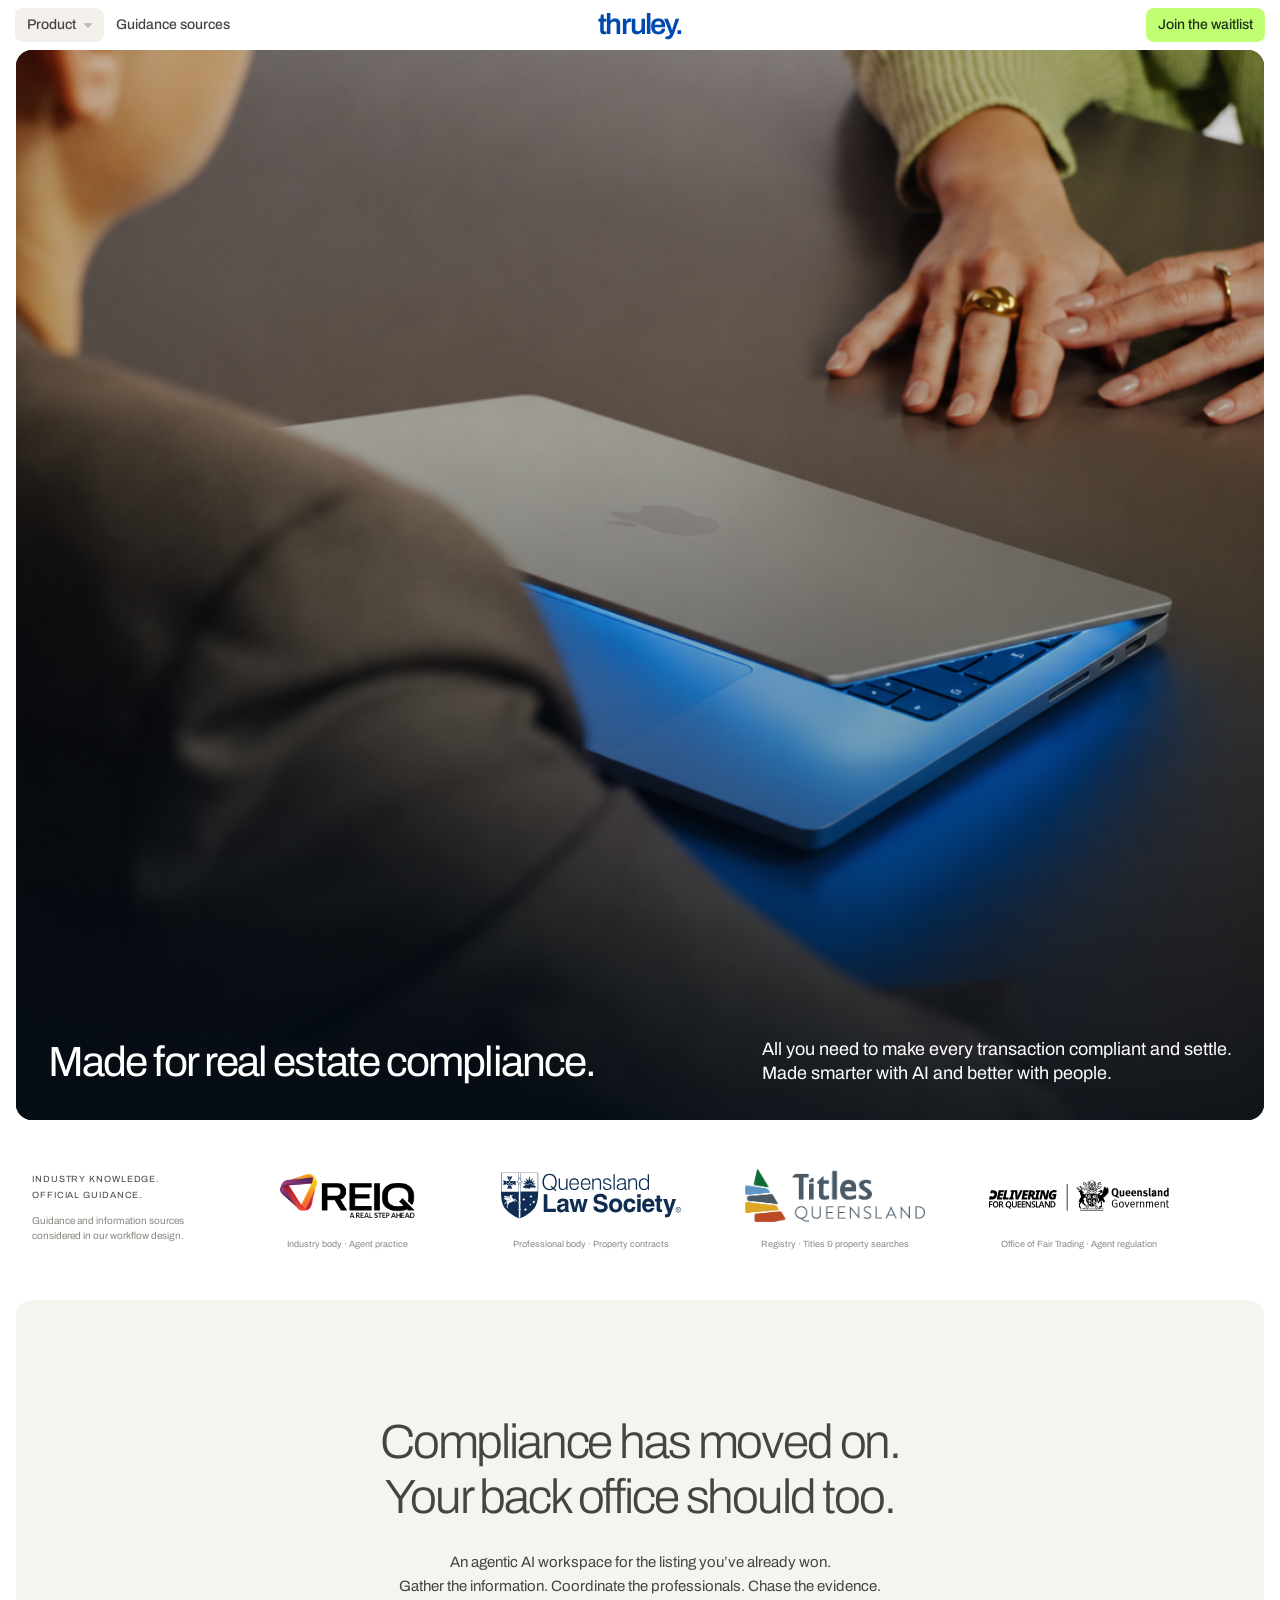
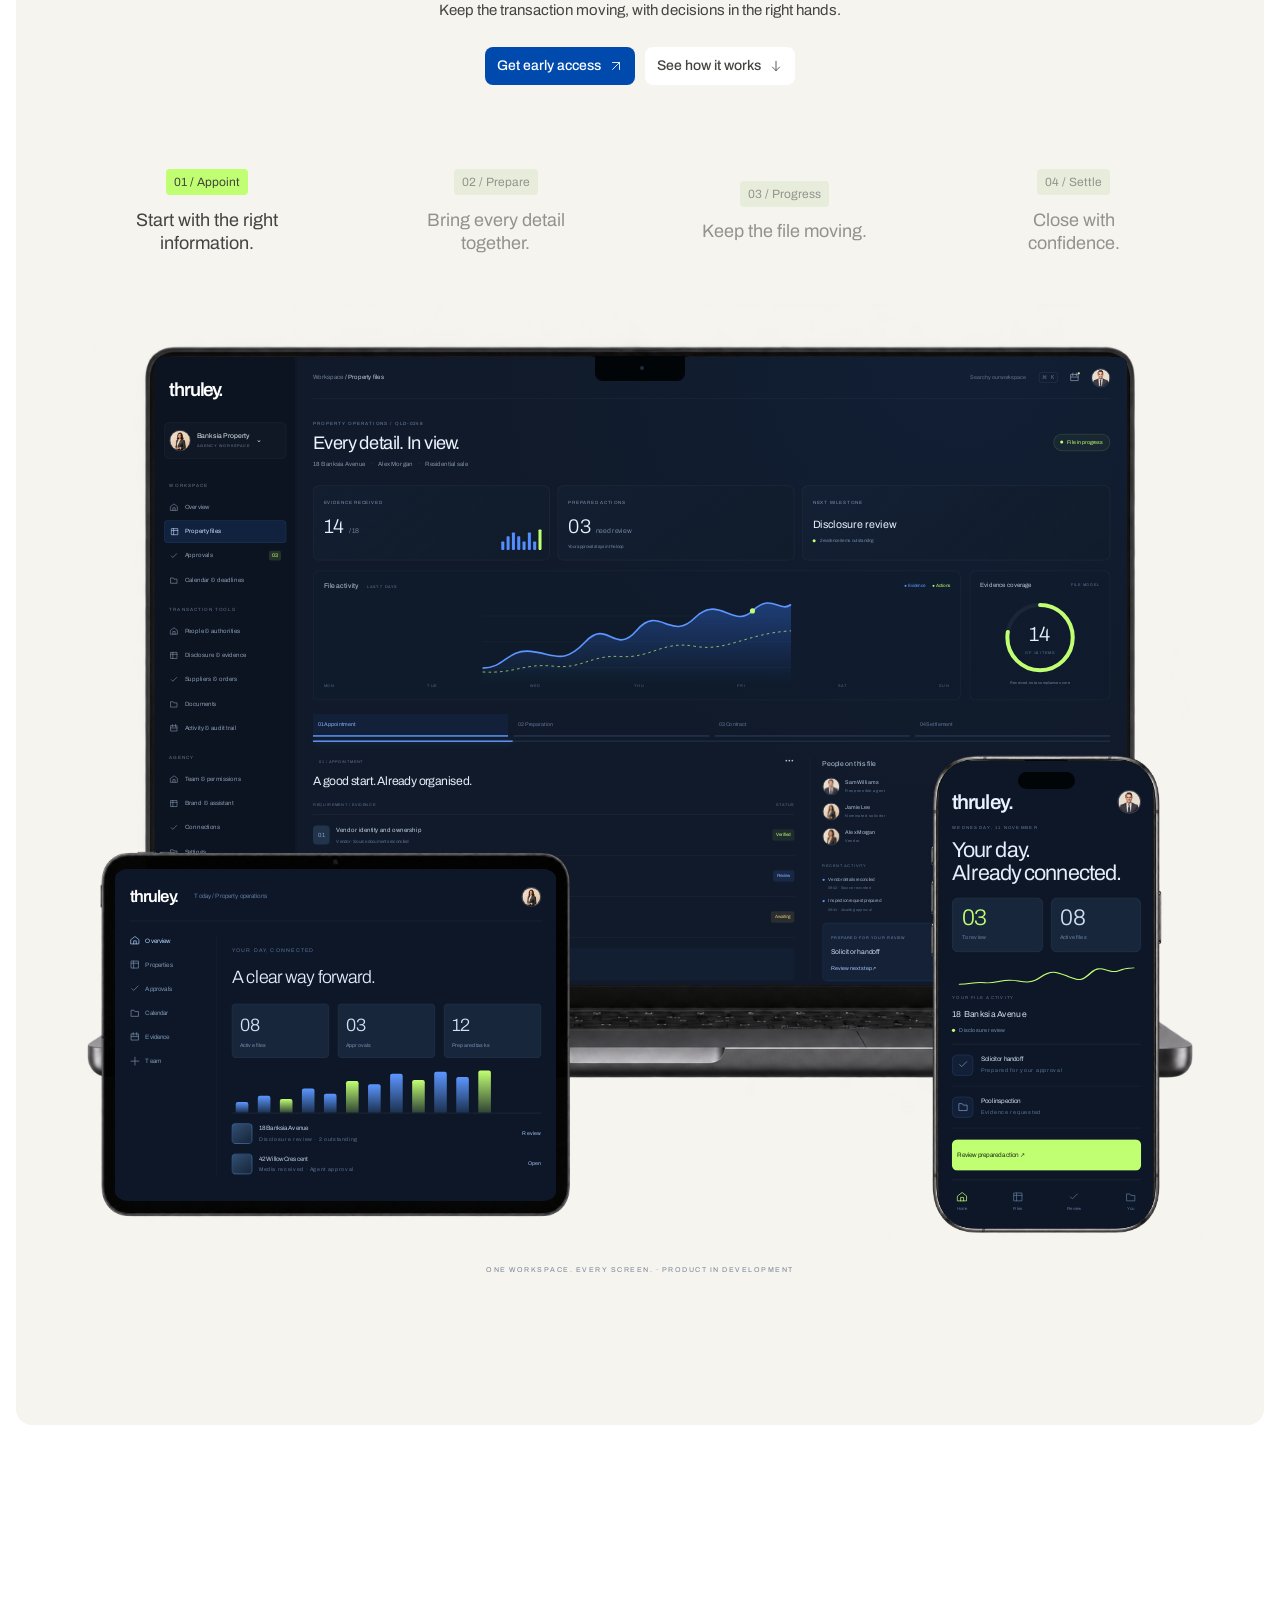
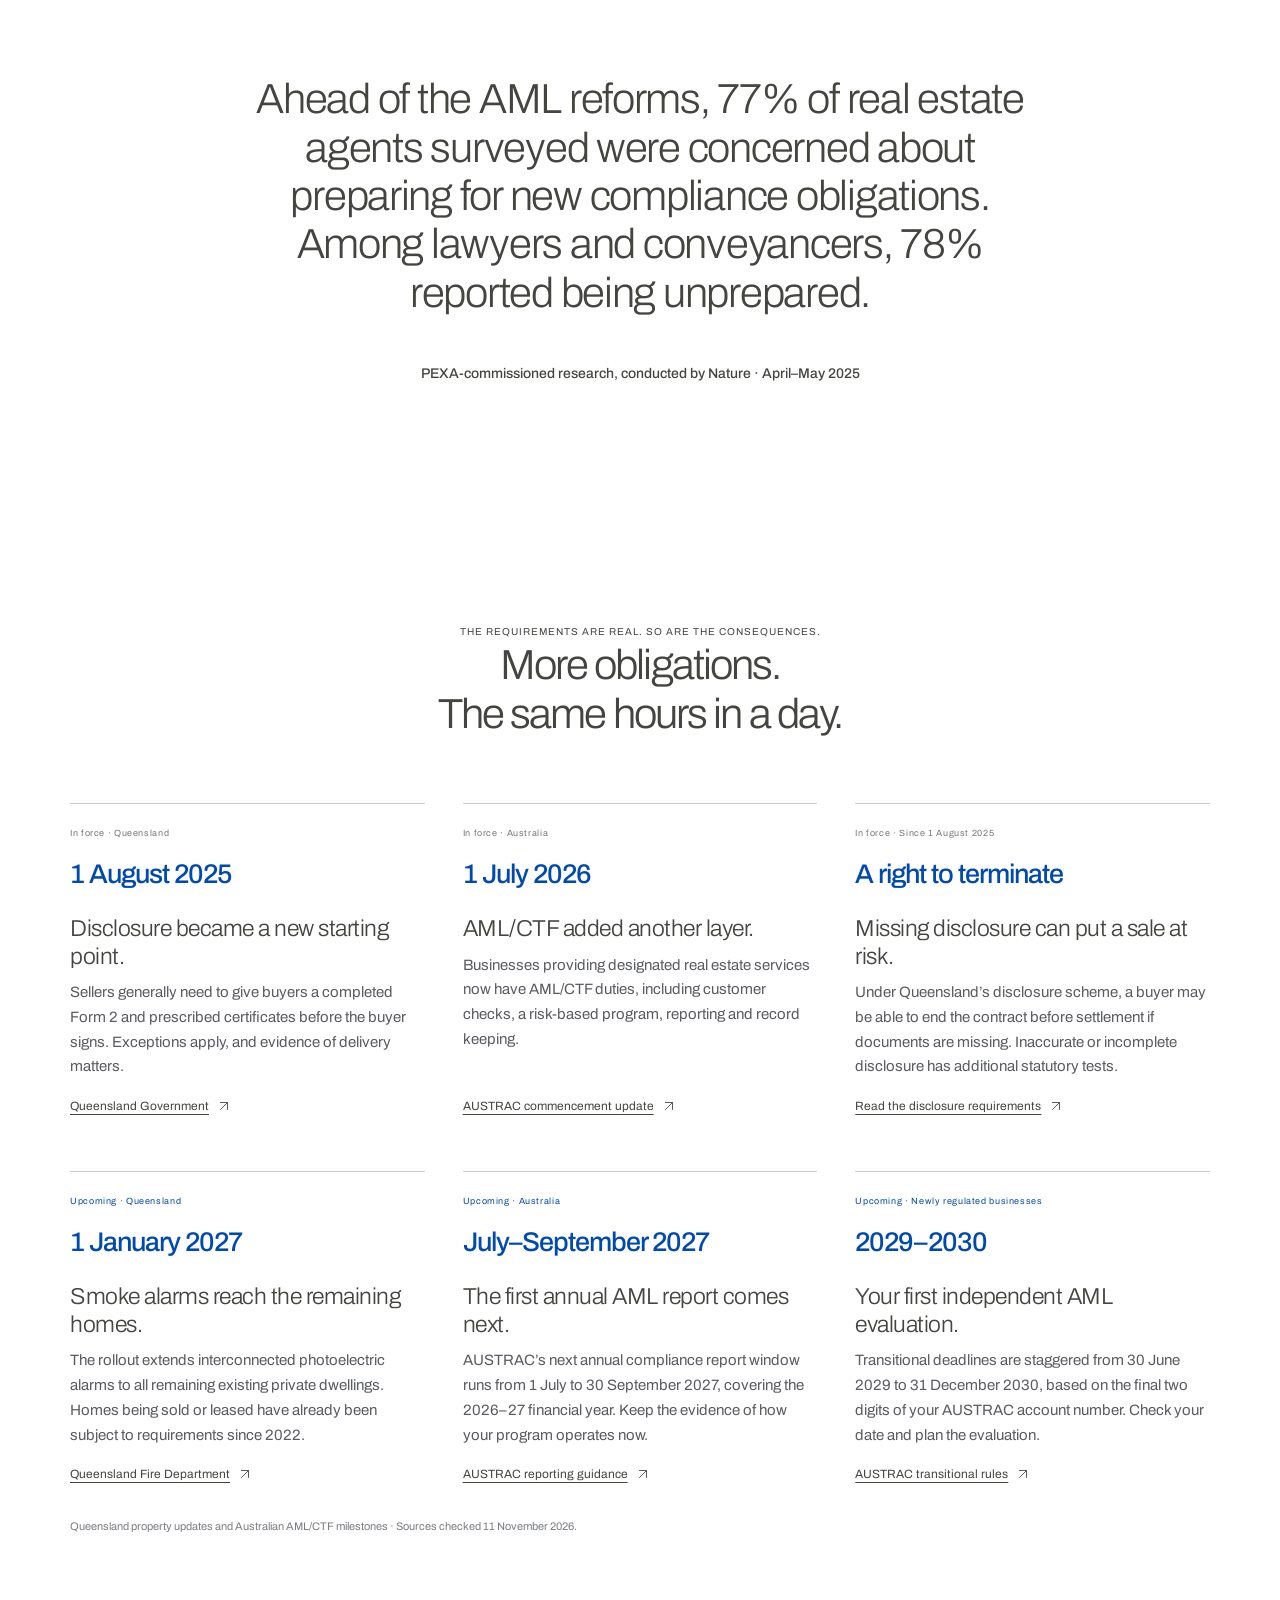
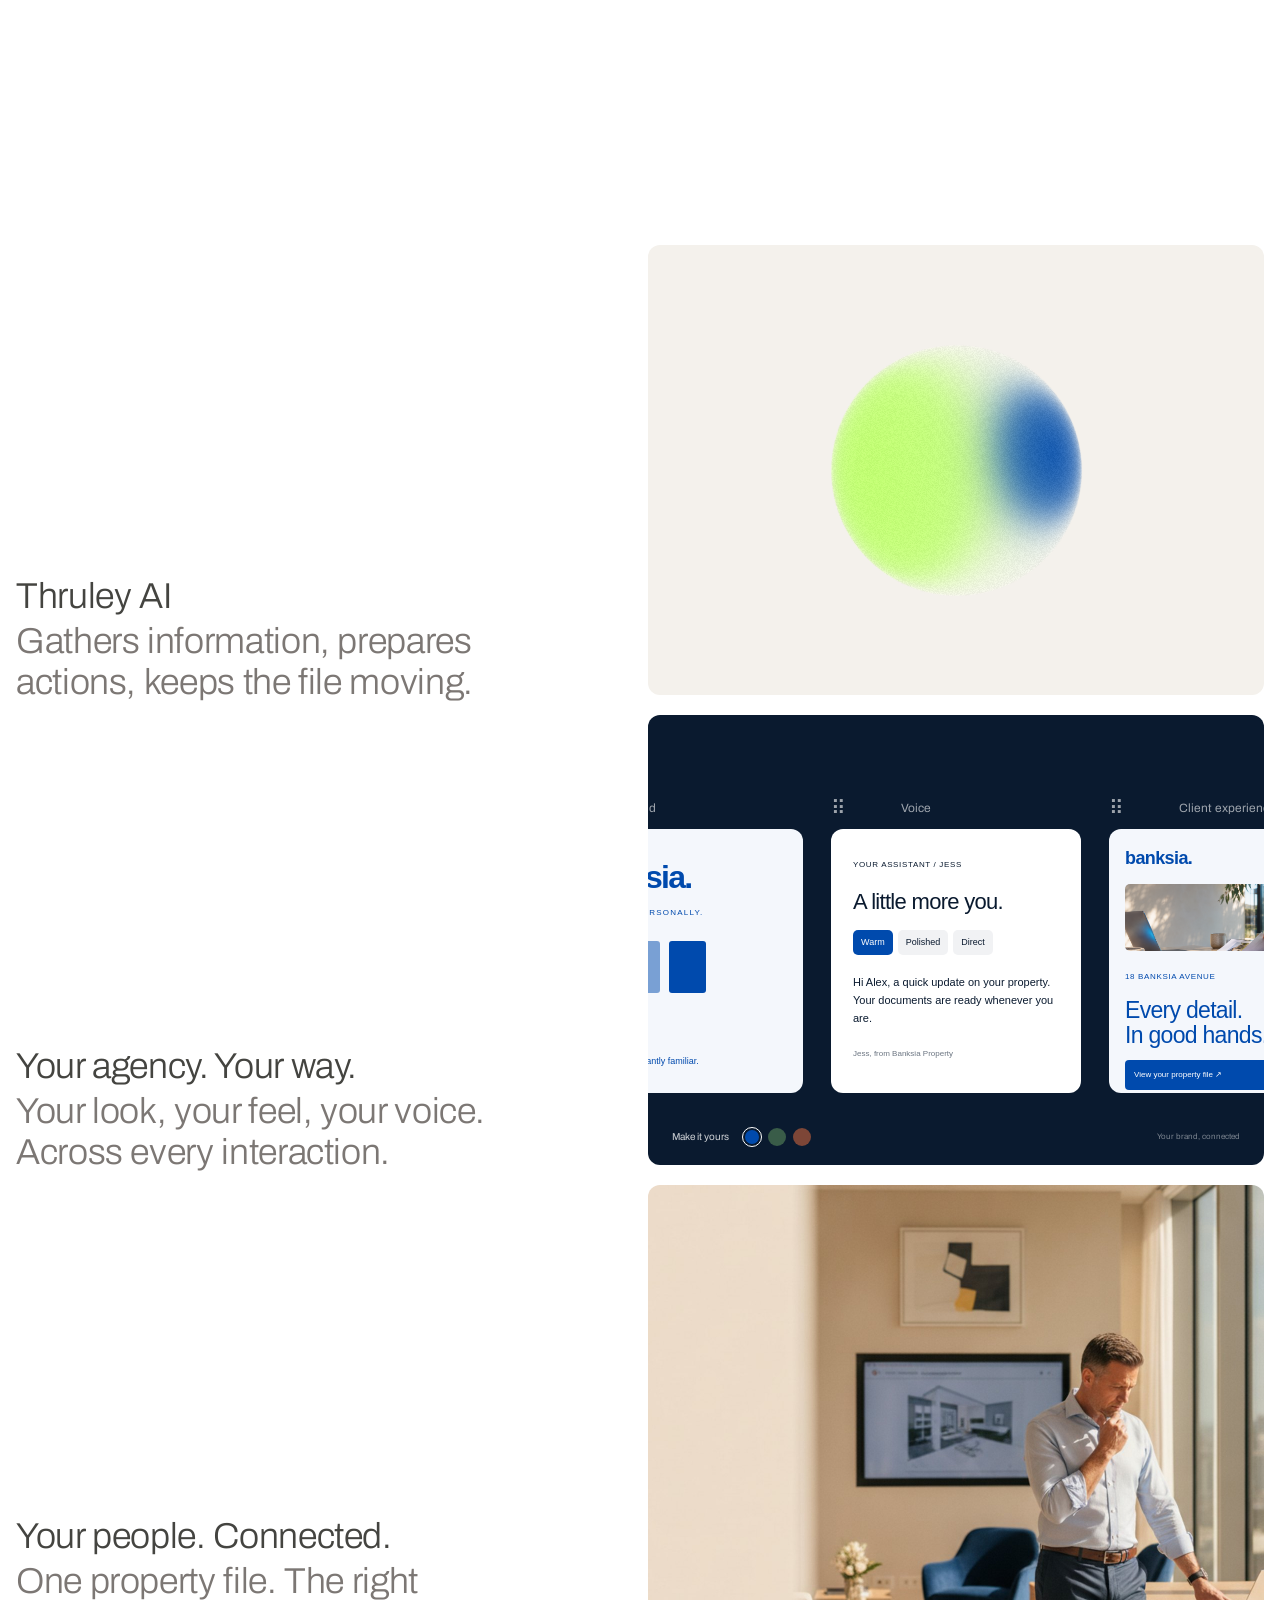
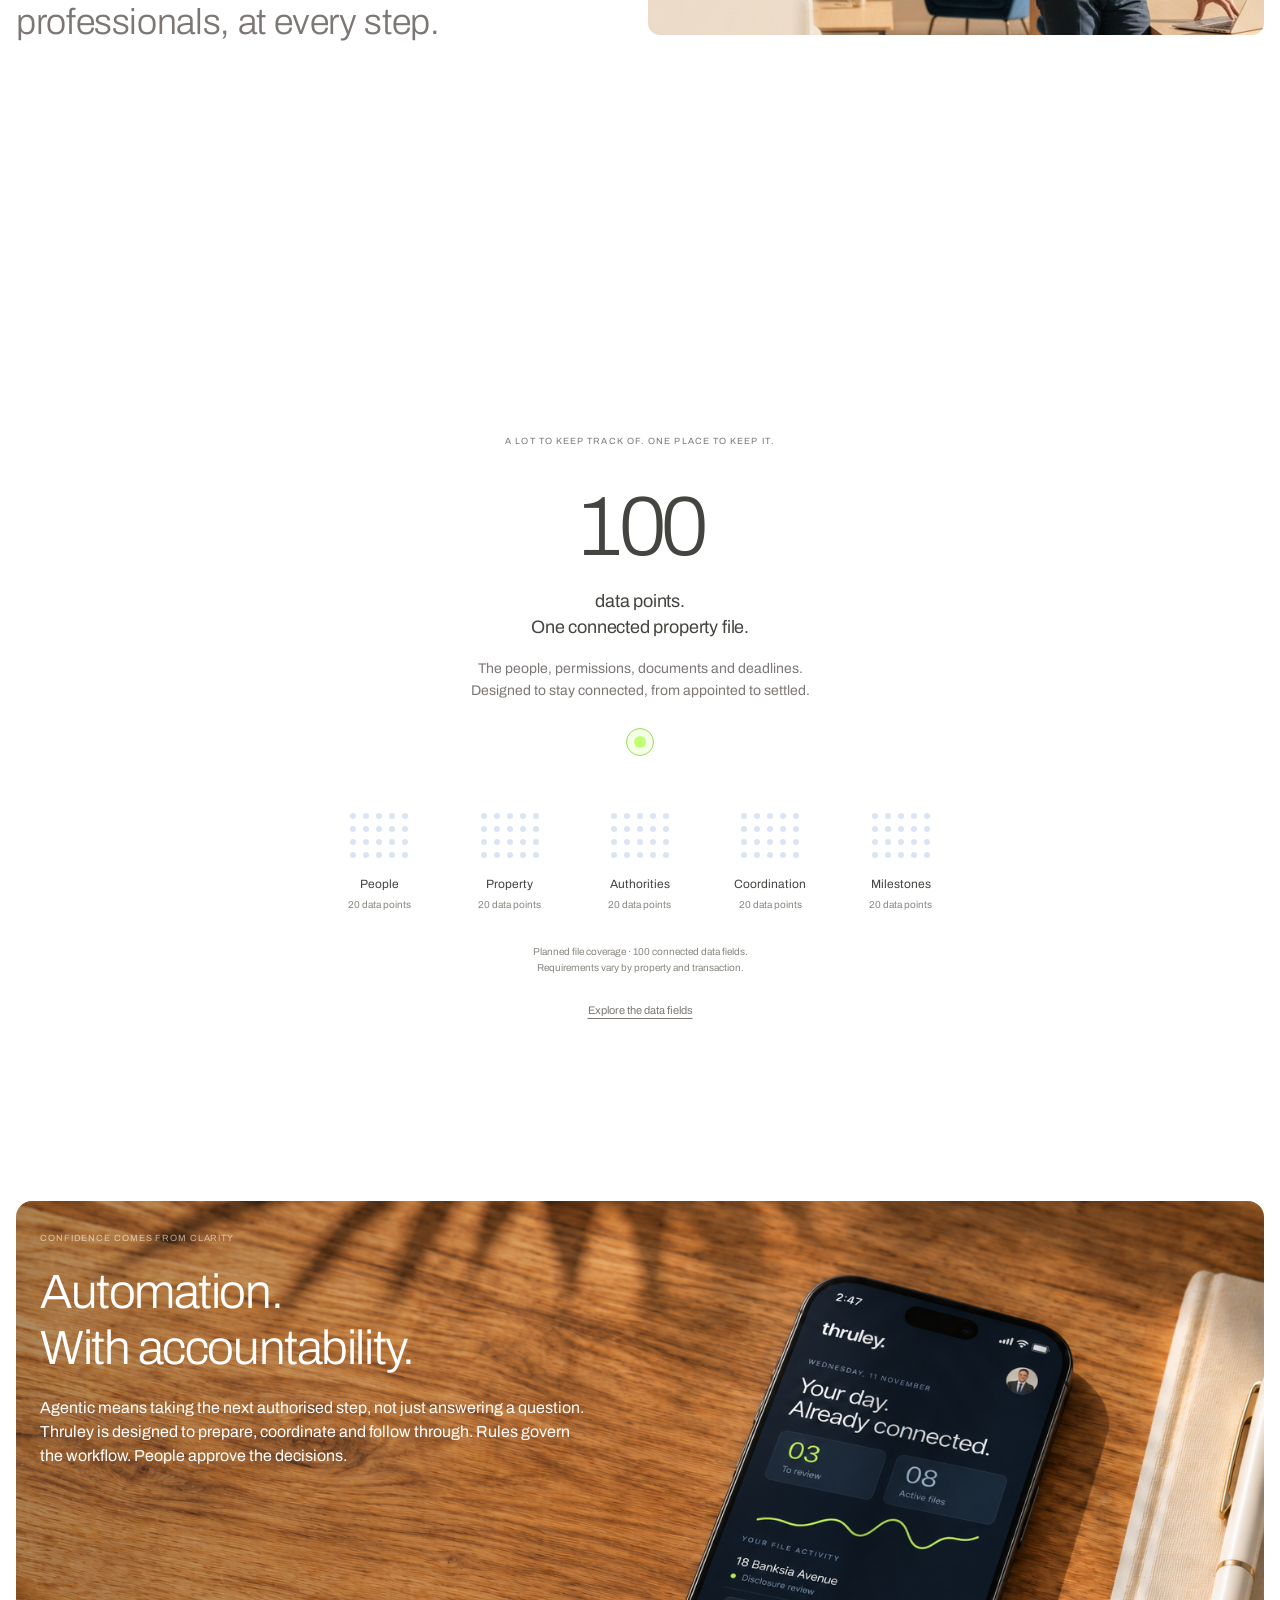
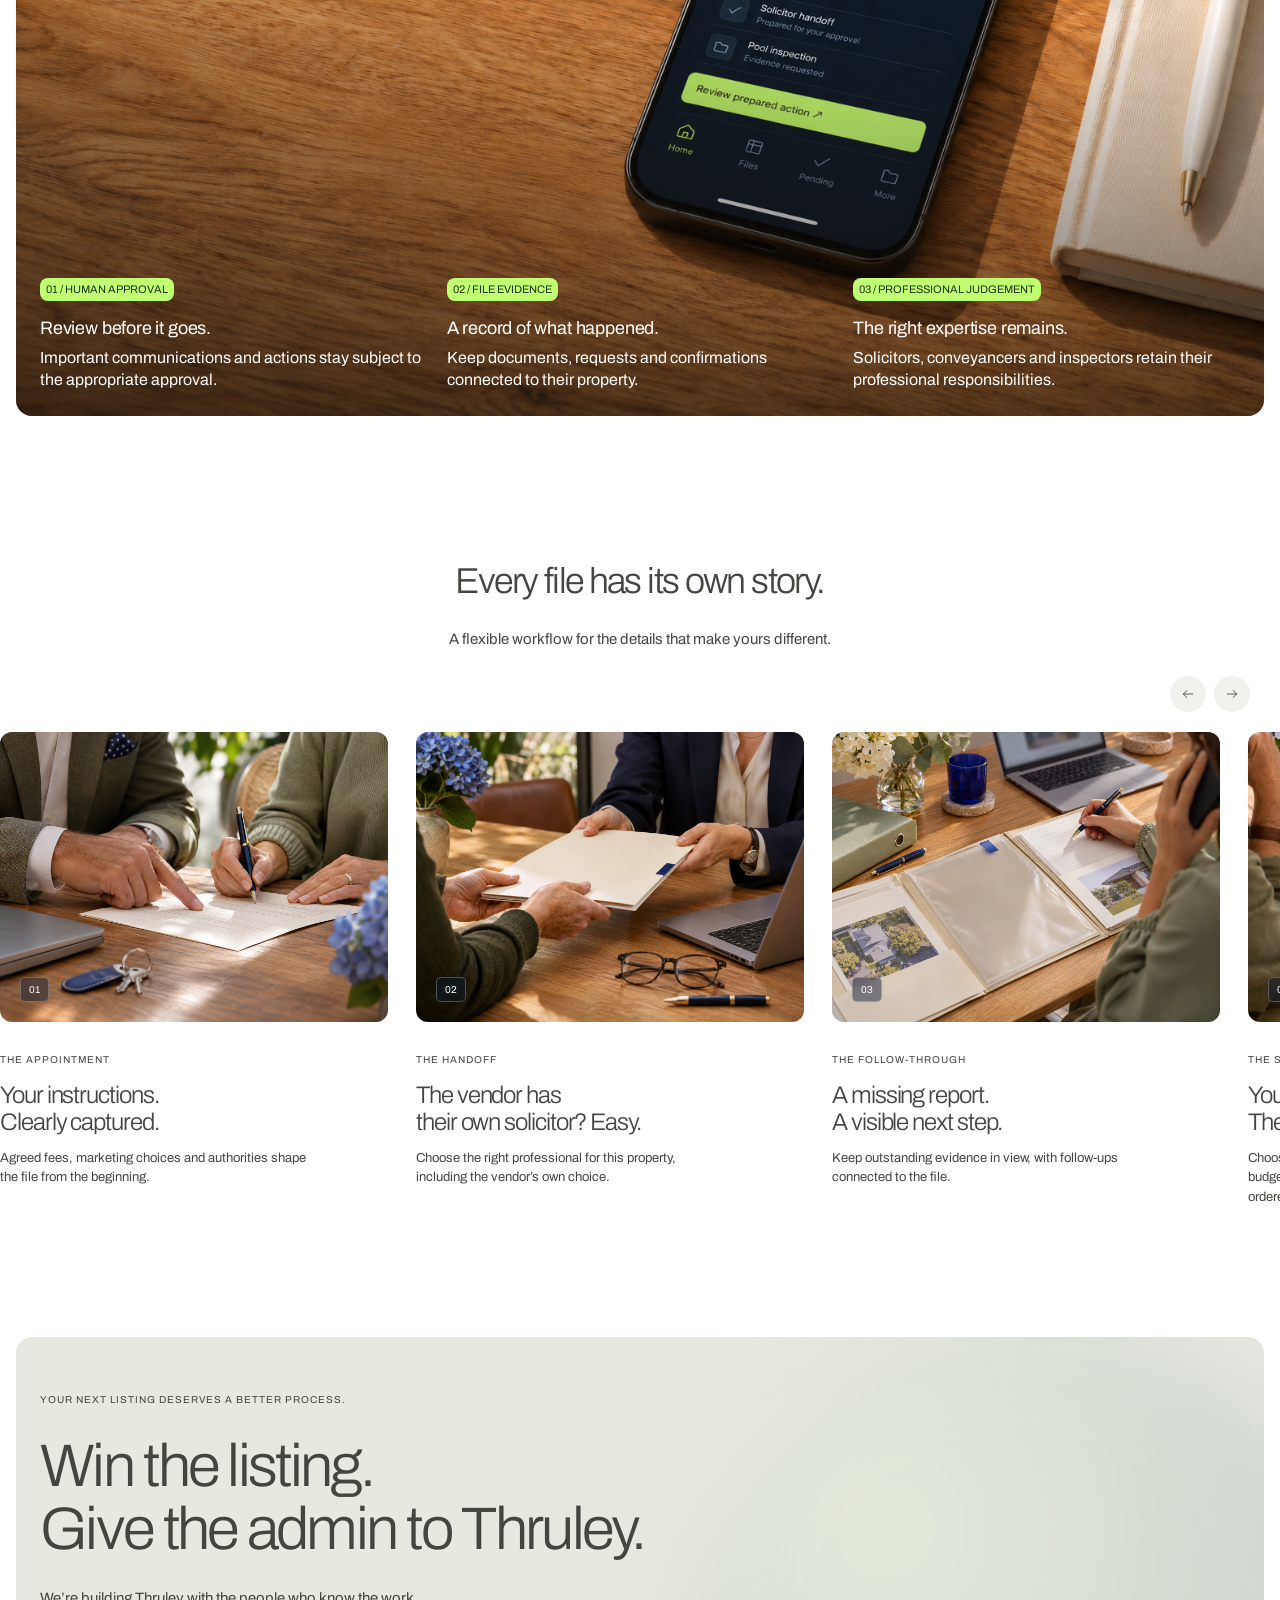
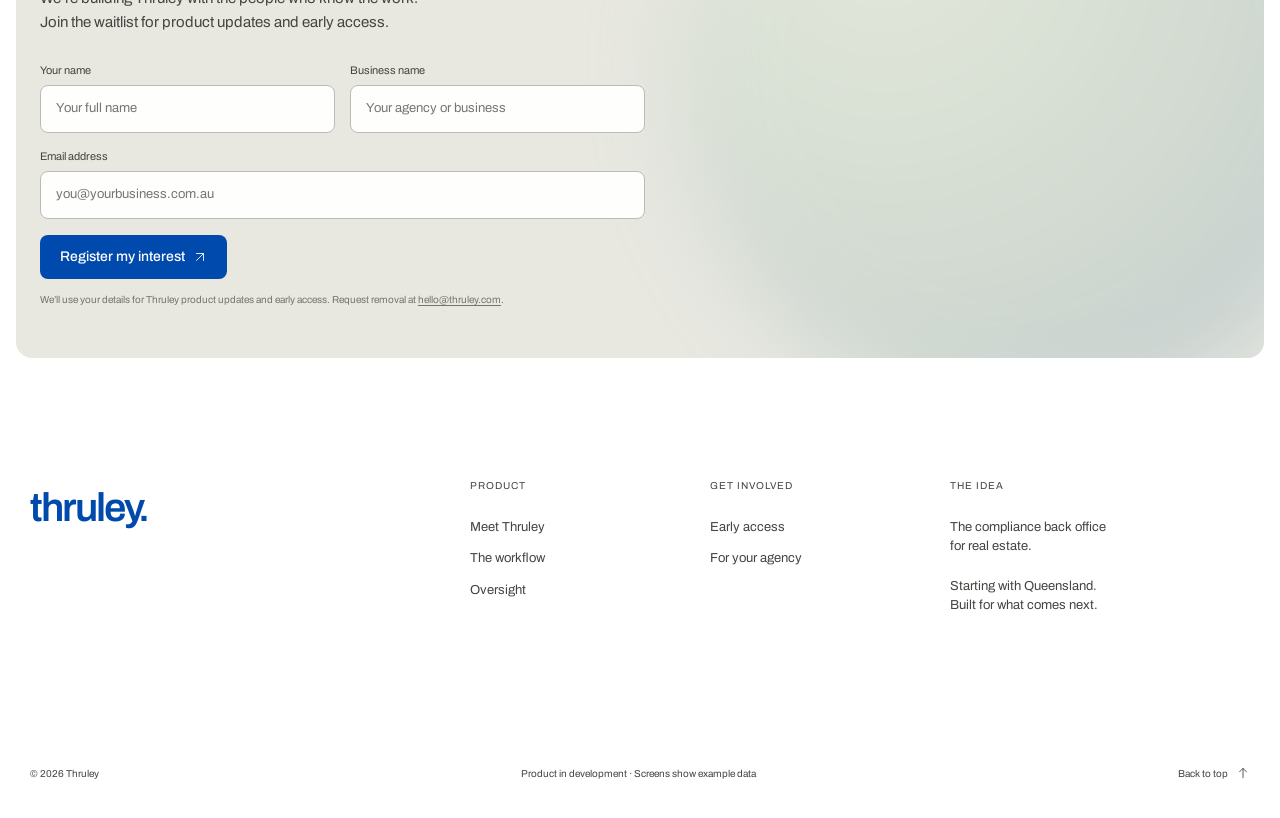
==== commit ff474fb0: "Add Thruley favicon for production" ====
--- a/index.html
+++ b/index.html
@@ -1,4 +1,4 @@
-<!doctype html><html lang="en"><head><meta charset="utf-8"><meta name="viewport" content="width=device-width,initial-scale=1"><title>Thruley | The AI back office for real estate</title><meta name="description" content="Thruley is building the AI back office for real estate. Coordinate property information, evidence, approvals and deadlines, from appointment to settlement. Register your interest."><link rel="canonical" href="https://thruley.com/"><meta property="og:title" content="Thruley — From appointed to settled."><meta property="og:description" content="The AI back office for real estate. Register your interest for product updates and early access."><meta property="og:type" content="website"><meta property="og:url" content="https://thruley.com/"><meta property="og:image" content="https://thruley.com/assets/accountability-desk-v3.png"><meta name="twitter:card" content="summary_large_image"><meta name="theme-color" content="#004aad"><link rel="preconnect" href="https://fonts.googleapis.com"><link href="https://fonts.googleapis.com/css2?family=Archivo:wght@275;300;400;500;600&display=swap" rel="stylesheet"><link rel="stylesheet" href="style.css?v=launch-ready-2"></head><body>
+<!doctype html><html lang="en"><head><meta charset="utf-8"><meta name="viewport" content="width=device-width,initial-scale=1"><title>Thruley | The AI back office for real estate</title><meta name="description" content="Thruley is building the AI back office for real estate. Coordinate property information, evidence, approvals and deadlines, from appointment to settlement. Register your interest."><link rel="canonical" href="https://thruley.com/"><meta property="og:title" content="Thruley — From appointed to settled."><meta property="og:description" content="The AI back office for real estate. Register your interest for product updates and early access."><meta property="og:type" content="website"><meta property="og:url" content="https://thruley.com/"><meta property="og:image" content="https://thruley.com/assets/accountability-desk-v3.png"><meta name="twitter:card" content="summary_large_image"><meta name="theme-color" content="#004aad"><link rel="icon" type="image/svg+xml" href="assets/favicon.svg"><link rel="preconnect" href="https://fonts.googleapis.com"><link href="https://fonts.googleapis.com/css2?family=Archivo:wght@275;300;400;500;600&display=swap" rel="stylesheet"><link rel="stylesheet" href="style.css?v=launch-ready-2"></head><body>
 <header><div class="navleft"><button id="menu" aria-expanded="false" aria-controls="navigation">Product <svg class="ui-caret" width="8" height="7" viewBox="0 0 8 7" aria-hidden="true" focusable="false"><path d="M.8 2h6.4a.8.8 0 0 1 .57 1.37l-3.2 3.2a.8.8 0 0 1-1.14 0l-3.2-3.2A.8.8 0 0 1 .8 2Z" fill="currentColor"/></svg></button><a href="#official-sources">Guidance sources</a></div><a class="logo" href="#">thruley<span>.</span></a><a class="pill lime" href="#waitlist">Join the waitlist</a></header>
 <nav id="navigation" hidden><div><small>ONE FILE. EVERY NEXT STEP.</small><a href="#product">Meet Thruley <span><svg class="ui-arrow" width="14" height="14" viewBox="0 0 24 24" fill="none" stroke="currentColor" stroke-width="1.5" stroke-linecap="round" stroke-linejoin="round" aria-hidden="true" focusable="false"><path d="M6 18 18 6M6 6h12v12"/></svg></span></a><a href="#handoffs">The workflow <span><svg class="ui-arrow" width="14" height="14" viewBox="0 0 24 24" fill="none" stroke="currentColor" stroke-width="1.5" stroke-linecap="round" stroke-linejoin="round" aria-hidden="true" focusable="false"><path d="M6 18 18 6M6 6h12v12"/></svg></span></a><a href="#oversight">Built for oversight <span><svg class="ui-arrow" width="14" height="14" viewBox="0 0 24 24" fill="none" stroke="currentColor" stroke-width="1.5" stroke-linecap="round" stroke-linejoin="round" aria-hidden="true" focusable="false"><path d="M6 18 18 6M6 6h12v12"/></svg></span></a></div><p>Your CRM helps you win the listing.<br>Thruley takes care of what comes next.</p></nav>
 <div class="nav-island" aria-label="Quick navigation"><button class="island-menu" aria-expanded="false" aria-controls="navigation">Menu <svg class="ui-caret" width="8" height="7" viewBox="0 0 8 7" aria-hidden="true" focusable="false"><path d="M.8 2h6.4a.8.8 0 0 1 .57 1.37l-3.2 3.2a.8.8 0 0 1-1.14 0l-3.2-3.2A.8.8 0 0 1 .8 2Z" fill="currentColor"/></svg></button><a class="island-brand" href="#" aria-label="Thruley home"><span class="island-thinking" aria-hidden="true"><thruley-sphere data-start="16.41" data-config='{"v": 1, "loop": 18.866666666666667, "cycles": {"orbitTurns": 6, "driftCycles": 2}, "colors": ["#004AAD", "#C1FF72"], "base": "#F7F5F0", "bg": "#F4F1EC", "transparent": true, "orbitRadius": 1, "blobSize": 0.5, "wobble": 0.48, "tilt": 1.14, "tiltY": -0.96, "spread": 1, "colorSpread": 0.64, "baseAmount": 0.1, "intensity": 2, "size": 0.56, "edgeSoft": 0.012, "core": 0, "rim": 1.5, "rimPower": 3.49, "haze": 0, "grain": 0.05, "glow": 0, "bend": 0.35}' aria-hidden="true"></thruley-sphere></span><span class="island-t" aria-hidden="true">t</span><span class="island-dot" aria-hidden="true">.</span></a><a class="pill lime" href="#waitlist">Join the waitlist</a></div><main><section class="hero"><div class="hero-art"><img src="assets/hero-blue.png" alt="Blue light emerging from a laptop during a conversation at a desk" fetchpriority="high"></div><div class="hero-light" aria-hidden="true"></div><div class="hero-copy"><h1>Made for real estate compliance.</h1><p><span>All you need to make every transaction compliant and settle.</span><br><span>Made smarter with AI and better with people.</span></p></div></section>
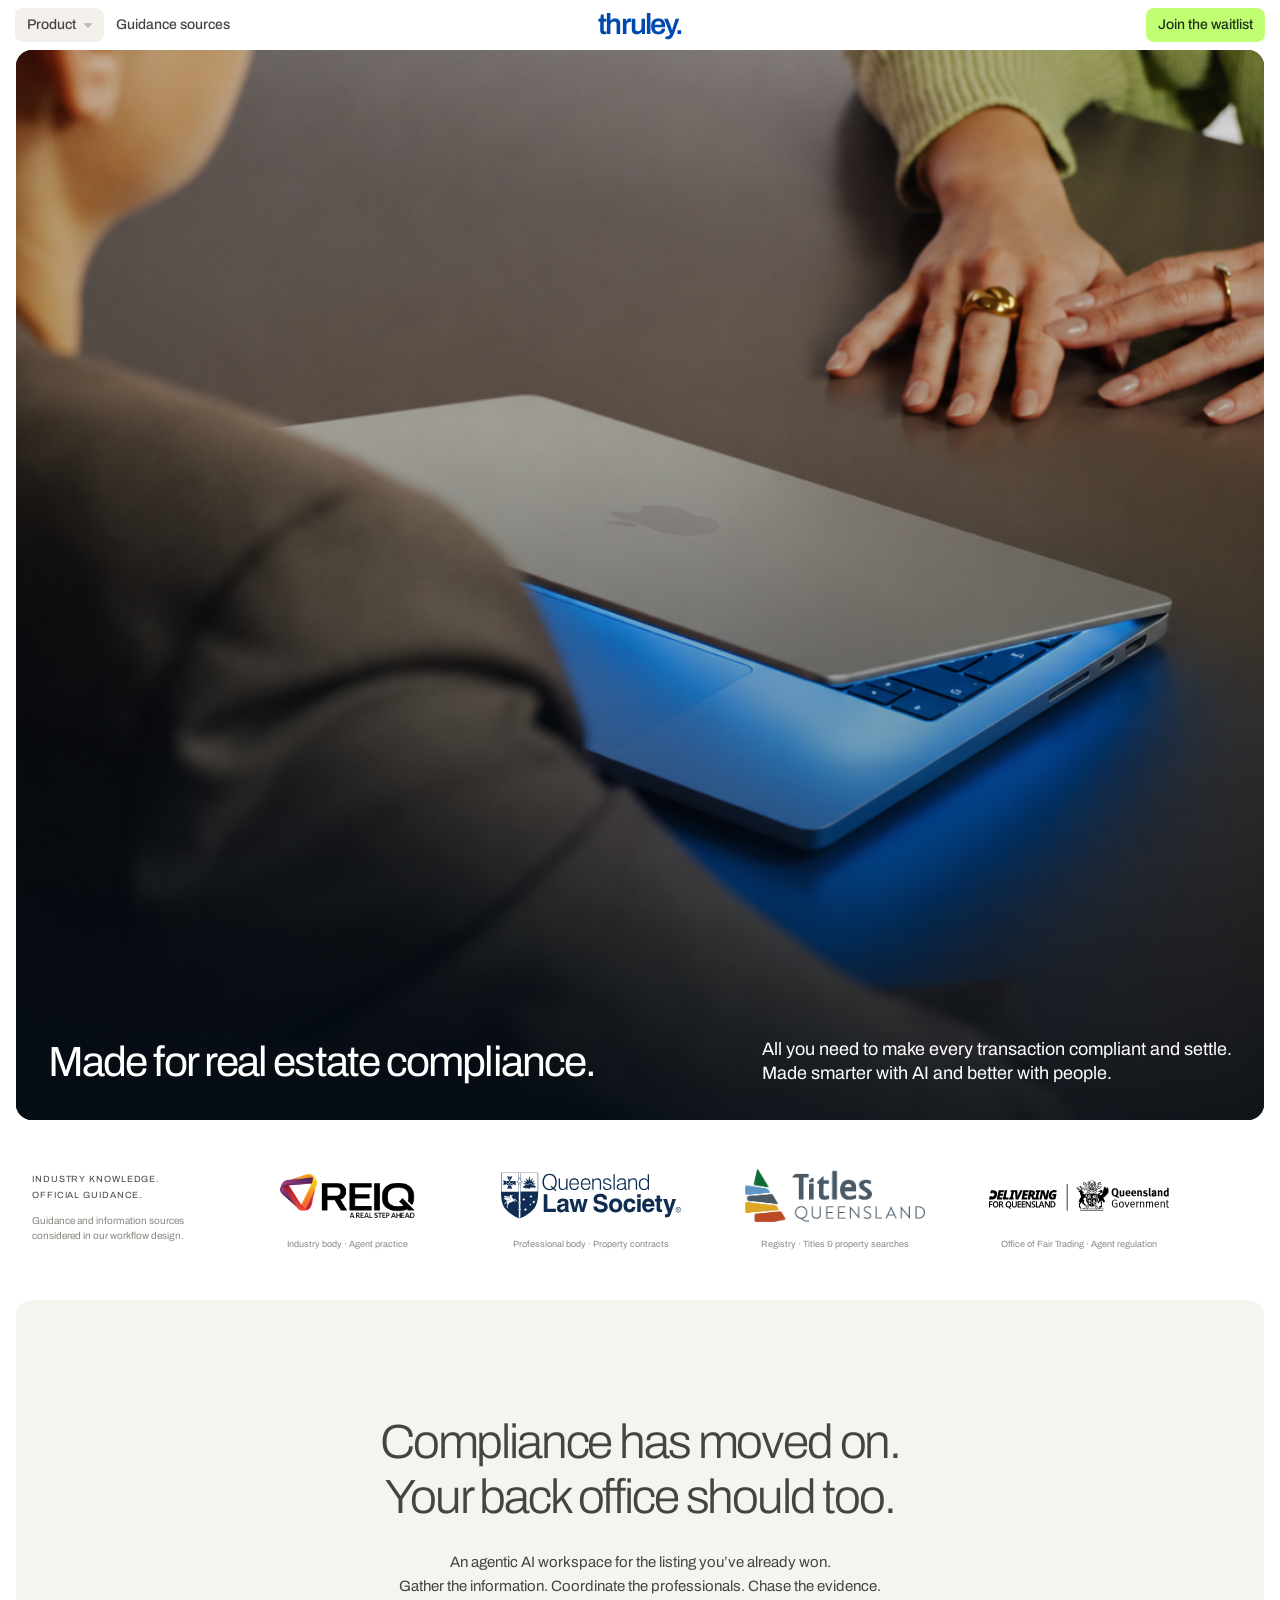
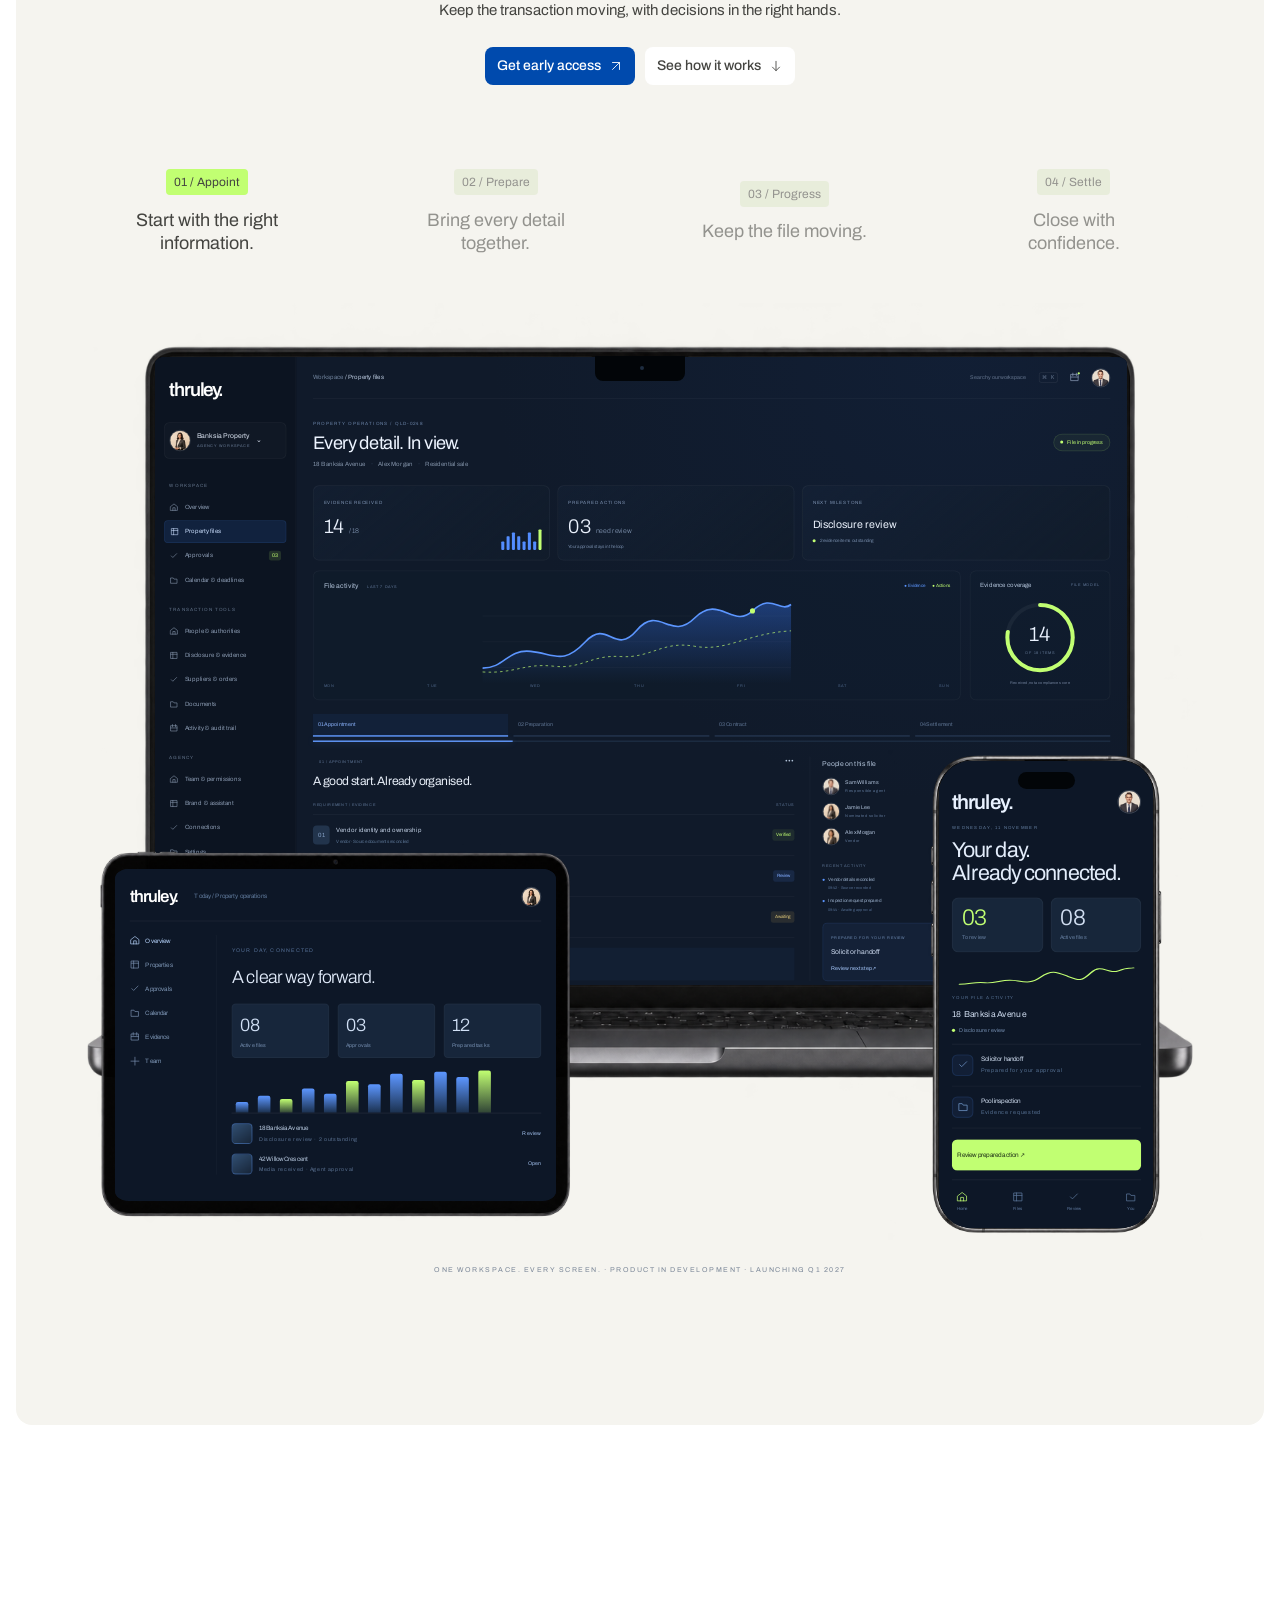
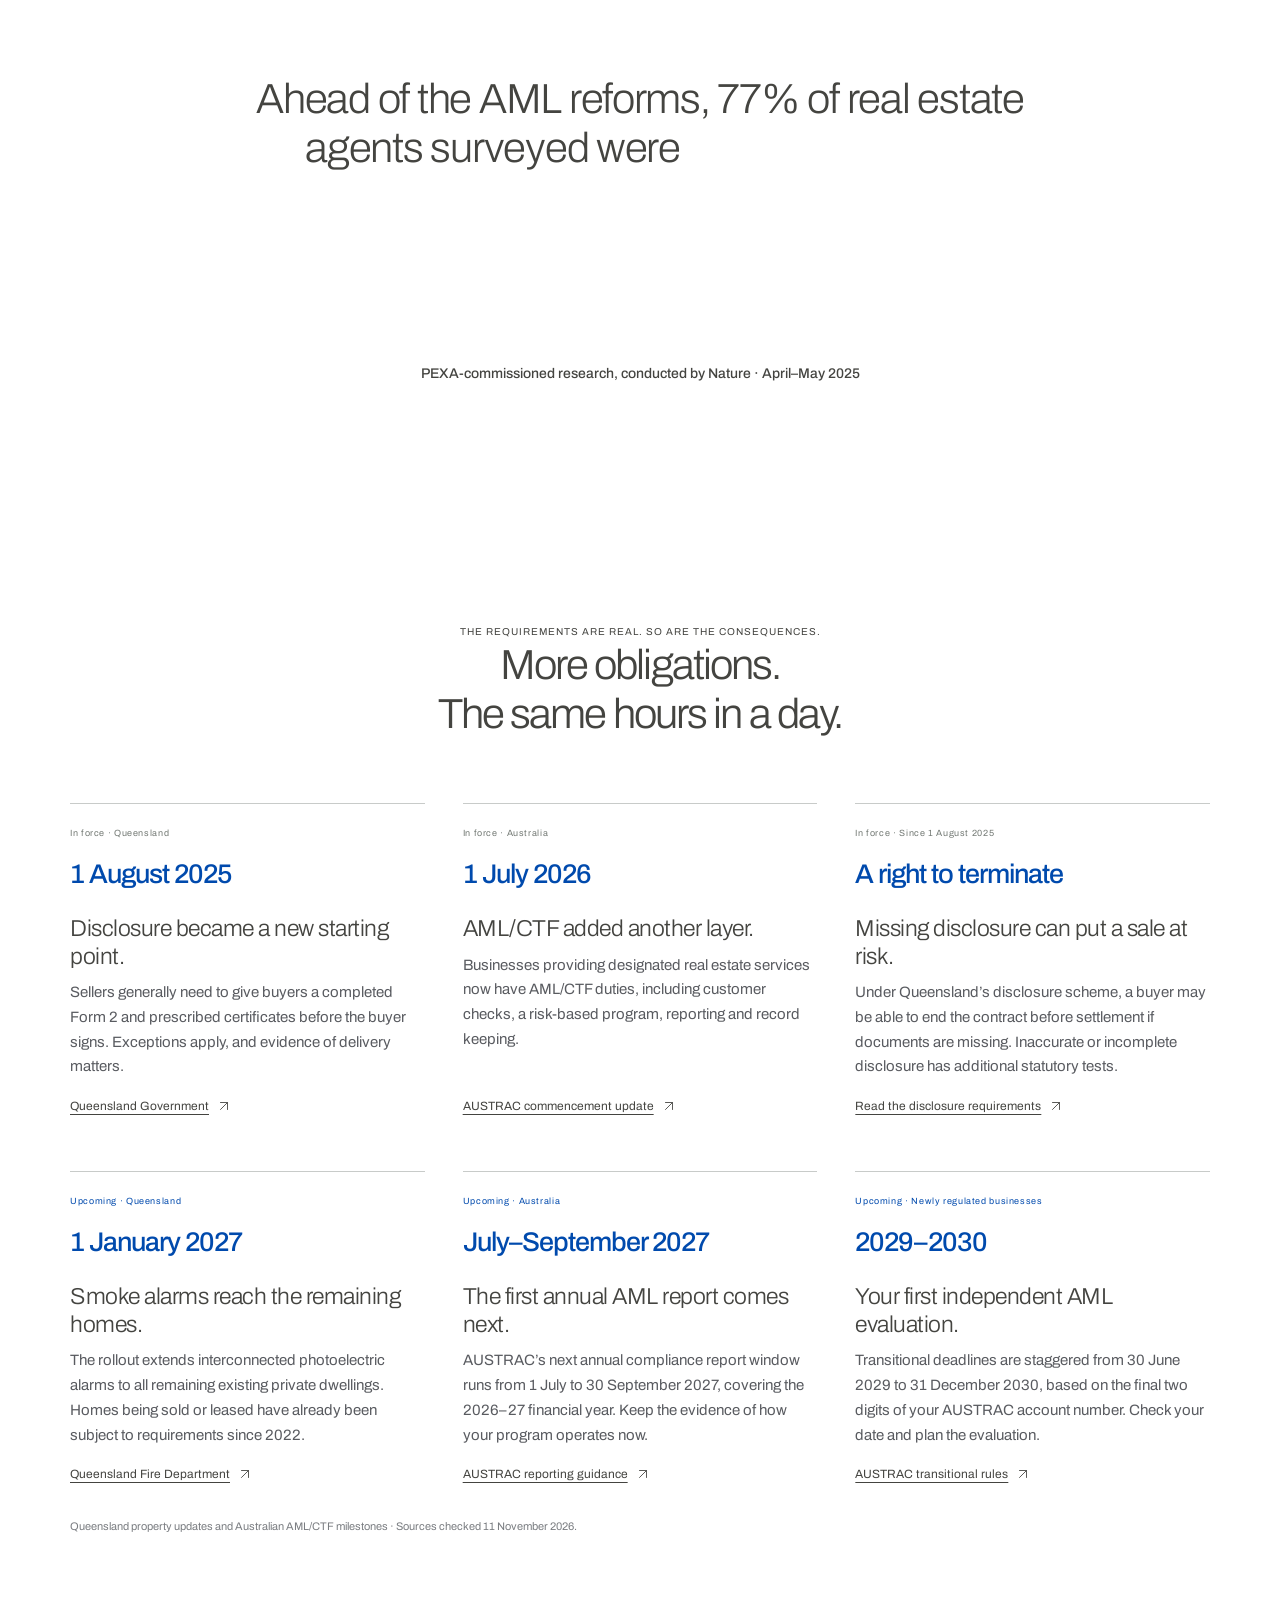
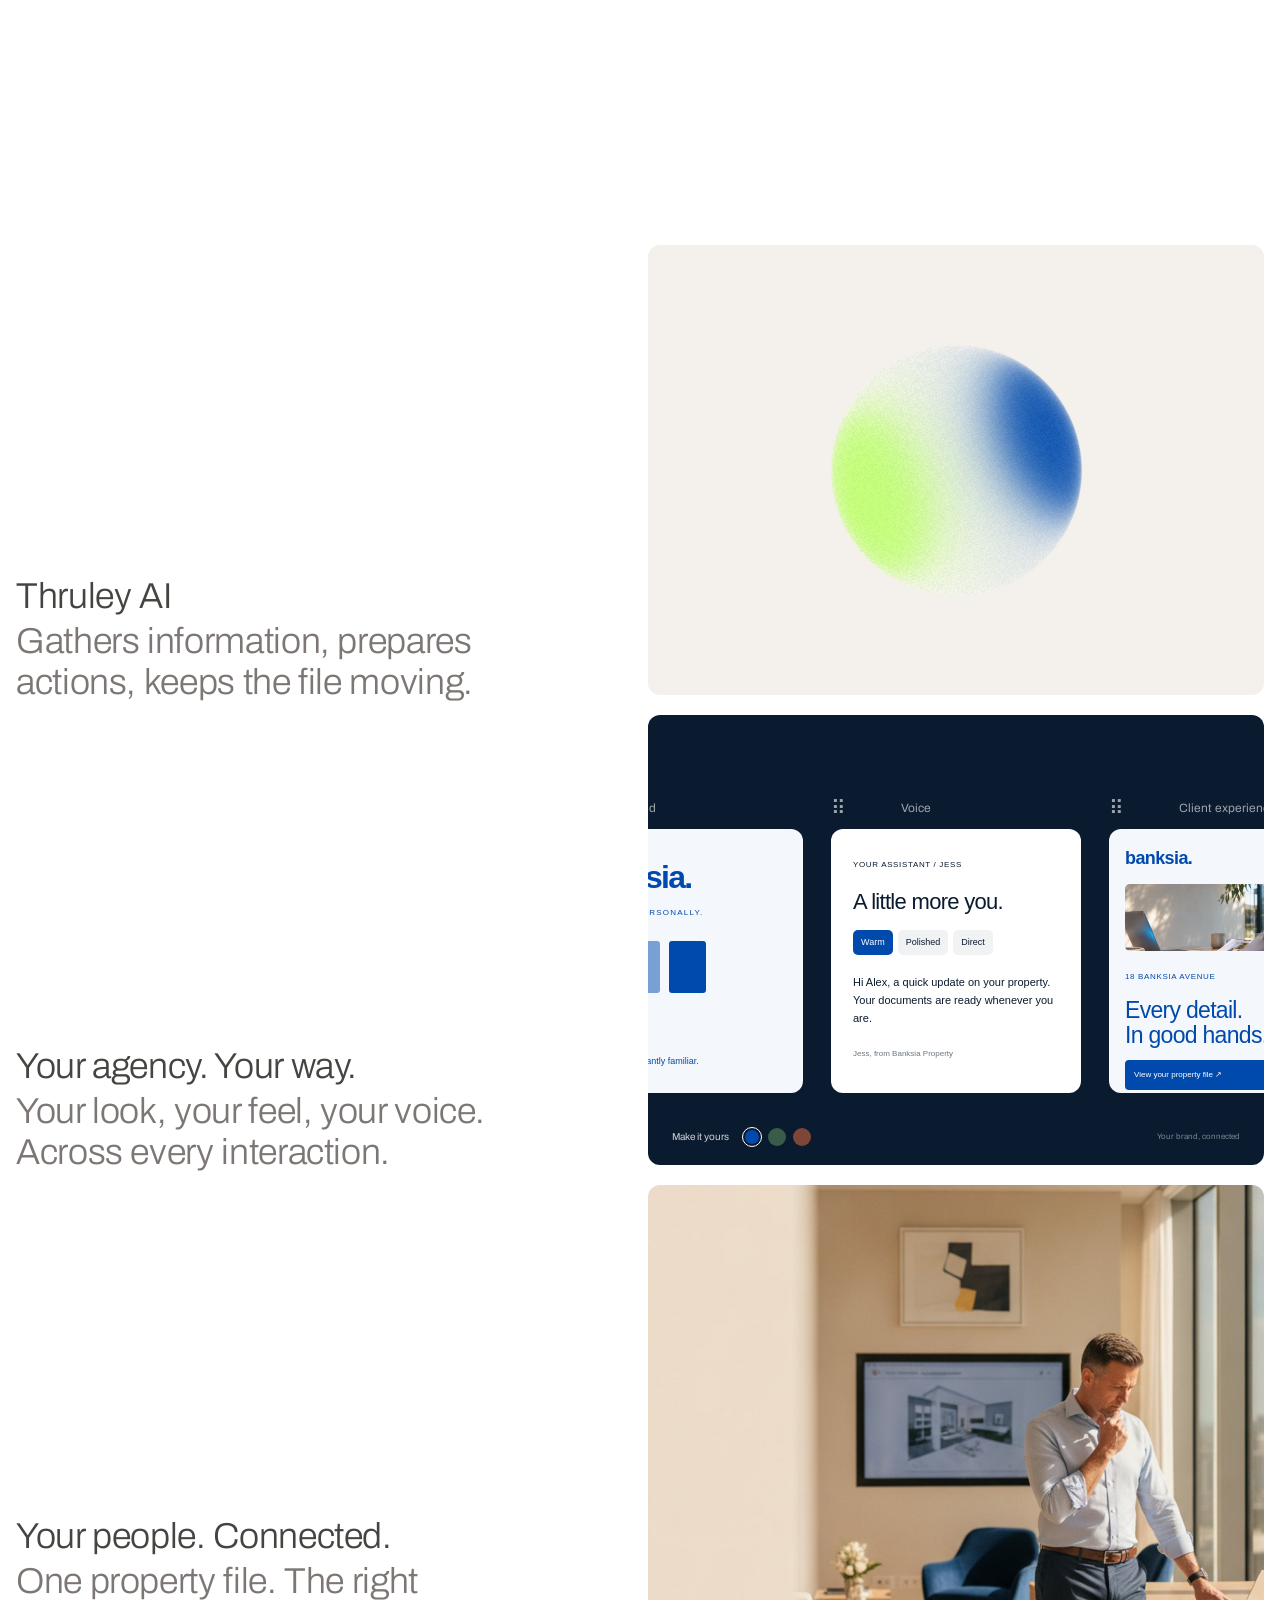
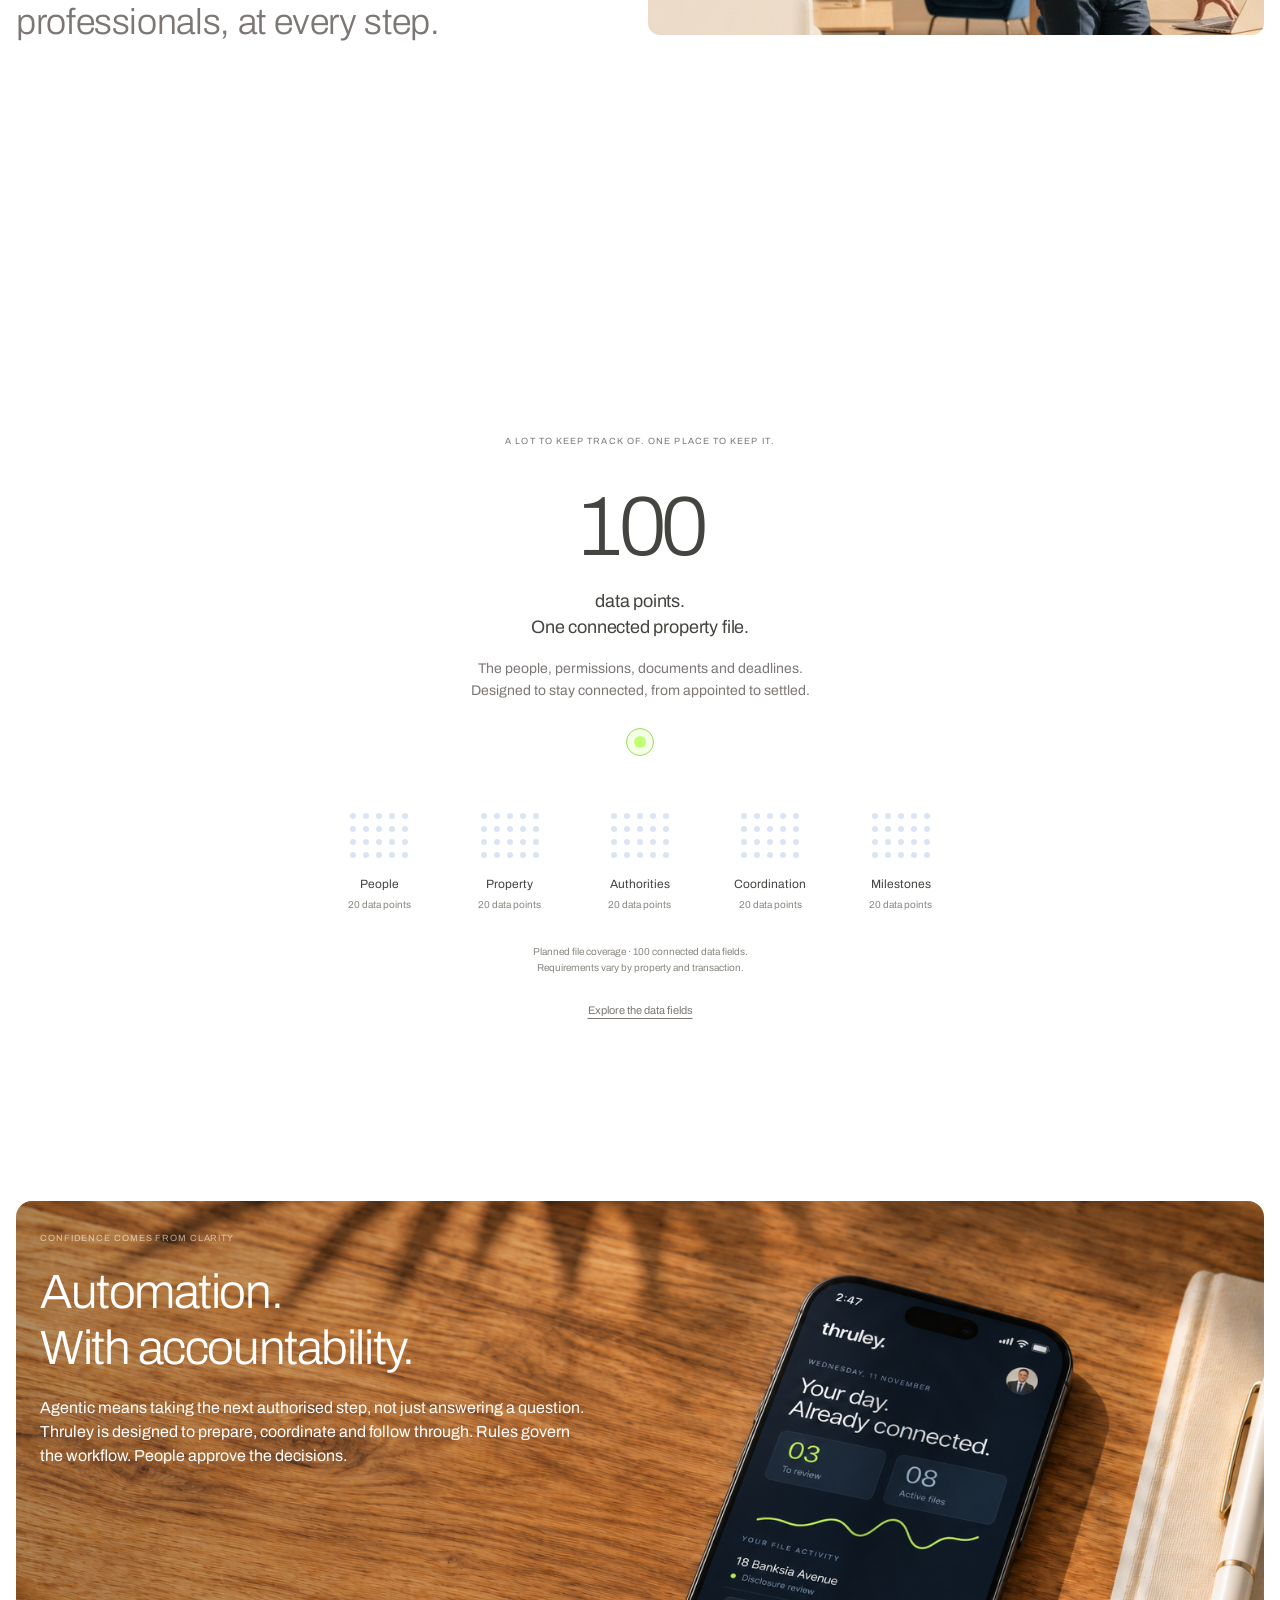
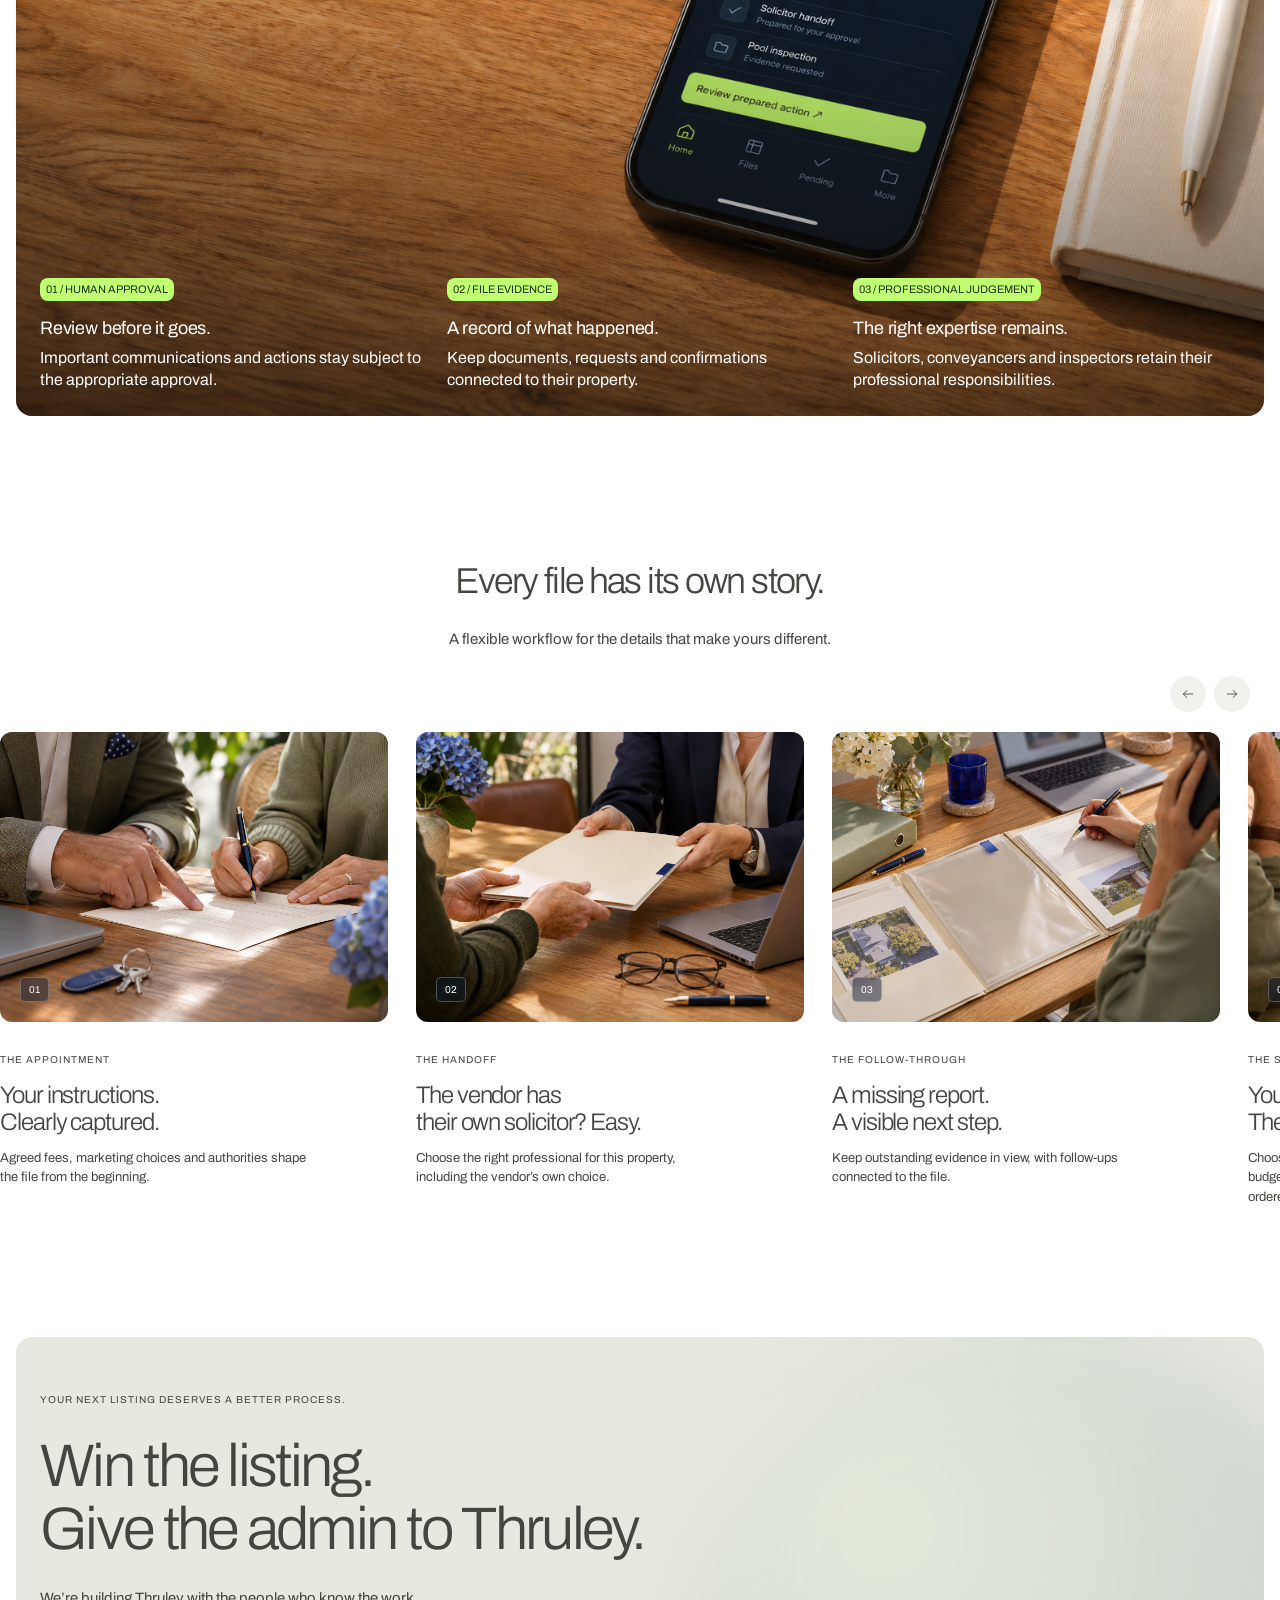
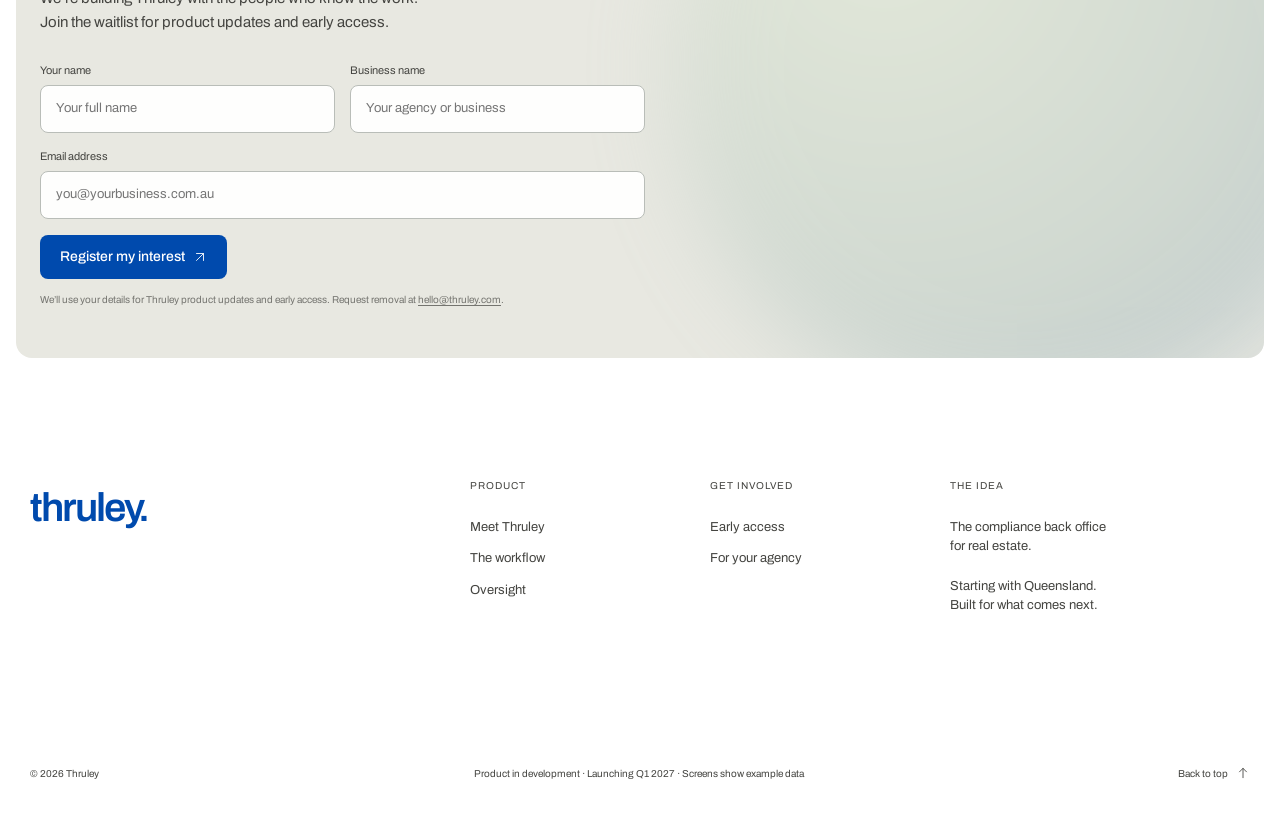
==== commit 8a8d0631: "Add Q1 2027 launch timing to development notices" ====
--- a/index.html
+++ b/index.html
@@ -4,7 +4,7 @@
 <div class="nav-island" aria-label="Quick navigation"><button class="island-menu" aria-expanded="false" aria-controls="navigation">Menu <svg class="ui-caret" width="8" height="7" viewBox="0 0 8 7" aria-hidden="true" focusable="false"><path d="M.8 2h6.4a.8.8 0 0 1 .57 1.37l-3.2 3.2a.8.8 0 0 1-1.14 0l-3.2-3.2A.8.8 0 0 1 .8 2Z" fill="currentColor"/></svg></button><a class="island-brand" href="#" aria-label="Thruley home"><span class="island-thinking" aria-hidden="true"><thruley-sphere data-start="16.41" data-config='{"v": 1, "loop": 18.866666666666667, "cycles": {"orbitTurns": 6, "driftCycles": 2}, "colors": ["#004AAD", "#C1FF72"], "base": "#F7F5F0", "bg": "#F4F1EC", "transparent": true, "orbitRadius": 1, "blobSize": 0.5, "wobble": 0.48, "tilt": 1.14, "tiltY": -0.96, "spread": 1, "colorSpread": 0.64, "baseAmount": 0.1, "intensity": 2, "size": 0.56, "edgeSoft": 0.012, "core": 0, "rim": 1.5, "rimPower": 3.49, "haze": 0, "grain": 0.05, "glow": 0, "bend": 0.35}' aria-hidden="true"></thruley-sphere></span><span class="island-t" aria-hidden="true">t</span><span class="island-dot" aria-hidden="true">.</span></a><a class="pill lime" href="#waitlist">Join the waitlist</a></div><main><section class="hero"><div class="hero-art"><img src="assets/hero-blue.png" alt="Blue light emerging from a laptop during a conversation at a desk" fetchpriority="high"></div><div class="hero-light" aria-hidden="true"></div><div class="hero-copy"><h1>Made for real estate compliance.</h1><p><span>All you need to make every transaction compliant and settle.</span><br><span>Made smarter with AI and better with people.</span></p></div></section>
 <section class="official-sources" id="official-sources" aria-label="Industry, regulatory and property information sources"><div class="source-intro"><small>INDUSTRY KNOWLEDGE.<br>OFFICIAL GUIDANCE.</small><p>Guidance and information sources considered in our workflow design.</p></div><div class="source-carousel" role="region" aria-label="Guidance and industry sources"><div class="source-logos"><a class="source-logo source-reiq" href="https://www.reiq.com/articles/property-sales/seller-disclosure-in-queensland-general-information-for-sellers" target="_blank" rel="noopener"><img src="assets/source-reiq.png" alt="REIQ" loading="lazy"><span>Industry body · Agent practice</span></a><a class="source-logo source-qls" href="https://www.qls.com.au/resource-centre/reiq-property-contracts" target="_blank" rel="noopener"><img src="assets/source-qls.svg" alt="Queensland Law Society" loading="lazy"><span>Professional body · Property contracts</span></a><a class="source-logo source-titles" href="https://search.titlesqld.com.au/" target="_blank" rel="noopener"><img src="assets/source-titles.png" alt="Titles Queensland" loading="lazy"><span>Registry · Titles & property searches</span></a><a class="source-logo source-queensland" href="https://www.qld.gov.au/community/fair-trading/regulated-industries-licensing-and-legislation/property-industry-regulation" target="_blank" rel="noopener"><img src="assets/source-queensland.svg" alt="Queensland Government" loading="lazy"><span>Office of Fair Trading · Agent regulation</span></a><a class="source-logo source-austrac" href="https://www.austrac.gov.au/industry-and-business/your-industry/real-estate" target="_blank" rel="noopener"><img src="assets/source-austrac.png" alt="Australian Government AUSTRAC" loading="lazy"><span>Regulator · AML / CTF</span></a><a class="source-logo source-qfd" href="https://www.fire.qld.gov.au/prepare/fire/smoke-alarms" target="_blank" rel="noopener"><img src="assets/source-qfd.svg" alt="Queensland Fire Department" loading="lazy"><span>Government guidance · Smoke alarms</span></a></div></div></section>
 <section class="tour" id="product"><div class="intro reveal"><h2>Compliance has moved on.<br>Your back office should too.</h2><p>An agentic AI workspace for the listing you’ve already won.<br>Gather the information. Coordinate the professionals. Chase the evidence.<br>Keep the transaction moving, with decisions in the right hands.</p><div class="actions"><a class="pill blue" href="#waitlist">Get early access <svg class="ui-arrow" width="14" height="14" viewBox="0 0 24 24" fill="none" stroke="currentColor" stroke-width="1.5" stroke-linecap="round" stroke-linejoin="round" aria-hidden="true" focusable="false"><path d="M6 18 18 6M6 6h12v12"/></svg></a><a class="pill white" href="#handoffs">See how it works <svg class="ui-arrow" width="14" height="14" viewBox="0 0 24 24" fill="none" stroke="currentColor" stroke-width="1.5" stroke-linecap="round" stroke-linejoin="round" aria-hidden="true" focusable="false"><path d="M12 4v16m-6-6 6 6 6-6"/></svg></a></div></div><div class="steps" role="tablist" aria-label="Explore the property workflow"><button role="tab" aria-selected="true" data-stage="0"><small>01 / Appoint</small><span>Start with the right information.</span></button><button role="tab" aria-selected="false" data-stage="1"><small>02 / Prepare</small><span>Bring every detail together.</span></button><button role="tab" aria-selected="false" data-stage="2"><small>03 / Progress</small><span>Keep the file moving.</span></button><button role="tab" aria-selected="false" data-stage="3"><small>04 / Settle</small><span>Close with confidence.</span></button></div>
-<div class="device reveal hardware-stage" role="tabpanel" aria-label="Thruley workspace across desktop, tablet and phone"><div class="hardware-laptop"><img class="hardware-photo" src="assets/device-laptop-cutout.png" alt="Space black MacBook Pro photographic frame" loading="lazy"><div class="hardware-screen laptop-screen"><div class="screen-native laptop-native" data-native-width="1280"><div class="app future-app"><aside><b class="logo">thruley.</b><div class="dash-agency"><img class="dash-avatar" src="assets/profile-donna.png" alt="Example agency profile" loading="lazy"><span>Banksia Property<small>AGENCY WORKSPACE</small></span><span>⌄</span></div><small class="dash-nav-label">WORKSPACE</small><button type="button" class="dash-nav-item" data-preview-nav="Overview"><svg viewBox="0 0 24 24" aria-hidden="true" fill="none" stroke="currentColor" stroke-width="1.5" stroke-linecap="round" stroke-linejoin="round"><path d="M3 10 12 3l9 7v10H3ZM9 20v-7h6v7"/></svg><span>Overview</span></button><button type="button" class="dash-nav-item selected" data-preview-nav="Property files"><svg viewBox="0 0 24 24" aria-hidden="true" fill="none" stroke="currentColor" stroke-width="1.5" stroke-linecap="round" stroke-linejoin="round"><path d="M4 4h16v16H4ZM4 9h16M9 4v16"/></svg><span>Property files</span></button><button type="button" class="dash-nav-item" data-preview-nav="Approvals"><svg viewBox="0 0 24 24" aria-hidden="true" fill="none" stroke="currentColor" stroke-width="1.5" stroke-linecap="round" stroke-linejoin="round"><path d="m5 12 4 4 10-10"/></svg><span>Approvals</span><em>03</em></button><button type="button" class="dash-nav-item" data-preview-nav="Calendar & deadlines"><svg viewBox="0 0 24 24" aria-hidden="true" fill="none" stroke="currentColor" stroke-width="1.5" stroke-linecap="round" stroke-linejoin="round"><path d="M4 6h6l2 3h8v11H4Z"/></svg><span>Calendar & deadlines</span></button><small class="dash-nav-label">TRANSACTION TOOLS</small><button type="button" class="dash-nav-item" data-preview-nav="People & authorities"><svg viewBox="0 0 24 24" aria-hidden="true" fill="none" stroke="currentColor" stroke-width="1.5" stroke-linecap="round" stroke-linejoin="round"><path d="M3 10 12 3l9 7v10H3ZM9 20v-7h6v7"/></svg><span>People & authorities</span></button><button type="button" class="dash-nav-item" data-preview-nav="Disclosure & evidence"><svg viewBox="0 0 24 24" aria-hidden="true" fill="none" stroke="currentColor" stroke-width="1.5" stroke-linecap="round" stroke-linejoin="round"><path d="M4 4h16v16H4ZM4 9h16M9 4v16"/></svg><span>Disclosure & evidence</span></button><button type="button" class="dash-nav-item" data-preview-nav="Suppliers & orders"><svg viewBox="0 0 24 24" aria-hidden="true" fill="none" stroke="currentColor" stroke-width="1.5" stroke-linecap="round" stroke-linejoin="round"><path d="m5 12 4 4 10-10"/></svg><span>Suppliers & orders</span></button><button type="button" class="dash-nav-item" data-preview-nav="Documents"><svg viewBox="0 0 24 24" aria-hidden="true" fill="none" stroke="currentColor" stroke-width="1.5" stroke-linecap="round" stroke-linejoin="round"><path d="M4 6h6l2 3h8v11H4Z"/></svg><span>Documents</span></button><button type="button" class="dash-nav-item" data-preview-nav="Activity & audit trail"><svg viewBox="0 0 24 24" aria-hidden="true" fill="none" stroke="currentColor" stroke-width="1.5" stroke-linecap="round" stroke-linejoin="round"><path d="M4 5h16v14H4ZM8 2v6m8-6v6M4 11h16"/></svg><span>Activity & audit trail</span></button><small class="dash-nav-label">AGENCY</small><button type="button" class="dash-nav-item" data-preview-nav="Team & permissions"><svg viewBox="0 0 24 24" aria-hidden="true" fill="none" stroke="currentColor" stroke-width="1.5" stroke-linecap="round" stroke-linejoin="round"><path d="M3 10 12 3l9 7v10H3ZM9 20v-7h6v7"/></svg><span>Team & permissions</span></button><button type="button" class="dash-nav-item" data-preview-nav="Brand & assistant"><svg viewBox="0 0 24 24" aria-hidden="true" fill="none" stroke="currentColor" stroke-width="1.5" stroke-linecap="round" stroke-linejoin="round"><path d="M4 4h16v16H4ZM4 9h16M9 4v16"/></svg><span>Brand & assistant</span></button><button type="button" class="dash-nav-item" data-preview-nav="Connections"><svg viewBox="0 0 24 24" aria-hidden="true" fill="none" stroke="currentColor" stroke-width="1.5" stroke-linecap="round" stroke-linejoin="round"><path d="m5 12 4 4 10-10"/></svg><span>Connections</span></button><button type="button" class="dash-nav-item" data-preview-nav="Settings"><svg viewBox="0 0 24 24" aria-hidden="true" fill="none" stroke="currentColor" stroke-width="1.5" stroke-linecap="round" stroke-linejoin="round"><path d="M4 6h6l2 3h8v11H4Z"/></svg><span>Settings</span></button><div class="dash-assistant"><i></i><span>Thruley assistant<small>Ready for your next step</small></span></div></aside><div class="app-main"><div class="app-top"><span class="dash-breadcrumb">Workspace <b>/ Property files</b></span><div class="dash-top-tools"><span class="dash-search">Search your workspace <kbd>⌘ K</kbd></span><span class="dash-bell"><svg viewBox="0 0 24 24" aria-hidden="true" fill="none" stroke="currentColor" stroke-width="1.5" stroke-linecap="round" stroke-linejoin="round"><path d="M4 5h16v14H4ZM8 2v6m8-6v6M4 11h16"/></svg><i></i></span><img class="dash-avatar" src="assets/profile-lloyd.png" alt="Example agent profile" loading="lazy"></div></div><div class="app-heading"><div><small>PROPERTY OPERATIONS / QLD-0248</small><h3>Every detail. In view.</h3><p>18 Banksia Avenue <span>·</span> Alex Morgan <span>·</span> Residential sale</p></div><span class="status"><i></i> File in progress</span></div><div class="workspace-metrics"><div><small>EVIDENCE RECEIVED</small><b>14<span> / 18</span></b><span class="dash-mini-bars"><i></i><i></i><i></i><i></i><i></i><i></i><i></i><i></i></span></div><div><small>PREPARED ACTIONS</small><b>03<span> need review</span></b><p class="dash-metric-note">Your approval stays in the loop</p></div><div><small>NEXT MILESTONE</small><b class="dash-milestone">Disclosure review</b><p class="dash-metric-note"><i></i> 2 evidence items outstanding</p></div></div><div class="dash-analytics"><div class="dash-chart-panel"><div class="dash-panel-head"><span>File activity <small>LAST 7 DAYS</small></span><span class="dash-chart-key">● Evidence <i>● Actions</i></span></div><svg class="dash-line-chart" viewBox="0 0 480 130" role="img" aria-label="Illustrative evidence activity over seven days"><defs><linearGradient id="dashArea" x1="0" y1="0" x2="0" y2="1"><stop stop-color="#397bff" stop-opacity=".35"/><stop offset="1" stop-color="#397bff" stop-opacity="0"/></linearGradient></defs><g stroke="#ffffff0c"><path d="M0 25H480M0 65H480M0 105H480"/></g><path d="M0 106C35 106 38 76 75 80S125 102 160 65S205 88 240 47S292 66 330 28S390 46 420 17S462 21 480 7V130H0Z" fill="url(#dashArea)"/><path class="dash-chart-stroke" d="M0 106C35 106 38 76 75 80S125 102 160 65S205 88 240 47S292 66 330 28S390 46 420 17S462 21 480 7" fill="none" stroke="#5c96ff" stroke-width="2.5"/><path d="M0 112C50 115 65 98 110 103S168 85 215 88S280 63 330 72S410 52 480 48" fill="none" stroke="#c1ff72" stroke-opacity=".7" stroke-width="1.5" stroke-dasharray="4 5"/><circle class="dash-chart-dot" cx="420" cy="17" r="4" fill="#c1ff72"/></svg><div class="dash-chart-axis"><span>MON</span><span>TUE</span><span>WED</span><span>THU</span><span>FRI</span><span>SAT</span><span>SUN</span></div></div><div class="dash-readiness"><div class="dash-panel-head">Evidence coverage <small>FILE MODEL</small></div><div class="dash-ring"><svg viewBox="0 0 100 100" aria-hidden="true"><circle cx="50" cy="50" r="41" fill="none" stroke="#ffffff0c" stroke-width="5"/><circle class="dash-ring-progress" cx="50" cy="50" r="41" fill="none" stroke="#c1ff72" stroke-width="5" stroke-linecap="round" stroke-dasharray="200 258" transform="rotate(-90 50 50)"/></svg><b>14<small>OF 18 ITEMS</small></b></div><p>Received, not a compliance score</p></div></div><div class="file-pipeline"><span class="current">01 Appointment</span><span>02 Preparation</span><span>03 Contract</span><span>04 Settlement</span></div><div class="progress"><i></i></div><div class="app-columns"><div><div class="dash-panel-head"><small id="stageLabel">01 / APPOINTMENT</small><span>•••</span></div><h4 id="stageTitle">A good start. Already organised.</h4><div class="register-head"><span>REQUIREMENT / EVIDENCE</span><span>STATUS</span></div><div id="tasks"></div><div class="file-gate"><b>Next step is gated</b><span>Outstanding evidence and professional approval stay visible.</span></div></div><div class="file-side"><div class="dash-panel-head">People on this file <small>03</small></div><div class="dash-person"><img class="dash-avatar" src="assets/profile-lloyd.png" alt="Example agent portrait" loading="lazy"><span>Sam Williams<small>Responsible agent</small></span><i></i></div><div class="dash-person"><img class="dash-avatar" src="assets/profile-donna.png" alt="Example solicitor portrait" loading="lazy"><span>Jamie Lee<small>Nominated solicitor</small></span><i></i></div><div class="dash-person"><img class="dash-avatar" src="assets/profile-eve.png" alt="Example vendor portrait" loading="lazy"><span>Alex Morgan<small>Vendor</small></span><i></i></div><div class="dash-activity"><small>RECENT ACTIVITY</small><p><i></i> Vendor details reconciled<small>09:42 · Source recorded</small></p><p><i></i> Inspection request prepared<small>09:44 · Awaiting approval</small></p></div><div class="approval"><small>PREPARED FOR YOUR REVIEW</small><p>Solicitor handoff</p><button id="approve">Review next step ↗</button></div></div></div></div></div></div></div><span class="hardware-camera laptop-camera" aria-hidden="true"></span></div><div class="dash-tablet hardware-tablet"><img class="hardware-photo" src="assets/device-tablet-cutout.png" alt="Space black iPad Pro photographic frame" loading="lazy"><div class="hardware-screen tablet-screen"><div class="screen-native tablet-native" data-native-width="420"><div class="tablet-header"><b class="logo">thruley.</b><span>Today / Property operations</span><img class="dash-avatar" src="assets/profile-donna.png" alt="Example tablet profile" loading="lazy"></div><div class="tablet-layout"><nav aria-label="Illustrative tablet navigation"><span><svg viewBox="0 0 24 24" aria-hidden="true" fill="none" stroke="currentColor" stroke-width="1.5" stroke-linecap="round" stroke-linejoin="round"><path d="M3 10 12 3l9 7v10H3ZM9 20v-7h6v7"/></svg> Overview</span><span><svg viewBox="0 0 24 24" aria-hidden="true" fill="none" stroke="currentColor" stroke-width="1.5" stroke-linecap="round" stroke-linejoin="round"><path d="M4 4h16v16H4ZM4 9h16M9 4v16"/></svg> Properties</span><span><svg viewBox="0 0 24 24" aria-hidden="true" fill="none" stroke="currentColor" stroke-width="1.5" stroke-linecap="round" stroke-linejoin="round"><path d="m5 12 4 4 10-10"/></svg> Approvals</span><span><svg viewBox="0 0 24 24" aria-hidden="true" fill="none" stroke="currentColor" stroke-width="1.5" stroke-linecap="round" stroke-linejoin="round"><path d="M4 6h6l2 3h8v11H4Z"/></svg> Calendar</span><span><svg viewBox="0 0 24 24" aria-hidden="true" fill="none" stroke="currentColor" stroke-width="1.5" stroke-linecap="round" stroke-linejoin="round"><path d="M4 5h16v14H4ZM8 2v6m8-6v6M4 11h16"/></svg> Evidence</span><span><svg viewBox="0 0 24 24" aria-hidden="true" fill="none" stroke="currentColor" stroke-width="1.5" stroke-linecap="round" stroke-linejoin="round"><path d="M12 3v18M3 12h18"/></svg> Team</span></nav><div class="tablet-content"><small>YOUR DAY, CONNECTED</small><h4>A clear way forward.</h4><div class="tablet-stats"><span><b>08</b> Active files</span><span><b>03</b> Approvals</span><span><b>12</b> Prepared tasks</span></div><div class="tablet-bars" aria-hidden="true"><i style="--bar:24%;--delay:0.0s"></i><i style="--bar:38%;--delay:0.15s"></i><i style="--bar:31%;--delay:0.3s"></i><i style="--bar:55%;--delay:0.44999999999999996s"></i><i style="--bar:43%;--delay:0.6s"></i><i style="--bar:72%;--delay:0.75s"></i><i style="--bar:65%;--delay:0.8999999999999999s"></i><i style="--bar:87%;--delay:1.05s"></i><i style="--bar:74%;--delay:1.2s"></i><i style="--bar:92%;--delay:1.3499999999999999s"></i><i style="--bar:80%;--delay:1.5s"></i><i style="--bar:96%;--delay:1.65s"></i></div><div class="tablet-file"><i></i><span>18 Banksia Avenue<small>Disclosure review · 2 outstanding</small></span><em>Review</em></div><div class="tablet-file"><i></i><span>42 Willow Crescent<small>Media received · Agent approval</small></span><em>Open</em></div></div></div></div></div></div><div class="overlap-phone hardware-phone"><img class="hardware-photo" src="assets/device-phone-cutout.png" alt="Space black iPhone Pro photographic frame" loading="lazy"><div class="hardware-screen mobile-screen"><div class="screen-native phone-native" data-native-width="200"><div class="phone-top"><b class="logo">thruley.</b><img class="dash-avatar" src="assets/profile-lloyd.png" alt="Example mobile profile" loading="lazy"></div><small>WEDNESDAY, 11 NOVEMBER</small><h4>Your day.<br>Already connected.</h4><div class="mobile-summary"><div><b>03</b><span>To review</span></div><div><b>08</b><span>Active files</span></div></div><div class="phone-spark" aria-hidden="true"><svg viewBox="0 0 200 56" preserveAspectRatio="none"><path d="M8 44 C20 44 23 39 35 41 S53 33 65 36 S83 44 94 29 S110 18 122 27 S136 40 147 20 S165 24 176 16 S185 12 192 10" fill="none" stroke="#c1ff72" stroke-width="2" stroke-linecap="round" stroke-linejoin="round"/></svg><span>YOUR FILE ACTIVITY</span></div><div class="phone-property">18 Banksia Avenue<span><i></i> Disclosure review</span></div><div class="phone-task"><span class="mobile-task-icon"><svg viewBox="0 0 24 24" aria-hidden="true" fill="none" stroke="currentColor" stroke-width="1.5" stroke-linecap="round" stroke-linejoin="round"><path d="m5 12 4 4 10-10"/></svg></span><div>Solicitor handoff<small>Prepared for your approval</small></div></div><div class="phone-task"><span class="mobile-task-icon"><svg viewBox="0 0 24 24" aria-hidden="true" fill="none" stroke="currentColor" stroke-width="1.5" stroke-linecap="round" stroke-linejoin="round"><path d="M4 6h6l2 3h8v11H4Z"/></svg></span><div>Pool inspection<small>Evidence requested</small></div></div><button type="button" class="phone-action" data-mobile-review>Review prepared action ↗</button><div class="phone-bottom-nav"><span><svg viewBox="0 0 24 24" aria-hidden="true" fill="none" stroke="currentColor" stroke-width="1.5" stroke-linecap="round" stroke-linejoin="round"><path d="M3 10 12 3l9 7v10H3ZM9 20v-7h6v7"/></svg><small>Home</small></span><span><svg viewBox="0 0 24 24" aria-hidden="true" fill="none" stroke="currentColor" stroke-width="1.5" stroke-linecap="round" stroke-linejoin="round"><path d="M4 4h16v16H4ZM4 9h16M9 4v16"/></svg><small>Files</small></span><span><svg viewBox="0 0 24 24" aria-hidden="true" fill="none" stroke="currentColor" stroke-width="1.5" stroke-linecap="round" stroke-linejoin="round"><path d="m5 12 4 4 10-10"/></svg><small>Review</small></span><span><svg viewBox="0 0 24 24" aria-hidden="true" fill="none" stroke="currentColor" stroke-width="1.5" stroke-linecap="round" stroke-linejoin="round"><path d="M4 6h6l2 3h8v11H4Z"/></svg><small>You</small></span></div></div></div><span class="hardware-camera mobile-island" aria-hidden="true"></span></div><div class="device-caption">ONE WORKSPACE. EVERY SCREEN. · PRODUCT IN DEVELOPMENT</div></div></section>
+<div class="device reveal hardware-stage" role="tabpanel" aria-label="Thruley workspace across desktop, tablet and phone"><div class="hardware-laptop"><img class="hardware-photo" src="assets/device-laptop-cutout.png" alt="Space black MacBook Pro photographic frame" loading="lazy"><div class="hardware-screen laptop-screen"><div class="screen-native laptop-native" data-native-width="1280"><div class="app future-app"><aside><b class="logo">thruley.</b><div class="dash-agency"><img class="dash-avatar" src="assets/profile-donna.png" alt="Example agency profile" loading="lazy"><span>Banksia Property<small>AGENCY WORKSPACE</small></span><span>⌄</span></div><small class="dash-nav-label">WORKSPACE</small><button type="button" class="dash-nav-item" data-preview-nav="Overview"><svg viewBox="0 0 24 24" aria-hidden="true" fill="none" stroke="currentColor" stroke-width="1.5" stroke-linecap="round" stroke-linejoin="round"><path d="M3 10 12 3l9 7v10H3ZM9 20v-7h6v7"/></svg><span>Overview</span></button><button type="button" class="dash-nav-item selected" data-preview-nav="Property files"><svg viewBox="0 0 24 24" aria-hidden="true" fill="none" stroke="currentColor" stroke-width="1.5" stroke-linecap="round" stroke-linejoin="round"><path d="M4 4h16v16H4ZM4 9h16M9 4v16"/></svg><span>Property files</span></button><button type="button" class="dash-nav-item" data-preview-nav="Approvals"><svg viewBox="0 0 24 24" aria-hidden="true" fill="none" stroke="currentColor" stroke-width="1.5" stroke-linecap="round" stroke-linejoin="round"><path d="m5 12 4 4 10-10"/></svg><span>Approvals</span><em>03</em></button><button type="button" class="dash-nav-item" data-preview-nav="Calendar & deadlines"><svg viewBox="0 0 24 24" aria-hidden="true" fill="none" stroke="currentColor" stroke-width="1.5" stroke-linecap="round" stroke-linejoin="round"><path d="M4 6h6l2 3h8v11H4Z"/></svg><span>Calendar & deadlines</span></button><small class="dash-nav-label">TRANSACTION TOOLS</small><button type="button" class="dash-nav-item" data-preview-nav="People & authorities"><svg viewBox="0 0 24 24" aria-hidden="true" fill="none" stroke="currentColor" stroke-width="1.5" stroke-linecap="round" stroke-linejoin="round"><path d="M3 10 12 3l9 7v10H3ZM9 20v-7h6v7"/></svg><span>People & authorities</span></button><button type="button" class="dash-nav-item" data-preview-nav="Disclosure & evidence"><svg viewBox="0 0 24 24" aria-hidden="true" fill="none" stroke="currentColor" stroke-width="1.5" stroke-linecap="round" stroke-linejoin="round"><path d="M4 4h16v16H4ZM4 9h16M9 4v16"/></svg><span>Disclosure & evidence</span></button><button type="button" class="dash-nav-item" data-preview-nav="Suppliers & orders"><svg viewBox="0 0 24 24" aria-hidden="true" fill="none" stroke="currentColor" stroke-width="1.5" stroke-linecap="round" stroke-linejoin="round"><path d="m5 12 4 4 10-10"/></svg><span>Suppliers & orders</span></button><button type="button" class="dash-nav-item" data-preview-nav="Documents"><svg viewBox="0 0 24 24" aria-hidden="true" fill="none" stroke="currentColor" stroke-width="1.5" stroke-linecap="round" stroke-linejoin="round"><path d="M4 6h6l2 3h8v11H4Z"/></svg><span>Documents</span></button><button type="button" class="dash-nav-item" data-preview-nav="Activity & audit trail"><svg viewBox="0 0 24 24" aria-hidden="true" fill="none" stroke="currentColor" stroke-width="1.5" stroke-linecap="round" stroke-linejoin="round"><path d="M4 5h16v14H4ZM8 2v6m8-6v6M4 11h16"/></svg><span>Activity & audit trail</span></button><small class="dash-nav-label">AGENCY</small><button type="button" class="dash-nav-item" data-preview-nav="Team & permissions"><svg viewBox="0 0 24 24" aria-hidden="true" fill="none" stroke="currentColor" stroke-width="1.5" stroke-linecap="round" stroke-linejoin="round"><path d="M3 10 12 3l9 7v10H3ZM9 20v-7h6v7"/></svg><span>Team & permissions</span></button><button type="button" class="dash-nav-item" data-preview-nav="Brand & assistant"><svg viewBox="0 0 24 24" aria-hidden="true" fill="none" stroke="currentColor" stroke-width="1.5" stroke-linecap="round" stroke-linejoin="round"><path d="M4 4h16v16H4ZM4 9h16M9 4v16"/></svg><span>Brand & assistant</span></button><button type="button" class="dash-nav-item" data-preview-nav="Connections"><svg viewBox="0 0 24 24" aria-hidden="true" fill="none" stroke="currentColor" stroke-width="1.5" stroke-linecap="round" stroke-linejoin="round"><path d="m5 12 4 4 10-10"/></svg><span>Connections</span></button><button type="button" class="dash-nav-item" data-preview-nav="Settings"><svg viewBox="0 0 24 24" aria-hidden="true" fill="none" stroke="currentColor" stroke-width="1.5" stroke-linecap="round" stroke-linejoin="round"><path d="M4 6h6l2 3h8v11H4Z"/></svg><span>Settings</span></button><div class="dash-assistant"><i></i><span>Thruley assistant<small>Ready for your next step</small></span></div></aside><div class="app-main"><div class="app-top"><span class="dash-breadcrumb">Workspace <b>/ Property files</b></span><div class="dash-top-tools"><span class="dash-search">Search your workspace <kbd>⌘ K</kbd></span><span class="dash-bell"><svg viewBox="0 0 24 24" aria-hidden="true" fill="none" stroke="currentColor" stroke-width="1.5" stroke-linecap="round" stroke-linejoin="round"><path d="M4 5h16v14H4ZM8 2v6m8-6v6M4 11h16"/></svg><i></i></span><img class="dash-avatar" src="assets/profile-lloyd.png" alt="Example agent profile" loading="lazy"></div></div><div class="app-heading"><div><small>PROPERTY OPERATIONS / QLD-0248</small><h3>Every detail. In view.</h3><p>18 Banksia Avenue <span>·</span> Alex Morgan <span>·</span> Residential sale</p></div><span class="status"><i></i> File in progress</span></div><div class="workspace-metrics"><div><small>EVIDENCE RECEIVED</small><b>14<span> / 18</span></b><span class="dash-mini-bars"><i></i><i></i><i></i><i></i><i></i><i></i><i></i><i></i></span></div><div><small>PREPARED ACTIONS</small><b>03<span> need review</span></b><p class="dash-metric-note">Your approval stays in the loop</p></div><div><small>NEXT MILESTONE</small><b class="dash-milestone">Disclosure review</b><p class="dash-metric-note"><i></i> 2 evidence items outstanding</p></div></div><div class="dash-analytics"><div class="dash-chart-panel"><div class="dash-panel-head"><span>File activity <small>LAST 7 DAYS</small></span><span class="dash-chart-key">● Evidence <i>● Actions</i></span></div><svg class="dash-line-chart" viewBox="0 0 480 130" role="img" aria-label="Illustrative evidence activity over seven days"><defs><linearGradient id="dashArea" x1="0" y1="0" x2="0" y2="1"><stop stop-color="#397bff" stop-opacity=".35"/><stop offset="1" stop-color="#397bff" stop-opacity="0"/></linearGradient></defs><g stroke="#ffffff0c"><path d="M0 25H480M0 65H480M0 105H480"/></g><path d="M0 106C35 106 38 76 75 80S125 102 160 65S205 88 240 47S292 66 330 28S390 46 420 17S462 21 480 7V130H0Z" fill="url(#dashArea)"/><path class="dash-chart-stroke" d="M0 106C35 106 38 76 75 80S125 102 160 65S205 88 240 47S292 66 330 28S390 46 420 17S462 21 480 7" fill="none" stroke="#5c96ff" stroke-width="2.5"/><path d="M0 112C50 115 65 98 110 103S168 85 215 88S280 63 330 72S410 52 480 48" fill="none" stroke="#c1ff72" stroke-opacity=".7" stroke-width="1.5" stroke-dasharray="4 5"/><circle class="dash-chart-dot" cx="420" cy="17" r="4" fill="#c1ff72"/></svg><div class="dash-chart-axis"><span>MON</span><span>TUE</span><span>WED</span><span>THU</span><span>FRI</span><span>SAT</span><span>SUN</span></div></div><div class="dash-readiness"><div class="dash-panel-head">Evidence coverage <small>FILE MODEL</small></div><div class="dash-ring"><svg viewBox="0 0 100 100" aria-hidden="true"><circle cx="50" cy="50" r="41" fill="none" stroke="#ffffff0c" stroke-width="5"/><circle class="dash-ring-progress" cx="50" cy="50" r="41" fill="none" stroke="#c1ff72" stroke-width="5" stroke-linecap="round" stroke-dasharray="200 258" transform="rotate(-90 50 50)"/></svg><b>14<small>OF 18 ITEMS</small></b></div><p>Received, not a compliance score</p></div></div><div class="file-pipeline"><span class="current">01 Appointment</span><span>02 Preparation</span><span>03 Contract</span><span>04 Settlement</span></div><div class="progress"><i></i></div><div class="app-columns"><div><div class="dash-panel-head"><small id="stageLabel">01 / APPOINTMENT</small><span>•••</span></div><h4 id="stageTitle">A good start. Already organised.</h4><div class="register-head"><span>REQUIREMENT / EVIDENCE</span><span>STATUS</span></div><div id="tasks"></div><div class="file-gate"><b>Next step is gated</b><span>Outstanding evidence and professional approval stay visible.</span></div></div><div class="file-side"><div class="dash-panel-head">People on this file <small>03</small></div><div class="dash-person"><img class="dash-avatar" src="assets/profile-lloyd.png" alt="Example agent portrait" loading="lazy"><span>Sam Williams<small>Responsible agent</small></span><i></i></div><div class="dash-person"><img class="dash-avatar" src="assets/profile-donna.png" alt="Example solicitor portrait" loading="lazy"><span>Jamie Lee<small>Nominated solicitor</small></span><i></i></div><div class="dash-person"><img class="dash-avatar" src="assets/profile-eve.png" alt="Example vendor portrait" loading="lazy"><span>Alex Morgan<small>Vendor</small></span><i></i></div><div class="dash-activity"><small>RECENT ACTIVITY</small><p><i></i> Vendor details reconciled<small>09:42 · Source recorded</small></p><p><i></i> Inspection request prepared<small>09:44 · Awaiting approval</small></p></div><div class="approval"><small>PREPARED FOR YOUR REVIEW</small><p>Solicitor handoff</p><button id="approve">Review next step ↗</button></div></div></div></div></div></div></div><span class="hardware-camera laptop-camera" aria-hidden="true"></span></div><div class="dash-tablet hardware-tablet"><img class="hardware-photo" src="assets/device-tablet-cutout.png" alt="Space black iPad Pro photographic frame" loading="lazy"><div class="hardware-screen tablet-screen"><div class="screen-native tablet-native" data-native-width="420"><div class="tablet-header"><b class="logo">thruley.</b><span>Today / Property operations</span><img class="dash-avatar" src="assets/profile-donna.png" alt="Example tablet profile" loading="lazy"></div><div class="tablet-layout"><nav aria-label="Illustrative tablet navigation"><span><svg viewBox="0 0 24 24" aria-hidden="true" fill="none" stroke="currentColor" stroke-width="1.5" stroke-linecap="round" stroke-linejoin="round"><path d="M3 10 12 3l9 7v10H3ZM9 20v-7h6v7"/></svg> Overview</span><span><svg viewBox="0 0 24 24" aria-hidden="true" fill="none" stroke="currentColor" stroke-width="1.5" stroke-linecap="round" stroke-linejoin="round"><path d="M4 4h16v16H4ZM4 9h16M9 4v16"/></svg> Properties</span><span><svg viewBox="0 0 24 24" aria-hidden="true" fill="none" stroke="currentColor" stroke-width="1.5" stroke-linecap="round" stroke-linejoin="round"><path d="m5 12 4 4 10-10"/></svg> Approvals</span><span><svg viewBox="0 0 24 24" aria-hidden="true" fill="none" stroke="currentColor" stroke-width="1.5" stroke-linecap="round" stroke-linejoin="round"><path d="M4 6h6l2 3h8v11H4Z"/></svg> Calendar</span><span><svg viewBox="0 0 24 24" aria-hidden="true" fill="none" stroke="currentColor" stroke-width="1.5" stroke-linecap="round" stroke-linejoin="round"><path d="M4 5h16v14H4ZM8 2v6m8-6v6M4 11h16"/></svg> Evidence</span><span><svg viewBox="0 0 24 24" aria-hidden="true" fill="none" stroke="currentColor" stroke-width="1.5" stroke-linecap="round" stroke-linejoin="round"><path d="M12 3v18M3 12h18"/></svg> Team</span></nav><div class="tablet-content"><small>YOUR DAY, CONNECTED</small><h4>A clear way forward.</h4><div class="tablet-stats"><span><b>08</b> Active files</span><span><b>03</b> Approvals</span><span><b>12</b> Prepared tasks</span></div><div class="tablet-bars" aria-hidden="true"><i style="--bar:24%;--delay:0.0s"></i><i style="--bar:38%;--delay:0.15s"></i><i style="--bar:31%;--delay:0.3s"></i><i style="--bar:55%;--delay:0.44999999999999996s"></i><i style="--bar:43%;--delay:0.6s"></i><i style="--bar:72%;--delay:0.75s"></i><i style="--bar:65%;--delay:0.8999999999999999s"></i><i style="--bar:87%;--delay:1.05s"></i><i style="--bar:74%;--delay:1.2s"></i><i style="--bar:92%;--delay:1.3499999999999999s"></i><i style="--bar:80%;--delay:1.5s"></i><i style="--bar:96%;--delay:1.65s"></i></div><div class="tablet-file"><i></i><span>18 Banksia Avenue<small>Disclosure review · 2 outstanding</small></span><em>Review</em></div><div class="tablet-file"><i></i><span>42 Willow Crescent<small>Media received · Agent approval</small></span><em>Open</em></div></div></div></div></div></div><div class="overlap-phone hardware-phone"><img class="hardware-photo" src="assets/device-phone-cutout.png" alt="Space black iPhone Pro photographic frame" loading="lazy"><div class="hardware-screen mobile-screen"><div class="screen-native phone-native" data-native-width="200"><div class="phone-top"><b class="logo">thruley.</b><img class="dash-avatar" src="assets/profile-lloyd.png" alt="Example mobile profile" loading="lazy"></div><small>WEDNESDAY, 11 NOVEMBER</small><h4>Your day.<br>Already connected.</h4><div class="mobile-summary"><div><b>03</b><span>To review</span></div><div><b>08</b><span>Active files</span></div></div><div class="phone-spark" aria-hidden="true"><svg viewBox="0 0 200 56" preserveAspectRatio="none"><path d="M8 44 C20 44 23 39 35 41 S53 33 65 36 S83 44 94 29 S110 18 122 27 S136 40 147 20 S165 24 176 16 S185 12 192 10" fill="none" stroke="#c1ff72" stroke-width="2" stroke-linecap="round" stroke-linejoin="round"/></svg><span>YOUR FILE ACTIVITY</span></div><div class="phone-property">18 Banksia Avenue<span><i></i> Disclosure review</span></div><div class="phone-task"><span class="mobile-task-icon"><svg viewBox="0 0 24 24" aria-hidden="true" fill="none" stroke="currentColor" stroke-width="1.5" stroke-linecap="round" stroke-linejoin="round"><path d="m5 12 4 4 10-10"/></svg></span><div>Solicitor handoff<small>Prepared for your approval</small></div></div><div class="phone-task"><span class="mobile-task-icon"><svg viewBox="0 0 24 24" aria-hidden="true" fill="none" stroke="currentColor" stroke-width="1.5" stroke-linecap="round" stroke-linejoin="round"><path d="M4 6h6l2 3h8v11H4Z"/></svg></span><div>Pool inspection<small>Evidence requested</small></div></div><button type="button" class="phone-action" data-mobile-review>Review prepared action ↗</button><div class="phone-bottom-nav"><span><svg viewBox="0 0 24 24" aria-hidden="true" fill="none" stroke="currentColor" stroke-width="1.5" stroke-linecap="round" stroke-linejoin="round"><path d="M3 10 12 3l9 7v10H3ZM9 20v-7h6v7"/></svg><small>Home</small></span><span><svg viewBox="0 0 24 24" aria-hidden="true" fill="none" stroke="currentColor" stroke-width="1.5" stroke-linecap="round" stroke-linejoin="round"><path d="M4 4h16v16H4ZM4 9h16M9 4v16"/></svg><small>Files</small></span><span><svg viewBox="0 0 24 24" aria-hidden="true" fill="none" stroke="currentColor" stroke-width="1.5" stroke-linecap="round" stroke-linejoin="round"><path d="m5 12 4 4 10-10"/></svg><small>Review</small></span><span><svg viewBox="0 0 24 24" aria-hidden="true" fill="none" stroke="currentColor" stroke-width="1.5" stroke-linecap="round" stroke-linejoin="round"><path d="M4 6h6l2 3h8v11H4Z"/></svg><small>You</small></span></div></div></div><span class="hardware-camera mobile-island" aria-hidden="true"></span></div><div class="device-caption">ONE WORKSPACE. EVERY SCREEN. · PRODUCT IN DEVELOPMENT · LAUNCHING Q1 2027</div></div></section>
 <section class="pexa-quote" aria-label="PEXA research on industry readiness"><figure><blockquote data-quote-reveal>Ahead of the AML reforms, 77% of real estate agents surveyed were concerned about preparing for new compliance obligations. Among lawyers and conveyancers, 78% reported being unprepared.</blockquote><figcaption><a href="https://www.pexa-group.com/content-hub/news/new-anti-money-laundering-reforms-industry-concerns/" target="_blank" rel="noopener">PEXA-commissioned research, conducted by Nature · April–May 2025</a></figcaption></figure></section>
 <section class="statement reveal" id="compliance-updates"><small>THE REQUIREMENTS ARE REAL. SO ARE THE CONSEQUENCES.</small><h2>More obligations.<br>The same hours in a day.</h2><div class="compliance-facts"><article><small class="compliance-status">In force · Queensland</small><strong>1 August 2025</strong><h3>Disclosure became a new starting point.</h3><p>Sellers generally need to give buyers a completed Form 2 and prescribed certificates before the buyer signs. Exceptions apply, and evidence of delivery matters.</p><a href="https://www.qld.gov.au/housing/buying-owning-home/seller-disclosure-scheme" target="_blank" rel="noopener">Queensland Government <svg class="ui-arrow" width="14" height="14" viewBox="0 0 24 24" fill="none" stroke="currentColor" stroke-width="1.5" stroke-linecap="round" stroke-linejoin="round" aria-hidden="true" focusable="false"><path d="M6 18 18 6M6 6h12v12"/></svg></a></article><article><small class="compliance-status">In force · Australia</small><strong>1 July 2026</strong><h3>AML/CTF added another layer.</h3><p>Businesses providing designated real estate services now have AML/CTF duties, including customer checks, a risk-based program, reporting and record keeping.</p><a href="https://www.austrac.gov.au/news-and-media/article/new-reporting-regime-now-force" target="_blank" rel="noopener">AUSTRAC commencement update <svg class="ui-arrow" width="14" height="14" viewBox="0 0 24 24" fill="none" stroke="currentColor" stroke-width="1.5" stroke-linecap="round" stroke-linejoin="round" aria-hidden="true" focusable="false"><path d="M6 18 18 6M6 6h12v12"/></svg></a></article><article><small class="compliance-status">In force · Since 1 August 2025</small><strong>A right to terminate</strong><h3>Missing disclosure can put a sale at risk.</h3><p>Under Queensland’s disclosure scheme, a buyer may be able to end the contract before settlement if documents are missing. Inaccurate or incomplete disclosure has additional statutory tests.</p><a href="https://www.qld.gov.au/housing/buying-owning-home/seller-disclosure-scheme" target="_blank" rel="noopener">Read the disclosure requirements <svg class="ui-arrow" width="14" height="14" viewBox="0 0 24 24" fill="none" stroke="currentColor" stroke-width="1.5" stroke-linecap="round" stroke-linejoin="round" aria-hidden="true" focusable="false"><path d="M6 18 18 6M6 6h12v12"/></svg></a></article><article><small class="compliance-status upcoming">Upcoming · Queensland</small><strong>1 January 2027</strong><h3>Smoke alarms reach the remaining homes.</h3><p>The rollout extends interconnected photoelectric alarms to all remaining existing private dwellings. Homes being sold or leased have already been subject to requirements since 2022.</p><a href="https://www.fire.qld.gov.au/prepare/fire/smoke-alarms" target="_blank" rel="noopener">Queensland Fire Department <svg class="ui-arrow" width="14" height="14" viewBox="0 0 24 24" fill="none" stroke="currentColor" stroke-width="1.5" stroke-linecap="round" stroke-linejoin="round" aria-hidden="true" focusable="false"><path d="M6 18 18 6M6 6h12v12"/></svg></a></article><article><small class="compliance-status upcoming">Upcoming · Australia</small><strong>July–September 2027</strong><h3>The first annual AML report comes next.</h3><p>AUSTRAC’s next annual compliance report window runs from 1 July to 30 September 2027, covering the 2026–27 financial year. Keep the evidence of how your program operates now.</p><a href="https://www.austrac.gov.au/news-and-media/article/how-get-your-reporting-right" target="_blank" rel="noopener">AUSTRAC reporting guidance <svg class="ui-arrow" width="14" height="14" viewBox="0 0 24 24" fill="none" stroke="currentColor" stroke-width="1.5" stroke-linecap="round" stroke-linejoin="round" aria-hidden="true" focusable="false"><path d="M6 18 18 6M6 6h12v12"/></svg></a></article><article><small class="compliance-status upcoming">Upcoming · Newly regulated businesses</small><strong>2029–2030</strong><h3>Your first independent AML evaluation.</h3><p>Transitional deadlines are staggered from 30 June 2029 to 31 December 2030, based on the final two digits of your AUSTRAC account number. Check your date and plan the evaluation.</p><a href="https://www.austrac.gov.au/about-us/legislation/updates-legislation/amlctf-transitional-rules-2026" target="_blank" rel="noopener">AUSTRAC transitional rules <svg class="ui-arrow" width="14" height="14" viewBox="0 0 24 24" fill="none" stroke="currentColor" stroke-width="1.5" stroke-linecap="round" stroke-linejoin="round" aria-hidden="true" focusable="false"><path d="M6 18 18 6M6 6h12v12"/></svg></a></article></div><p class="compliance-reviewed">Queensland property updates and Australian AML/CTF milestones · Sources checked 11 November 2026.</p></section><section class="feature-showcase" id="handoffs" aria-label="Explore Thruley">
 <article class="showcase-row"><h3>Thruley AI<span>Gathers information, prepares actions, keeps the file moving.</span></h3><div class="showcase-media ai-media" role="img" aria-label="An animated cobalt and lime sphere representing Thruley AI"><div class="sphere-fallback"></div><thruley-sphere data-start="16.41" data-config='{"v": 1, "loop": 18.866666666666667, "cycles": {"orbitTurns": 6, "driftCycles": 2}, "colors": ["#004AAD", "#C1FF72"], "base": "#F7F5F0", "bg": "#F4F1EC", "transparent": true, "orbitRadius": 1, "blobSize": 0.5, "wobble": 0.48, "tilt": 1.14, "tiltY": -0.96, "spread": 1, "colorSpread": 0.64, "baseAmount": 0.1, "intensity": 2, "size": 0.56, "edgeSoft": 0.012, "core": 0, "rim": 1.5, "rimPower": 3.49, "haze": 0, "grain": 0.05, "glow": 0, "bend": 0.35}' aria-hidden="true"></thruley-sphere></div></article>
@@ -18,4 +18,4 @@
 <section class="oversight" id="oversight"><div class="palm-shadow" aria-hidden="true"></div><div class="oversight-copy"><small>CONFIDENCE COMES FROM CLARITY</small><h2>Automation.<br>With accountability.</h2><p>Agentic means taking the next authorised step, not just answering a question. Thruley is designed to prepare, coordinate and follow through. Rules govern the workflow. People approve the decisions.</p></div><div class="principles"><div><small>01 / HUMAN APPROVAL</small><p>Review before it goes.</p><span>Important communications and actions stay subject to the appropriate approval.</span></div><div><small>02 / FILE EVIDENCE</small><p>A record of what happened.</p><span>Keep documents, requests and confirmations connected to their property.</span></div><div><small>03 / PROFESSIONAL JUDGEMENT</small><p>The right expertise remains.</p><span>Solicitors, conveyancers and inspectors retain their professional responsibilities.</span></div></div></section>
 <section class="stories" id="file-stories"><div class="intro reveal"><h2>Every file has its own story.</h2><p>A flexible workflow for the details that make yours different.</p></div><div class="story-controls"><button id="prev" aria-label="Previous workflow example"><svg class="ui-arrow" width="14" height="14" viewBox="0 0 24 24" fill="none" stroke="currentColor" stroke-width="1.5" stroke-linecap="round" stroke-linejoin="round" aria-hidden="true" focusable="false"><path d="M20 12H4m6-6-6 6 6 6"/></svg></button><button id="next" aria-label="Next workflow example"><svg class="ui-arrow" width="14" height="14" viewBox="0 0 24 24" fill="none" stroke="currentColor" stroke-width="1.5" stroke-linecap="round" stroke-linejoin="round" aria-hidden="true" focusable="false"><path d="M4 12h16m-6-6 6 6-6 6"/></svg></button></div><div class="story-track"><article><div class="story-art a"><img src="assets/story-appointment.png" alt="An agent and homeowner reviewing instructions together as the homeowner writes on an appointment document" loading="lazy"><i>01</i></div><small>THE APPOINTMENT</small><h3>Your instructions.<br>Clearly captured.</h3><p>Agreed fees, marketing choices and authorities shape the file from the beginning.</p></article><article><div class="story-art b"><img src="assets/story-handoff.png" alt="A homeowner handing a property folder to their chosen solicitor" loading="lazy"><i>02</i></div><small>THE HANDOFF</small><h3>The vendor has<br>their own solicitor? Easy.</h3><p>Choose the right professional for this property, including the vendor’s own choice.</p></article><article><div class="story-art c"><img src="assets/story-follow-through.png" alt="A property administrator calling to follow up an outstanding report beside an organised property file" loading="lazy"><i>03</i></div><small>THE FOLLOW-THROUGH</small><h3>A missing report.<br>A visible next step.</h3><p>Keep outstanding evidence in view, with follow-ups connected to the file.</p></article><article><div class="story-art"><img src="assets/story-supplier-choice.png" alt="An agent and homeowner choosing property photography samples beside a camera" loading="lazy"><i>04</i></div><small>THE SUPPLIERS</small><h3>Your preferred people.<br>The seller’s final choice.</h3><p>Choose suppliers for each property, with the scope, budget and permission confirmed before anything is ordered.</p></article><article><div class="story-art"><img src="assets/story-changed-instructions.png" alt="An agent and homeowner adjusting a calendar and reviewing revised instructions together" loading="lazy"><i>05</i></div><small>THE CHANGE OF PLAN</small><h3>New instructions.<br>A clear way forward.</h3><p>Update the plan when circumstances change. Keep revised instructions, approvals and the people affected connected to the file.</p></article><article><div class="story-art"><img src="assets/story-property-requirements.png" alt="An inspector examining the latch of a glass pool gate at a Queensland home" loading="lazy"><i>06</i></div><small>THE PROPERTY DETAILS</small><h3>A pool? A body corporate?<br>A workflow that fits.</h3><p>Bring the relevant inspections, certificates and professionals into this file, with evidence and outstanding actions kept visible.</p></article></div></section>
 <section class="mission" id="waitlist"><div class="mission-orb"></div><div class="reveal"><small>YOUR NEXT LISTING DESERVES A BETTER PROCESS.</small><h2>Win the listing.<br>Give the admin to Thruley.</h2><p>We’re building Thruley with the people who know the work.<br>Join the waitlist for product updates and early access.</p><form id="signup" method="post" accept-charset="UTF-8"><div class="interest-fields"><label for="interest-name">Your name<input id="interest-name" name="name" type="text" autocomplete="name" required maxlength="120" placeholder="Your full name"></label><label for="interest-business">Business name<input id="interest-business" name="business_name" type="text" autocomplete="organization" required maxlength="200" placeholder="Your agency or business"></label><label for="email">Email address<input id="email" name="email" type="email" autocomplete="email" required maxlength="254" placeholder="you@yourbusiness.com.au"></label></div><div class="interest-honeypot" aria-hidden="true"><label>Leave this field empty<input name="website" type="text" tabindex="-1" autocomplete="off"></label></div><input name="submission_id" type="hidden"><button class="pill blue" type="submit">Register my interest <svg class="ui-arrow" width="14" height="14" viewBox="0 0 24 24" fill="none" stroke="currentColor" stroke-width="1.5" stroke-linecap="round" stroke-linejoin="round" aria-hidden="true" focusable="false"><path d="M6 18 18 6M6 6h12v12"/></svg></button></form><p class="form-note" id="formNote" role="status" aria-live="polite">We’ll use your details for Thruley product updates and early access. Request removal at <a href="mailto:hello@thruley.com">hello@thruley.com</a>.</p></div></section></main>
-<footer><a class="logo" href="#">thruley.</a><div><small>PRODUCT</small><a href="#product">Meet Thruley</a><a href="#handoffs">The workflow</a><a href="#oversight">Oversight</a></div><div><small>GET INVOLVED</small><a href="#waitlist">Early access</a><a href="#official-sources">For your agency</a></div><div><small>THE IDEA</small><p>The compliance back office<br>for real estate.</p><p>Starting with Queensland.<br>Built for what comes next.</p></div><div class="footer-bottom"><span>© 2026 Thruley</span><span>Product in development · Screens show example data</span><a href="#">Back to top <svg class="ui-arrow" width="14" height="14" viewBox="0 0 24 24" fill="none" stroke="currentColor" stroke-width="1.5" stroke-linecap="round" stroke-linejoin="round" aria-hidden="true" focusable="false"><path d="M12 20V4m-6 6 6-6 6 6"/></svg></a></div></footer><dialog id="detail"><button class="close" aria-label="Close">×</button><small>YOUR NEXT STEP</small><h2>Ready for your review.</h2><p>Thruley prepares the request with the information already confirmed on the file. You review the recipient, documents and instructions before approving.</p><div class="review-row">Recipient <b>Seller’s nominated solicitor</b></div><div class="review-row">Documents <b>Confirmed appointment details</b></div><p class="form-note">Explore how approvals will work. This walkthrough does not send messages.</p><button class="pill blue close-detail">Back to the file</button></dialog><script src="interest-config.js"></script><script src="sphere.js"></script><script src="app.js?v=launch-ready-2"></script></body></html>
+<footer><a class="logo" href="#">thruley.</a><div><small>PRODUCT</small><a href="#product">Meet Thruley</a><a href="#handoffs">The workflow</a><a href="#oversight">Oversight</a></div><div><small>GET INVOLVED</small><a href="#waitlist">Early access</a><a href="#official-sources">For your agency</a></div><div><small>THE IDEA</small><p>The compliance back office<br>for real estate.</p><p>Starting with Queensland.<br>Built for what comes next.</p></div><div class="footer-bottom"><span>© 2026 Thruley</span><span>Product in development · Launching Q1 2027 · Screens show example data</span><a href="#">Back to top <svg class="ui-arrow" width="14" height="14" viewBox="0 0 24 24" fill="none" stroke="currentColor" stroke-width="1.5" stroke-linecap="round" stroke-linejoin="round" aria-hidden="true" focusable="false"><path d="M12 20V4m-6 6 6-6 6 6"/></svg></a></div></footer><dialog id="detail"><button class="close" aria-label="Close">×</button><small>YOUR NEXT STEP</small><h2>Ready for your review.</h2><p>Thruley prepares the request with the information already confirmed on the file. You review the recipient, documents and instructions before approving.</p><div class="review-row">Recipient <b>Seller’s nominated solicitor</b></div><div class="review-row">Documents <b>Confirmed appointment details</b></div><p class="form-note">Explore how approvals will work. This walkthrough does not send messages.</p><button class="pill blue close-detail">Back to the file</button></dialog><script src="interest-config.js"></script><script src="sphere.js"></script><script src="app.js?v=launch-ready-2"></script></body></html>
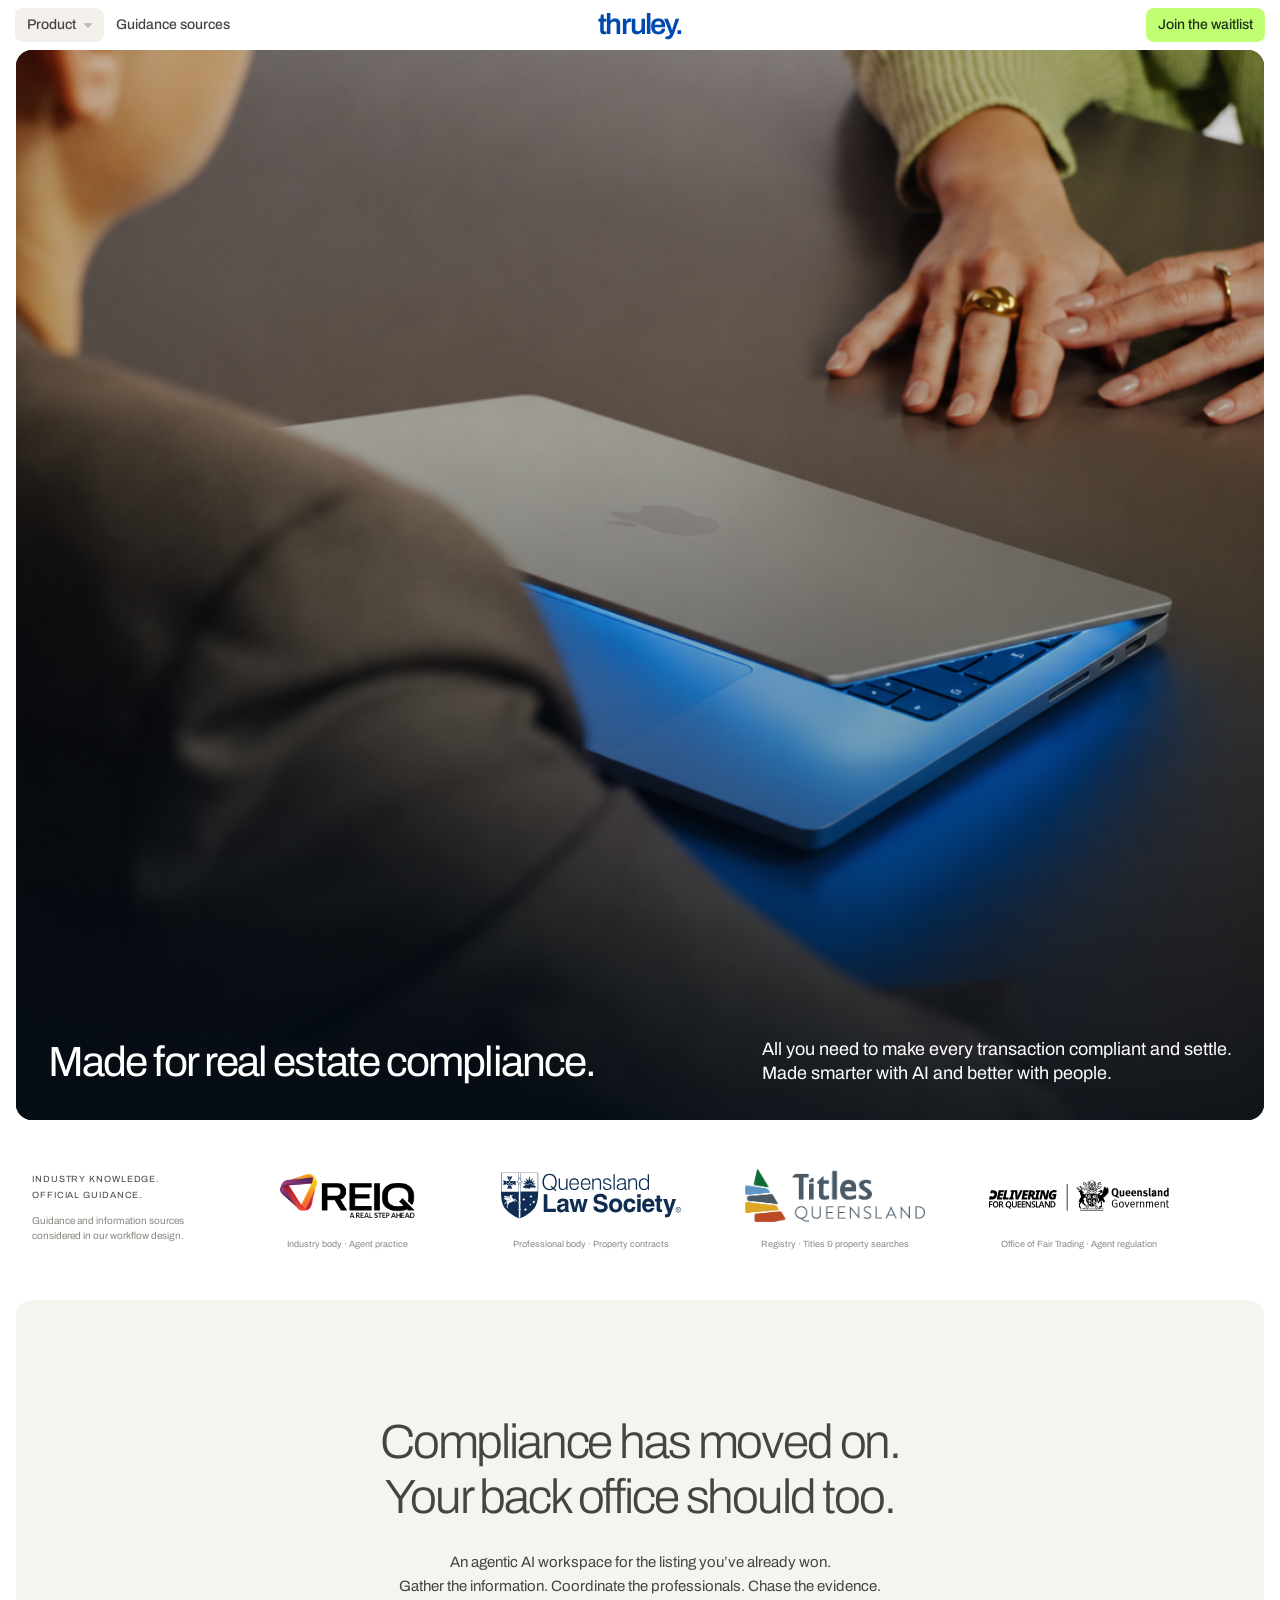
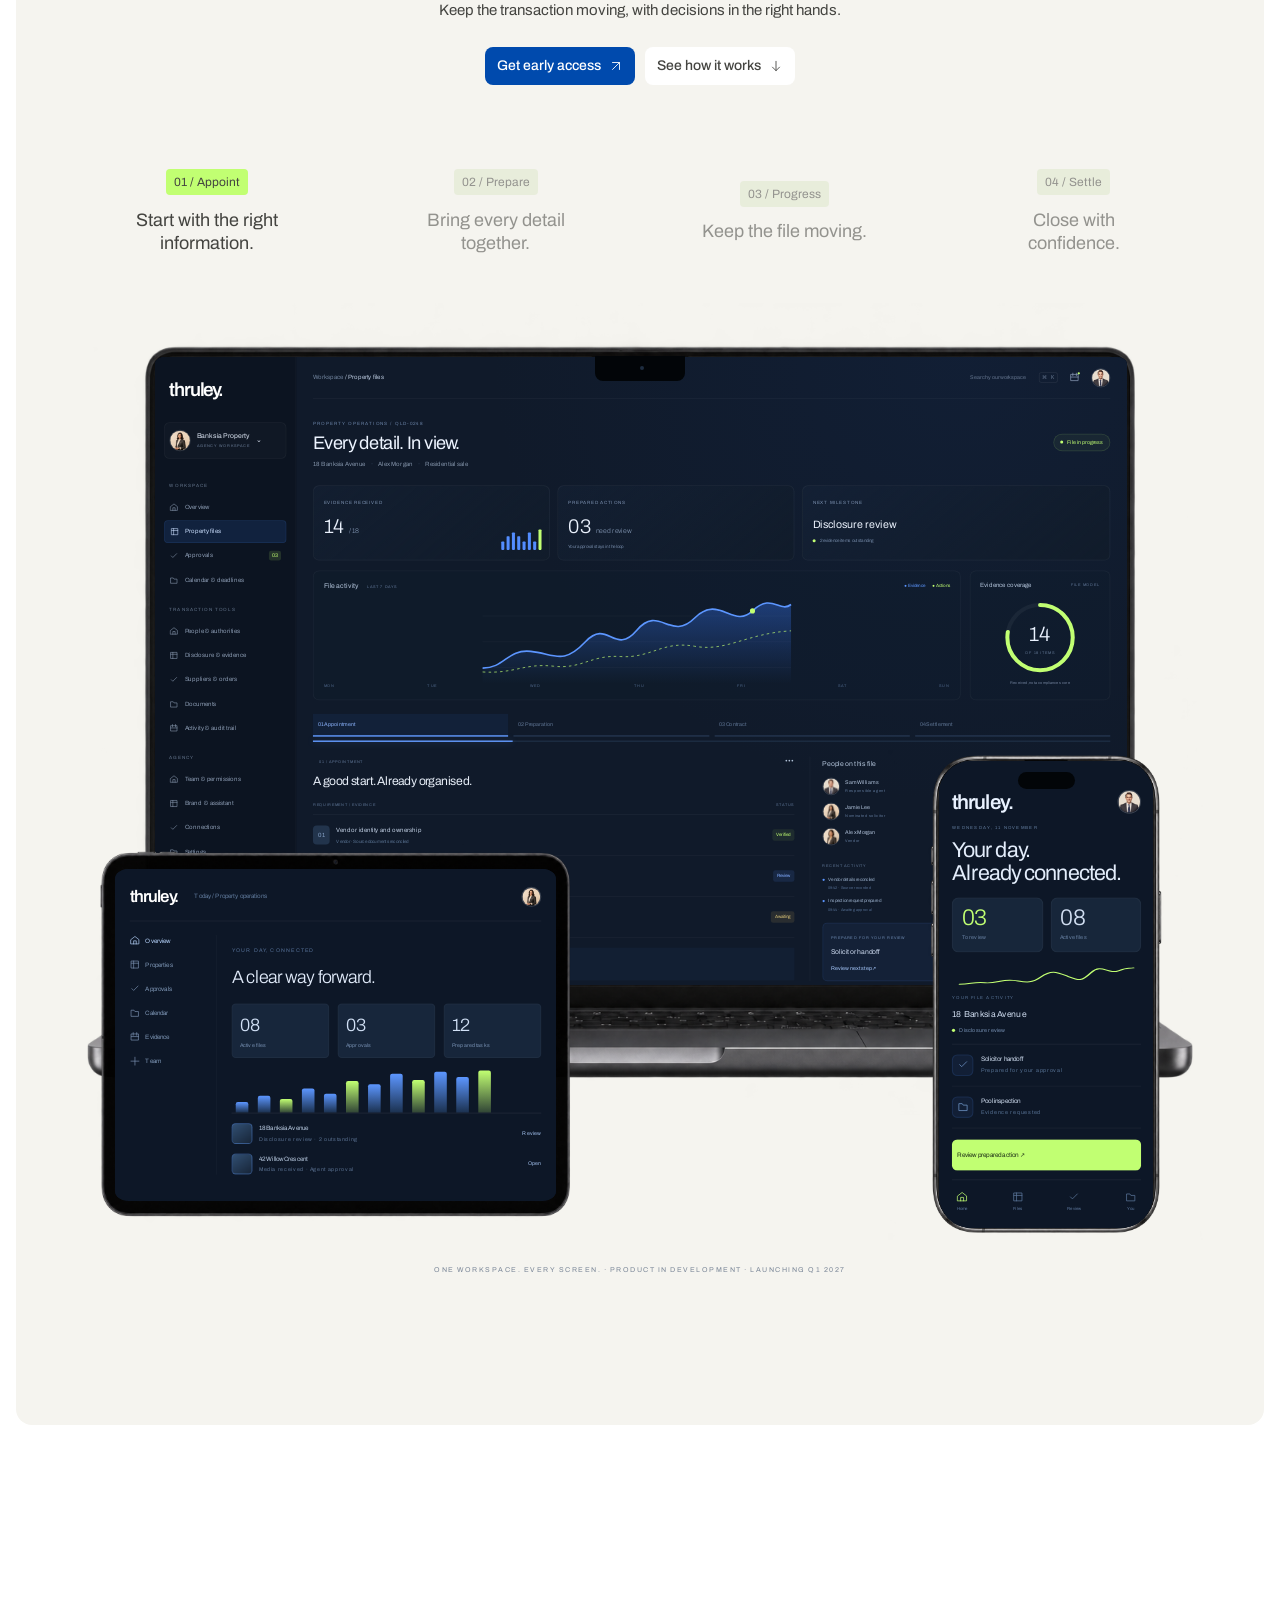
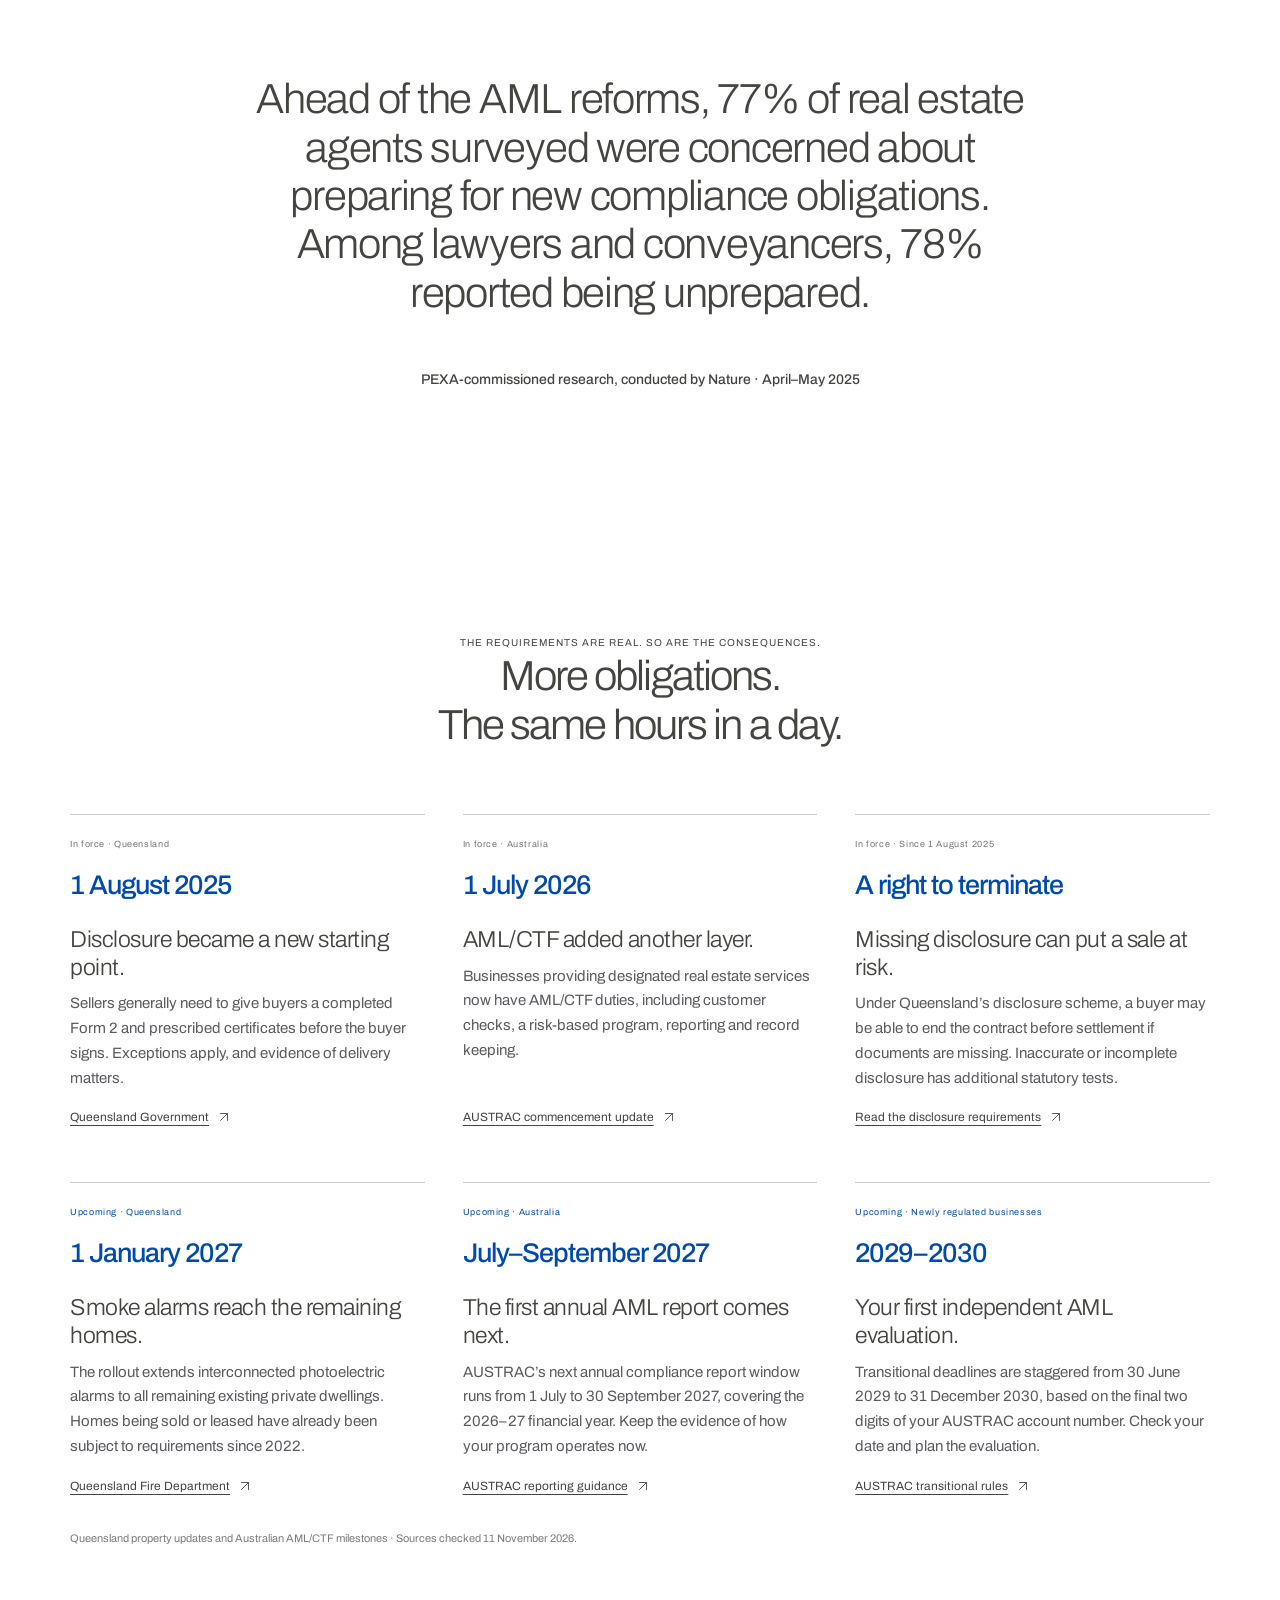
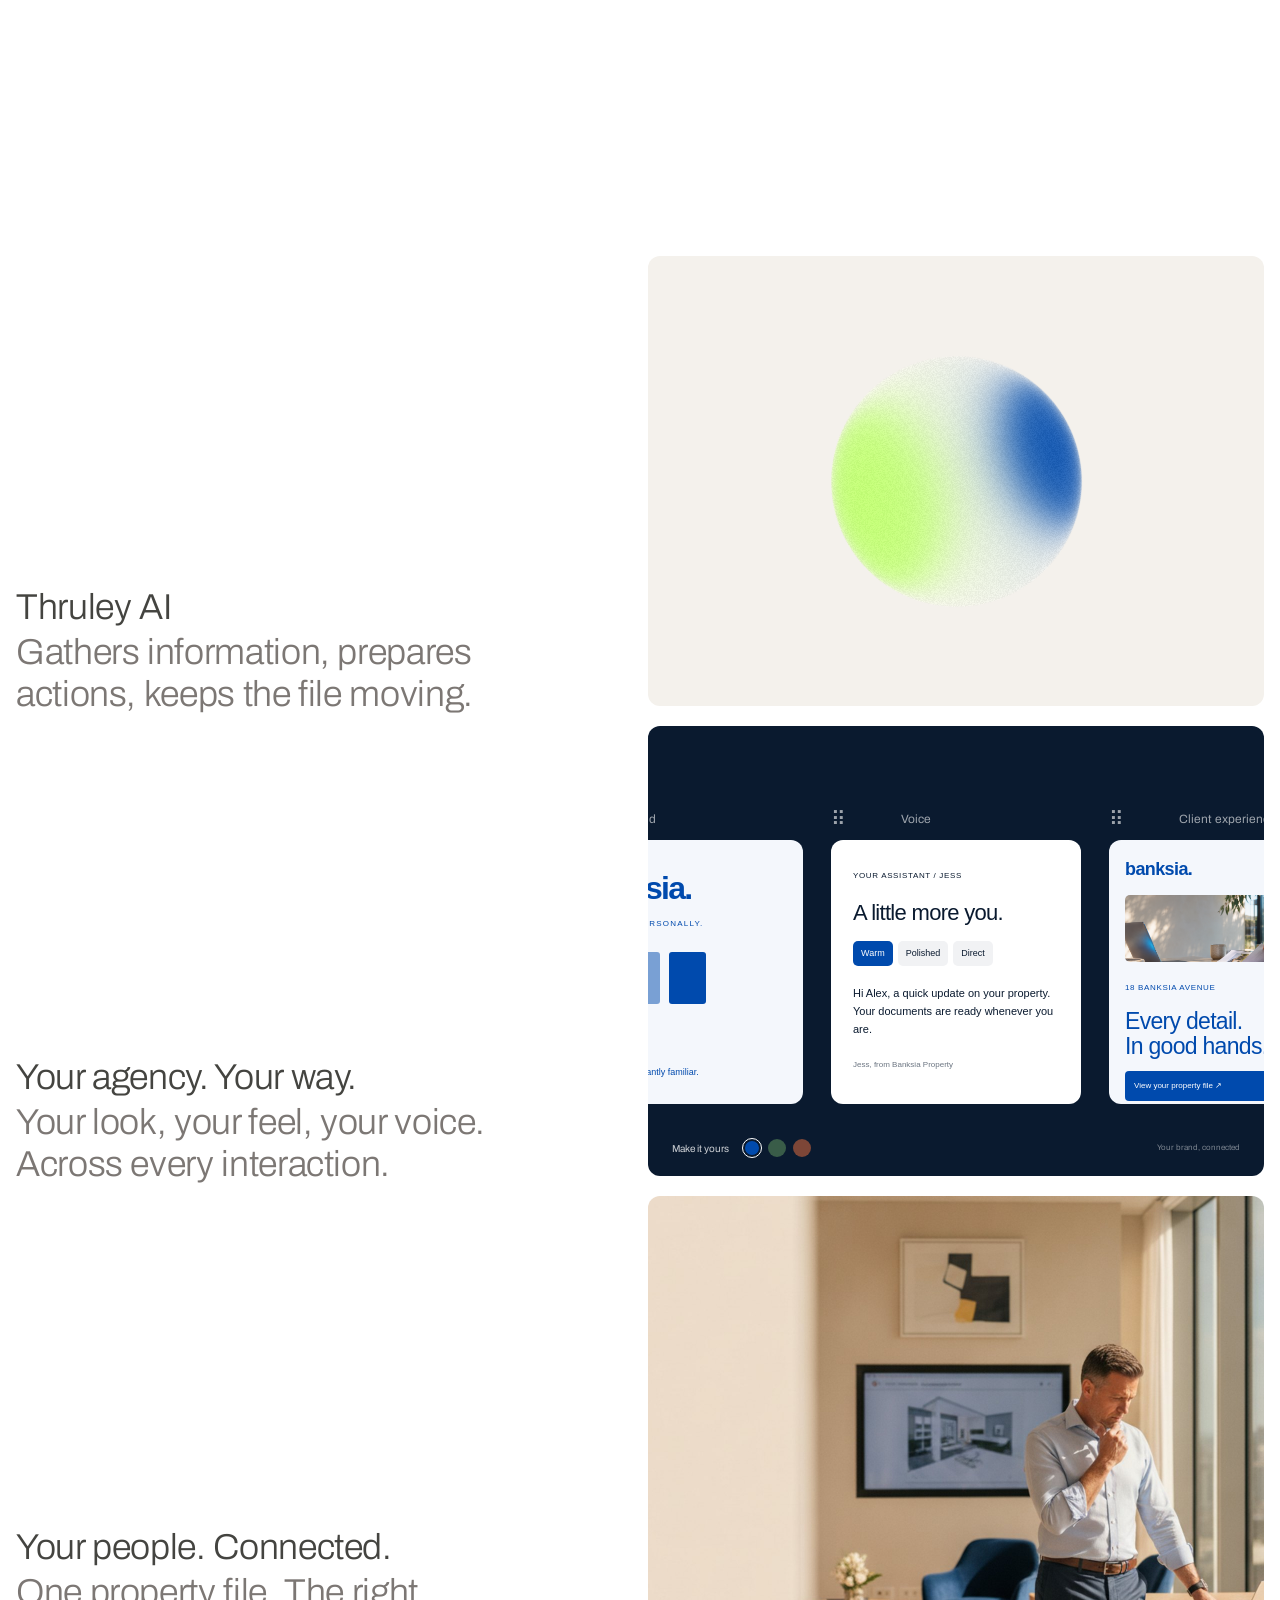
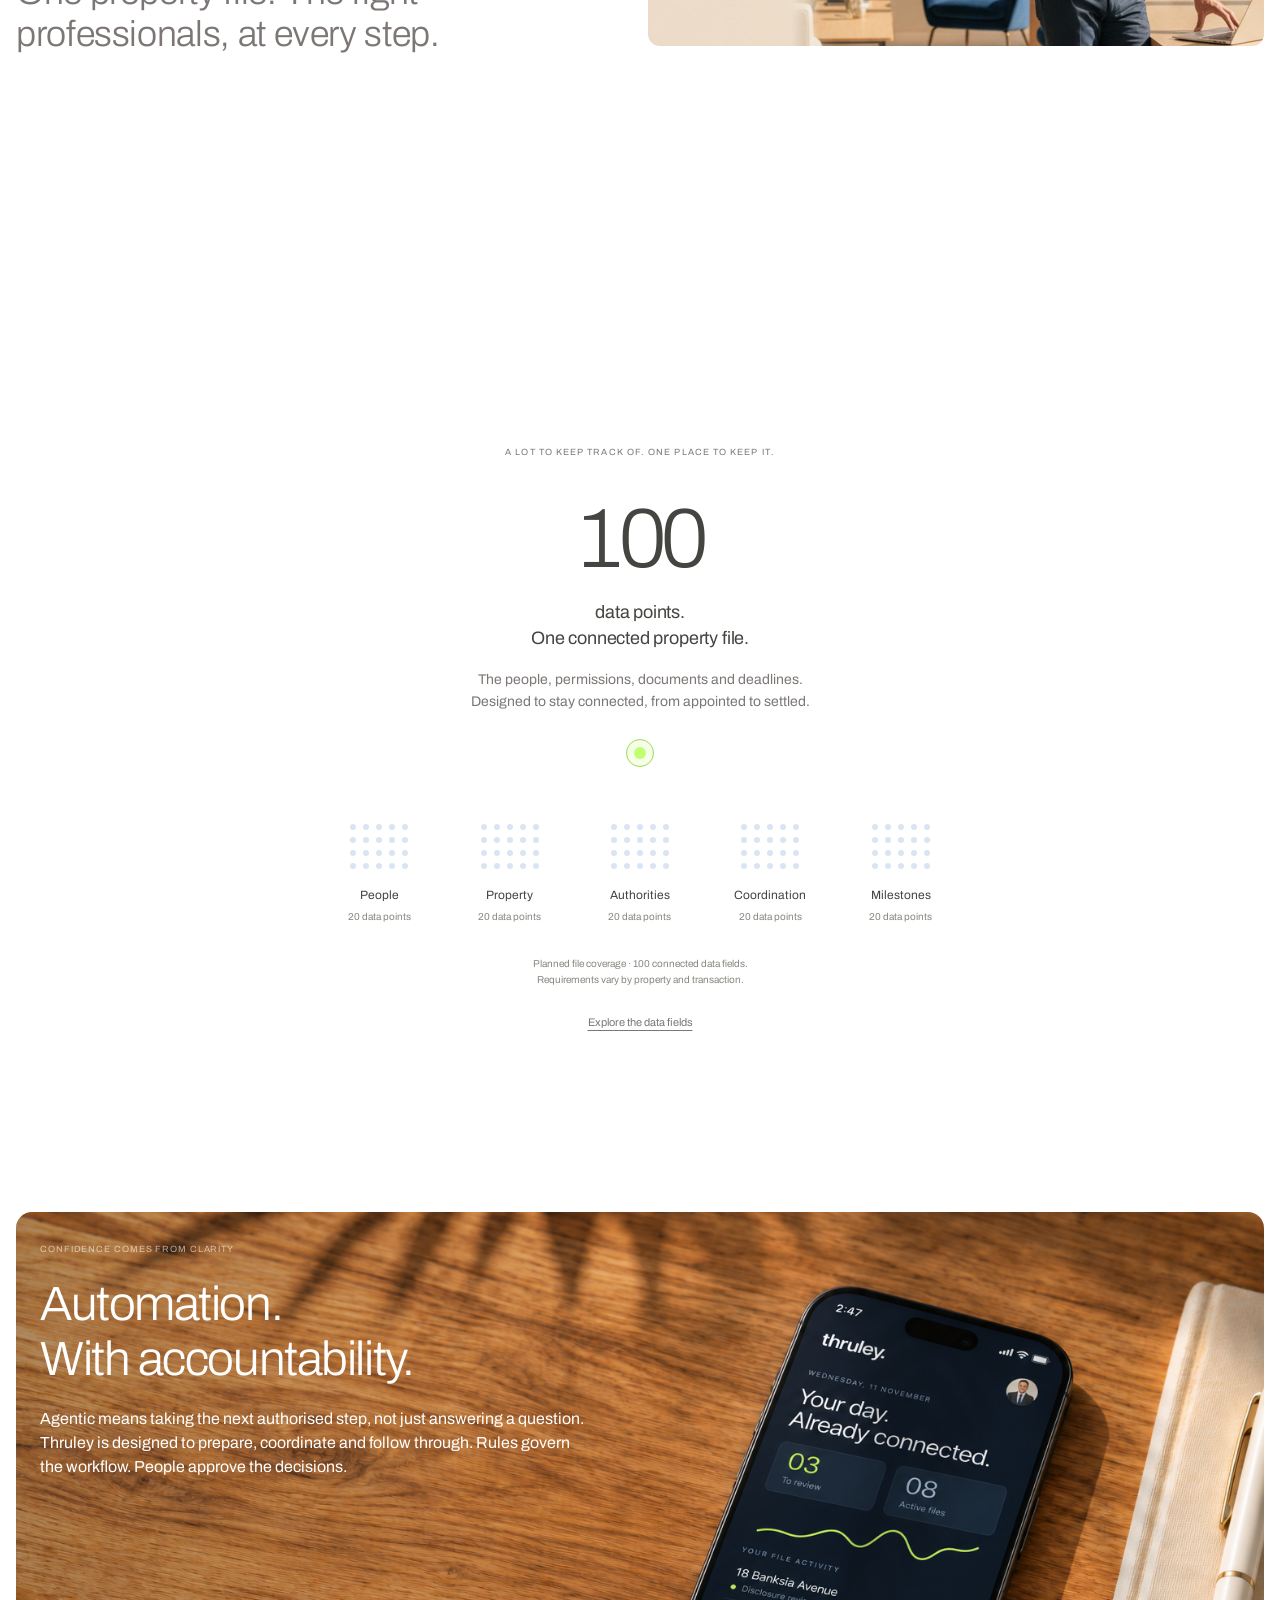
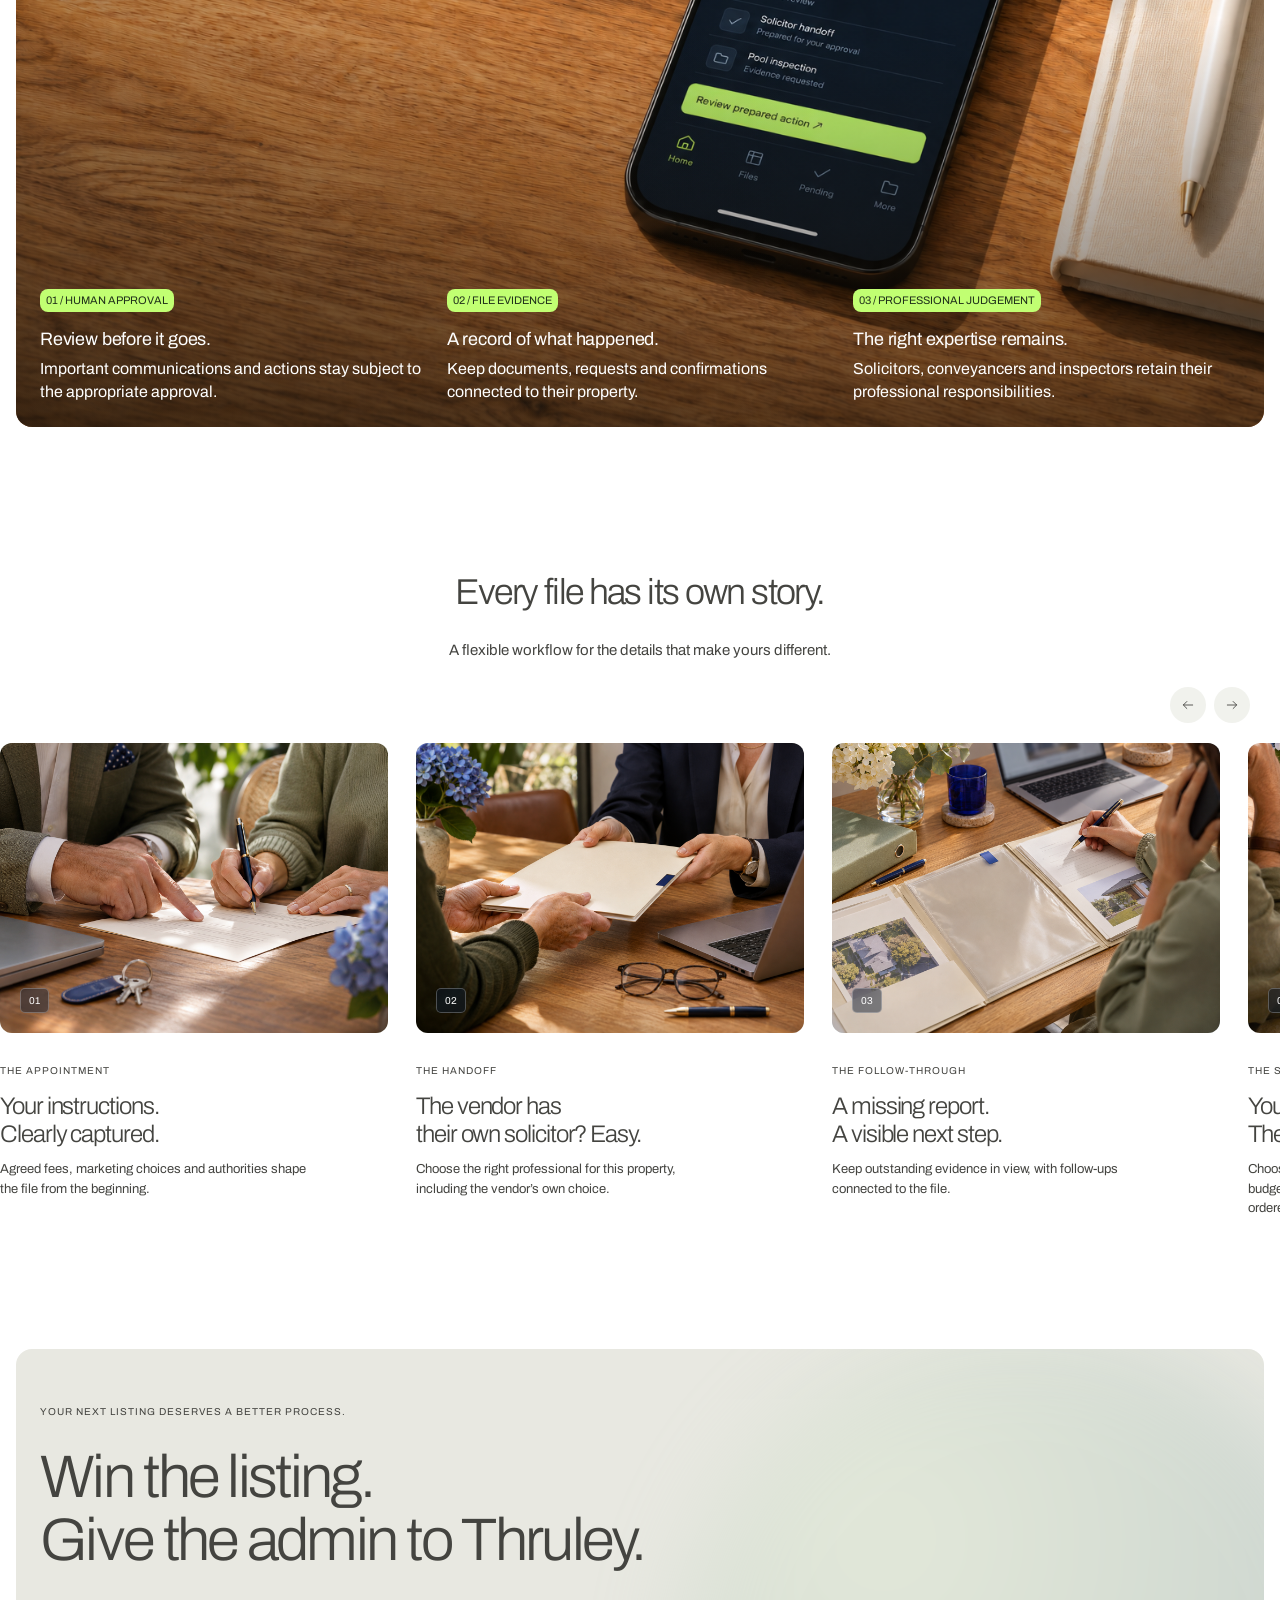
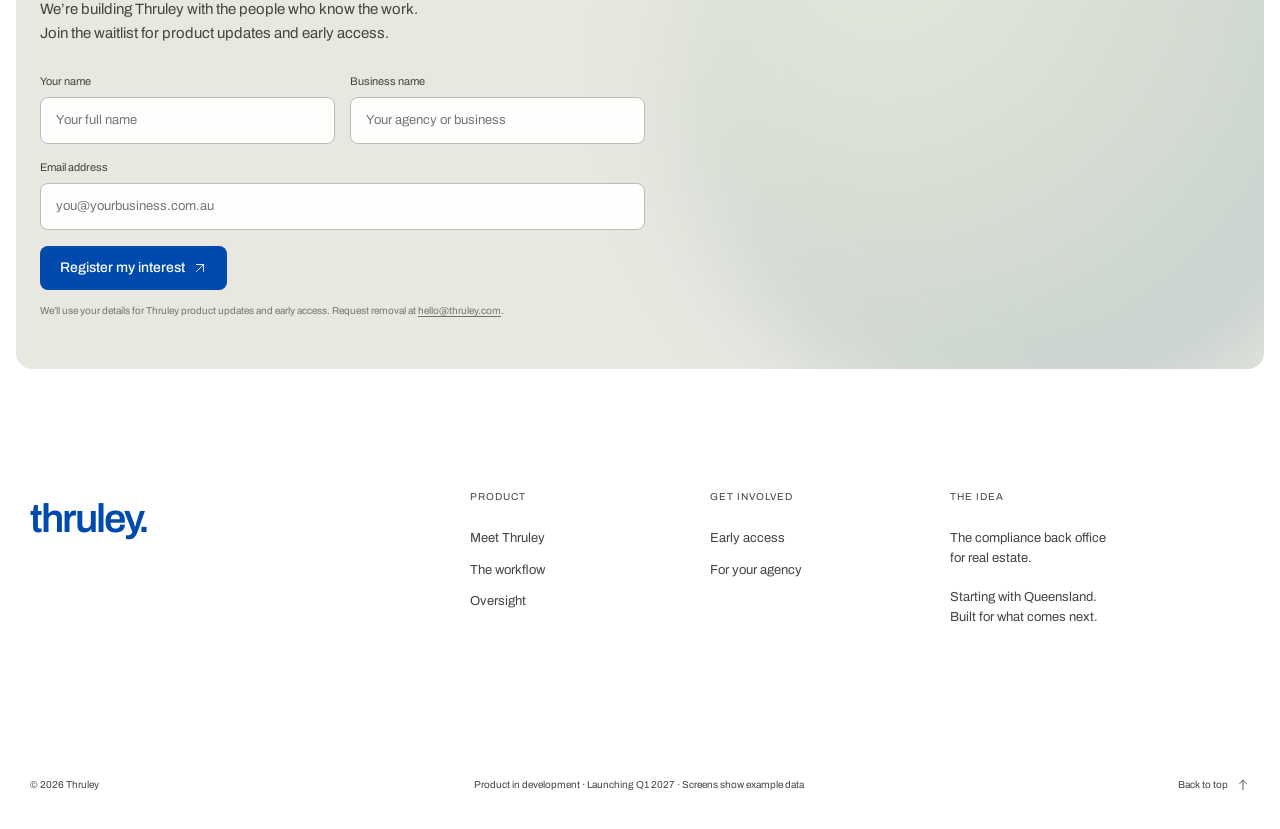
==== commit 17eabb14: "Use branded logo link preview and compliance title" ====
--- a/index.html
+++ b/index.html
@@ -1,4 +1,4 @@
-<!doctype html><html lang="en"><head><meta charset="utf-8"><meta name="viewport" content="width=device-width,initial-scale=1"><title>Thruley | The AI back office for real estate</title><meta name="description" content="Thruley is building the AI back office for real estate. Coordinate property information, evidence, approvals and deadlines, from appointment to settlement. Register your interest."><link rel="canonical" href="https://thruley.com/"><meta property="og:title" content="Thruley — From appointed to settled."><meta property="og:description" content="The AI back office for real estate. Register your interest for product updates and early access."><meta property="og:type" content="website"><meta property="og:url" content="https://thruley.com/"><meta property="og:image" content="https://thruley.com/assets/accountability-desk-v3.png"><meta name="twitter:card" content="summary_large_image"><meta name="theme-color" content="#004aad"><link rel="icon" type="image/svg+xml" href="assets/favicon.svg"><link rel="preconnect" href="https://fonts.googleapis.com"><link href="https://fonts.googleapis.com/css2?family=Archivo:wght@275;300;400;500;600&display=swap" rel="stylesheet"><link rel="stylesheet" href="style.css?v=launch-ready-2"></head><body>
+<!doctype html><html lang="en"><head><meta charset="utf-8"><meta name="viewport" content="width=device-width,initial-scale=1"><title>Made for real estate compliance.</title><meta name="description" content="Thruley is building the AI back office for real estate. Coordinate property information, evidence, approvals and deadlines, from appointment to settlement. Register your interest."><link rel="canonical" href="https://thruley.com/"><meta property="og:title" content="Made for real estate compliance."><meta property="og:description" content="The AI back office for real estate. Register your interest for product updates and early access."><meta property="og:type" content="website"><meta property="og:url" content="https://thruley.com/"><meta property="og:image" content="https://thruley.com/assets/thruley-link-preview-v1.png"><meta property="og:image:width" content="1200"><meta property="og:image:height" content="630"><meta property="og:image:type" content="image/png"><meta property="og:image:alt" content="Thruley logo in blue on a lime background"><meta name="twitter:card" content="summary_large_image"><meta name="twitter:title" content="Made for real estate compliance."><meta name="twitter:image" content="https://thruley.com/assets/thruley-link-preview-v1.png"><meta name="twitter:image:alt" content="Thruley logo in blue on a lime background"><meta name="theme-color" content="#004aad"><link rel="icon" type="image/svg+xml" href="assets/favicon.svg"><link rel="preconnect" href="https://fonts.googleapis.com"><link href="https://fonts.googleapis.com/css2?family=Archivo:wght@275;300;400;500;600&display=swap" rel="stylesheet"><link rel="stylesheet" href="style.css?v=launch-ready-2"></head><body>
 <header><div class="navleft"><button id="menu" aria-expanded="false" aria-controls="navigation">Product <svg class="ui-caret" width="8" height="7" viewBox="0 0 8 7" aria-hidden="true" focusable="false"><path d="M.8 2h6.4a.8.8 0 0 1 .57 1.37l-3.2 3.2a.8.8 0 0 1-1.14 0l-3.2-3.2A.8.8 0 0 1 .8 2Z" fill="currentColor"/></svg></button><a href="#official-sources">Guidance sources</a></div><a class="logo" href="#">thruley<span>.</span></a><a class="pill lime" href="#waitlist">Join the waitlist</a></header>
 <nav id="navigation" hidden><div><small>ONE FILE. EVERY NEXT STEP.</small><a href="#product">Meet Thruley <span><svg class="ui-arrow" width="14" height="14" viewBox="0 0 24 24" fill="none" stroke="currentColor" stroke-width="1.5" stroke-linecap="round" stroke-linejoin="round" aria-hidden="true" focusable="false"><path d="M6 18 18 6M6 6h12v12"/></svg></span></a><a href="#handoffs">The workflow <span><svg class="ui-arrow" width="14" height="14" viewBox="0 0 24 24" fill="none" stroke="currentColor" stroke-width="1.5" stroke-linecap="round" stroke-linejoin="round" aria-hidden="true" focusable="false"><path d="M6 18 18 6M6 6h12v12"/></svg></span></a><a href="#oversight">Built for oversight <span><svg class="ui-arrow" width="14" height="14" viewBox="0 0 24 24" fill="none" stroke="currentColor" stroke-width="1.5" stroke-linecap="round" stroke-linejoin="round" aria-hidden="true" focusable="false"><path d="M6 18 18 6M6 6h12v12"/></svg></span></a></div><p>Your CRM helps you win the listing.<br>Thruley takes care of what comes next.</p></nav>
 <div class="nav-island" aria-label="Quick navigation"><button class="island-menu" aria-expanded="false" aria-controls="navigation">Menu <svg class="ui-caret" width="8" height="7" viewBox="0 0 8 7" aria-hidden="true" focusable="false"><path d="M.8 2h6.4a.8.8 0 0 1 .57 1.37l-3.2 3.2a.8.8 0 0 1-1.14 0l-3.2-3.2A.8.8 0 0 1 .8 2Z" fill="currentColor"/></svg></button><a class="island-brand" href="#" aria-label="Thruley home"><span class="island-thinking" aria-hidden="true"><thruley-sphere data-start="16.41" data-config='{"v": 1, "loop": 18.866666666666667, "cycles": {"orbitTurns": 6, "driftCycles": 2}, "colors": ["#004AAD", "#C1FF72"], "base": "#F7F5F0", "bg": "#F4F1EC", "transparent": true, "orbitRadius": 1, "blobSize": 0.5, "wobble": 0.48, "tilt": 1.14, "tiltY": -0.96, "spread": 1, "colorSpread": 0.64, "baseAmount": 0.1, "intensity": 2, "size": 0.56, "edgeSoft": 0.012, "core": 0, "rim": 1.5, "rimPower": 3.49, "haze": 0, "grain": 0.05, "glow": 0, "bend": 0.35}' aria-hidden="true"></thruley-sphere></span><span class="island-t" aria-hidden="true">t</span><span class="island-dot" aria-hidden="true">.</span></a><a class="pill lime" href="#waitlist">Join the waitlist</a></div><main><section class="hero"><div class="hero-art"><img src="assets/hero-blue.png" alt="Blue light emerging from a laptop during a conversation at a desk" fetchpriority="high"></div><div class="hero-light" aria-hidden="true"></div><div class="hero-copy"><h1>Made for real estate compliance.</h1><p><span>All you need to make every transaction compliant and settle.</span><br><span>Made smarter with AI and better with people.</span></p></div></section>
--- a/style.css
+++ b/style.css
@@ -85,7 +85,7 @@
 .pexa-quote{padding:200px 0 0}
 .pexa-quote figure{display:flex;flex-direction:column;align-items:center;gap:32px;padding:50px 16px;margin:0;text-align:center}
 .pexa-quote blockquote{max-width:832px;margin:0;font-family:Archivo,Arial,sans-serif;font-size:42px;font-weight:275;line-height:1.15;letter-spacing:-.03em}
-.pexa-quote figcaption{padding:20px 0;font-size:14px;font-weight:500;line-height:.7;color:var(--ink)}
+.pexa-quote figcaption{max-width:100%;padding:20px 0;font-size:14px;font-weight:500;line-height:1.5;color:var(--ink);text-wrap:balance}
 [data-quote-reveal="armed"] .quote-word{color:transparent}
 [data-quote-reveal="in"] .quote-word{animation:quote-color .39s cubic-bezier(0,0,0,.99) backwards;animation-delay:calc(var(--i) * 60ms)}
 @keyframes quote-color{0%{color:transparent}25%{color:var(--lime)}55%{color:var(--blue)}}
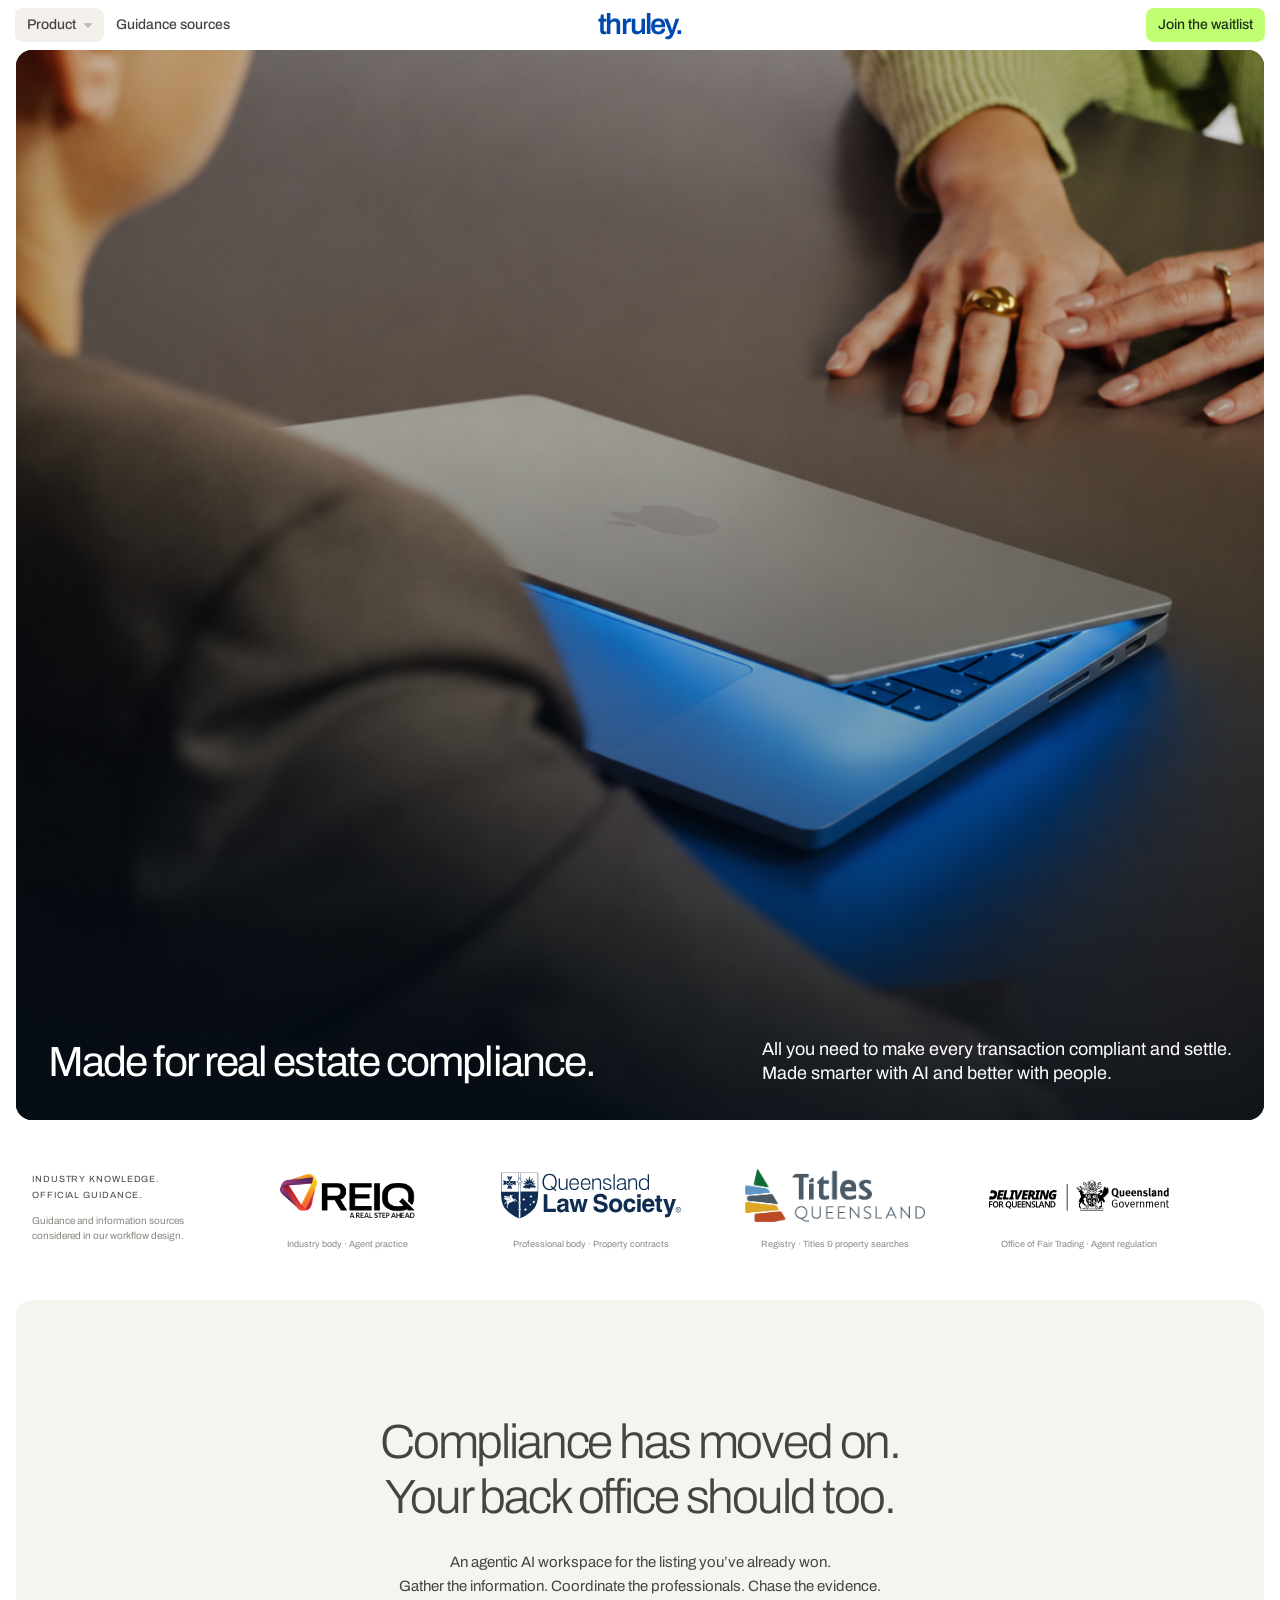
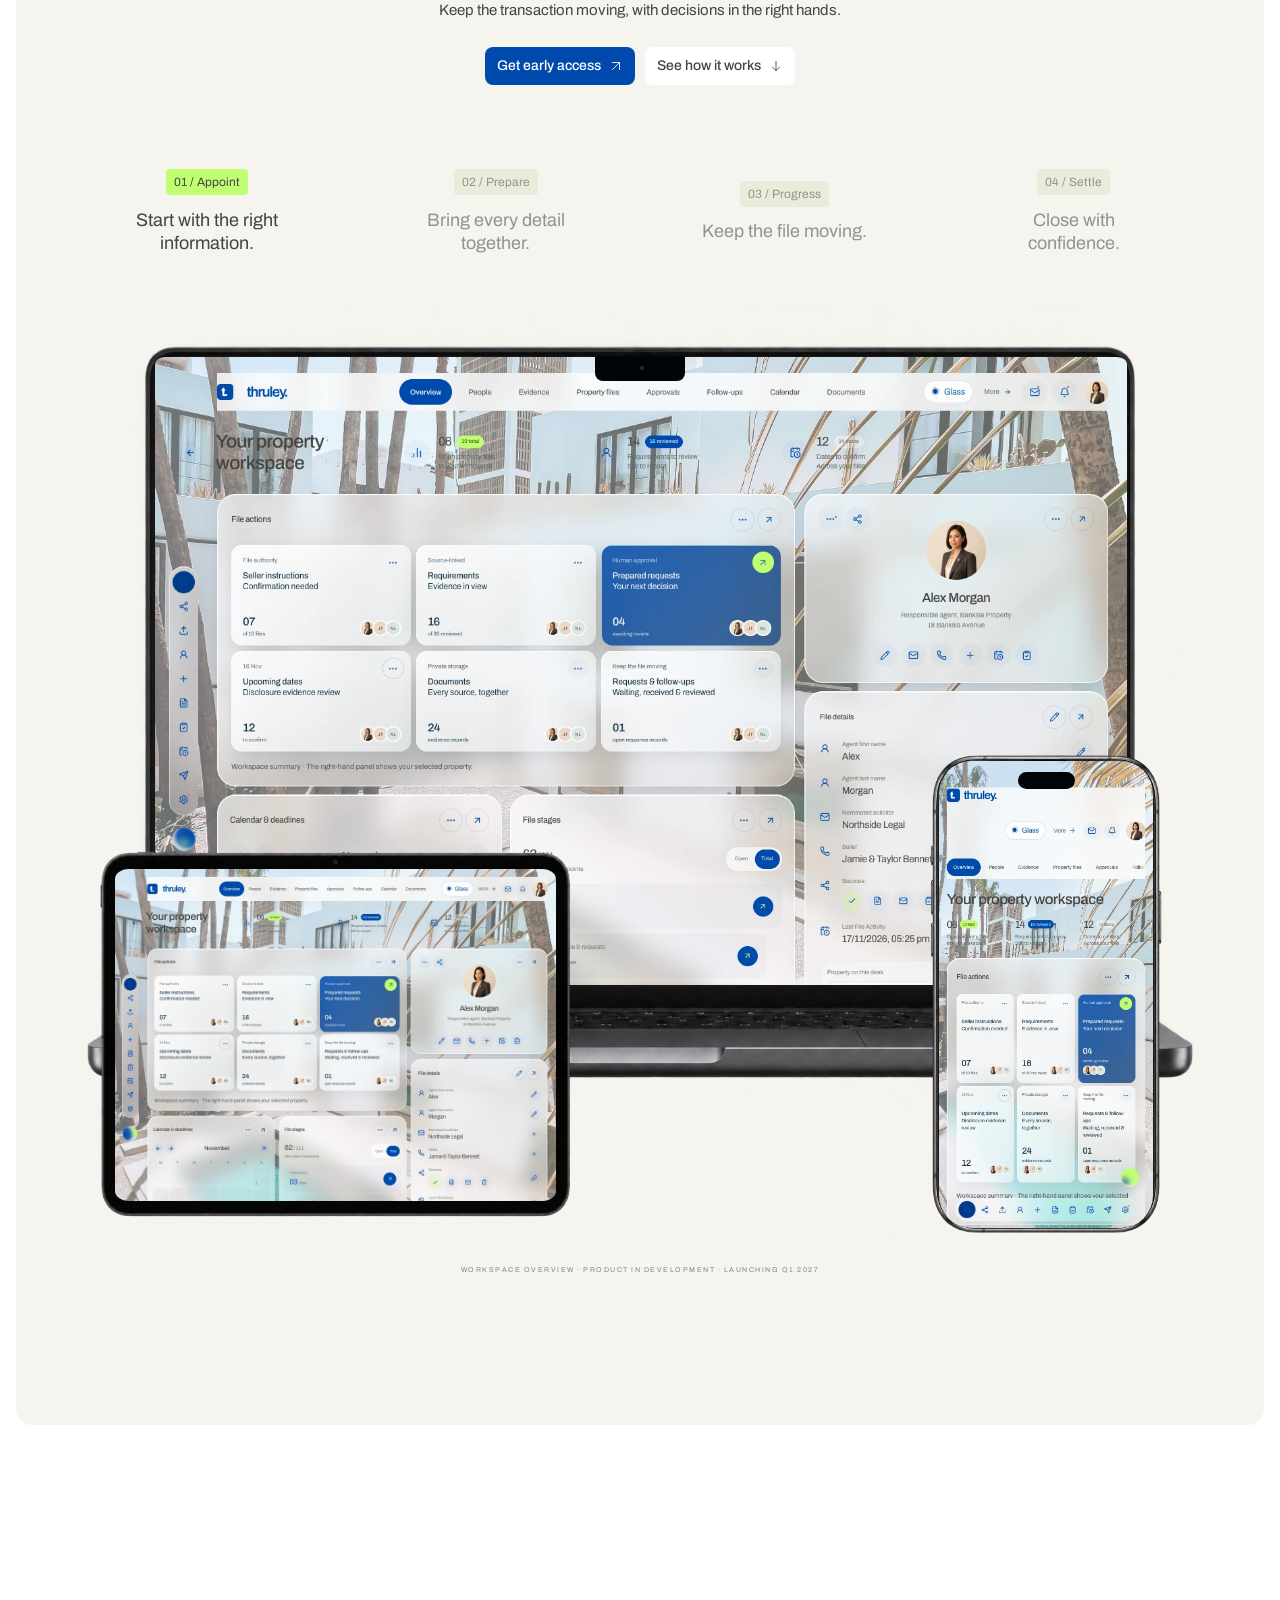
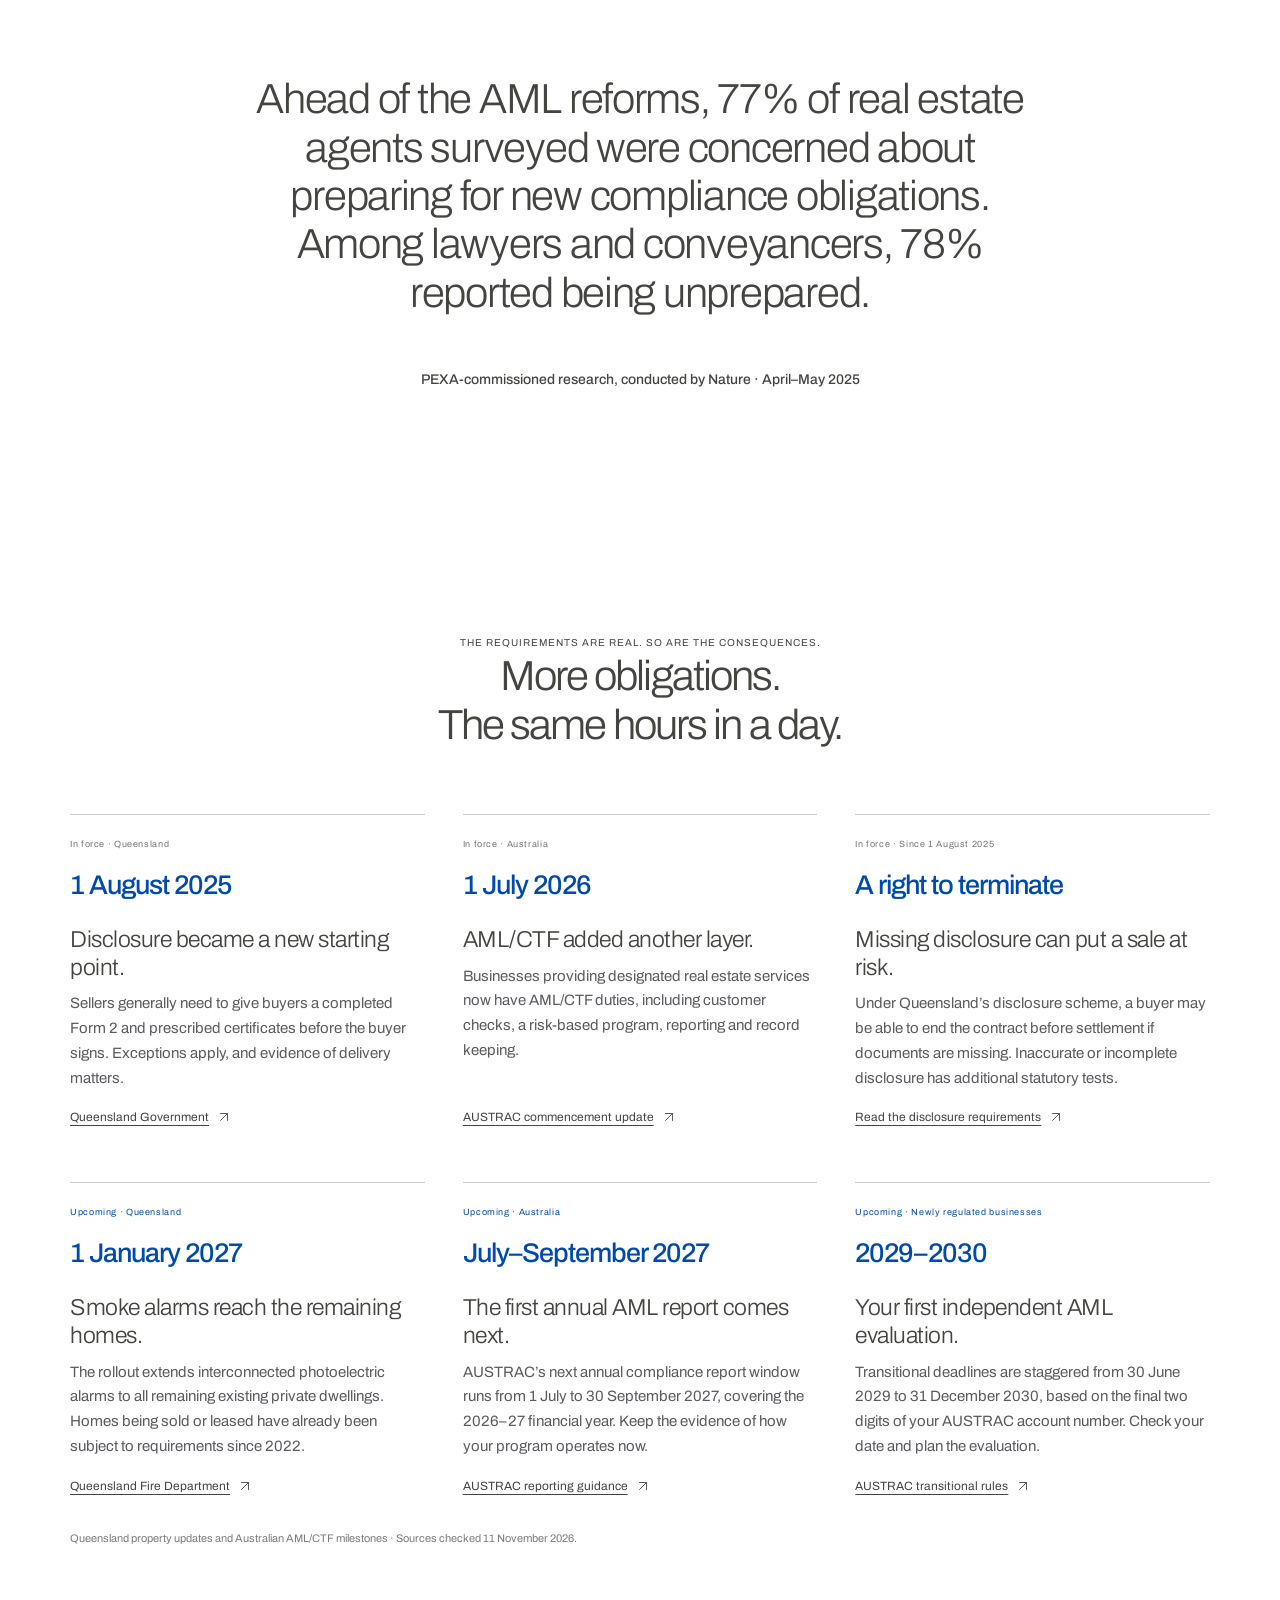
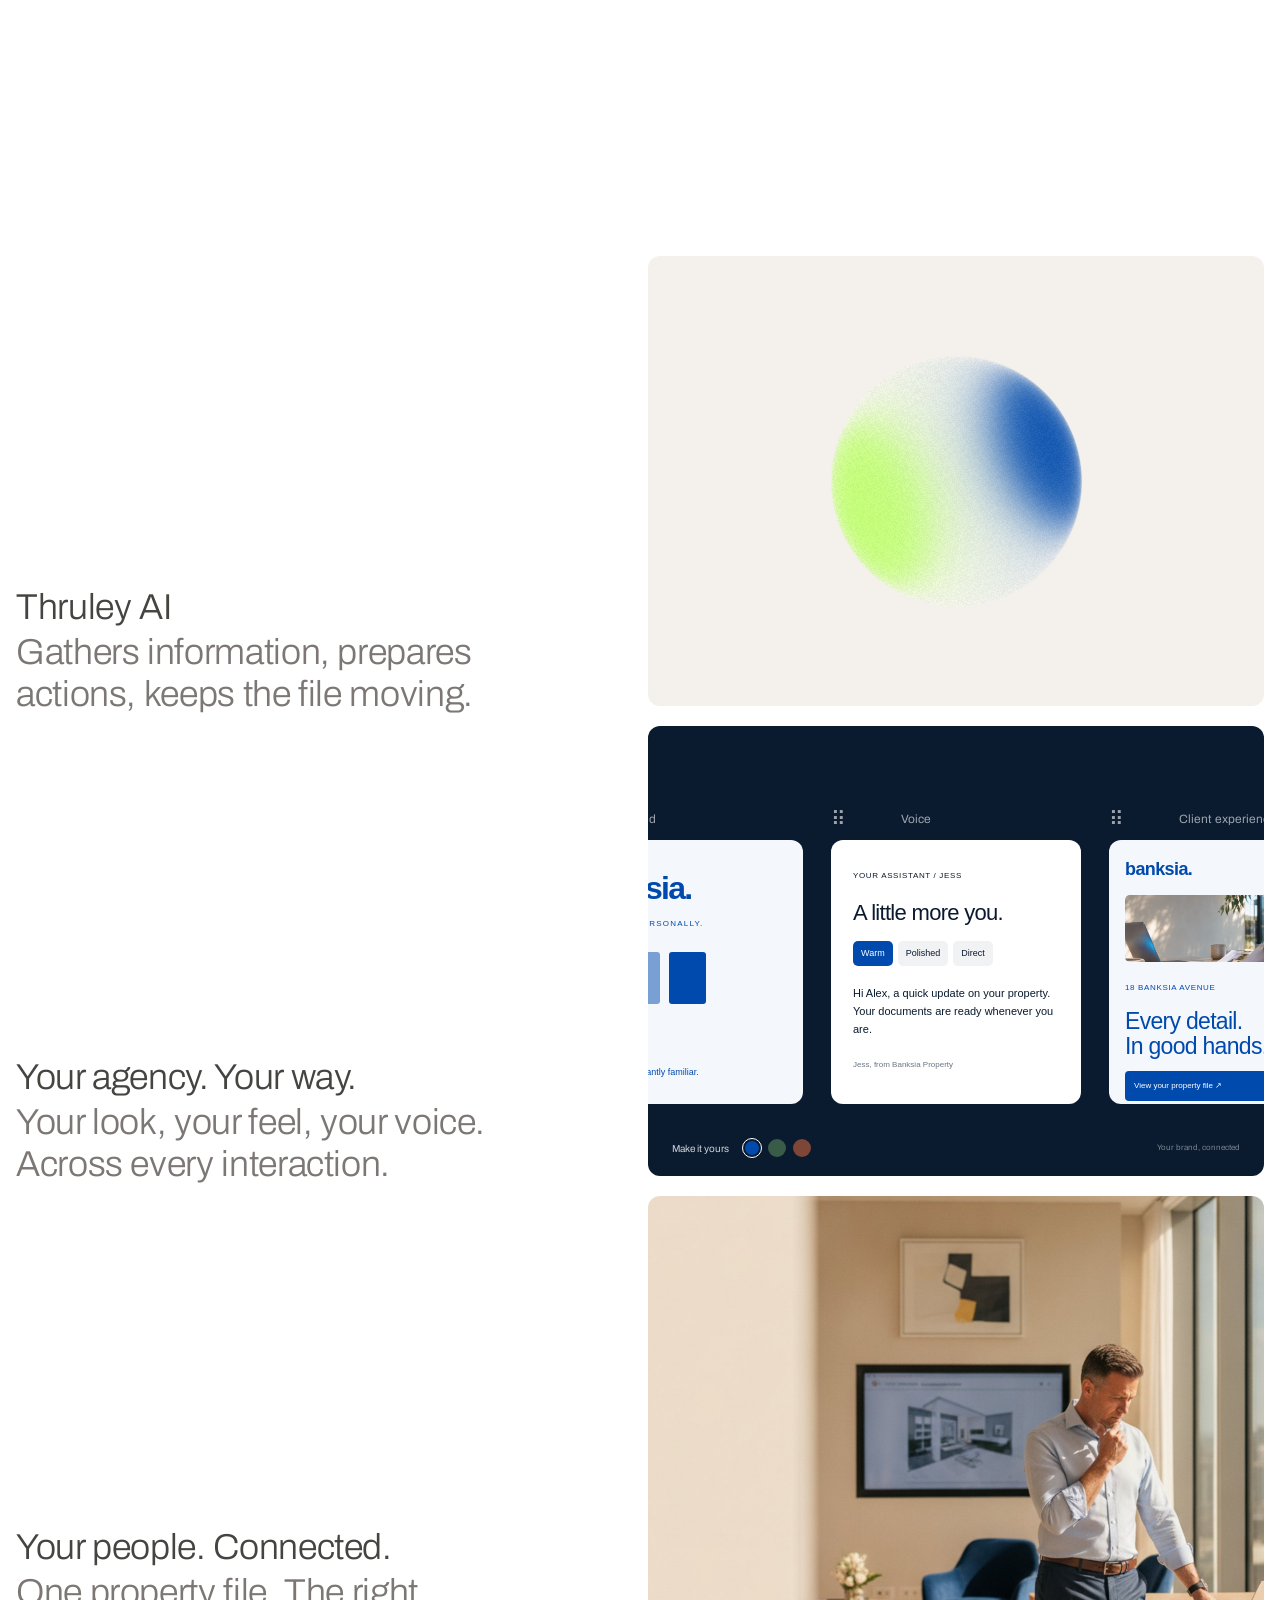
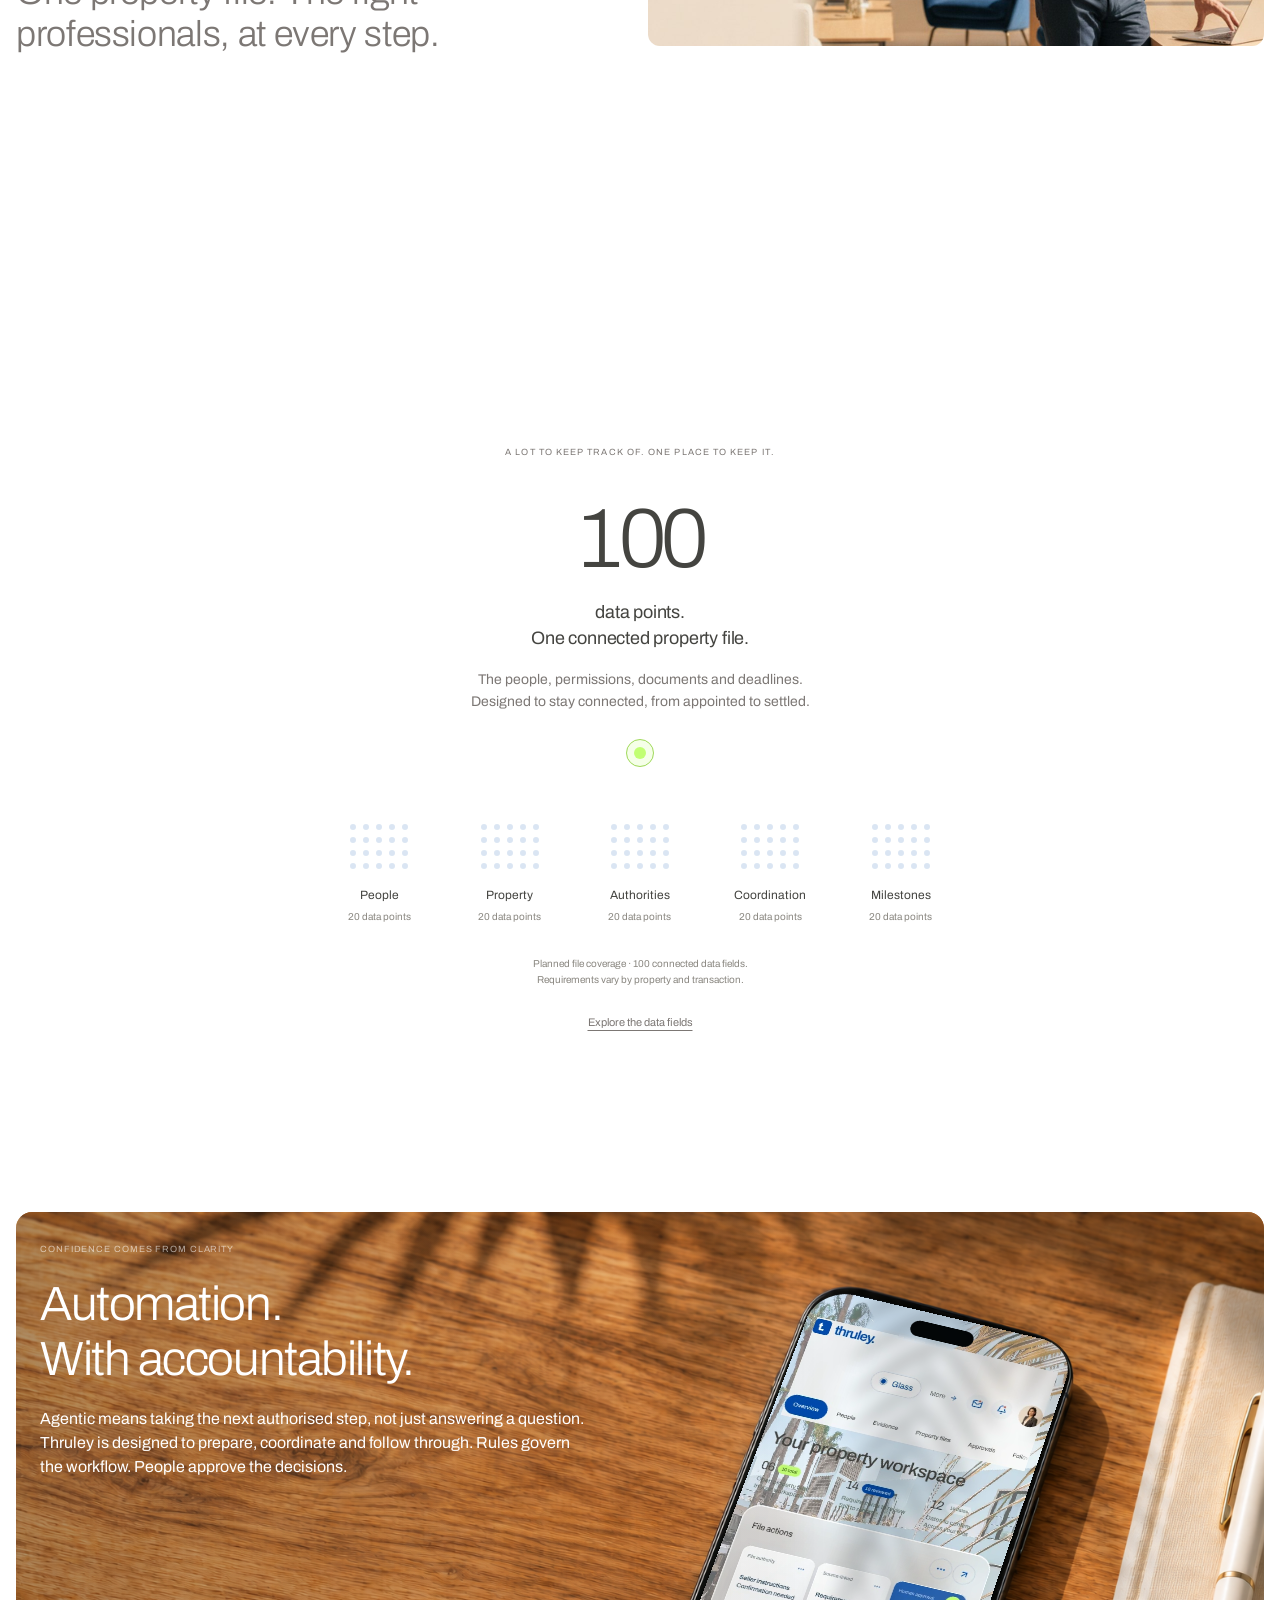
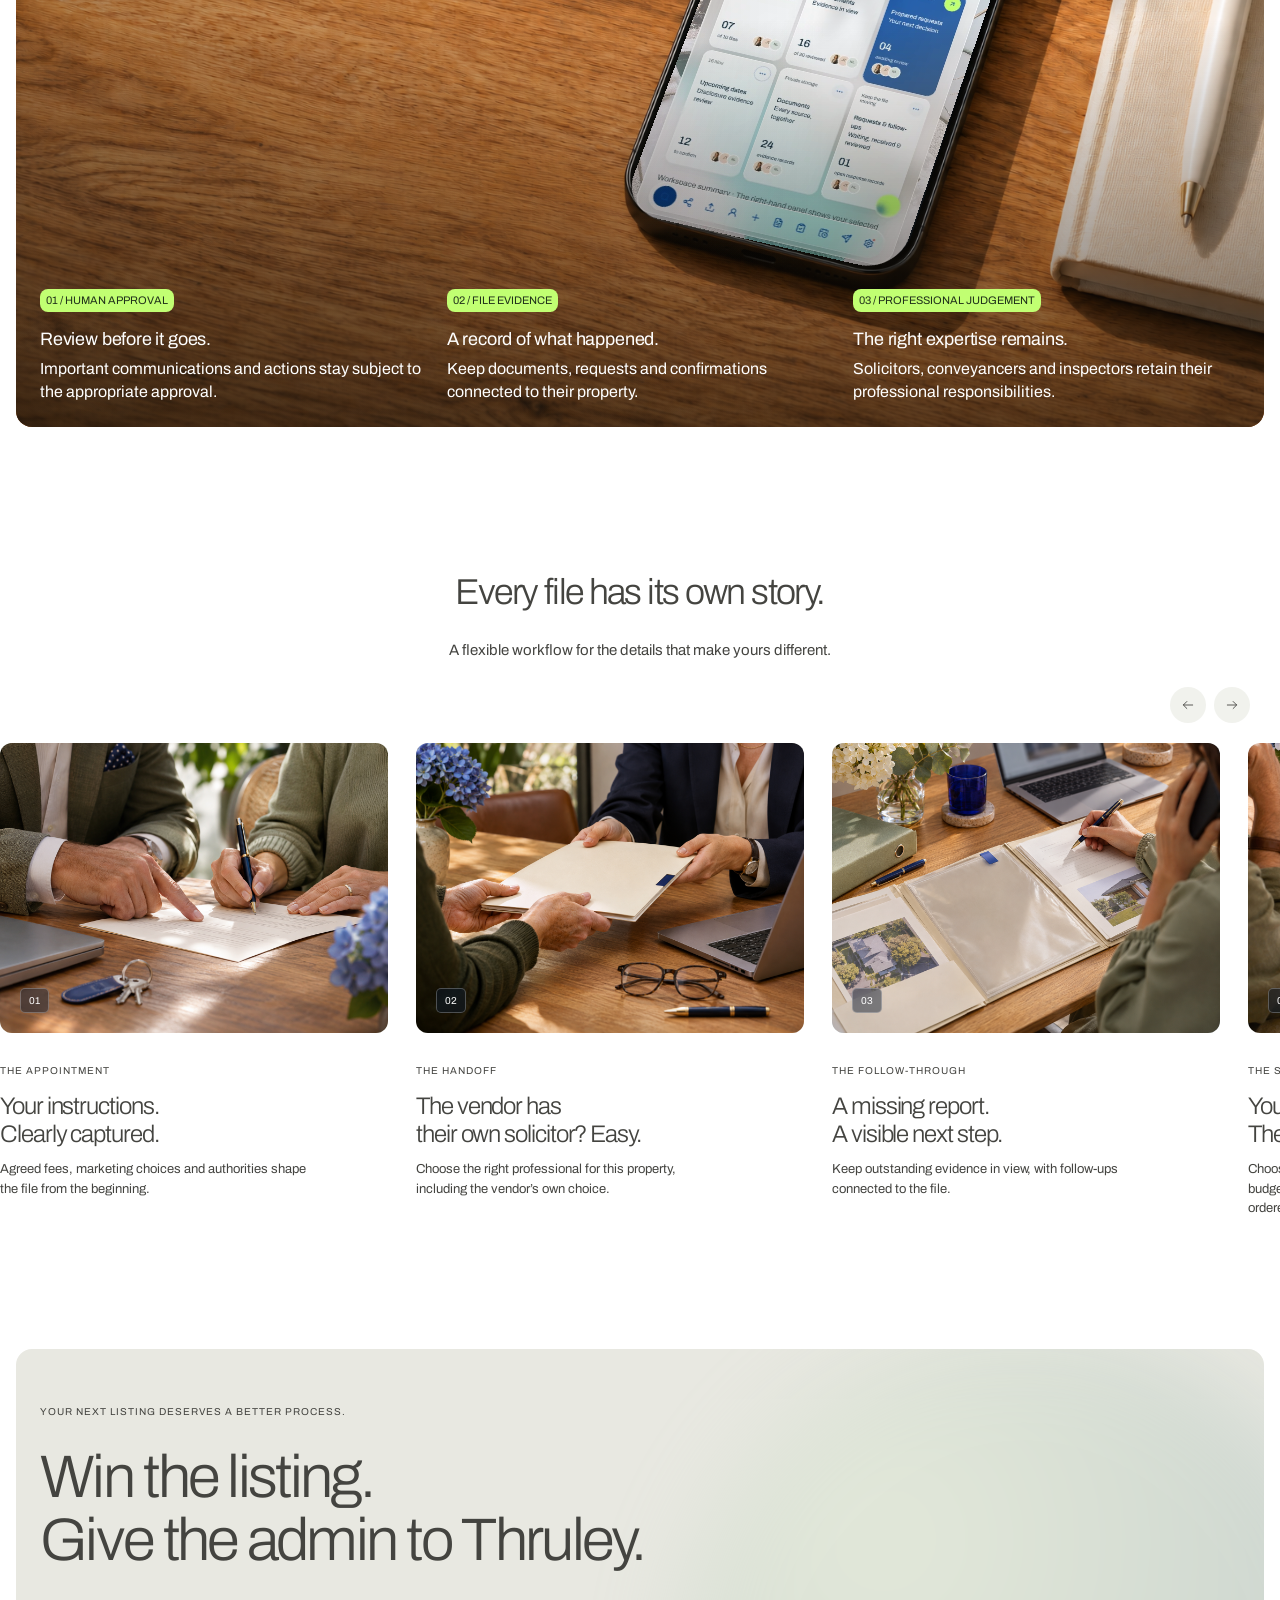
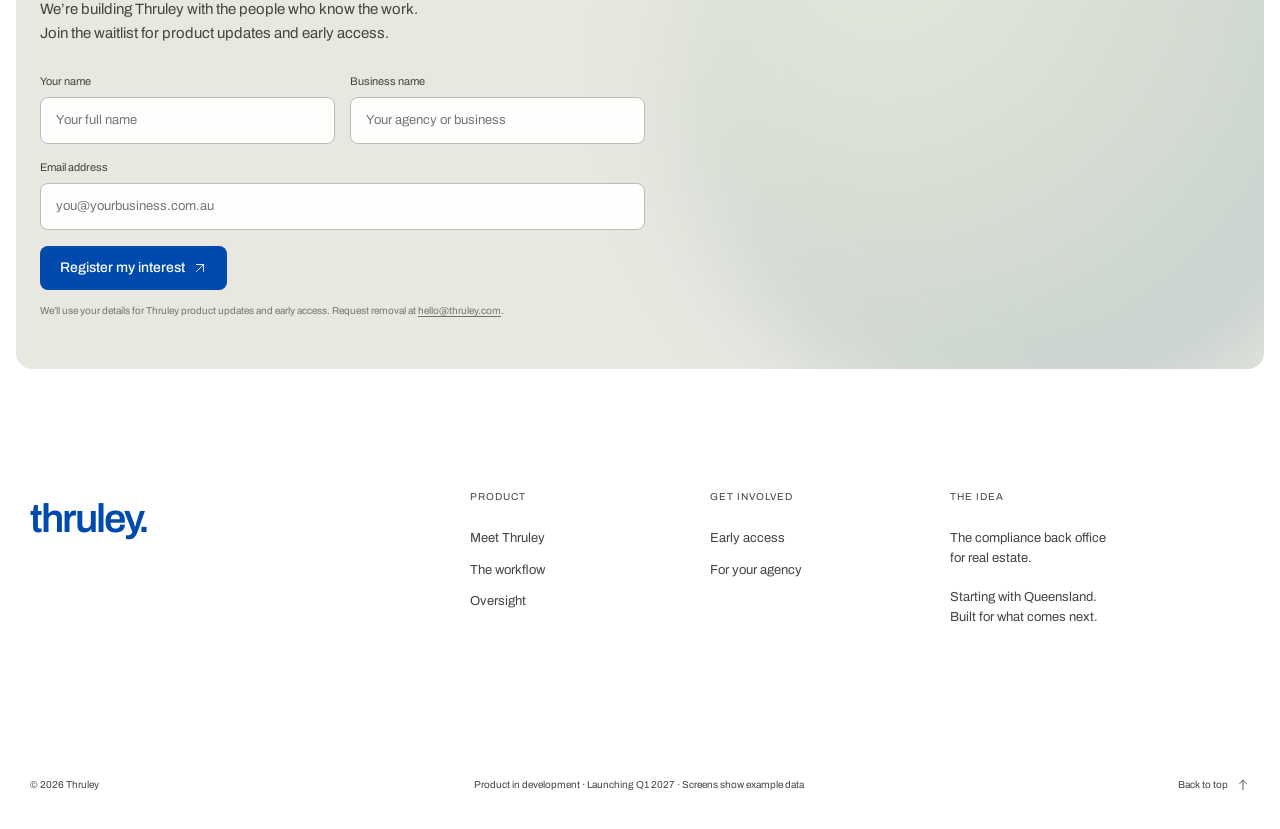
==== commit 21cf4818: "Refresh website device imagery with current glass workspace UI" ====
--- a/index.html
+++ b/index.html
@@ -1,10 +1,14 @@
-<!doctype html><html lang="en"><head><meta charset="utf-8"><meta name="viewport" content="width=device-width,initial-scale=1"><title>Made for real estate compliance.</title><meta name="description" content="Thruley is building the AI back office for real estate. Coordinate property information, evidence, approvals and deadlines, from appointment to settlement. Register your interest."><link rel="canonical" href="https://thruley.com/"><meta property="og:title" content="Made for real estate compliance."><meta property="og:description" content="The AI back office for real estate. Register your interest for product updates and early access."><meta property="og:type" content="website"><meta property="og:url" content="https://thruley.com/"><meta property="og:image" content="https://thruley.com/assets/thruley-link-preview-v1.png"><meta property="og:image:width" content="1200"><meta property="og:image:height" content="630"><meta property="og:image:type" content="image/png"><meta property="og:image:alt" content="Thruley logo in blue on a lime background"><meta name="twitter:card" content="summary_large_image"><meta name="twitter:title" content="Made for real estate compliance."><meta name="twitter:image" content="https://thruley.com/assets/thruley-link-preview-v1.png"><meta name="twitter:image:alt" content="Thruley logo in blue on a lime background"><meta name="theme-color" content="#004aad"><link rel="icon" type="image/svg+xml" href="assets/favicon.svg"><link rel="preconnect" href="https://fonts.googleapis.com"><link href="https://fonts.googleapis.com/css2?family=Archivo:wght@275;300;400;500;600&display=swap" rel="stylesheet"><link rel="stylesheet" href="style.css?v=launch-ready-2"></head><body>
+<!doctype html><html lang="en"><head><meta charset="utf-8"><meta name="viewport" content="width=device-width,initial-scale=1"><title>Made for real estate compliance.</title><meta name="description" content="Thruley is building the AI back office for real estate. Coordinate property information, evidence, approvals and deadlines, from appointment to settlement. Register your interest."><link rel="canonical" href="https://thruley.com/"><meta property="og:title" content="Made for real estate compliance."><meta property="og:description" content="The AI back office for real estate. Register your interest for product updates and early access."><meta property="og:type" content="website"><meta property="og:url" content="https://thruley.com/"><meta property="og:image" content="https://thruley.com/assets/thruley-link-preview-v1.png"><meta property="og:image:width" content="1200"><meta property="og:image:height" content="630"><meta property="og:image:type" content="image/png"><meta property="og:image:alt" content="Thruley logo in blue on a lime background"><meta name="twitter:card" content="summary_large_image"><meta name="twitter:title" content="Made for real estate compliance."><meta name="twitter:image" content="https://thruley.com/assets/thruley-link-preview-v1.png"><meta name="twitter:image:alt" content="Thruley logo in blue on a lime background"><meta name="theme-color" content="#004aad"><link rel="icon" type="image/svg+xml" href="assets/favicon.svg"><link rel="preconnect" href="https://fonts.googleapis.com"><link href="https://fonts.googleapis.com/css2?family=Archivo:wght@275;300;400;500;600&display=swap" rel="stylesheet"><link rel="stylesheet" href="style.css?v=ui-20261120"></head><body>
 <header><div class="navleft"><button id="menu" aria-expanded="false" aria-controls="navigation">Product <svg class="ui-caret" width="8" height="7" viewBox="0 0 8 7" aria-hidden="true" focusable="false"><path d="M.8 2h6.4a.8.8 0 0 1 .57 1.37l-3.2 3.2a.8.8 0 0 1-1.14 0l-3.2-3.2A.8.8 0 0 1 .8 2Z" fill="currentColor"/></svg></button><a href="#official-sources">Guidance sources</a></div><a class="logo" href="#">thruley<span>.</span></a><a class="pill lime" href="#waitlist">Join the waitlist</a></header>
 <nav id="navigation" hidden><div><small>ONE FILE. EVERY NEXT STEP.</small><a href="#product">Meet Thruley <span><svg class="ui-arrow" width="14" height="14" viewBox="0 0 24 24" fill="none" stroke="currentColor" stroke-width="1.5" stroke-linecap="round" stroke-linejoin="round" aria-hidden="true" focusable="false"><path d="M6 18 18 6M6 6h12v12"/></svg></span></a><a href="#handoffs">The workflow <span><svg class="ui-arrow" width="14" height="14" viewBox="0 0 24 24" fill="none" stroke="currentColor" stroke-width="1.5" stroke-linecap="round" stroke-linejoin="round" aria-hidden="true" focusable="false"><path d="M6 18 18 6M6 6h12v12"/></svg></span></a><a href="#oversight">Built for oversight <span><svg class="ui-arrow" width="14" height="14" viewBox="0 0 24 24" fill="none" stroke="currentColor" stroke-width="1.5" stroke-linecap="round" stroke-linejoin="round" aria-hidden="true" focusable="false"><path d="M6 18 18 6M6 6h12v12"/></svg></span></a></div><p>Your CRM helps you win the listing.<br>Thruley takes care of what comes next.</p></nav>
 <div class="nav-island" aria-label="Quick navigation"><button class="island-menu" aria-expanded="false" aria-controls="navigation">Menu <svg class="ui-caret" width="8" height="7" viewBox="0 0 8 7" aria-hidden="true" focusable="false"><path d="M.8 2h6.4a.8.8 0 0 1 .57 1.37l-3.2 3.2a.8.8 0 0 1-1.14 0l-3.2-3.2A.8.8 0 0 1 .8 2Z" fill="currentColor"/></svg></button><a class="island-brand" href="#" aria-label="Thruley home"><span class="island-thinking" aria-hidden="true"><thruley-sphere data-start="16.41" data-config='{"v": 1, "loop": 18.866666666666667, "cycles": {"orbitTurns": 6, "driftCycles": 2}, "colors": ["#004AAD", "#C1FF72"], "base": "#F7F5F0", "bg": "#F4F1EC", "transparent": true, "orbitRadius": 1, "blobSize": 0.5, "wobble": 0.48, "tilt": 1.14, "tiltY": -0.96, "spread": 1, "colorSpread": 0.64, "baseAmount": 0.1, "intensity": 2, "size": 0.56, "edgeSoft": 0.012, "core": 0, "rim": 1.5, "rimPower": 3.49, "haze": 0, "grain": 0.05, "glow": 0, "bend": 0.35}' aria-hidden="true"></thruley-sphere></span><span class="island-t" aria-hidden="true">t</span><span class="island-dot" aria-hidden="true">.</span></a><a class="pill lime" href="#waitlist">Join the waitlist</a></div><main><section class="hero"><div class="hero-art"><img src="assets/hero-blue.png" alt="Blue light emerging from a laptop during a conversation at a desk" fetchpriority="high"></div><div class="hero-light" aria-hidden="true"></div><div class="hero-copy"><h1>Made for real estate compliance.</h1><p><span>All you need to make every transaction compliant and settle.</span><br><span>Made smarter with AI and better with people.</span></p></div></section>
 <section class="official-sources" id="official-sources" aria-label="Industry, regulatory and property information sources"><div class="source-intro"><small>INDUSTRY KNOWLEDGE.<br>OFFICIAL GUIDANCE.</small><p>Guidance and information sources considered in our workflow design.</p></div><div class="source-carousel" role="region" aria-label="Guidance and industry sources"><div class="source-logos"><a class="source-logo source-reiq" href="https://www.reiq.com/articles/property-sales/seller-disclosure-in-queensland-general-information-for-sellers" target="_blank" rel="noopener"><img src="assets/source-reiq.png" alt="REIQ" loading="lazy"><span>Industry body · Agent practice</span></a><a class="source-logo source-qls" href="https://www.qls.com.au/resource-centre/reiq-property-contracts" target="_blank" rel="noopener"><img src="assets/source-qls.svg" alt="Queensland Law Society" loading="lazy"><span>Professional body · Property contracts</span></a><a class="source-logo source-titles" href="https://search.titlesqld.com.au/" target="_blank" rel="noopener"><img src="assets/source-titles.png" alt="Titles Queensland" loading="lazy"><span>Registry · Titles & property searches</span></a><a class="source-logo source-queensland" href="https://www.qld.gov.au/community/fair-trading/regulated-industries-licensing-and-legislation/property-industry-regulation" target="_blank" rel="noopener"><img src="assets/source-queensland.svg" alt="Queensland Government" loading="lazy"><span>Office of Fair Trading · Agent regulation</span></a><a class="source-logo source-austrac" href="https://www.austrac.gov.au/industry-and-business/your-industry/real-estate" target="_blank" rel="noopener"><img src="assets/source-austrac.png" alt="Australian Government AUSTRAC" loading="lazy"><span>Regulator · AML / CTF</span></a><a class="source-logo source-qfd" href="https://www.fire.qld.gov.au/prepare/fire/smoke-alarms" target="_blank" rel="noopener"><img src="assets/source-qfd.svg" alt="Queensland Fire Department" loading="lazy"><span>Government guidance · Smoke alarms</span></a></div></div></section>
 <section class="tour" id="product"><div class="intro reveal"><h2>Compliance has moved on.<br>Your back office should too.</h2><p>An agentic AI workspace for the listing you’ve already won.<br>Gather the information. Coordinate the professionals. Chase the evidence.<br>Keep the transaction moving, with decisions in the right hands.</p><div class="actions"><a class="pill blue" href="#waitlist">Get early access <svg class="ui-arrow" width="14" height="14" viewBox="0 0 24 24" fill="none" stroke="currentColor" stroke-width="1.5" stroke-linecap="round" stroke-linejoin="round" aria-hidden="true" focusable="false"><path d="M6 18 18 6M6 6h12v12"/></svg></a><a class="pill white" href="#handoffs">See how it works <svg class="ui-arrow" width="14" height="14" viewBox="0 0 24 24" fill="none" stroke="currentColor" stroke-width="1.5" stroke-linecap="round" stroke-linejoin="round" aria-hidden="true" focusable="false"><path d="M12 4v16m-6-6 6 6 6-6"/></svg></a></div></div><div class="steps" role="tablist" aria-label="Explore the property workflow"><button role="tab" aria-selected="true" data-stage="0"><small>01 / Appoint</small><span>Start with the right information.</span></button><button role="tab" aria-selected="false" data-stage="1"><small>02 / Prepare</small><span>Bring every detail together.</span></button><button role="tab" aria-selected="false" data-stage="2"><small>03 / Progress</small><span>Keep the file moving.</span></button><button role="tab" aria-selected="false" data-stage="3"><small>04 / Settle</small><span>Close with confidence.</span></button></div>
-<div class="device reveal hardware-stage" role="tabpanel" aria-label="Thruley workspace across desktop, tablet and phone"><div class="hardware-laptop"><img class="hardware-photo" src="assets/device-laptop-cutout.png" alt="Space black MacBook Pro photographic frame" loading="lazy"><div class="hardware-screen laptop-screen"><div class="screen-native laptop-native" data-native-width="1280"><div class="app future-app"><aside><b class="logo">thruley.</b><div class="dash-agency"><img class="dash-avatar" src="assets/profile-donna.png" alt="Example agency profile" loading="lazy"><span>Banksia Property<small>AGENCY WORKSPACE</small></span><span>⌄</span></div><small class="dash-nav-label">WORKSPACE</small><button type="button" class="dash-nav-item" data-preview-nav="Overview"><svg viewBox="0 0 24 24" aria-hidden="true" fill="none" stroke="currentColor" stroke-width="1.5" stroke-linecap="round" stroke-linejoin="round"><path d="M3 10 12 3l9 7v10H3ZM9 20v-7h6v7"/></svg><span>Overview</span></button><button type="button" class="dash-nav-item selected" data-preview-nav="Property files"><svg viewBox="0 0 24 24" aria-hidden="true" fill="none" stroke="currentColor" stroke-width="1.5" stroke-linecap="round" stroke-linejoin="round"><path d="M4 4h16v16H4ZM4 9h16M9 4v16"/></svg><span>Property files</span></button><button type="button" class="dash-nav-item" data-preview-nav="Approvals"><svg viewBox="0 0 24 24" aria-hidden="true" fill="none" stroke="currentColor" stroke-width="1.5" stroke-linecap="round" stroke-linejoin="round"><path d="m5 12 4 4 10-10"/></svg><span>Approvals</span><em>03</em></button><button type="button" class="dash-nav-item" data-preview-nav="Calendar & deadlines"><svg viewBox="0 0 24 24" aria-hidden="true" fill="none" stroke="currentColor" stroke-width="1.5" stroke-linecap="round" stroke-linejoin="round"><path d="M4 6h6l2 3h8v11H4Z"/></svg><span>Calendar & deadlines</span></button><small class="dash-nav-label">TRANSACTION TOOLS</small><button type="button" class="dash-nav-item" data-preview-nav="People & authorities"><svg viewBox="0 0 24 24" aria-hidden="true" fill="none" stroke="currentColor" stroke-width="1.5" stroke-linecap="round" stroke-linejoin="round"><path d="M3 10 12 3l9 7v10H3ZM9 20v-7h6v7"/></svg><span>People & authorities</span></button><button type="button" class="dash-nav-item" data-preview-nav="Disclosure & evidence"><svg viewBox="0 0 24 24" aria-hidden="true" fill="none" stroke="currentColor" stroke-width="1.5" stroke-linecap="round" stroke-linejoin="round"><path d="M4 4h16v16H4ZM4 9h16M9 4v16"/></svg><span>Disclosure & evidence</span></button><button type="button" class="dash-nav-item" data-preview-nav="Suppliers & orders"><svg viewBox="0 0 24 24" aria-hidden="true" fill="none" stroke="currentColor" stroke-width="1.5" stroke-linecap="round" stroke-linejoin="round"><path d="m5 12 4 4 10-10"/></svg><span>Suppliers & orders</span></button><button type="button" class="dash-nav-item" data-preview-nav="Documents"><svg viewBox="0 0 24 24" aria-hidden="true" fill="none" stroke="currentColor" stroke-width="1.5" stroke-linecap="round" stroke-linejoin="round"><path d="M4 6h6l2 3h8v11H4Z"/></svg><span>Documents</span></button><button type="button" class="dash-nav-item" data-preview-nav="Activity & audit trail"><svg viewBox="0 0 24 24" aria-hidden="true" fill="none" stroke="currentColor" stroke-width="1.5" stroke-linecap="round" stroke-linejoin="round"><path d="M4 5h16v14H4ZM8 2v6m8-6v6M4 11h16"/></svg><span>Activity & audit trail</span></button><small class="dash-nav-label">AGENCY</small><button type="button" class="dash-nav-item" data-preview-nav="Team & permissions"><svg viewBox="0 0 24 24" aria-hidden="true" fill="none" stroke="currentColor" stroke-width="1.5" stroke-linecap="round" stroke-linejoin="round"><path d="M3 10 12 3l9 7v10H3ZM9 20v-7h6v7"/></svg><span>Team & permissions</span></button><button type="button" class="dash-nav-item" data-preview-nav="Brand & assistant"><svg viewBox="0 0 24 24" aria-hidden="true" fill="none" stroke="currentColor" stroke-width="1.5" stroke-linecap="round" stroke-linejoin="round"><path d="M4 4h16v16H4ZM4 9h16M9 4v16"/></svg><span>Brand & assistant</span></button><button type="button" class="dash-nav-item" data-preview-nav="Connections"><svg viewBox="0 0 24 24" aria-hidden="true" fill="none" stroke="currentColor" stroke-width="1.5" stroke-linecap="round" stroke-linejoin="round"><path d="m5 12 4 4 10-10"/></svg><span>Connections</span></button><button type="button" class="dash-nav-item" data-preview-nav="Settings"><svg viewBox="0 0 24 24" aria-hidden="true" fill="none" stroke="currentColor" stroke-width="1.5" stroke-linecap="round" stroke-linejoin="round"><path d="M4 6h6l2 3h8v11H4Z"/></svg><span>Settings</span></button><div class="dash-assistant"><i></i><span>Thruley assistant<small>Ready for your next step</small></span></div></aside><div class="app-main"><div class="app-top"><span class="dash-breadcrumb">Workspace <b>/ Property files</b></span><div class="dash-top-tools"><span class="dash-search">Search your workspace <kbd>⌘ K</kbd></span><span class="dash-bell"><svg viewBox="0 0 24 24" aria-hidden="true" fill="none" stroke="currentColor" stroke-width="1.5" stroke-linecap="round" stroke-linejoin="round"><path d="M4 5h16v14H4ZM8 2v6m8-6v6M4 11h16"/></svg><i></i></span><img class="dash-avatar" src="assets/profile-lloyd.png" alt="Example agent profile" loading="lazy"></div></div><div class="app-heading"><div><small>PROPERTY OPERATIONS / QLD-0248</small><h3>Every detail. In view.</h3><p>18 Banksia Avenue <span>·</span> Alex Morgan <span>·</span> Residential sale</p></div><span class="status"><i></i> File in progress</span></div><div class="workspace-metrics"><div><small>EVIDENCE RECEIVED</small><b>14<span> / 18</span></b><span class="dash-mini-bars"><i></i><i></i><i></i><i></i><i></i><i></i><i></i><i></i></span></div><div><small>PREPARED ACTIONS</small><b>03<span> need review</span></b><p class="dash-metric-note">Your approval stays in the loop</p></div><div><small>NEXT MILESTONE</small><b class="dash-milestone">Disclosure review</b><p class="dash-metric-note"><i></i> 2 evidence items outstanding</p></div></div><div class="dash-analytics"><div class="dash-chart-panel"><div class="dash-panel-head"><span>File activity <small>LAST 7 DAYS</small></span><span class="dash-chart-key">● Evidence <i>● Actions</i></span></div><svg class="dash-line-chart" viewBox="0 0 480 130" role="img" aria-label="Illustrative evidence activity over seven days"><defs><linearGradient id="dashArea" x1="0" y1="0" x2="0" y2="1"><stop stop-color="#397bff" stop-opacity=".35"/><stop offset="1" stop-color="#397bff" stop-opacity="0"/></linearGradient></defs><g stroke="#ffffff0c"><path d="M0 25H480M0 65H480M0 105H480"/></g><path d="M0 106C35 106 38 76 75 80S125 102 160 65S205 88 240 47S292 66 330 28S390 46 420 17S462 21 480 7V130H0Z" fill="url(#dashArea)"/><path class="dash-chart-stroke" d="M0 106C35 106 38 76 75 80S125 102 160 65S205 88 240 47S292 66 330 28S390 46 420 17S462 21 480 7" fill="none" stroke="#5c96ff" stroke-width="2.5"/><path d="M0 112C50 115 65 98 110 103S168 85 215 88S280 63 330 72S410 52 480 48" fill="none" stroke="#c1ff72" stroke-opacity=".7" stroke-width="1.5" stroke-dasharray="4 5"/><circle class="dash-chart-dot" cx="420" cy="17" r="4" fill="#c1ff72"/></svg><div class="dash-chart-axis"><span>MON</span><span>TUE</span><span>WED</span><span>THU</span><span>FRI</span><span>SAT</span><span>SUN</span></div></div><div class="dash-readiness"><div class="dash-panel-head">Evidence coverage <small>FILE MODEL</small></div><div class="dash-ring"><svg viewBox="0 0 100 100" aria-hidden="true"><circle cx="50" cy="50" r="41" fill="none" stroke="#ffffff0c" stroke-width="5"/><circle class="dash-ring-progress" cx="50" cy="50" r="41" fill="none" stroke="#c1ff72" stroke-width="5" stroke-linecap="round" stroke-dasharray="200 258" transform="rotate(-90 50 50)"/></svg><b>14<small>OF 18 ITEMS</small></b></div><p>Received, not a compliance score</p></div></div><div class="file-pipeline"><span class="current">01 Appointment</span><span>02 Preparation</span><span>03 Contract</span><span>04 Settlement</span></div><div class="progress"><i></i></div><div class="app-columns"><div><div class="dash-panel-head"><small id="stageLabel">01 / APPOINTMENT</small><span>•••</span></div><h4 id="stageTitle">A good start. Already organised.</h4><div class="register-head"><span>REQUIREMENT / EVIDENCE</span><span>STATUS</span></div><div id="tasks"></div><div class="file-gate"><b>Next step is gated</b><span>Outstanding evidence and professional approval stay visible.</span></div></div><div class="file-side"><div class="dash-panel-head">People on this file <small>03</small></div><div class="dash-person"><img class="dash-avatar" src="assets/profile-lloyd.png" alt="Example agent portrait" loading="lazy"><span>Sam Williams<small>Responsible agent</small></span><i></i></div><div class="dash-person"><img class="dash-avatar" src="assets/profile-donna.png" alt="Example solicitor portrait" loading="lazy"><span>Jamie Lee<small>Nominated solicitor</small></span><i></i></div><div class="dash-person"><img class="dash-avatar" src="assets/profile-eve.png" alt="Example vendor portrait" loading="lazy"><span>Alex Morgan<small>Vendor</small></span><i></i></div><div class="dash-activity"><small>RECENT ACTIVITY</small><p><i></i> Vendor details reconciled<small>09:42 · Source recorded</small></p><p><i></i> Inspection request prepared<small>09:44 · Awaiting approval</small></p></div><div class="approval"><small>PREPARED FOR YOUR REVIEW</small><p>Solicitor handoff</p><button id="approve">Review next step ↗</button></div></div></div></div></div></div></div><span class="hardware-camera laptop-camera" aria-hidden="true"></span></div><div class="dash-tablet hardware-tablet"><img class="hardware-photo" src="assets/device-tablet-cutout.png" alt="Space black iPad Pro photographic frame" loading="lazy"><div class="hardware-screen tablet-screen"><div class="screen-native tablet-native" data-native-width="420"><div class="tablet-header"><b class="logo">thruley.</b><span>Today / Property operations</span><img class="dash-avatar" src="assets/profile-donna.png" alt="Example tablet profile" loading="lazy"></div><div class="tablet-layout"><nav aria-label="Illustrative tablet navigation"><span><svg viewBox="0 0 24 24" aria-hidden="true" fill="none" stroke="currentColor" stroke-width="1.5" stroke-linecap="round" stroke-linejoin="round"><path d="M3 10 12 3l9 7v10H3ZM9 20v-7h6v7"/></svg> Overview</span><span><svg viewBox="0 0 24 24" aria-hidden="true" fill="none" stroke="currentColor" stroke-width="1.5" stroke-linecap="round" stroke-linejoin="round"><path d="M4 4h16v16H4ZM4 9h16M9 4v16"/></svg> Properties</span><span><svg viewBox="0 0 24 24" aria-hidden="true" fill="none" stroke="currentColor" stroke-width="1.5" stroke-linecap="round" stroke-linejoin="round"><path d="m5 12 4 4 10-10"/></svg> Approvals</span><span><svg viewBox="0 0 24 24" aria-hidden="true" fill="none" stroke="currentColor" stroke-width="1.5" stroke-linecap="round" stroke-linejoin="round"><path d="M4 6h6l2 3h8v11H4Z"/></svg> Calendar</span><span><svg viewBox="0 0 24 24" aria-hidden="true" fill="none" stroke="currentColor" stroke-width="1.5" stroke-linecap="round" stroke-linejoin="round"><path d="M4 5h16v14H4ZM8 2v6m8-6v6M4 11h16"/></svg> Evidence</span><span><svg viewBox="0 0 24 24" aria-hidden="true" fill="none" stroke="currentColor" stroke-width="1.5" stroke-linecap="round" stroke-linejoin="round"><path d="M12 3v18M3 12h18"/></svg> Team</span></nav><div class="tablet-content"><small>YOUR DAY, CONNECTED</small><h4>A clear way forward.</h4><div class="tablet-stats"><span><b>08</b> Active files</span><span><b>03</b> Approvals</span><span><b>12</b> Prepared tasks</span></div><div class="tablet-bars" aria-hidden="true"><i style="--bar:24%;--delay:0.0s"></i><i style="--bar:38%;--delay:0.15s"></i><i style="--bar:31%;--delay:0.3s"></i><i style="--bar:55%;--delay:0.44999999999999996s"></i><i style="--bar:43%;--delay:0.6s"></i><i style="--bar:72%;--delay:0.75s"></i><i style="--bar:65%;--delay:0.8999999999999999s"></i><i style="--bar:87%;--delay:1.05s"></i><i style="--bar:74%;--delay:1.2s"></i><i style="--bar:92%;--delay:1.3499999999999999s"></i><i style="--bar:80%;--delay:1.5s"></i><i style="--bar:96%;--delay:1.65s"></i></div><div class="tablet-file"><i></i><span>18 Banksia Avenue<small>Disclosure review · 2 outstanding</small></span><em>Review</em></div><div class="tablet-file"><i></i><span>42 Willow Crescent<small>Media received · Agent approval</small></span><em>Open</em></div></div></div></div></div></div><div class="overlap-phone hardware-phone"><img class="hardware-photo" src="assets/device-phone-cutout.png" alt="Space black iPhone Pro photographic frame" loading="lazy"><div class="hardware-screen mobile-screen"><div class="screen-native phone-native" data-native-width="200"><div class="phone-top"><b class="logo">thruley.</b><img class="dash-avatar" src="assets/profile-lloyd.png" alt="Example mobile profile" loading="lazy"></div><small>WEDNESDAY, 11 NOVEMBER</small><h4>Your day.<br>Already connected.</h4><div class="mobile-summary"><div><b>03</b><span>To review</span></div><div><b>08</b><span>Active files</span></div></div><div class="phone-spark" aria-hidden="true"><svg viewBox="0 0 200 56" preserveAspectRatio="none"><path d="M8 44 C20 44 23 39 35 41 S53 33 65 36 S83 44 94 29 S110 18 122 27 S136 40 147 20 S165 24 176 16 S185 12 192 10" fill="none" stroke="#c1ff72" stroke-width="2" stroke-linecap="round" stroke-linejoin="round"/></svg><span>YOUR FILE ACTIVITY</span></div><div class="phone-property">18 Banksia Avenue<span><i></i> Disclosure review</span></div><div class="phone-task"><span class="mobile-task-icon"><svg viewBox="0 0 24 24" aria-hidden="true" fill="none" stroke="currentColor" stroke-width="1.5" stroke-linecap="round" stroke-linejoin="round"><path d="m5 12 4 4 10-10"/></svg></span><div>Solicitor handoff<small>Prepared for your approval</small></div></div><div class="phone-task"><span class="mobile-task-icon"><svg viewBox="0 0 24 24" aria-hidden="true" fill="none" stroke="currentColor" stroke-width="1.5" stroke-linecap="round" stroke-linejoin="round"><path d="M4 6h6l2 3h8v11H4Z"/></svg></span><div>Pool inspection<small>Evidence requested</small></div></div><button type="button" class="phone-action" data-mobile-review>Review prepared action ↗</button><div class="phone-bottom-nav"><span><svg viewBox="0 0 24 24" aria-hidden="true" fill="none" stroke="currentColor" stroke-width="1.5" stroke-linecap="round" stroke-linejoin="round"><path d="M3 10 12 3l9 7v10H3ZM9 20v-7h6v7"/></svg><small>Home</small></span><span><svg viewBox="0 0 24 24" aria-hidden="true" fill="none" stroke="currentColor" stroke-width="1.5" stroke-linecap="round" stroke-linejoin="round"><path d="M4 4h16v16H4ZM4 9h16M9 4v16"/></svg><small>Files</small></span><span><svg viewBox="0 0 24 24" aria-hidden="true" fill="none" stroke="currentColor" stroke-width="1.5" stroke-linecap="round" stroke-linejoin="round"><path d="m5 12 4 4 10-10"/></svg><small>Review</small></span><span><svg viewBox="0 0 24 24" aria-hidden="true" fill="none" stroke="currentColor" stroke-width="1.5" stroke-linecap="round" stroke-linejoin="round"><path d="M4 6h6l2 3h8v11H4Z"/></svg><small>You</small></span></div></div></div><span class="hardware-camera mobile-island" aria-hidden="true"></span></div><div class="device-caption">ONE WORKSPACE. EVERY SCREEN. · PRODUCT IN DEVELOPMENT · LAUNCHING Q1 2027</div></div></section>
+<div class="device reveal hardware-stage" role="tabpanel" aria-label="Current Thruley workspace across desktop, tablet and phone">
+<div class="hardware-laptop"><img class="hardware-photo" src="assets/device-laptop-cutout.png" alt="Space black laptop photographic frame" loading="lazy"><div class="hardware-screen laptop-screen"><img class="ui-capture" data-ui-device="desktop" src="assets/ui-overview-desktop-20261120.webp" alt="Thruley glass workspace overview on desktop, with file actions, navigation and agent profile" loading="lazy"></div><span class="hardware-camera laptop-camera" aria-hidden="true"></span></div>
+<div class="dash-tablet hardware-tablet"><img class="hardware-photo" src="assets/device-tablet-cutout.png" alt="Landscape iPad photographic frame" loading="lazy"><div class="hardware-screen tablet-screen"><img class="ui-capture" data-ui-device="tablet" src="assets/ui-overview-tablet-20261120.webp" alt="Thruley glass workspace overview on iPad" loading="lazy"></div></div>
+<div class="overlap-phone hardware-phone"><img class="hardware-photo" src="assets/device-phone-cutout.png" alt="Phone photographic frame" loading="lazy"><div class="hardware-screen mobile-screen"><img class="ui-capture" data-ui-device="phone" src="assets/ui-overview-phone-20261120.webp" alt="Thruley glass workspace overview on mobile" loading="lazy"></div><span class="hardware-camera mobile-island" aria-hidden="true"></span></div>
+<div class="device-caption" aria-live="polite"><span data-ui-stage-label>WORKSPACE OVERVIEW</span> · PRODUCT IN DEVELOPMENT · LAUNCHING Q1 2027</div></div></section>
 <section class="pexa-quote" aria-label="PEXA research on industry readiness"><figure><blockquote data-quote-reveal>Ahead of the AML reforms, 77% of real estate agents surveyed were concerned about preparing for new compliance obligations. Among lawyers and conveyancers, 78% reported being unprepared.</blockquote><figcaption><a href="https://www.pexa-group.com/content-hub/news/new-anti-money-laundering-reforms-industry-concerns/" target="_blank" rel="noopener">PEXA-commissioned research, conducted by Nature · April–May 2025</a></figcaption></figure></section>
 <section class="statement reveal" id="compliance-updates"><small>THE REQUIREMENTS ARE REAL. SO ARE THE CONSEQUENCES.</small><h2>More obligations.<br>The same hours in a day.</h2><div class="compliance-facts"><article><small class="compliance-status">In force · Queensland</small><strong>1 August 2025</strong><h3>Disclosure became a new starting point.</h3><p>Sellers generally need to give buyers a completed Form 2 and prescribed certificates before the buyer signs. Exceptions apply, and evidence of delivery matters.</p><a href="https://www.qld.gov.au/housing/buying-owning-home/seller-disclosure-scheme" target="_blank" rel="noopener">Queensland Government <svg class="ui-arrow" width="14" height="14" viewBox="0 0 24 24" fill="none" stroke="currentColor" stroke-width="1.5" stroke-linecap="round" stroke-linejoin="round" aria-hidden="true" focusable="false"><path d="M6 18 18 6M6 6h12v12"/></svg></a></article><article><small class="compliance-status">In force · Australia</small><strong>1 July 2026</strong><h3>AML/CTF added another layer.</h3><p>Businesses providing designated real estate services now have AML/CTF duties, including customer checks, a risk-based program, reporting and record keeping.</p><a href="https://www.austrac.gov.au/news-and-media/article/new-reporting-regime-now-force" target="_blank" rel="noopener">AUSTRAC commencement update <svg class="ui-arrow" width="14" height="14" viewBox="0 0 24 24" fill="none" stroke="currentColor" stroke-width="1.5" stroke-linecap="round" stroke-linejoin="round" aria-hidden="true" focusable="false"><path d="M6 18 18 6M6 6h12v12"/></svg></a></article><article><small class="compliance-status">In force · Since 1 August 2025</small><strong>A right to terminate</strong><h3>Missing disclosure can put a sale at risk.</h3><p>Under Queensland’s disclosure scheme, a buyer may be able to end the contract before settlement if documents are missing. Inaccurate or incomplete disclosure has additional statutory tests.</p><a href="https://www.qld.gov.au/housing/buying-owning-home/seller-disclosure-scheme" target="_blank" rel="noopener">Read the disclosure requirements <svg class="ui-arrow" width="14" height="14" viewBox="0 0 24 24" fill="none" stroke="currentColor" stroke-width="1.5" stroke-linecap="round" stroke-linejoin="round" aria-hidden="true" focusable="false"><path d="M6 18 18 6M6 6h12v12"/></svg></a></article><article><small class="compliance-status upcoming">Upcoming · Queensland</small><strong>1 January 2027</strong><h3>Smoke alarms reach the remaining homes.</h3><p>The rollout extends interconnected photoelectric alarms to all remaining existing private dwellings. Homes being sold or leased have already been subject to requirements since 2022.</p><a href="https://www.fire.qld.gov.au/prepare/fire/smoke-alarms" target="_blank" rel="noopener">Queensland Fire Department <svg class="ui-arrow" width="14" height="14" viewBox="0 0 24 24" fill="none" stroke="currentColor" stroke-width="1.5" stroke-linecap="round" stroke-linejoin="round" aria-hidden="true" focusable="false"><path d="M6 18 18 6M6 6h12v12"/></svg></a></article><article><small class="compliance-status upcoming">Upcoming · Australia</small><strong>July–September 2027</strong><h3>The first annual AML report comes next.</h3><p>AUSTRAC’s next annual compliance report window runs from 1 July to 30 September 2027, covering the 2026–27 financial year. Keep the evidence of how your program operates now.</p><a href="https://www.austrac.gov.au/news-and-media/article/how-get-your-reporting-right" target="_blank" rel="noopener">AUSTRAC reporting guidance <svg class="ui-arrow" width="14" height="14" viewBox="0 0 24 24" fill="none" stroke="currentColor" stroke-width="1.5" stroke-linecap="round" stroke-linejoin="round" aria-hidden="true" focusable="false"><path d="M6 18 18 6M6 6h12v12"/></svg></a></article><article><small class="compliance-status upcoming">Upcoming · Newly regulated businesses</small><strong>2029–2030</strong><h3>Your first independent AML evaluation.</h3><p>Transitional deadlines are staggered from 30 June 2029 to 31 December 2030, based on the final two digits of your AUSTRAC account number. Check your date and plan the evaluation.</p><a href="https://www.austrac.gov.au/about-us/legislation/updates-legislation/amlctf-transitional-rules-2026" target="_blank" rel="noopener">AUSTRAC transitional rules <svg class="ui-arrow" width="14" height="14" viewBox="0 0 24 24" fill="none" stroke="currentColor" stroke-width="1.5" stroke-linecap="round" stroke-linejoin="round" aria-hidden="true" focusable="false"><path d="M6 18 18 6M6 6h12v12"/></svg></a></article></div><p class="compliance-reviewed">Queensland property updates and Australian AML/CTF milestones · Sources checked 11 November 2026.</p></section><section class="feature-showcase" id="handoffs" aria-label="Explore Thruley">
 <article class="showcase-row"><h3>Thruley AI<span>Gathers information, prepares actions, keeps the file moving.</span></h3><div class="showcase-media ai-media" role="img" aria-label="An animated cobalt and lime sphere representing Thruley AI"><div class="sphere-fallback"></div><thruley-sphere data-start="16.41" data-config='{"v": 1, "loop": 18.866666666666667, "cycles": {"orbitTurns": 6, "driftCycles": 2}, "colors": ["#004AAD", "#C1FF72"], "base": "#F7F5F0", "bg": "#F4F1EC", "transparent": true, "orbitRadius": 1, "blobSize": 0.5, "wobble": 0.48, "tilt": 1.14, "tiltY": -0.96, "spread": 1, "colorSpread": 0.64, "baseAmount": 0.1, "intensity": 2, "size": 0.56, "edgeSoft": 0.012, "core": 0, "rim": 1.5, "rimPower": 3.49, "haze": 0, "grain": 0.05, "glow": 0, "bend": 0.35}' aria-hidden="true"></thruley-sphere></div></article>
@@ -15,7 +19,7 @@
 <div class="customizer-controls"><span>Make it yours</span><div class="brand-options" aria-label="Agency brand"><button type="button" data-brand="banksia" aria-label="Preview Banksia brand" aria-pressed="true" style="--swatch:#004aad"></button><button type="button" data-brand="grove" aria-label="Preview Grove brand" aria-pressed="false" style="--swatch:#395c48"></button><button type="button" data-brand="forma" aria-label="Preview Forma brand" aria-pressed="false" style="--swatch:#7d4637"></button></div><small>Your brand, connected</small></div></div></article>
 <article class="showcase-row"><h3>Your people. Connected.<span>One property file. The right professionals, at every step.</span></h3><div class="showcase-media people-media"><img src="assets/life-principal.jpg" alt="Property professionals in conversation" loading="lazy"></div></article></section>
 <section class="file-scope" id="file-scope" aria-labelledby="file-scope-title"><small class="scope-eyebrow">A LOT TO KEEP TRACK OF. ONE PLACE TO KEEP IT.</small><div class="scope-number" aria-hidden="true">100</div><h2 id="file-scope-title"><span class="sr-only">100 </span>data points.<br>One connected property file.</h2><p class="scope-intro">The people, permissions, documents and deadlines.<br>Designed to stay connected, from appointed to settled.</p><div class="scope-signal" aria-hidden="true"><span></span></div><div class="scope-groups"><div class="scope-group"><div class="scope-dots" aria-hidden="true"><i style="--point:0;--column:0"></i><i style="--point:1;--column:1"></i><i style="--point:2;--column:2"></i><i style="--point:3;--column:3"></i><i style="--point:4;--column:4"></i><i style="--point:5;--column:0"></i><i style="--point:6;--column:1"></i><i style="--point:7;--column:2"></i><i style="--point:8;--column:3"></i><i style="--point:9;--column:4"></i><i style="--point:10;--column:0"></i><i style="--point:11;--column:1"></i><i style="--point:12;--column:2"></i><i style="--point:13;--column:3"></i><i style="--point:14;--column:4"></i><i style="--point:15;--column:0"></i><i style="--point:16;--column:1"></i><i style="--point:17;--column:2"></i><i style="--point:18;--column:3"></i><i style="--point:19;--column:4"></i></div><h3>People</h3><p>20 data points</p></div><div class="scope-group"><div class="scope-dots" aria-hidden="true"><i style="--point:20;--column:0"></i><i style="--point:21;--column:1"></i><i style="--point:22;--column:2"></i><i style="--point:23;--column:3"></i><i style="--point:24;--column:4"></i><i style="--point:25;--column:0"></i><i style="--point:26;--column:1"></i><i style="--point:27;--column:2"></i><i style="--point:28;--column:3"></i><i style="--point:29;--column:4"></i><i style="--point:30;--column:0"></i><i style="--point:31;--column:1"></i><i style="--point:32;--column:2"></i><i style="--point:33;--column:3"></i><i style="--point:34;--column:4"></i><i style="--point:35;--column:0"></i><i style="--point:36;--column:1"></i><i style="--point:37;--column:2"></i><i style="--point:38;--column:3"></i><i style="--point:39;--column:4"></i></div><h3>Property</h3><p>20 data points</p></div><div class="scope-group"><div class="scope-dots" aria-hidden="true"><i style="--point:40;--column:0"></i><i style="--point:41;--column:1"></i><i style="--point:42;--column:2"></i><i style="--point:43;--column:3"></i><i style="--point:44;--column:4"></i><i style="--point:45;--column:0"></i><i style="--point:46;--column:1"></i><i style="--point:47;--column:2"></i><i style="--point:48;--column:3"></i><i style="--point:49;--column:4"></i><i style="--point:50;--column:0"></i><i style="--point:51;--column:1"></i><i style="--point:52;--column:2"></i><i style="--point:53;--column:3"></i><i style="--point:54;--column:4"></i><i style="--point:55;--column:0"></i><i style="--point:56;--column:1"></i><i style="--point:57;--column:2"></i><i style="--point:58;--column:3"></i><i style="--point:59;--column:4"></i></div><h3>Authorities</h3><p>20 data points</p></div><div class="scope-group"><div class="scope-dots" aria-hidden="true"><i style="--point:60;--column:0"></i><i style="--point:61;--column:1"></i><i style="--point:62;--column:2"></i><i style="--point:63;--column:3"></i><i style="--point:64;--column:4"></i><i style="--point:65;--column:0"></i><i style="--point:66;--column:1"></i><i style="--point:67;--column:2"></i><i style="--point:68;--column:3"></i><i style="--point:69;--column:4"></i><i style="--point:70;--column:0"></i><i style="--point:71;--column:1"></i><i style="--point:72;--column:2"></i><i style="--point:73;--column:3"></i><i style="--point:74;--column:4"></i><i style="--point:75;--column:0"></i><i style="--point:76;--column:1"></i><i style="--point:77;--column:2"></i><i style="--point:78;--column:3"></i><i style="--point:79;--column:4"></i></div><h3>Coordination</h3><p>20 data points</p></div><div class="scope-group"><div class="scope-dots" aria-hidden="true"><i style="--point:80;--column:0"></i><i style="--point:81;--column:1"></i><i style="--point:82;--column:2"></i><i style="--point:83;--column:3"></i><i style="--point:84;--column:4"></i><i style="--point:85;--column:0"></i><i style="--point:86;--column:1"></i><i style="--point:87;--column:2"></i><i style="--point:88;--column:3"></i><i style="--point:89;--column:4"></i><i style="--point:90;--column:0"></i><i style="--point:91;--column:1"></i><i style="--point:92;--column:2"></i><i style="--point:93;--column:3"></i><i style="--point:94;--column:4"></i><i style="--point:95;--column:0"></i><i style="--point:96;--column:1"></i><i style="--point:97;--column:2"></i><i style="--point:98;--column:3"></i><i style="--point:99;--column:4"></i></div><h3>Milestones</h3><p>20 data points</p></div></div><p class="scope-note">Planned file coverage · 100 connected data fields.<br>Requirements vary by property and transaction.</p><details class="scope-details"><summary>Explore the data fields</summary><div class="scope-field-list"><div><h3>People</h3><ul><li>Seller name</li><li>Seller contact email</li><li>Seller contact phone</li><li>Seller postal address</li><li>Seller capacity</li><li>Additional seller</li><li>Representative name</li><li>Representative authority</li><li>Identity evidence reference</li><li>Identity confirmation status</li><li>Agency name</li><li>Agency contact</li><li>Responsible agent</li><li>Agent contact</li><li>Solicitor firm</li><li>Responsible practitioner</li><li>Solicitor contact</li><li>Legal engagement status</li><li>Vendor sharing instructions</li><li>Preferred contact channel</li></ul></div><div><h3>Property</h3><ul><li>Street address</li><li>Lot number</li><li>Plan number</li><li>Title reference</li><li>Property type</li><li>Ownership record source</li><li>Title search date</li><li>Registered encumbrances</li><li>Unregistered encumbrances</li><li>Zoning</li><li>Transport notices</li><li>Resumption notices</li><li>Contamination register status</li><li>Heritage status</li><li>Tree orders</li><li>Tenancy details</li><li>Pool presence</li><li>Body corporate scheme</li><li>Community management statement</li><li>Body corporate certificate reference</li></ul></div><div><h3>Authorities</h3><ul><li>Appointment type</li><li>Appointment start</li><li>Appointment end</li><li>Agreed services</li><li>Commission basis</li><li>Commission GST</li><li>Commission trigger</li><li>Fees and charges</li><li>Marketing budget cap</li><li>Marketing payer</li><li>Payment timing</li><li>Seller instructions</li><li>Electronic communication consent</li><li>Privacy notice acknowledgement</li><li>Referral interest disclosure</li><li>Disclosure statement version</li><li>Disclosure approval</li><li>Disclosure delivery evidence</li><li>Publication approval</li><li>Authority change history</li></ul></div><div><h3>Coordination</h3><ul><li>Selected solicitor</li><li>Legal file reference</li><li>Selected photographer</li><li>Selected signboard supplier</li><li>Selected floor plan provider</li><li>Selected copy provider</li><li>Selected smoke alarm provider</li><li>Selected pool inspector</li><li>Service scope</li><li>Quote reference</li><li>Quote approval</li><li>Access permission</li><li>Scheduled appointment</li><li>Order reference</li><li>Supplier acknowledgement</li><li>Completion confirmation</li><li>Asset delivery status</li><li>Invoice reference</li><li>Certificate expiry</li><li>Remedial follow-up status</li></ul></div><div><h3>Milestones</h3><ul><li>Intake date</li><li>Appointment execution date</li><li>Disclosure preparation date</li><li>Disclosure delivery date</li><li>Launch readiness status</li><li>Listing publication status</li><li>Contract date</li><li>Contract reference</li><li>Deposit due date</li><li>Deposit receipt confirmation</li><li>Finance condition date</li><li>Building and pest condition date</li><li>Outstanding evidence owner</li><li>Outstanding action due date</li><li>Approval request date</li><li>Approval decision record</li><li>Settlement due date</li><li>Settlement confirmation</li><li>Key release authority</li><li>File archive date</li></ul></div></div></details></section>
-<section class="oversight" id="oversight"><div class="palm-shadow" aria-hidden="true"></div><div class="oversight-copy"><small>CONFIDENCE COMES FROM CLARITY</small><h2>Automation.<br>With accountability.</h2><p>Agentic means taking the next authorised step, not just answering a question. Thruley is designed to prepare, coordinate and follow through. Rules govern the workflow. People approve the decisions.</p></div><div class="principles"><div><small>01 / HUMAN APPROVAL</small><p>Review before it goes.</p><span>Important communications and actions stay subject to the appropriate approval.</span></div><div><small>02 / FILE EVIDENCE</small><p>A record of what happened.</p><span>Keep documents, requests and confirmations connected to their property.</span></div><div><small>03 / PROFESSIONAL JUDGEMENT</small><p>The right expertise remains.</p><span>Solicitors, conveyancers and inspectors retain their professional responsibilities.</span></div></div></section>
+<section class="oversight" id="oversight"><div class="oversight-art" aria-hidden="true"><div class="oversight-artboard"><div class="desk-ui"><img src="assets/ui-overview-phone-20261120.webp" alt="" loading="lazy"><span class="desk-island"></span></div></div></div><div class="palm-shadow" aria-hidden="true"></div><div class="oversight-copy"><small>CONFIDENCE COMES FROM CLARITY</small><h2>Automation.<br>With accountability.</h2><p>Agentic means taking the next authorised step, not just answering a question. Thruley is designed to prepare, coordinate and follow through. Rules govern the workflow. People approve the decisions.</p></div><div class="principles"><div><small>01 / HUMAN APPROVAL</small><p>Review before it goes.</p><span>Important communications and actions stay subject to the appropriate approval.</span></div><div><small>02 / FILE EVIDENCE</small><p>A record of what happened.</p><span>Keep documents, requests and confirmations connected to their property.</span></div><div><small>03 / PROFESSIONAL JUDGEMENT</small><p>The right expertise remains.</p><span>Solicitors, conveyancers and inspectors retain their professional responsibilities.</span></div></div></section>
 <section class="stories" id="file-stories"><div class="intro reveal"><h2>Every file has its own story.</h2><p>A flexible workflow for the details that make yours different.</p></div><div class="story-controls"><button id="prev" aria-label="Previous workflow example"><svg class="ui-arrow" width="14" height="14" viewBox="0 0 24 24" fill="none" stroke="currentColor" stroke-width="1.5" stroke-linecap="round" stroke-linejoin="round" aria-hidden="true" focusable="false"><path d="M20 12H4m6-6-6 6 6 6"/></svg></button><button id="next" aria-label="Next workflow example"><svg class="ui-arrow" width="14" height="14" viewBox="0 0 24 24" fill="none" stroke="currentColor" stroke-width="1.5" stroke-linecap="round" stroke-linejoin="round" aria-hidden="true" focusable="false"><path d="M4 12h16m-6-6 6 6-6 6"/></svg></button></div><div class="story-track"><article><div class="story-art a"><img src="assets/story-appointment.png" alt="An agent and homeowner reviewing instructions together as the homeowner writes on an appointment document" loading="lazy"><i>01</i></div><small>THE APPOINTMENT</small><h3>Your instructions.<br>Clearly captured.</h3><p>Agreed fees, marketing choices and authorities shape the file from the beginning.</p></article><article><div class="story-art b"><img src="assets/story-handoff.png" alt="A homeowner handing a property folder to their chosen solicitor" loading="lazy"><i>02</i></div><small>THE HANDOFF</small><h3>The vendor has<br>their own solicitor? Easy.</h3><p>Choose the right professional for this property, including the vendor’s own choice.</p></article><article><div class="story-art c"><img src="assets/story-follow-through.png" alt="A property administrator calling to follow up an outstanding report beside an organised property file" loading="lazy"><i>03</i></div><small>THE FOLLOW-THROUGH</small><h3>A missing report.<br>A visible next step.</h3><p>Keep outstanding evidence in view, with follow-ups connected to the file.</p></article><article><div class="story-art"><img src="assets/story-supplier-choice.png" alt="An agent and homeowner choosing property photography samples beside a camera" loading="lazy"><i>04</i></div><small>THE SUPPLIERS</small><h3>Your preferred people.<br>The seller’s final choice.</h3><p>Choose suppliers for each property, with the scope, budget and permission confirmed before anything is ordered.</p></article><article><div class="story-art"><img src="assets/story-changed-instructions.png" alt="An agent and homeowner adjusting a calendar and reviewing revised instructions together" loading="lazy"><i>05</i></div><small>THE CHANGE OF PLAN</small><h3>New instructions.<br>A clear way forward.</h3><p>Update the plan when circumstances change. Keep revised instructions, approvals and the people affected connected to the file.</p></article><article><div class="story-art"><img src="assets/story-property-requirements.png" alt="An inspector examining the latch of a glass pool gate at a Queensland home" loading="lazy"><i>06</i></div><small>THE PROPERTY DETAILS</small><h3>A pool? A body corporate?<br>A workflow that fits.</h3><p>Bring the relevant inspections, certificates and professionals into this file, with evidence and outstanding actions kept visible.</p></article></div></section>
 <section class="mission" id="waitlist"><div class="mission-orb"></div><div class="reveal"><small>YOUR NEXT LISTING DESERVES A BETTER PROCESS.</small><h2>Win the listing.<br>Give the admin to Thruley.</h2><p>We’re building Thruley with the people who know the work.<br>Join the waitlist for product updates and early access.</p><form id="signup" method="post" accept-charset="UTF-8"><div class="interest-fields"><label for="interest-name">Your name<input id="interest-name" name="name" type="text" autocomplete="name" required maxlength="120" placeholder="Your full name"></label><label for="interest-business">Business name<input id="interest-business" name="business_name" type="text" autocomplete="organization" required maxlength="200" placeholder="Your agency or business"></label><label for="email">Email address<input id="email" name="email" type="email" autocomplete="email" required maxlength="254" placeholder="you@yourbusiness.com.au"></label></div><div class="interest-honeypot" aria-hidden="true"><label>Leave this field empty<input name="website" type="text" tabindex="-1" autocomplete="off"></label></div><input name="submission_id" type="hidden"><button class="pill blue" type="submit">Register my interest <svg class="ui-arrow" width="14" height="14" viewBox="0 0 24 24" fill="none" stroke="currentColor" stroke-width="1.5" stroke-linecap="round" stroke-linejoin="round" aria-hidden="true" focusable="false"><path d="M6 18 18 6M6 6h12v12"/></svg></button></form><p class="form-note" id="formNote" role="status" aria-live="polite">We’ll use your details for Thruley product updates and early access. Request removal at <a href="mailto:hello@thruley.com">hello@thruley.com</a>.</p></div></section></main>
-<footer><a class="logo" href="#">thruley.</a><div><small>PRODUCT</small><a href="#product">Meet Thruley</a><a href="#handoffs">The workflow</a><a href="#oversight">Oversight</a></div><div><small>GET INVOLVED</small><a href="#waitlist">Early access</a><a href="#official-sources">For your agency</a></div><div><small>THE IDEA</small><p>The compliance back office<br>for real estate.</p><p>Starting with Queensland.<br>Built for what comes next.</p></div><div class="footer-bottom"><span>© 2026 Thruley</span><span>Product in development · Launching Q1 2027 · Screens show example data</span><a href="#">Back to top <svg class="ui-arrow" width="14" height="14" viewBox="0 0 24 24" fill="none" stroke="currentColor" stroke-width="1.5" stroke-linecap="round" stroke-linejoin="round" aria-hidden="true" focusable="false"><path d="M12 20V4m-6 6 6-6 6 6"/></svg></a></div></footer><dialog id="detail"><button class="close" aria-label="Close">×</button><small>YOUR NEXT STEP</small><h2>Ready for your review.</h2><p>Thruley prepares the request with the information already confirmed on the file. You review the recipient, documents and instructions before approving.</p><div class="review-row">Recipient <b>Seller’s nominated solicitor</b></div><div class="review-row">Documents <b>Confirmed appointment details</b></div><p class="form-note">Explore how approvals will work. This walkthrough does not send messages.</p><button class="pill blue close-detail">Back to the file</button></dialog><script src="interest-config.js"></script><script src="sphere.js"></script><script src="app.js?v=launch-ready-2"></script></body></html>
+<footer><a class="logo" href="#">thruley.</a><div><small>PRODUCT</small><a href="#product">Meet Thruley</a><a href="#handoffs">The workflow</a><a href="#oversight">Oversight</a></div><div><small>GET INVOLVED</small><a href="#waitlist">Early access</a><a href="#official-sources">For your agency</a></div><div><small>THE IDEA</small><p>The compliance back office<br>for real estate.</p><p>Starting with Queensland.<br>Built for what comes next.</p></div><div class="footer-bottom"><span>© 2026 Thruley</span><span>Product in development · Launching Q1 2027 · Screens show example data</span><a href="#">Back to top <svg class="ui-arrow" width="14" height="14" viewBox="0 0 24 24" fill="none" stroke="currentColor" stroke-width="1.5" stroke-linecap="round" stroke-linejoin="round" aria-hidden="true" focusable="false"><path d="M12 20V4m-6 6 6-6 6 6"/></svg></a></div></footer><dialog id="detail"><button class="close" aria-label="Close">×</button><small>YOUR NEXT STEP</small><h2>Ready for your review.</h2><p>Thruley prepares the request with the information already confirmed on the file. You review the recipient, documents and instructions before approving.</p><div class="review-row">Recipient <b>Seller’s nominated solicitor</b></div><div class="review-row">Documents <b>Confirmed appointment details</b></div><p class="form-note">Explore how approvals will work. This walkthrough does not send messages.</p><button class="pill blue close-detail">Back to the file</button></dialog><script src="interest-config.js"></script><script src="sphere.js"></script><script src="app.js?v=ui-20261120"></script></body></html>
--- a/style.css
+++ b/style.css
@@ -227,3 +227,13 @@
 /* Production interest registration. */
 #signup{display:block;max-width:650px;width:100%;margin-top:28px}.interest-fields{display:grid;grid-template-columns:1fr 1fr;gap:15px}.interest-fields label{display:flex;flex-direction:column;gap:7px;font-size:11px;color:#444440}.interest-fields label:last-child{grid-column:1 / -1}.interest-fields input{width:100%;border-radius:8px;padding:13px 15px;background:#fffffff2;border-color:#b9bdb8;font-size:13px}#signup>button{margin-top:16px;padding:15px 20px}#signup>button:disabled{cursor:wait;opacity:.65}.interest-honeypot{position:absolute;left:-10000px;top:auto;width:1px;height:1px;overflow:hidden}.form-note a{text-decoration:underline;text-underline-offset:2px}
 @media(max-width:700px){.interest-fields{grid-template-columns:1fr}.interest-fields label:last-child{grid-column:auto}#signup>button{width:100%}.mission>div:last-child{width:100%}}
+
+/* Current product captures, refreshed 20 November 2026. */
+.hardware-screen{background:#e3ebe8}
+.hardware-screen>.ui-capture{display:block;width:100%;height:100%;object-fit:fill}
+.hardware-stage>.device-caption{white-space:normal;width:100%;line-height:1.5;text-align:center}
+.oversight-art{position:absolute;inset:0;overflow:hidden;z-index:-3;border-radius:inherit;pointer-events:none}
+.oversight-artboard{position:absolute;left:50%;top:50%;width:1536px;height:1024px;transform-origin:center;background:url('assets/accountability-desk-v3.png') center/100% 100%}
+.desk-ui{position:absolute;left:0;top:0;width:390px;height:848px;overflow:hidden;border-radius:55px;transform-origin:0 0;transform:matrix3d(0.820401294632,0.190419650653,0,3.84125516681e-06,-0.343647903548,0.703371606551,0,-7.51506108756e-05,0,0,1,0,988,102,0,1)}
+.desk-ui>img{width:100%;height:100%;display:block}
+.desk-island{position:absolute;top:16px;left:148px;width:94px;height:26px;border-radius:30px;background:#030608}
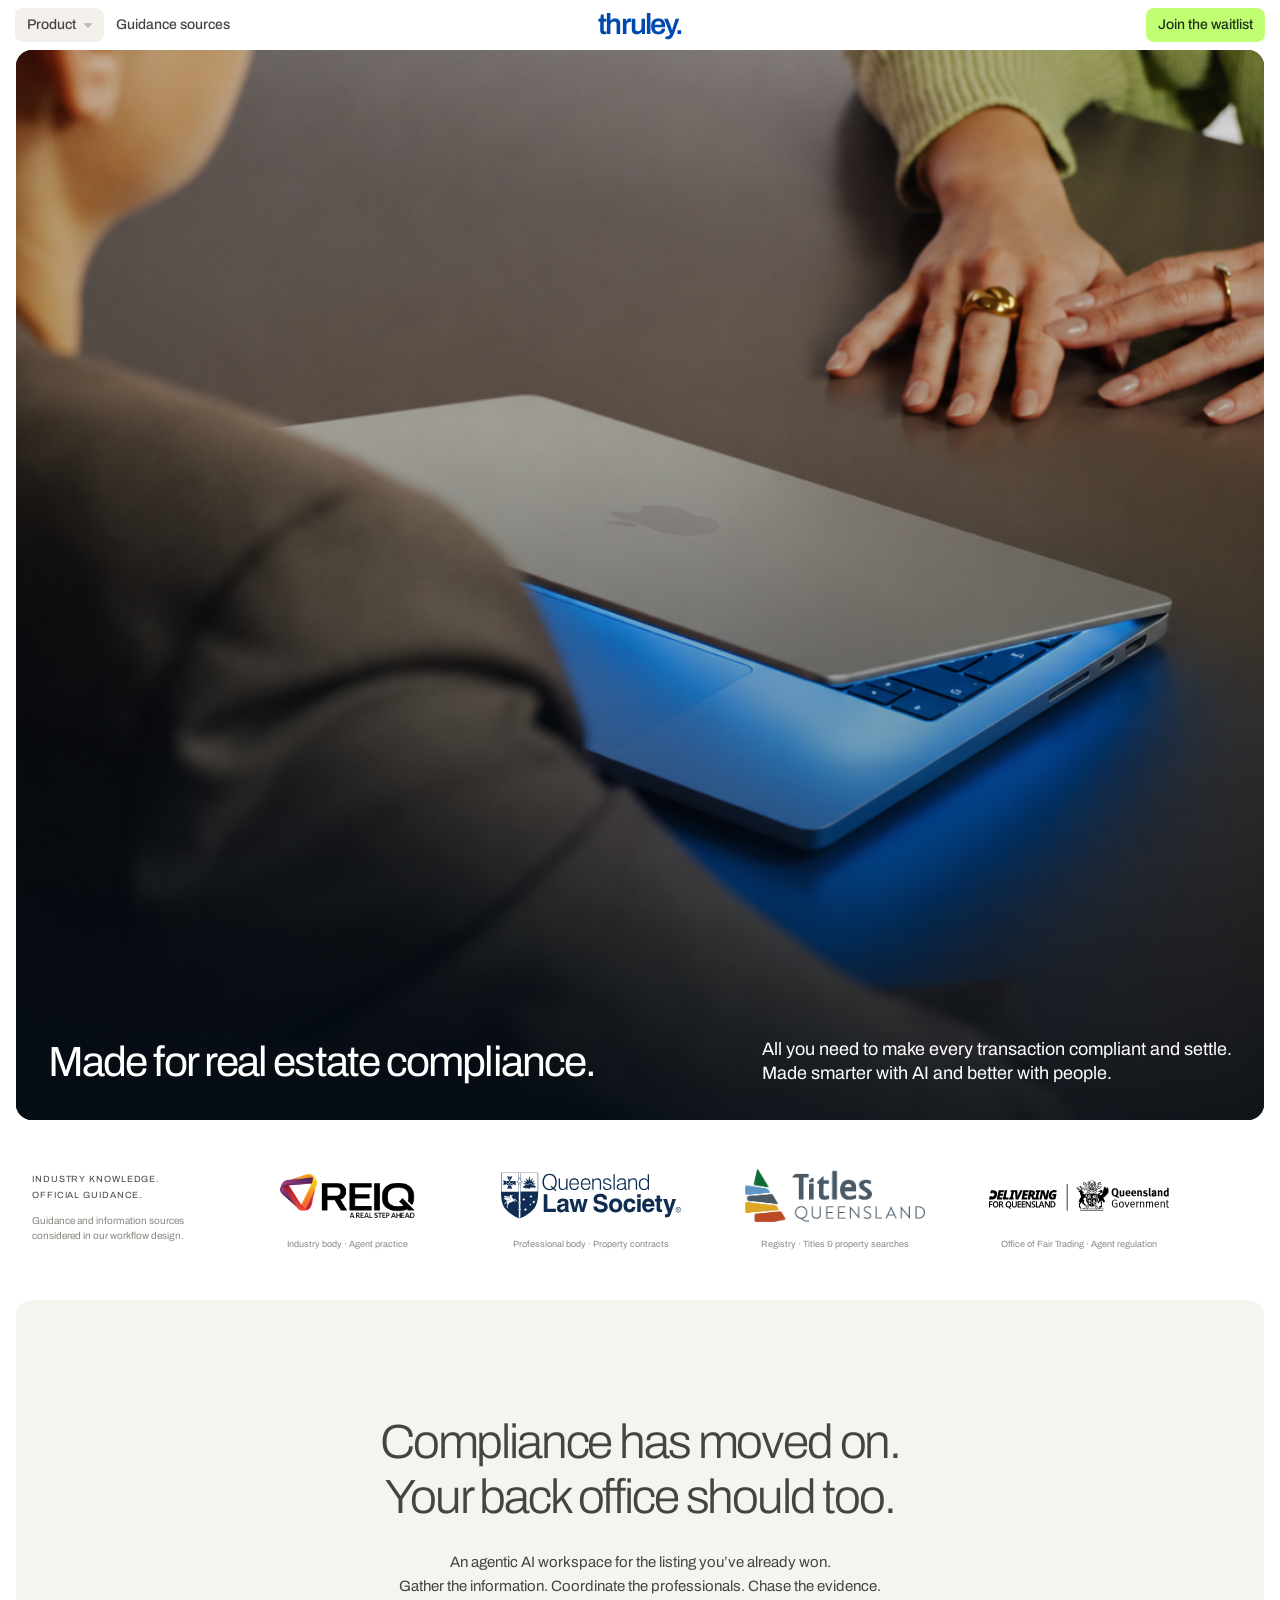
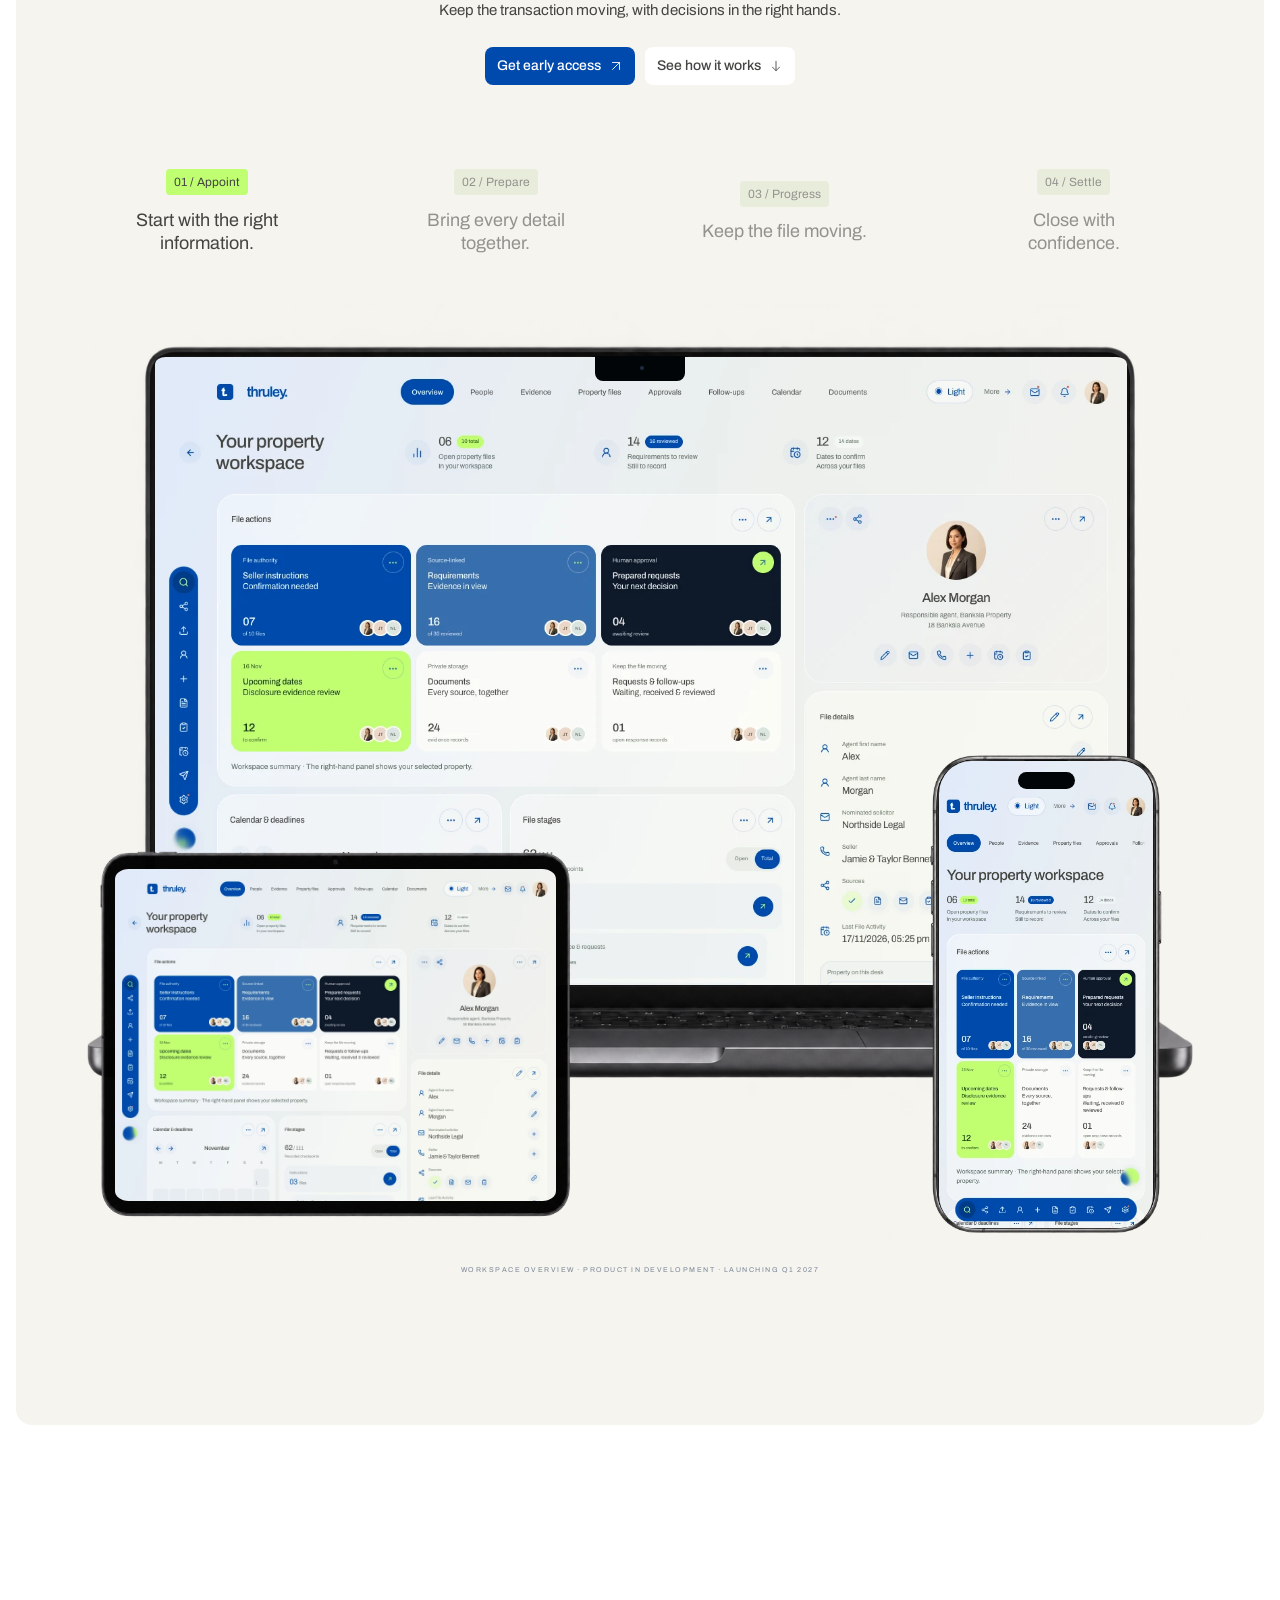
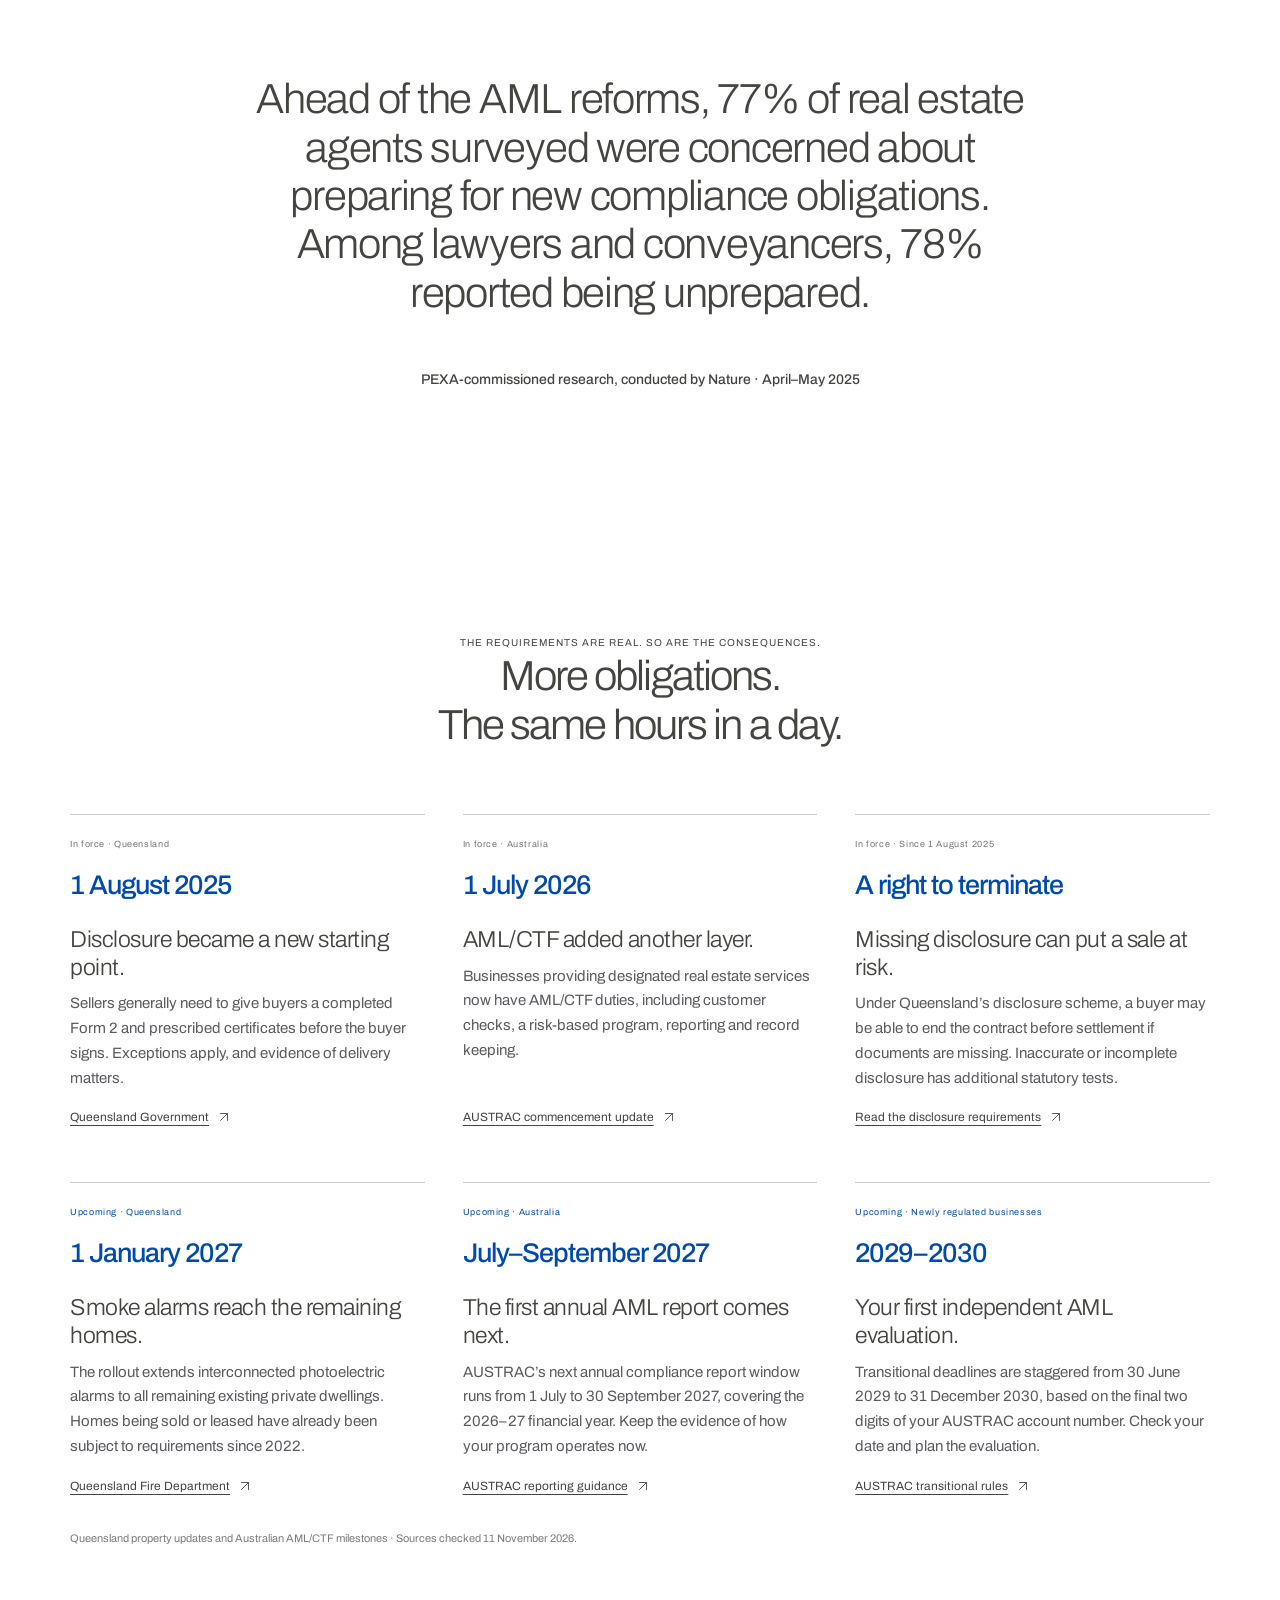
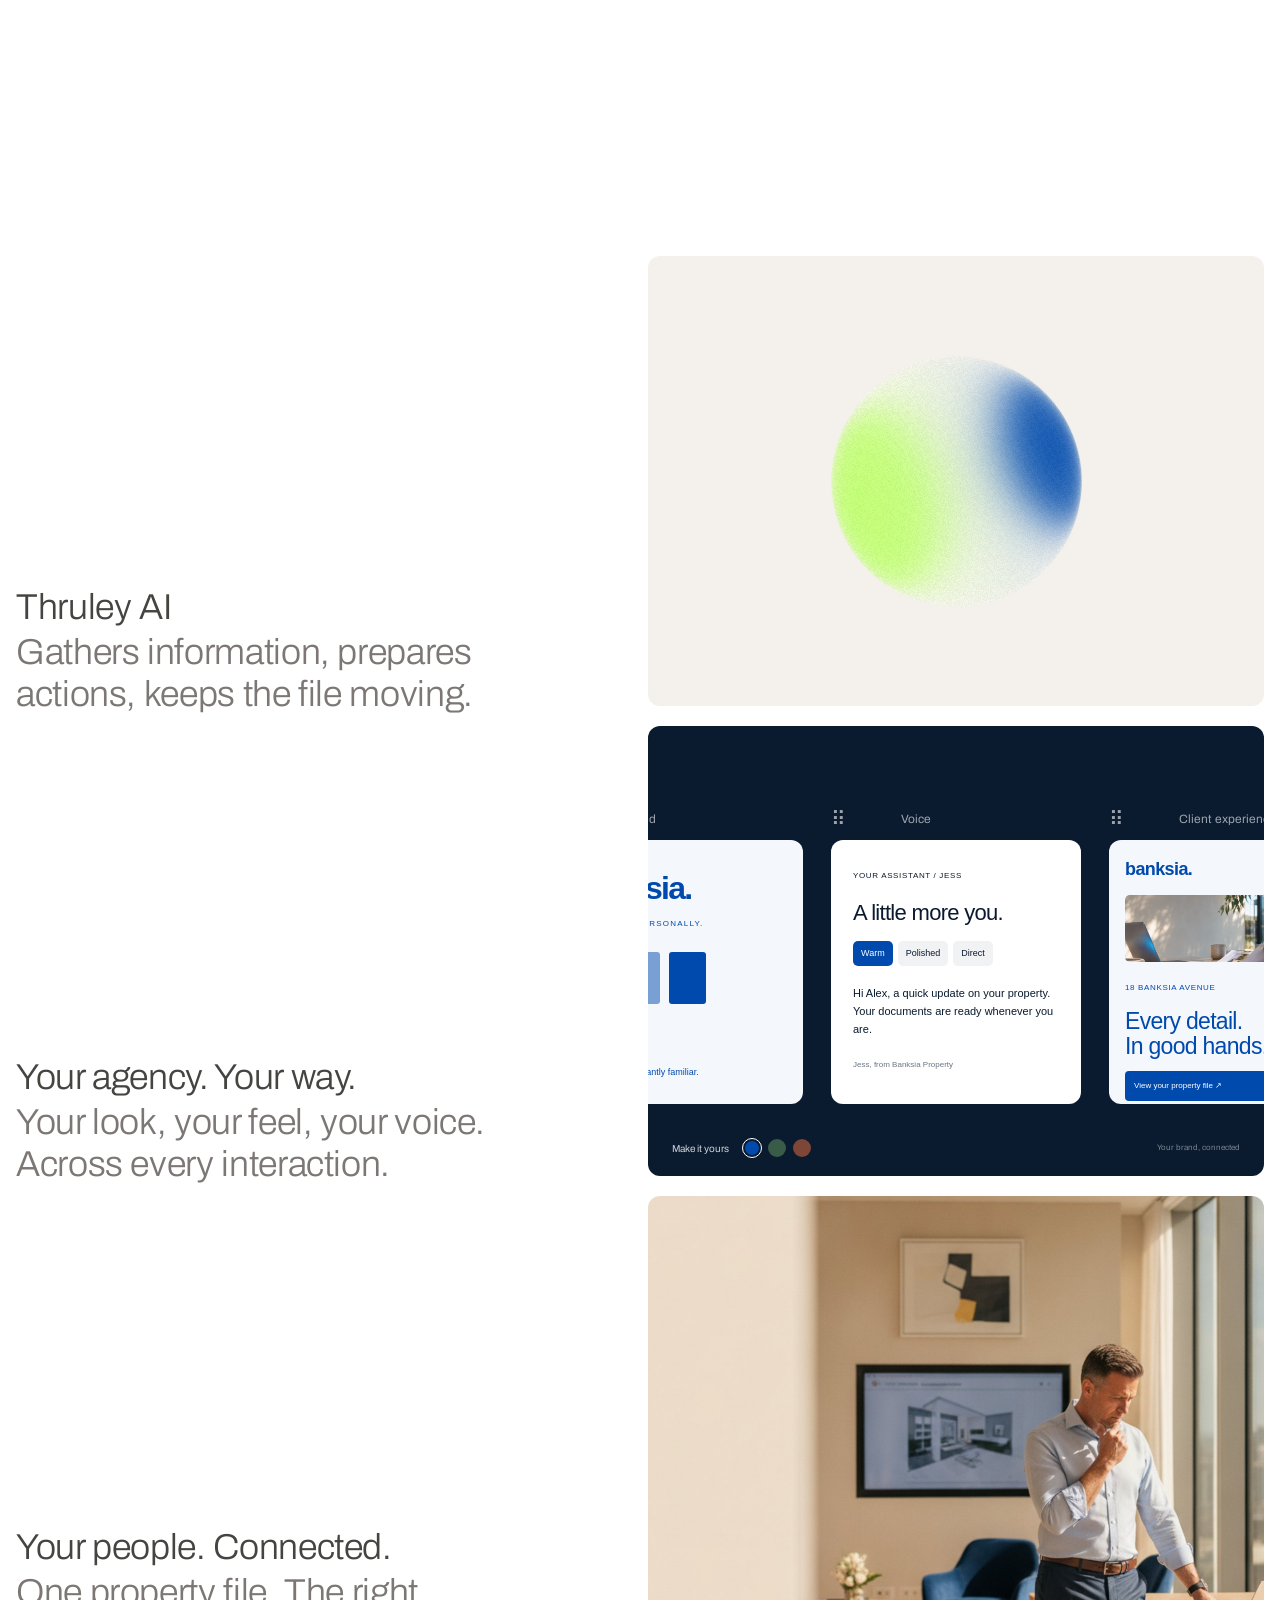
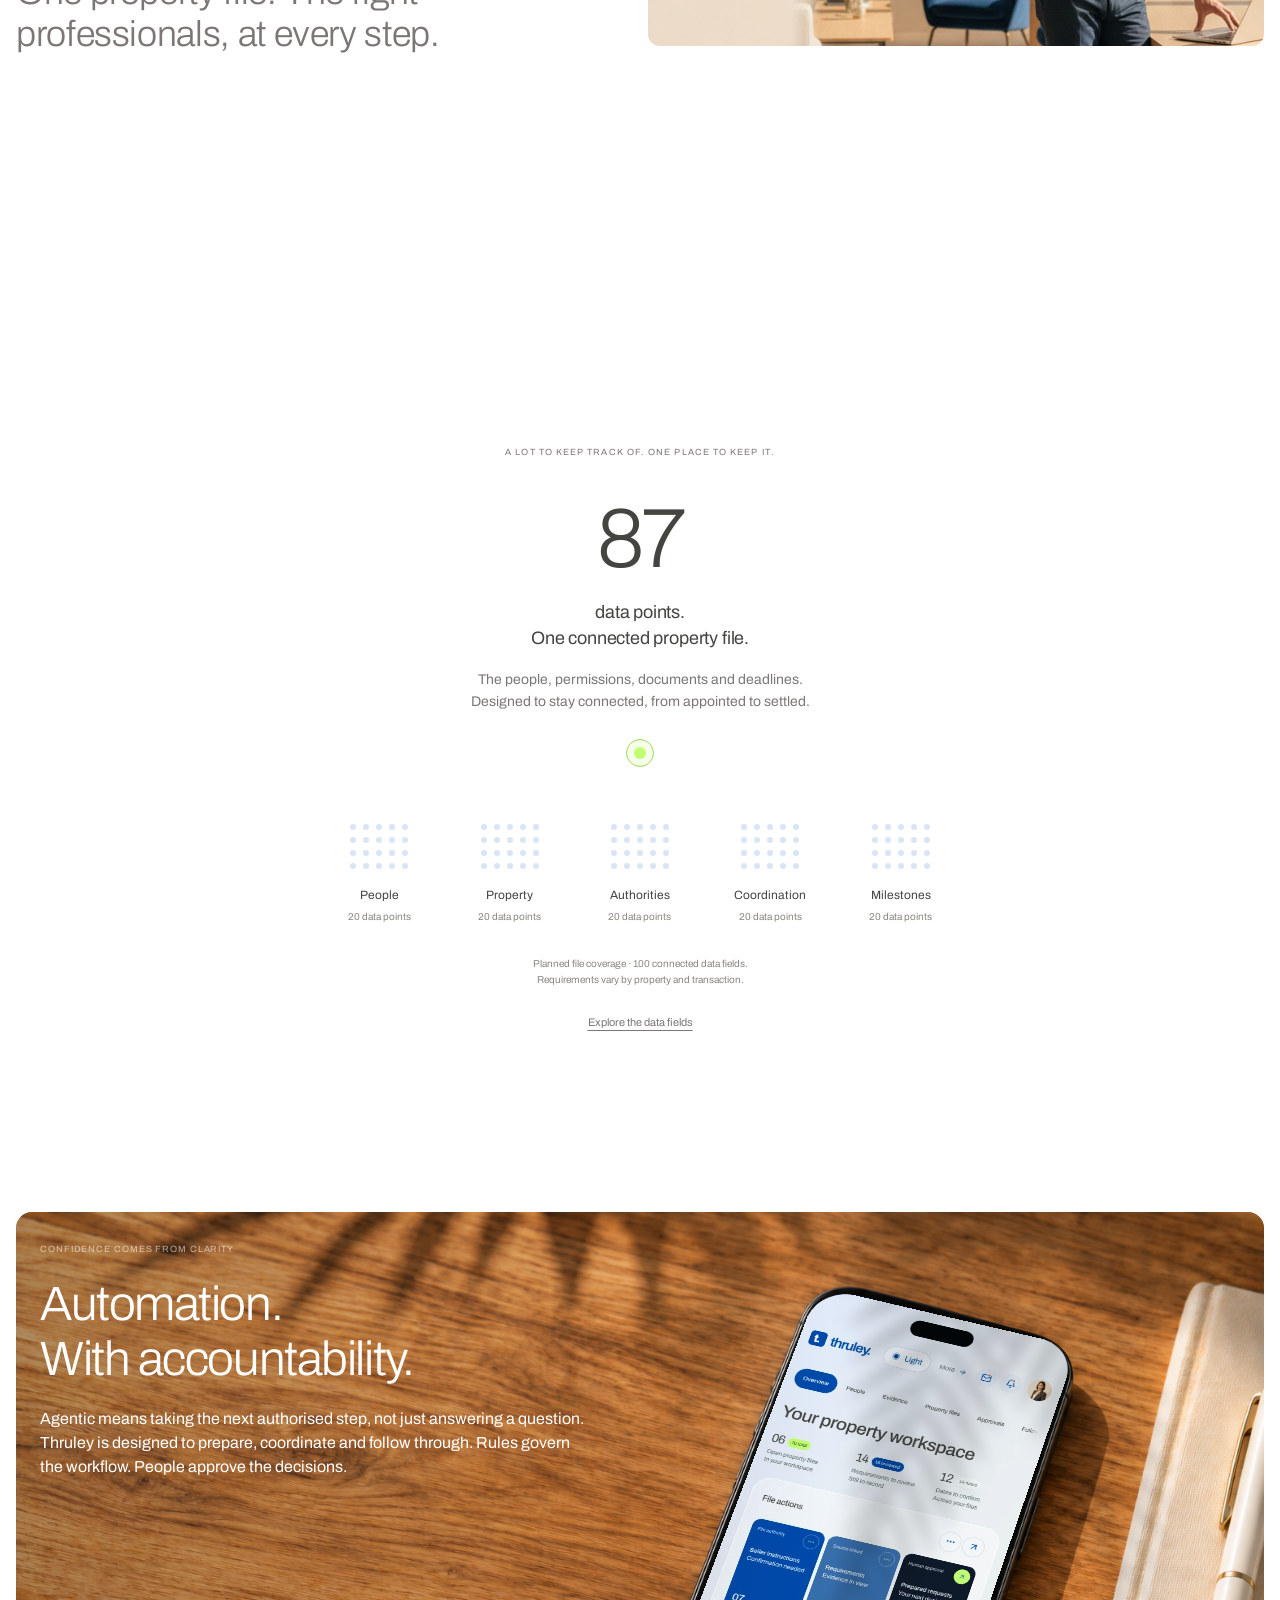
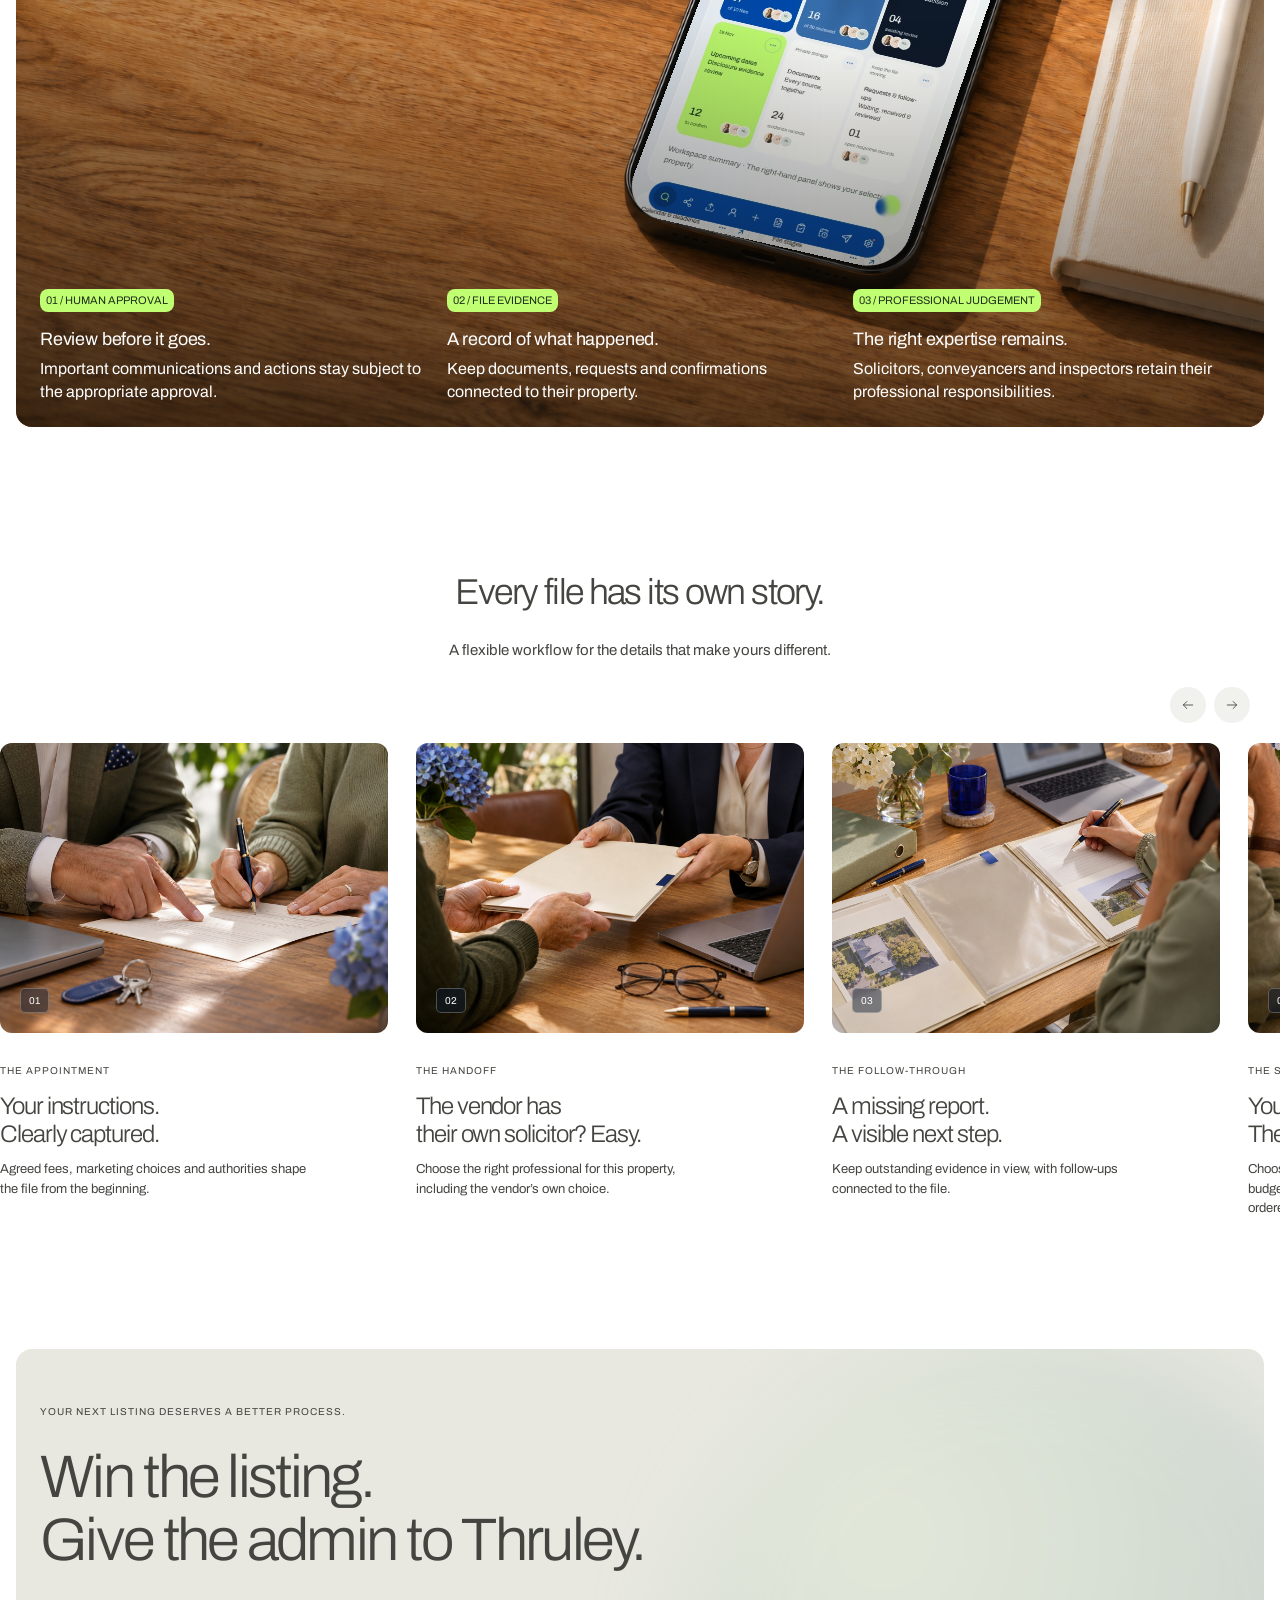
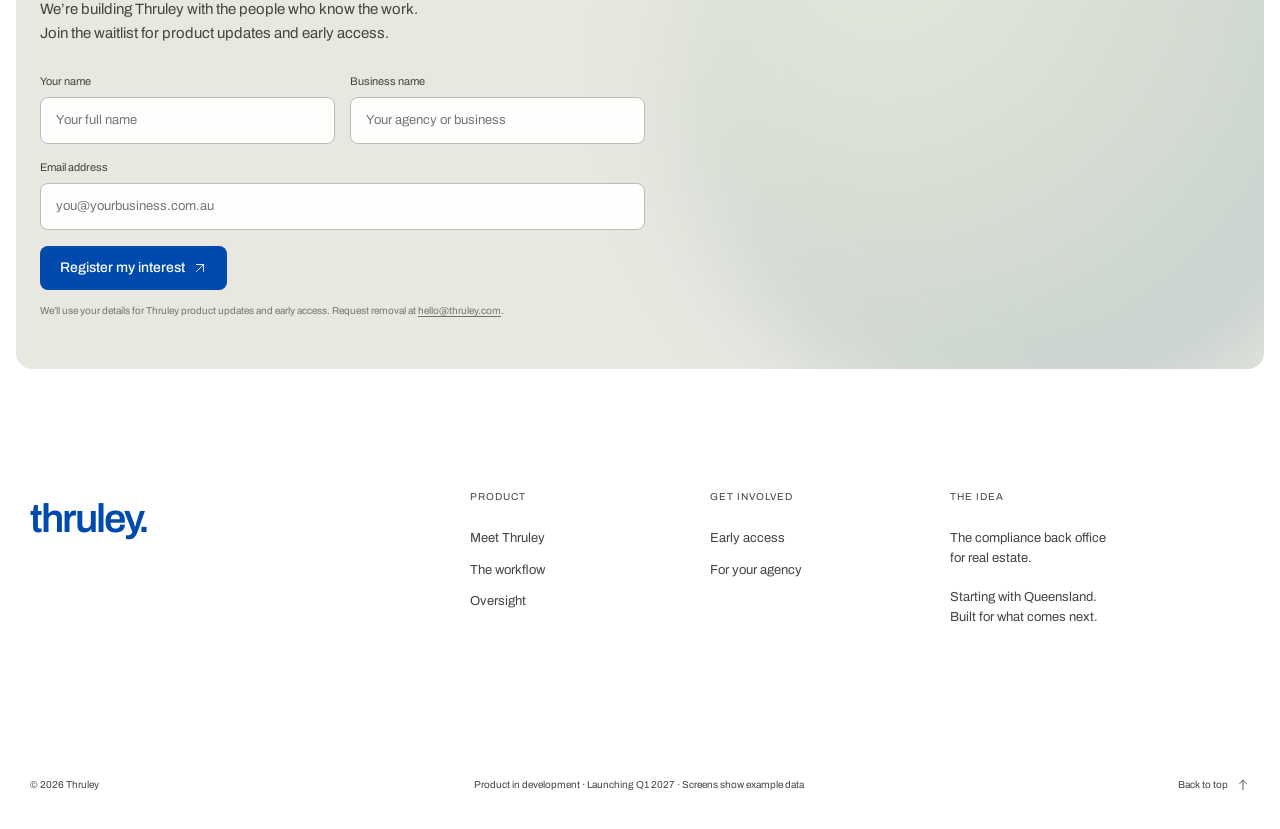
==== commit 3ea72f53: "Use the current light UI for all website device captures" ====
--- a/index.html
+++ b/index.html
@@ -1,13 +1,13 @@
-<!doctype html><html lang="en"><head><meta charset="utf-8"><meta name="viewport" content="width=device-width,initial-scale=1"><title>Made for real estate compliance.</title><meta name="description" content="Thruley is building the AI back office for real estate. Coordinate property information, evidence, approvals and deadlines, from appointment to settlement. Register your interest."><link rel="canonical" href="https://thruley.com/"><meta property="og:title" content="Made for real estate compliance."><meta property="og:description" content="The AI back office for real estate. Register your interest for product updates and early access."><meta property="og:type" content="website"><meta property="og:url" content="https://thruley.com/"><meta property="og:image" content="https://thruley.com/assets/thruley-link-preview-v1.png"><meta property="og:image:width" content="1200"><meta property="og:image:height" content="630"><meta property="og:image:type" content="image/png"><meta property="og:image:alt" content="Thruley logo in blue on a lime background"><meta name="twitter:card" content="summary_large_image"><meta name="twitter:title" content="Made for real estate compliance."><meta name="twitter:image" content="https://thruley.com/assets/thruley-link-preview-v1.png"><meta name="twitter:image:alt" content="Thruley logo in blue on a lime background"><meta name="theme-color" content="#004aad"><link rel="icon" type="image/svg+xml" href="assets/favicon.svg"><link rel="preconnect" href="https://fonts.googleapis.com"><link href="https://fonts.googleapis.com/css2?family=Archivo:wght@275;300;400;500;600&display=swap" rel="stylesheet"><link rel="stylesheet" href="style.css?v=ui-20261120"></head><body>
+<!doctype html><html lang="en"><head><meta charset="utf-8"><meta name="viewport" content="width=device-width,initial-scale=1"><title>Made for real estate compliance.</title><meta name="description" content="Thruley is building the AI back office for real estate. Coordinate property information, evidence, approvals and deadlines, from appointment to settlement. Register your interest."><link rel="canonical" href="https://thruley.com/"><meta property="og:title" content="Made for real estate compliance."><meta property="og:description" content="The AI back office for real estate. Register your interest for product updates and early access."><meta property="og:type" content="website"><meta property="og:url" content="https://thruley.com/"><meta property="og:image" content="https://thruley.com/assets/thruley-link-preview-v1.png"><meta property="og:image:width" content="1200"><meta property="og:image:height" content="630"><meta property="og:image:type" content="image/png"><meta property="og:image:alt" content="Thruley logo in blue on a lime background"><meta name="twitter:card" content="summary_large_image"><meta name="twitter:title" content="Made for real estate compliance."><meta name="twitter:image" content="https://thruley.com/assets/thruley-link-preview-v1.png"><meta name="twitter:image:alt" content="Thruley logo in blue on a lime background"><meta name="theme-color" content="#004aad"><link rel="icon" type="image/svg+xml" href="assets/favicon.svg"><link rel="preconnect" href="https://fonts.googleapis.com"><link href="https://fonts.googleapis.com/css2?family=Archivo:wght@275;300;400;500;600&display=swap" rel="stylesheet"><link rel="stylesheet" href="style.css?v=ui-light-20261120"></head><body>
 <header><div class="navleft"><button id="menu" aria-expanded="false" aria-controls="navigation">Product <svg class="ui-caret" width="8" height="7" viewBox="0 0 8 7" aria-hidden="true" focusable="false"><path d="M.8 2h6.4a.8.8 0 0 1 .57 1.37l-3.2 3.2a.8.8 0 0 1-1.14 0l-3.2-3.2A.8.8 0 0 1 .8 2Z" fill="currentColor"/></svg></button><a href="#official-sources">Guidance sources</a></div><a class="logo" href="#">thruley<span>.</span></a><a class="pill lime" href="#waitlist">Join the waitlist</a></header>
 <nav id="navigation" hidden><div><small>ONE FILE. EVERY NEXT STEP.</small><a href="#product">Meet Thruley <span><svg class="ui-arrow" width="14" height="14" viewBox="0 0 24 24" fill="none" stroke="currentColor" stroke-width="1.5" stroke-linecap="round" stroke-linejoin="round" aria-hidden="true" focusable="false"><path d="M6 18 18 6M6 6h12v12"/></svg></span></a><a href="#handoffs">The workflow <span><svg class="ui-arrow" width="14" height="14" viewBox="0 0 24 24" fill="none" stroke="currentColor" stroke-width="1.5" stroke-linecap="round" stroke-linejoin="round" aria-hidden="true" focusable="false"><path d="M6 18 18 6M6 6h12v12"/></svg></span></a><a href="#oversight">Built for oversight <span><svg class="ui-arrow" width="14" height="14" viewBox="0 0 24 24" fill="none" stroke="currentColor" stroke-width="1.5" stroke-linecap="round" stroke-linejoin="round" aria-hidden="true" focusable="false"><path d="M6 18 18 6M6 6h12v12"/></svg></span></a></div><p>Your CRM helps you win the listing.<br>Thruley takes care of what comes next.</p></nav>
 <div class="nav-island" aria-label="Quick navigation"><button class="island-menu" aria-expanded="false" aria-controls="navigation">Menu <svg class="ui-caret" width="8" height="7" viewBox="0 0 8 7" aria-hidden="true" focusable="false"><path d="M.8 2h6.4a.8.8 0 0 1 .57 1.37l-3.2 3.2a.8.8 0 0 1-1.14 0l-3.2-3.2A.8.8 0 0 1 .8 2Z" fill="currentColor"/></svg></button><a class="island-brand" href="#" aria-label="Thruley home"><span class="island-thinking" aria-hidden="true"><thruley-sphere data-start="16.41" data-config='{"v": 1, "loop": 18.866666666666667, "cycles": {"orbitTurns": 6, "driftCycles": 2}, "colors": ["#004AAD", "#C1FF72"], "base": "#F7F5F0", "bg": "#F4F1EC", "transparent": true, "orbitRadius": 1, "blobSize": 0.5, "wobble": 0.48, "tilt": 1.14, "tiltY": -0.96, "spread": 1, "colorSpread": 0.64, "baseAmount": 0.1, "intensity": 2, "size": 0.56, "edgeSoft": 0.012, "core": 0, "rim": 1.5, "rimPower": 3.49, "haze": 0, "grain": 0.05, "glow": 0, "bend": 0.35}' aria-hidden="true"></thruley-sphere></span><span class="island-t" aria-hidden="true">t</span><span class="island-dot" aria-hidden="true">.</span></a><a class="pill lime" href="#waitlist">Join the waitlist</a></div><main><section class="hero"><div class="hero-art"><img src="assets/hero-blue.png" alt="Blue light emerging from a laptop during a conversation at a desk" fetchpriority="high"></div><div class="hero-light" aria-hidden="true"></div><div class="hero-copy"><h1>Made for real estate compliance.</h1><p><span>All you need to make every transaction compliant and settle.</span><br><span>Made smarter with AI and better with people.</span></p></div></section>
 <section class="official-sources" id="official-sources" aria-label="Industry, regulatory and property information sources"><div class="source-intro"><small>INDUSTRY KNOWLEDGE.<br>OFFICIAL GUIDANCE.</small><p>Guidance and information sources considered in our workflow design.</p></div><div class="source-carousel" role="region" aria-label="Guidance and industry sources"><div class="source-logos"><a class="source-logo source-reiq" href="https://www.reiq.com/articles/property-sales/seller-disclosure-in-queensland-general-information-for-sellers" target="_blank" rel="noopener"><img src="assets/source-reiq.png" alt="REIQ" loading="lazy"><span>Industry body · Agent practice</span></a><a class="source-logo source-qls" href="https://www.qls.com.au/resource-centre/reiq-property-contracts" target="_blank" rel="noopener"><img src="assets/source-qls.svg" alt="Queensland Law Society" loading="lazy"><span>Professional body · Property contracts</span></a><a class="source-logo source-titles" href="https://search.titlesqld.com.au/" target="_blank" rel="noopener"><img src="assets/source-titles.png" alt="Titles Queensland" loading="lazy"><span>Registry · Titles & property searches</span></a><a class="source-logo source-queensland" href="https://www.qld.gov.au/community/fair-trading/regulated-industries-licensing-and-legislation/property-industry-regulation" target="_blank" rel="noopener"><img src="assets/source-queensland.svg" alt="Queensland Government" loading="lazy"><span>Office of Fair Trading · Agent regulation</span></a><a class="source-logo source-austrac" href="https://www.austrac.gov.au/industry-and-business/your-industry/real-estate" target="_blank" rel="noopener"><img src="assets/source-austrac.png" alt="Australian Government AUSTRAC" loading="lazy"><span>Regulator · AML / CTF</span></a><a class="source-logo source-qfd" href="https://www.fire.qld.gov.au/prepare/fire/smoke-alarms" target="_blank" rel="noopener"><img src="assets/source-qfd.svg" alt="Queensland Fire Department" loading="lazy"><span>Government guidance · Smoke alarms</span></a></div></div></section>
 <section class="tour" id="product"><div class="intro reveal"><h2>Compliance has moved on.<br>Your back office should too.</h2><p>An agentic AI workspace for the listing you’ve already won.<br>Gather the information. Coordinate the professionals. Chase the evidence.<br>Keep the transaction moving, with decisions in the right hands.</p><div class="actions"><a class="pill blue" href="#waitlist">Get early access <svg class="ui-arrow" width="14" height="14" viewBox="0 0 24 24" fill="none" stroke="currentColor" stroke-width="1.5" stroke-linecap="round" stroke-linejoin="round" aria-hidden="true" focusable="false"><path d="M6 18 18 6M6 6h12v12"/></svg></a><a class="pill white" href="#handoffs">See how it works <svg class="ui-arrow" width="14" height="14" viewBox="0 0 24 24" fill="none" stroke="currentColor" stroke-width="1.5" stroke-linecap="round" stroke-linejoin="round" aria-hidden="true" focusable="false"><path d="M12 4v16m-6-6 6 6 6-6"/></svg></a></div></div><div class="steps" role="tablist" aria-label="Explore the property workflow"><button role="tab" aria-selected="true" data-stage="0"><small>01 / Appoint</small><span>Start with the right information.</span></button><button role="tab" aria-selected="false" data-stage="1"><small>02 / Prepare</small><span>Bring every detail together.</span></button><button role="tab" aria-selected="false" data-stage="2"><small>03 / Progress</small><span>Keep the file moving.</span></button><button role="tab" aria-selected="false" data-stage="3"><small>04 / Settle</small><span>Close with confidence.</span></button></div>
 <div class="device reveal hardware-stage" role="tabpanel" aria-label="Current Thruley workspace across desktop, tablet and phone">
-<div class="hardware-laptop"><img class="hardware-photo" src="assets/device-laptop-cutout.png" alt="Space black laptop photographic frame" loading="lazy"><div class="hardware-screen laptop-screen"><img class="ui-capture" data-ui-device="desktop" src="assets/ui-overview-desktop-20261120.webp" alt="Thruley glass workspace overview on desktop, with file actions, navigation and agent profile" loading="lazy"></div><span class="hardware-camera laptop-camera" aria-hidden="true"></span></div>
-<div class="dash-tablet hardware-tablet"><img class="hardware-photo" src="assets/device-tablet-cutout.png" alt="Landscape iPad photographic frame" loading="lazy"><div class="hardware-screen tablet-screen"><img class="ui-capture" data-ui-device="tablet" src="assets/ui-overview-tablet-20261120.webp" alt="Thruley glass workspace overview on iPad" loading="lazy"></div></div>
-<div class="overlap-phone hardware-phone"><img class="hardware-photo" src="assets/device-phone-cutout.png" alt="Phone photographic frame" loading="lazy"><div class="hardware-screen mobile-screen"><img class="ui-capture" data-ui-device="phone" src="assets/ui-overview-phone-20261120.webp" alt="Thruley glass workspace overview on mobile" loading="lazy"></div><span class="hardware-camera mobile-island" aria-hidden="true"></span></div>
+<div class="hardware-laptop"><img class="hardware-photo" src="assets/device-laptop-cutout.png" alt="Space black laptop photographic frame" loading="lazy"><div class="hardware-screen laptop-screen"><img class="ui-capture" data-ui-device="desktop" src="assets/ui-overview-desktop-20261120-light.webp" alt="Thruley light workspace overview on desktop, with file actions, navigation and agent profile" loading="lazy"></div><span class="hardware-camera laptop-camera" aria-hidden="true"></span></div>
+<div class="dash-tablet hardware-tablet"><img class="hardware-photo" src="assets/device-tablet-cutout.png" alt="Landscape iPad photographic frame" loading="lazy"><div class="hardware-screen tablet-screen"><img class="ui-capture" data-ui-device="tablet" src="assets/ui-overview-tablet-20261120-light.webp" alt="Thruley light workspace overview on iPad" loading="lazy"></div></div>
+<div class="overlap-phone hardware-phone"><img class="hardware-photo" src="assets/device-phone-cutout.png" alt="Phone photographic frame" loading="lazy"><div class="hardware-screen mobile-screen"><img class="ui-capture" data-ui-device="phone" src="assets/ui-overview-phone-20261120-light.webp" alt="Thruley light workspace overview on mobile" loading="lazy"></div><span class="hardware-camera mobile-island" aria-hidden="true"></span></div>
 <div class="device-caption" aria-live="polite"><span data-ui-stage-label>WORKSPACE OVERVIEW</span> · PRODUCT IN DEVELOPMENT · LAUNCHING Q1 2027</div></div></section>
 <section class="pexa-quote" aria-label="PEXA research on industry readiness"><figure><blockquote data-quote-reveal>Ahead of the AML reforms, 77% of real estate agents surveyed were concerned about preparing for new compliance obligations. Among lawyers and conveyancers, 78% reported being unprepared.</blockquote><figcaption><a href="https://www.pexa-group.com/content-hub/news/new-anti-money-laundering-reforms-industry-concerns/" target="_blank" rel="noopener">PEXA-commissioned research, conducted by Nature · April–May 2025</a></figcaption></figure></section>
 <section class="statement reveal" id="compliance-updates"><small>THE REQUIREMENTS ARE REAL. SO ARE THE CONSEQUENCES.</small><h2>More obligations.<br>The same hours in a day.</h2><div class="compliance-facts"><article><small class="compliance-status">In force · Queensland</small><strong>1 August 2025</strong><h3>Disclosure became a new starting point.</h3><p>Sellers generally need to give buyers a completed Form 2 and prescribed certificates before the buyer signs. Exceptions apply, and evidence of delivery matters.</p><a href="https://www.qld.gov.au/housing/buying-owning-home/seller-disclosure-scheme" target="_blank" rel="noopener">Queensland Government <svg class="ui-arrow" width="14" height="14" viewBox="0 0 24 24" fill="none" stroke="currentColor" stroke-width="1.5" stroke-linecap="round" stroke-linejoin="round" aria-hidden="true" focusable="false"><path d="M6 18 18 6M6 6h12v12"/></svg></a></article><article><small class="compliance-status">In force · Australia</small><strong>1 July 2026</strong><h3>AML/CTF added another layer.</h3><p>Businesses providing designated real estate services now have AML/CTF duties, including customer checks, a risk-based program, reporting and record keeping.</p><a href="https://www.austrac.gov.au/news-and-media/article/new-reporting-regime-now-force" target="_blank" rel="noopener">AUSTRAC commencement update <svg class="ui-arrow" width="14" height="14" viewBox="0 0 24 24" fill="none" stroke="currentColor" stroke-width="1.5" stroke-linecap="round" stroke-linejoin="round" aria-hidden="true" focusable="false"><path d="M6 18 18 6M6 6h12v12"/></svg></a></article><article><small class="compliance-status">In force · Since 1 August 2025</small><strong>A right to terminate</strong><h3>Missing disclosure can put a sale at risk.</h3><p>Under Queensland’s disclosure scheme, a buyer may be able to end the contract before settlement if documents are missing. Inaccurate or incomplete disclosure has additional statutory tests.</p><a href="https://www.qld.gov.au/housing/buying-owning-home/seller-disclosure-scheme" target="_blank" rel="noopener">Read the disclosure requirements <svg class="ui-arrow" width="14" height="14" viewBox="0 0 24 24" fill="none" stroke="currentColor" stroke-width="1.5" stroke-linecap="round" stroke-linejoin="round" aria-hidden="true" focusable="false"><path d="M6 18 18 6M6 6h12v12"/></svg></a></article><article><small class="compliance-status upcoming">Upcoming · Queensland</small><strong>1 January 2027</strong><h3>Smoke alarms reach the remaining homes.</h3><p>The rollout extends interconnected photoelectric alarms to all remaining existing private dwellings. Homes being sold or leased have already been subject to requirements since 2022.</p><a href="https://www.fire.qld.gov.au/prepare/fire/smoke-alarms" target="_blank" rel="noopener">Queensland Fire Department <svg class="ui-arrow" width="14" height="14" viewBox="0 0 24 24" fill="none" stroke="currentColor" stroke-width="1.5" stroke-linecap="round" stroke-linejoin="round" aria-hidden="true" focusable="false"><path d="M6 18 18 6M6 6h12v12"/></svg></a></article><article><small class="compliance-status upcoming">Upcoming · Australia</small><strong>July–September 2027</strong><h3>The first annual AML report comes next.</h3><p>AUSTRAC’s next annual compliance report window runs from 1 July to 30 September 2027, covering the 2026–27 financial year. Keep the evidence of how your program operates now.</p><a href="https://www.austrac.gov.au/news-and-media/article/how-get-your-reporting-right" target="_blank" rel="noopener">AUSTRAC reporting guidance <svg class="ui-arrow" width="14" height="14" viewBox="0 0 24 24" fill="none" stroke="currentColor" stroke-width="1.5" stroke-linecap="round" stroke-linejoin="round" aria-hidden="true" focusable="false"><path d="M6 18 18 6M6 6h12v12"/></svg></a></article><article><small class="compliance-status upcoming">Upcoming · Newly regulated businesses</small><strong>2029–2030</strong><h3>Your first independent AML evaluation.</h3><p>Transitional deadlines are staggered from 30 June 2029 to 31 December 2030, based on the final two digits of your AUSTRAC account number. Check your date and plan the evaluation.</p><a href="https://www.austrac.gov.au/about-us/legislation/updates-legislation/amlctf-transitional-rules-2026" target="_blank" rel="noopener">AUSTRAC transitional rules <svg class="ui-arrow" width="14" height="14" viewBox="0 0 24 24" fill="none" stroke="currentColor" stroke-width="1.5" stroke-linecap="round" stroke-linejoin="round" aria-hidden="true" focusable="false"><path d="M6 18 18 6M6 6h12v12"/></svg></a></article></div><p class="compliance-reviewed">Queensland property updates and Australian AML/CTF milestones · Sources checked 11 November 2026.</p></section><section class="feature-showcase" id="handoffs" aria-label="Explore Thruley">
@@ -19,7 +19,7 @@
 <div class="customizer-controls"><span>Make it yours</span><div class="brand-options" aria-label="Agency brand"><button type="button" data-brand="banksia" aria-label="Preview Banksia brand" aria-pressed="true" style="--swatch:#004aad"></button><button type="button" data-brand="grove" aria-label="Preview Grove brand" aria-pressed="false" style="--swatch:#395c48"></button><button type="button" data-brand="forma" aria-label="Preview Forma brand" aria-pressed="false" style="--swatch:#7d4637"></button></div><small>Your brand, connected</small></div></div></article>
 <article class="showcase-row"><h3>Your people. Connected.<span>One property file. The right professionals, at every step.</span></h3><div class="showcase-media people-media"><img src="assets/life-principal.jpg" alt="Property professionals in conversation" loading="lazy"></div></article></section>
 <section class="file-scope" id="file-scope" aria-labelledby="file-scope-title"><small class="scope-eyebrow">A LOT TO KEEP TRACK OF. ONE PLACE TO KEEP IT.</small><div class="scope-number" aria-hidden="true">100</div><h2 id="file-scope-title"><span class="sr-only">100 </span>data points.<br>One connected property file.</h2><p class="scope-intro">The people, permissions, documents and deadlines.<br>Designed to stay connected, from appointed to settled.</p><div class="scope-signal" aria-hidden="true"><span></span></div><div class="scope-groups"><div class="scope-group"><div class="scope-dots" aria-hidden="true"><i style="--point:0;--column:0"></i><i style="--point:1;--column:1"></i><i style="--point:2;--column:2"></i><i style="--point:3;--column:3"></i><i style="--point:4;--column:4"></i><i style="--point:5;--column:0"></i><i style="--point:6;--column:1"></i><i style="--point:7;--column:2"></i><i style="--point:8;--column:3"></i><i style="--point:9;--column:4"></i><i style="--point:10;--column:0"></i><i style="--point:11;--column:1"></i><i style="--point:12;--column:2"></i><i style="--point:13;--column:3"></i><i style="--point:14;--column:4"></i><i style="--point:15;--column:0"></i><i style="--point:16;--column:1"></i><i style="--point:17;--column:2"></i><i style="--point:18;--column:3"></i><i style="--point:19;--column:4"></i></div><h3>People</h3><p>20 data points</p></div><div class="scope-group"><div class="scope-dots" aria-hidden="true"><i style="--point:20;--column:0"></i><i style="--point:21;--column:1"></i><i style="--point:22;--column:2"></i><i style="--point:23;--column:3"></i><i style="--point:24;--column:4"></i><i style="--point:25;--column:0"></i><i style="--point:26;--column:1"></i><i style="--point:27;--column:2"></i><i style="--point:28;--column:3"></i><i style="--point:29;--column:4"></i><i style="--point:30;--column:0"></i><i style="--point:31;--column:1"></i><i style="--point:32;--column:2"></i><i style="--point:33;--column:3"></i><i style="--point:34;--column:4"></i><i style="--point:35;--column:0"></i><i style="--point:36;--column:1"></i><i style="--point:37;--column:2"></i><i style="--point:38;--column:3"></i><i style="--point:39;--column:4"></i></div><h3>Property</h3><p>20 data points</p></div><div class="scope-group"><div class="scope-dots" aria-hidden="true"><i style="--point:40;--column:0"></i><i style="--point:41;--column:1"></i><i style="--point:42;--column:2"></i><i style="--point:43;--column:3"></i><i style="--point:44;--column:4"></i><i style="--point:45;--column:0"></i><i style="--point:46;--column:1"></i><i style="--point:47;--column:2"></i><i style="--point:48;--column:3"></i><i style="--point:49;--column:4"></i><i style="--point:50;--column:0"></i><i style="--point:51;--column:1"></i><i style="--point:52;--column:2"></i><i style="--point:53;--column:3"></i><i style="--point:54;--column:4"></i><i style="--point:55;--column:0"></i><i style="--point:56;--column:1"></i><i style="--point:57;--column:2"></i><i style="--point:58;--column:3"></i><i style="--point:59;--column:4"></i></div><h3>Authorities</h3><p>20 data points</p></div><div class="scope-group"><div class="scope-dots" aria-hidden="true"><i style="--point:60;--column:0"></i><i style="--point:61;--column:1"></i><i style="--point:62;--column:2"></i><i style="--point:63;--column:3"></i><i style="--point:64;--column:4"></i><i style="--point:65;--column:0"></i><i style="--point:66;--column:1"></i><i style="--point:67;--column:2"></i><i style="--point:68;--column:3"></i><i style="--point:69;--column:4"></i><i style="--point:70;--column:0"></i><i style="--point:71;--column:1"></i><i style="--point:72;--column:2"></i><i style="--point:73;--column:3"></i><i style="--point:74;--column:4"></i><i style="--point:75;--column:0"></i><i style="--point:76;--column:1"></i><i style="--point:77;--column:2"></i><i style="--point:78;--column:3"></i><i style="--point:79;--column:4"></i></div><h3>Coordination</h3><p>20 data points</p></div><div class="scope-group"><div class="scope-dots" aria-hidden="true"><i style="--point:80;--column:0"></i><i style="--point:81;--column:1"></i><i style="--point:82;--column:2"></i><i style="--point:83;--column:3"></i><i style="--point:84;--column:4"></i><i style="--point:85;--column:0"></i><i style="--point:86;--column:1"></i><i style="--point:87;--column:2"></i><i style="--point:88;--column:3"></i><i style="--point:89;--column:4"></i><i style="--point:90;--column:0"></i><i style="--point:91;--column:1"></i><i style="--point:92;--column:2"></i><i style="--point:93;--column:3"></i><i style="--point:94;--column:4"></i><i style="--point:95;--column:0"></i><i style="--point:96;--column:1"></i><i style="--point:97;--column:2"></i><i style="--point:98;--column:3"></i><i style="--point:99;--column:4"></i></div><h3>Milestones</h3><p>20 data points</p></div></div><p class="scope-note">Planned file coverage · 100 connected data fields.<br>Requirements vary by property and transaction.</p><details class="scope-details"><summary>Explore the data fields</summary><div class="scope-field-list"><div><h3>People</h3><ul><li>Seller name</li><li>Seller contact email</li><li>Seller contact phone</li><li>Seller postal address</li><li>Seller capacity</li><li>Additional seller</li><li>Representative name</li><li>Representative authority</li><li>Identity evidence reference</li><li>Identity confirmation status</li><li>Agency name</li><li>Agency contact</li><li>Responsible agent</li><li>Agent contact</li><li>Solicitor firm</li><li>Responsible practitioner</li><li>Solicitor contact</li><li>Legal engagement status</li><li>Vendor sharing instructions</li><li>Preferred contact channel</li></ul></div><div><h3>Property</h3><ul><li>Street address</li><li>Lot number</li><li>Plan number</li><li>Title reference</li><li>Property type</li><li>Ownership record source</li><li>Title search date</li><li>Registered encumbrances</li><li>Unregistered encumbrances</li><li>Zoning</li><li>Transport notices</li><li>Resumption notices</li><li>Contamination register status</li><li>Heritage status</li><li>Tree orders</li><li>Tenancy details</li><li>Pool presence</li><li>Body corporate scheme</li><li>Community management statement</li><li>Body corporate certificate reference</li></ul></div><div><h3>Authorities</h3><ul><li>Appointment type</li><li>Appointment start</li><li>Appointment end</li><li>Agreed services</li><li>Commission basis</li><li>Commission GST</li><li>Commission trigger</li><li>Fees and charges</li><li>Marketing budget cap</li><li>Marketing payer</li><li>Payment timing</li><li>Seller instructions</li><li>Electronic communication consent</li><li>Privacy notice acknowledgement</li><li>Referral interest disclosure</li><li>Disclosure statement version</li><li>Disclosure approval</li><li>Disclosure delivery evidence</li><li>Publication approval</li><li>Authority change history</li></ul></div><div><h3>Coordination</h3><ul><li>Selected solicitor</li><li>Legal file reference</li><li>Selected photographer</li><li>Selected signboard supplier</li><li>Selected floor plan provider</li><li>Selected copy provider</li><li>Selected smoke alarm provider</li><li>Selected pool inspector</li><li>Service scope</li><li>Quote reference</li><li>Quote approval</li><li>Access permission</li><li>Scheduled appointment</li><li>Order reference</li><li>Supplier acknowledgement</li><li>Completion confirmation</li><li>Asset delivery status</li><li>Invoice reference</li><li>Certificate expiry</li><li>Remedial follow-up status</li></ul></div><div><h3>Milestones</h3><ul><li>Intake date</li><li>Appointment execution date</li><li>Disclosure preparation date</li><li>Disclosure delivery date</li><li>Launch readiness status</li><li>Listing publication status</li><li>Contract date</li><li>Contract reference</li><li>Deposit due date</li><li>Deposit receipt confirmation</li><li>Finance condition date</li><li>Building and pest condition date</li><li>Outstanding evidence owner</li><li>Outstanding action due date</li><li>Approval request date</li><li>Approval decision record</li><li>Settlement due date</li><li>Settlement confirmation</li><li>Key release authority</li><li>File archive date</li></ul></div></div></details></section>
-<section class="oversight" id="oversight"><div class="oversight-art" aria-hidden="true"><div class="oversight-artboard"><div class="desk-ui"><img src="assets/ui-overview-phone-20261120.webp" alt="" loading="lazy"><span class="desk-island"></span></div></div></div><div class="palm-shadow" aria-hidden="true"></div><div class="oversight-copy"><small>CONFIDENCE COMES FROM CLARITY</small><h2>Automation.<br>With accountability.</h2><p>Agentic means taking the next authorised step, not just answering a question. Thruley is designed to prepare, coordinate and follow through. Rules govern the workflow. People approve the decisions.</p></div><div class="principles"><div><small>01 / HUMAN APPROVAL</small><p>Review before it goes.</p><span>Important communications and actions stay subject to the appropriate approval.</span></div><div><small>02 / FILE EVIDENCE</small><p>A record of what happened.</p><span>Keep documents, requests and confirmations connected to their property.</span></div><div><small>03 / PROFESSIONAL JUDGEMENT</small><p>The right expertise remains.</p><span>Solicitors, conveyancers and inspectors retain their professional responsibilities.</span></div></div></section>
+<section class="oversight" id="oversight"><div class="oversight-art" aria-hidden="true"><div class="oversight-artboard"><div class="desk-ui"><img src="assets/ui-overview-phone-20261120-light.webp" alt="" loading="lazy"><span class="desk-island"></span></div></div></div><div class="palm-shadow" aria-hidden="true"></div><div class="oversight-copy"><small>CONFIDENCE COMES FROM CLARITY</small><h2>Automation.<br>With accountability.</h2><p>Agentic means taking the next authorised step, not just answering a question. Thruley is designed to prepare, coordinate and follow through. Rules govern the workflow. People approve the decisions.</p></div><div class="principles"><div><small>01 / HUMAN APPROVAL</small><p>Review before it goes.</p><span>Important communications and actions stay subject to the appropriate approval.</span></div><div><small>02 / FILE EVIDENCE</small><p>A record of what happened.</p><span>Keep documents, requests and confirmations connected to their property.</span></div><div><small>03 / PROFESSIONAL JUDGEMENT</small><p>The right expertise remains.</p><span>Solicitors, conveyancers and inspectors retain their professional responsibilities.</span></div></div></section>
 <section class="stories" id="file-stories"><div class="intro reveal"><h2>Every file has its own story.</h2><p>A flexible workflow for the details that make yours different.</p></div><div class="story-controls"><button id="prev" aria-label="Previous workflow example"><svg class="ui-arrow" width="14" height="14" viewBox="0 0 24 24" fill="none" stroke="currentColor" stroke-width="1.5" stroke-linecap="round" stroke-linejoin="round" aria-hidden="true" focusable="false"><path d="M20 12H4m6-6-6 6 6 6"/></svg></button><button id="next" aria-label="Next workflow example"><svg class="ui-arrow" width="14" height="14" viewBox="0 0 24 24" fill="none" stroke="currentColor" stroke-width="1.5" stroke-linecap="round" stroke-linejoin="round" aria-hidden="true" focusable="false"><path d="M4 12h16m-6-6 6 6-6 6"/></svg></button></div><div class="story-track"><article><div class="story-art a"><img src="assets/story-appointment.png" alt="An agent and homeowner reviewing instructions together as the homeowner writes on an appointment document" loading="lazy"><i>01</i></div><small>THE APPOINTMENT</small><h3>Your instructions.<br>Clearly captured.</h3><p>Agreed fees, marketing choices and authorities shape the file from the beginning.</p></article><article><div class="story-art b"><img src="assets/story-handoff.png" alt="A homeowner handing a property folder to their chosen solicitor" loading="lazy"><i>02</i></div><small>THE HANDOFF</small><h3>The vendor has<br>their own solicitor? Easy.</h3><p>Choose the right professional for this property, including the vendor’s own choice.</p></article><article><div class="story-art c"><img src="assets/story-follow-through.png" alt="A property administrator calling to follow up an outstanding report beside an organised property file" loading="lazy"><i>03</i></div><small>THE FOLLOW-THROUGH</small><h3>A missing report.<br>A visible next step.</h3><p>Keep outstanding evidence in view, with follow-ups connected to the file.</p></article><article><div class="story-art"><img src="assets/story-supplier-choice.png" alt="An agent and homeowner choosing property photography samples beside a camera" loading="lazy"><i>04</i></div><small>THE SUPPLIERS</small><h3>Your preferred people.<br>The seller’s final choice.</h3><p>Choose suppliers for each property, with the scope, budget and permission confirmed before anything is ordered.</p></article><article><div class="story-art"><img src="assets/story-changed-instructions.png" alt="An agent and homeowner adjusting a calendar and reviewing revised instructions together" loading="lazy"><i>05</i></div><small>THE CHANGE OF PLAN</small><h3>New instructions.<br>A clear way forward.</h3><p>Update the plan when circumstances change. Keep revised instructions, approvals and the people affected connected to the file.</p></article><article><div class="story-art"><img src="assets/story-property-requirements.png" alt="An inspector examining the latch of a glass pool gate at a Queensland home" loading="lazy"><i>06</i></div><small>THE PROPERTY DETAILS</small><h3>A pool? A body corporate?<br>A workflow that fits.</h3><p>Bring the relevant inspections, certificates and professionals into this file, with evidence and outstanding actions kept visible.</p></article></div></section>
 <section class="mission" id="waitlist"><div class="mission-orb"></div><div class="reveal"><small>YOUR NEXT LISTING DESERVES A BETTER PROCESS.</small><h2>Win the listing.<br>Give the admin to Thruley.</h2><p>We’re building Thruley with the people who know the work.<br>Join the waitlist for product updates and early access.</p><form id="signup" method="post" accept-charset="UTF-8"><div class="interest-fields"><label for="interest-name">Your name<input id="interest-name" name="name" type="text" autocomplete="name" required maxlength="120" placeholder="Your full name"></label><label for="interest-business">Business name<input id="interest-business" name="business_name" type="text" autocomplete="organization" required maxlength="200" placeholder="Your agency or business"></label><label for="email">Email address<input id="email" name="email" type="email" autocomplete="email" required maxlength="254" placeholder="you@yourbusiness.com.au"></label></div><div class="interest-honeypot" aria-hidden="true"><label>Leave this field empty<input name="website" type="text" tabindex="-1" autocomplete="off"></label></div><input name="submission_id" type="hidden"><button class="pill blue" type="submit">Register my interest <svg class="ui-arrow" width="14" height="14" viewBox="0 0 24 24" fill="none" stroke="currentColor" stroke-width="1.5" stroke-linecap="round" stroke-linejoin="round" aria-hidden="true" focusable="false"><path d="M6 18 18 6M6 6h12v12"/></svg></button></form><p class="form-note" id="formNote" role="status" aria-live="polite">We’ll use your details for Thruley product updates and early access. Request removal at <a href="mailto:hello@thruley.com">hello@thruley.com</a>.</p></div></section></main>
-<footer><a class="logo" href="#">thruley.</a><div><small>PRODUCT</small><a href="#product">Meet Thruley</a><a href="#handoffs">The workflow</a><a href="#oversight">Oversight</a></div><div><small>GET INVOLVED</small><a href="#waitlist">Early access</a><a href="#official-sources">For your agency</a></div><div><small>THE IDEA</small><p>The compliance back office<br>for real estate.</p><p>Starting with Queensland.<br>Built for what comes next.</p></div><div class="footer-bottom"><span>© 2026 Thruley</span><span>Product in development · Launching Q1 2027 · Screens show example data</span><a href="#">Back to top <svg class="ui-arrow" width="14" height="14" viewBox="0 0 24 24" fill="none" stroke="currentColor" stroke-width="1.5" stroke-linecap="round" stroke-linejoin="round" aria-hidden="true" focusable="false"><path d="M12 20V4m-6 6 6-6 6 6"/></svg></a></div></footer><dialog id="detail"><button class="close" aria-label="Close">×</button><small>YOUR NEXT STEP</small><h2>Ready for your review.</h2><p>Thruley prepares the request with the information already confirmed on the file. You review the recipient, documents and instructions before approving.</p><div class="review-row">Recipient <b>Seller’s nominated solicitor</b></div><div class="review-row">Documents <b>Confirmed appointment details</b></div><p class="form-note">Explore how approvals will work. This walkthrough does not send messages.</p><button class="pill blue close-detail">Back to the file</button></dialog><script src="interest-config.js"></script><script src="sphere.js"></script><script src="app.js?v=ui-20261120"></script></body></html>
+<footer><a class="logo" href="#">thruley.</a><div><small>PRODUCT</small><a href="#product">Meet Thruley</a><a href="#handoffs">The workflow</a><a href="#oversight">Oversight</a></div><div><small>GET INVOLVED</small><a href="#waitlist">Early access</a><a href="#official-sources">For your agency</a></div><div><small>THE IDEA</small><p>The compliance back office<br>for real estate.</p><p>Starting with Queensland.<br>Built for what comes next.</p></div><div class="footer-bottom"><span>© 2026 Thruley</span><span>Product in development · Launching Q1 2027 · Screens show example data</span><a href="#">Back to top <svg class="ui-arrow" width="14" height="14" viewBox="0 0 24 24" fill="none" stroke="currentColor" stroke-width="1.5" stroke-linecap="round" stroke-linejoin="round" aria-hidden="true" focusable="false"><path d="M12 20V4m-6 6 6-6 6 6"/></svg></a></div></footer><dialog id="detail"><button class="close" aria-label="Close">×</button><small>YOUR NEXT STEP</small><h2>Ready for your review.</h2><p>Thruley prepares the request with the information already confirmed on the file. You review the recipient, documents and instructions before approving.</p><div class="review-row">Recipient <b>Seller’s nominated solicitor</b></div><div class="review-row">Documents <b>Confirmed appointment details</b></div><p class="form-note">Explore how approvals will work. This walkthrough does not send messages.</p><button class="pill blue close-detail">Back to the file</button></dialog><script src="interest-config.js"></script><script src="sphere.js"></script><script src="app.js?v=ui-light-20261120"></script></body></html>
